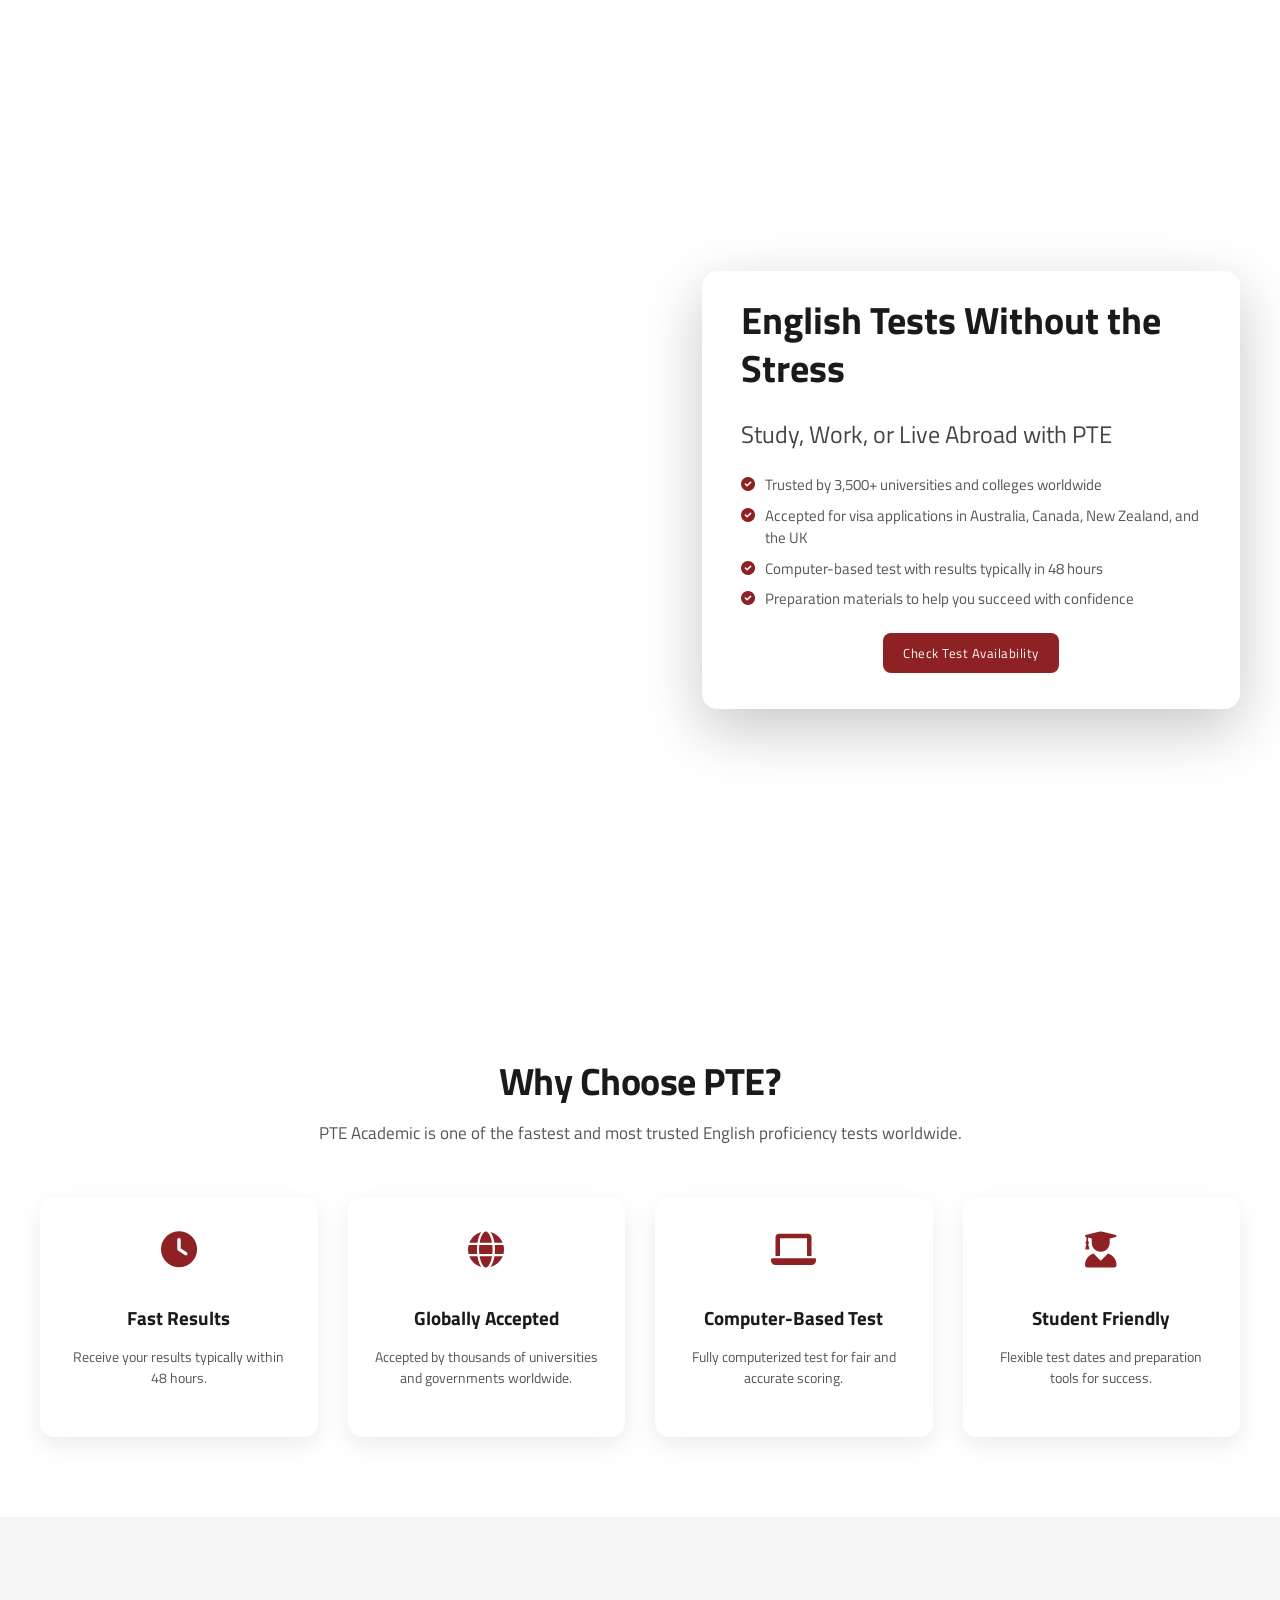
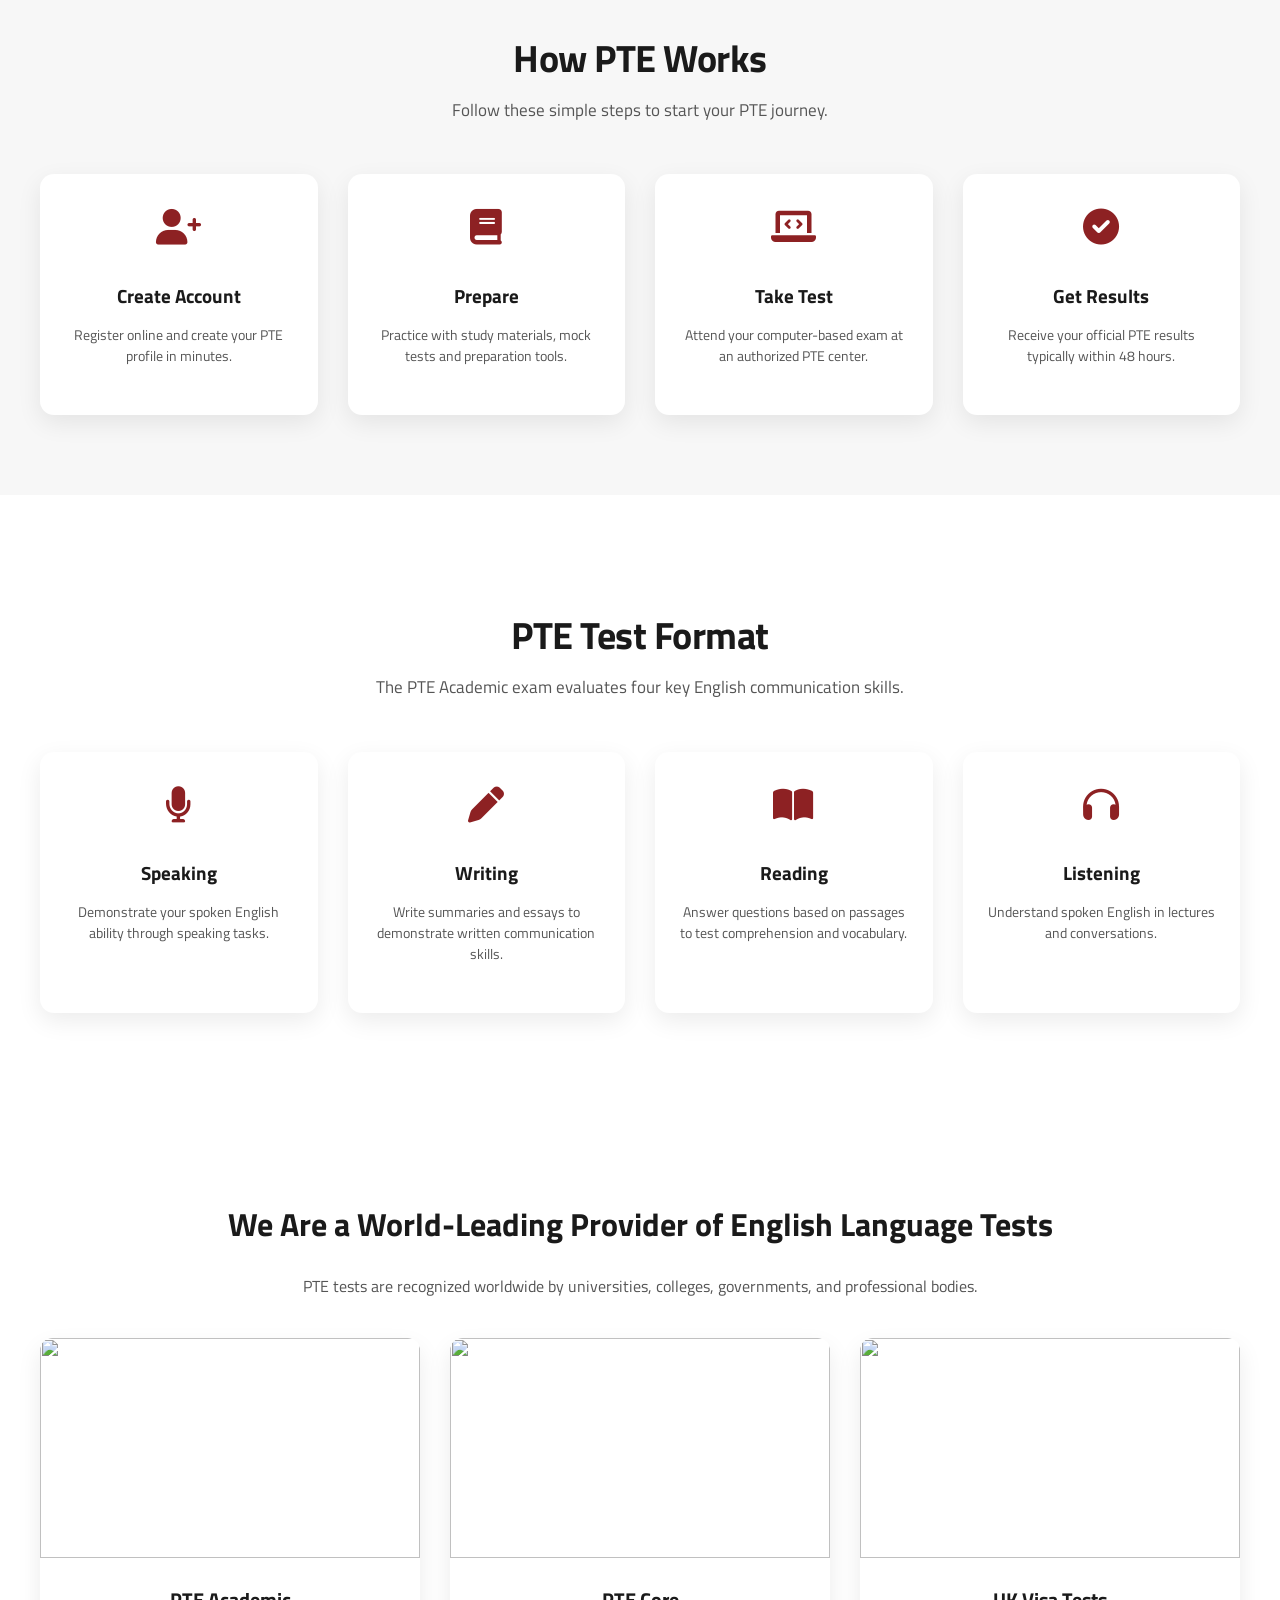
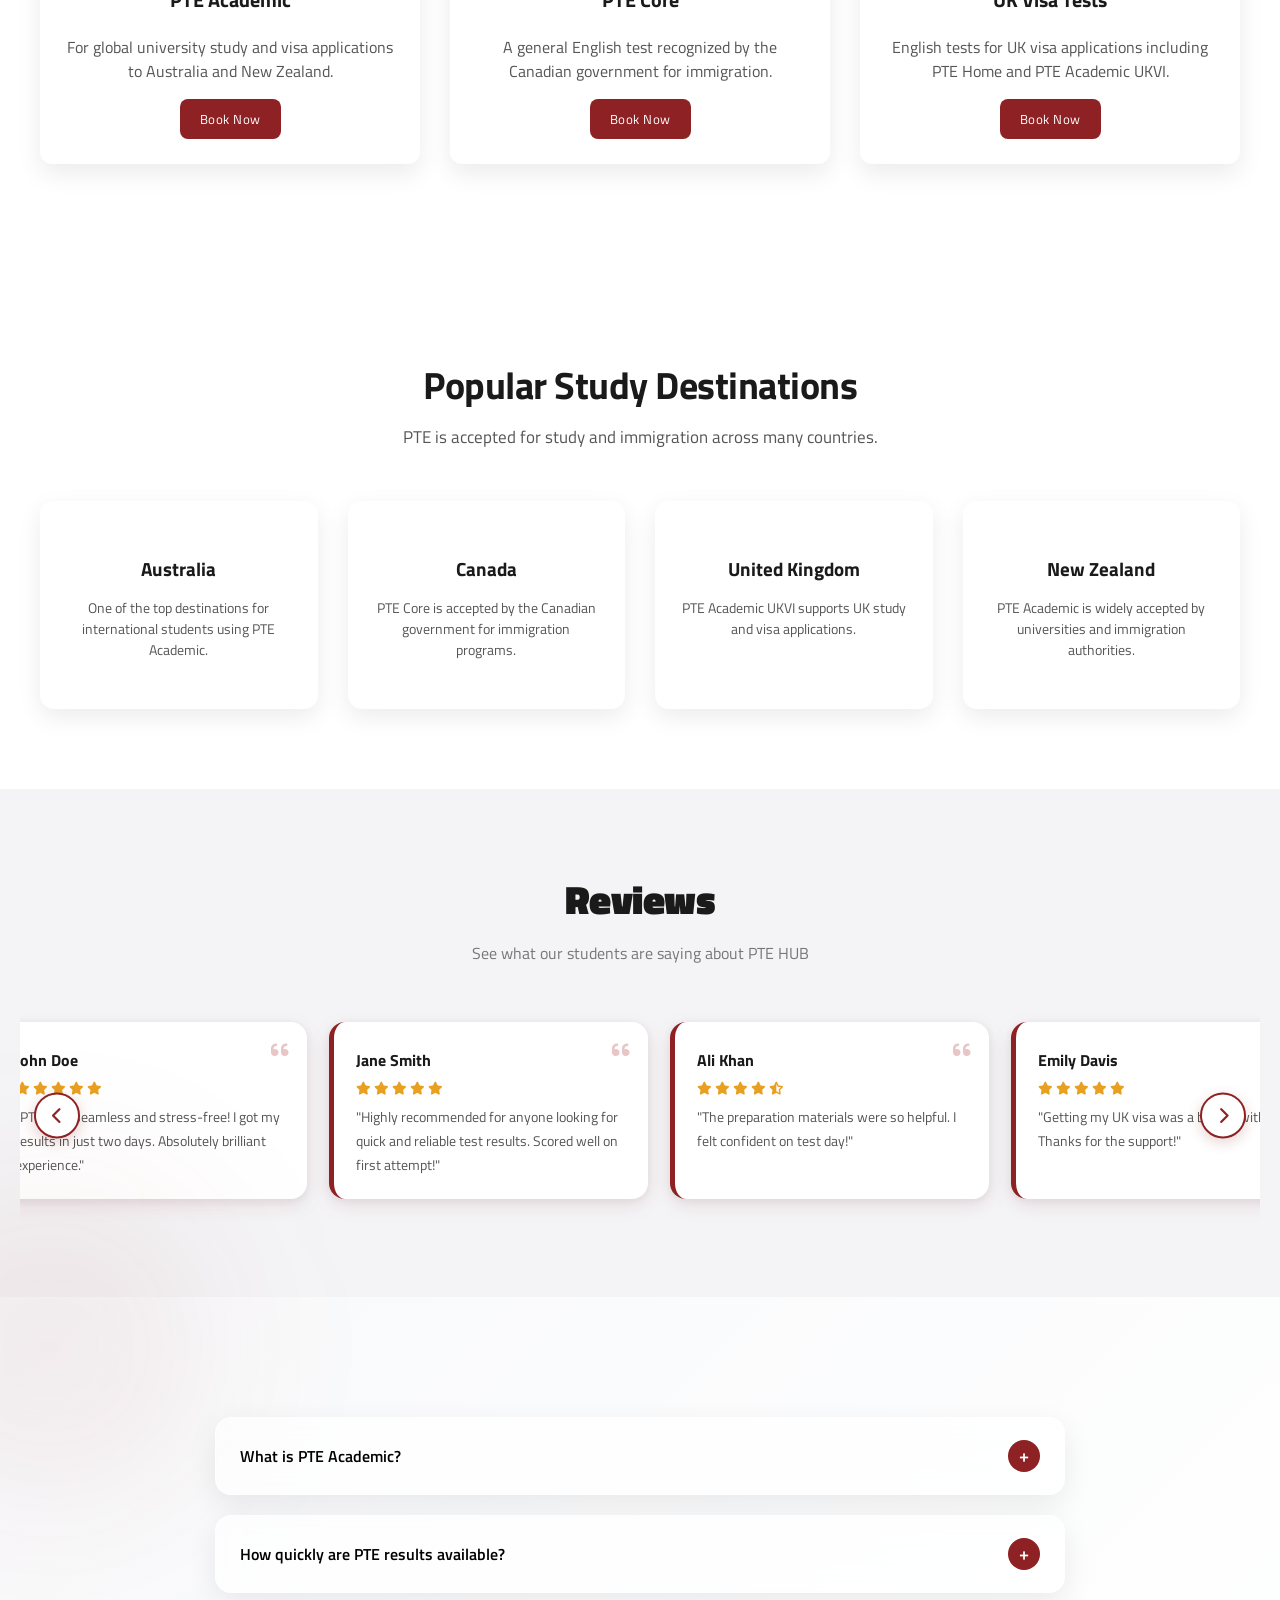
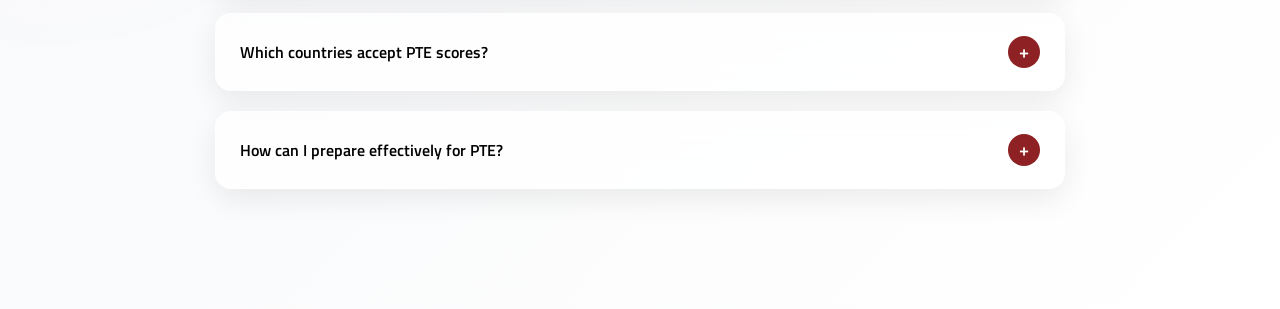
==== index.html @ c12b1472 "Merge branch 'main' into main" ====
<!DOCTYPE html>
<html lang="en">

<head>
    <meta charset="UTF-8">
    <meta name="viewport" content="width=device-width, initial-scale=1.0">
    <title>PTE HUB</title>

    <!-- Google Fonts -->
    <link rel="preconnect" href="https://fonts.googleapis.com">
    <link rel="preconnect" href="https://fonts.gstatic.com" crossorigin>
    <link href="https://fonts.googleapis.com/css2?family=Titillium+Web:ital,wght@0,200;0,300;0,400;0,600;0,700;0,900;1,200;1,300;1,400;1,600;1,700&display=swap" rel="stylesheet">

    <link rel="stylesheet" href="styles/css/style.css">
    <link rel="stylesheet" href="styles/css/navbar.css">
    <link rel="stylesheet" href="styles/css/footer.css">
    <link rel="stylesheet" href="styles/css/auth-popup.css">
    <link rel="preload" href="components/navbar.html" as="fetch" crossorigin="anonymous">

    <link href="https://cdnjs.cloudflare.com/ajax/libs/font-awesome/6.0.0-beta3/css/all.min.css" rel="stylesheet">
</head>

<body>

    <!-- Navbar -->
    <header id="header">
        <div id="navbar-placeholder"></div>
    </header>

    <main>

        <!-- Hero Section -->
        <section id="point">
            <div class="hero-wrapper">
                <div class="hero-image"></div>

                <div class="hero-text">
                    <h2>English Tests Without the Stress</h2>
                    <h3>Study, Work, or Live Abroad with PTE</h3>

                    <ul class="hero-points">
                        <li><i class="fas fa-check-circle"></i> Trusted by 3,500+ universities and colleges worldwide</li>
                        <li><i class="fas fa-check-circle"></i> Accepted for visa applications in Australia, Canada, New Zealand, and the UK</li>
                        <li><i class="fas fa-check-circle"></i> Computer-based test with results typically in 48 hours</li>
                        <li><i class="fas fa-check-circle"></i> Preparation materials to help you succeed with confidence</li>
                    </ul>

                    <div class="hero-actions">
                        <button id="address">Check Test Availability</button>
                    </div>
                </div>
            </div>
        </section>

        <!-- Why Choose PTE -->
        <section id="about-section" class="features-section reveal">

            <div class="features-heading">
                <h2>Why Choose PTE?</h2>
                <p>PTE Academic is one of the fastest and most trusted English proficiency tests worldwide.</p>
            </div>

            <div class="features-container">

                <div class="feature-box">
                    <i class="fas fa-clock"></i>
                    <h3>Fast Results</h3>
                    <p>Receive your results typically within 48 hours.</p>
                </div>

                <div class="feature-box">
                    <i class="fas fa-globe"></i>
                    <h3>Globally Accepted</h3>
                    <p>Accepted by thousands of universities and governments worldwide.</p>
                </div>

                <div class="feature-box">
                    <i class="fas fa-laptop"></i>
                    <h3>Computer-Based Test</h3>
                    <p>Fully computerized test for fair and accurate scoring.</p>
                </div>

                <div class="feature-box">
                    <i class="fas fa-user-graduate"></i>
                    <h3>Student Friendly</h3>
                    <p>Flexible test dates and preparation tools for success.</p>
                </div>

            </div>

        </section>

        <!-- How PTE Works -->
        <section id="pte-section" class="features-section reveal">

            <div class="features-heading">
                <h2>How PTE Works</h2>
                <p>Follow these simple steps to start your PTE journey.</p>
            </div>

            <div class="features-container">

                <div class="feature-box">
                    <i class="fas fa-user-plus"></i>
                    <h3>Create Account</h3>
                    <p>Register online and create your PTE profile in minutes.</p>
                </div>

                <div class="feature-box">
                    <i class="fas fa-book"></i>
                    <h3>Prepare</h3>
                    <p>Practice with study materials, mock tests and preparation tools.</p>
                </div>

                <div class="feature-box">
                    <i class="fas fa-laptop-code"></i>
                    <h3>Take Test</h3>
                    <p>Attend your computer-based exam at an authorized PTE center.</p>
                </div>

                <div class="feature-box">
                    <i class="fas fa-check-circle"></i>
                    <h3>Get Results</h3>
                    <p>Receive your official PTE results typically within 48 hours.</p>
                </div>

            </div>

        </section>

        <!-- PTE Test Format -->
        <section id="prep-section" class="features-section reveal">

            <div class="features-heading">
                <h2>PTE Test Format</h2>
                <p>The PTE Academic exam evaluates four key English communication skills.</p>
            </div>

            <div class="features-container">

                <div class="feature-box">
                    <i class="fas fa-microphone"></i>
                    <h3>Speaking</h3>
                    <p>Demonstrate your spoken English ability through speaking tasks.</p>
                </div>

                <div class="feature-box">
                    <i class="fas fa-pen"></i>
                    <h3>Writing</h3>
                    <p>Write summaries and essays to demonstrate written communication skills.</p>
                </div>

                <div class="feature-box">
                    <i class="fas fa-book-open"></i>
                    <h3>Reading</h3>
                    <p>Answer questions based on passages to test comprehension and vocabulary.</p>
                </div>

                <div class="feature-box">
                    <i class="fas fa-headphones"></i>
                    <h3>Listening</h3>
                    <p>Understand spoken English in lectures and conversations.</p>
                </div>

            </div>

        </section>

        <!-- Test Types -->
        <section id="page2">

            <div id="alpha">
                <h2>We Are a World-Leading Provider of English Language Tests</h2>
                <p>PTE tests are recognized worldwide by universities, colleges, governments, and professional bodies.</p>
            </div>

            <div id="container">

                <div class="cards">
                    <img src="assets/images/Australia_university_800px_x_451px__1_.jpg" alt="">
                    <h3>PTE Academic</h3>
                    <p>For global university study and visa applications to Australia and New Zealand.</p>
                    <button id="address1">Book Now</button>
                </div>

                <div class="cards">
                    <img src="assets/images/London-_UK-800_x_451px__1_.jpg" alt="">
                    <h3>PTE Core</h3>
                    <p>A general English test recognized by the Canadian government for immigration.</p>
                    <button id="address1">Book Now</button>
                </div>

                <div class="cards">
                    <img src="assets/images/AdobeStock_171916302-Canada__1_.jpg" alt="">
                    <h3>UK Visa Tests</h3>
                    <p>English tests for UK visa applications including PTE Home and PTE Academic UKVI.</p>
                    <button id="address1">Book Now</button>
                </div>

            </div>

        </section>

        <!-- Popular Study Destinations -->
        <section id="dest-section" class="features-section reveal">

            <div class="features-heading">
                <h2>Popular Study Destinations</h2>
                <p>PTE is accepted for study and immigration across many countries.</p>
            </div>

            <div class="features-container">

                <div class="feature-box">
                    <h3>Australia</h3>
                    <p>One of the top destinations for international students using PTE Academic.</p>
                </div>

                <div class="feature-box">
                    <h3>Canada</h3>
                    <p>PTE Core is accepted by the Canadian government for immigration programs.</p>
                </div>

                <div class="feature-box">
                    <h3>United Kingdom</h3>
                    <p>PTE Academic UKVI supports UK study and visa applications.</p>
                </div>

                <div class="feature-box">
                    <h3>New Zealand</h3>
                    <p>PTE Academic is widely accepted by universities and immigration authorities.</p>
                </div>

            </div>

        </section>

        <!-- Reviews -->
        <section id="contact">

            <div class="reviews-head">
                <h2>Reviews</h2>
                <p>See what our students are saying about PTE HUB</p>
            </div>

            <div class="reviews-scroll-wrapper">

                <button class="rev-arrow rev-prev" id="revPrev" aria-label="Scroll left">
                    <i class="fas fa-chevron-left"></i>
                </button>

                <div id="reviews">

                    <div class="review">
                        <div class="review-quote"><i class="fas fa-quote-left"></i></div>
                        <h3>John Doe</h3>
                        <div class="review-stars">
                            <i class="fas fa-star"></i><i class="fas fa-star"></i><i class="fas fa-star"></i><i class="fas fa-star"></i><i class="fas fa-star"></i>
                        </div>
                        <p>"PTE was seamless and stress-free! I got my results in just two days. Absolutely brilliant experience."</p>
                    </div>

                    <div class="review">
                        <div class="review-quote"><i class="fas fa-quote-left"></i></div>
                        <h3>Jane Smith</h3>
                        <div class="review-stars">
                            <i class="fas fa-star"></i><i class="fas fa-star"></i><i class="fas fa-star"></i><i class="fas fa-star"></i><i class="fas fa-star"></i>
                        </div>
                        <p>"Highly recommended for anyone looking for quick and reliable test results. Scored well on first attempt!"</p>
                    </div>

                    <div class="review">
                        <div class="review-quote"><i class="fas fa-quote-left"></i></div>
                        <h3>Ali Khan</h3>
                        <div class="review-stars">
                            <i class="fas fa-star"></i><i class="fas fa-star"></i><i class="fas fa-star"></i><i class="fas fa-star"></i><i class="fas fa-star-half-alt"></i>
                        </div>
                        <p>"The preparation materials were so helpful. I felt confident on test day!"</p>
                    </div>

                    <div class="review">
                        <div class="review-quote"><i class="fas fa-quote-left"></i></div>
                        <h3>Emily Davis</h3>
                        <div class="review-stars">
                            <i class="fas fa-star"></i><i class="fas fa-star"></i><i class="fas fa-star"></i><i class="fas fa-star"></i><i class="fas fa-star"></i>
                        </div>
                        <p>"Getting my UK visa was a breeze with PTE. Thanks for the support!"</p>
                    </div>

                    <div class="review">
                        <div class="review-quote"><i class="fas fa-quote-left"></i></div>
                        <h3>Rajesh Kumar</h3>
                        <div class="review-stars">
                            <i class="fas fa-star"></i><i class="fas fa-star"></i><i class="fas fa-star"></i><i class="fas fa-star"></i><i class="fas fa-star"></i>
                        </div>
                        <p>"Great experience! The test environment was very comfortable and results came fast."</p>
                    </div>

                    <div class="review">
                        <div class="review-quote"><i class="fas fa-quote-left"></i></div>
                        <h3>Priya Mehta</h3>
                        <div class="review-stars">
                            <i class="fas fa-star"></i><i class="fas fa-star"></i><i class="fas fa-star"></i><i class="fas fa-star"></i><i class="fas fa-star"></i>
                        </div>
                        <p>"PTE HUB's mock tests made all the difference. Scored 79+ across all sections on my first try!"</p>
                    </div>

                </div>

                <button class="rev-arrow rev-next" id="revNext" aria-label="Scroll right">
                    <i class="fas fa-chevron-right"></i>
                </button>

            </div>

        </section>


        <!-- ===== FAQ PREVIEW SECTION ===== -->
        <section id="faq-section" class="faq-section">
            <div class="faq-list">

                <div class="faq-item">
                    <button class="faq-question">
                        What is PTE Academic?
                        <span>+</span>
                    </button>
                    <div class="faq-answer">
                        <p>PTE Academic is a fully computer-based English proficiency test designed to assess real-life communication skills using AI scoring.</p>
                    </div>
                </div>
            
                <div class="faq-item">
                    <button class="faq-question">
                        How quickly are PTE results available?
                        <span>+</span>
                    </button>
                    <div class="faq-answer">
                        <p>PTE results are typically available within 48 hours, making it one of the fastest English proficiency tests.</p>
                    </div>
                </div>
            
                <div class="faq-item">
                    <button class="faq-question">
                        Which countries accept PTE scores?
                        <span>+</span>
                    </button>
                    <div class="faq-answer">
                        <p>PTE is accepted by thousands of institutions and governments in Australia, Canada, the UK, New Zealand, and more.</p>
                    </div>
                </div>
            
                <div class="faq-item">
                    <button class="faq-question">
                        How can I prepare effectively for PTE?
                        <span>+</span>
                    </button>
                    <div class="faq-answer">
                        <p>You can prepare using mock tests, AI-based scoring tools, and structured learning resources available on PTE HUB.</p>
                    </div>
                </div>
            
            </div>
        </section>

    </main>

    <div id="footer-placeholder"></div>
    <div id="auth-popup-placeholder"></div>

    <script src="scripts/js/navbar.js"></script>
    <script src="scripts/js/footer.js"></script>
    <script src="scripts/js/script.js"></script>
    <script src="scripts/js/auth-popup.js"></script>

    <!-- Scroll To Top Button -->
    <button id="scrollTopBtn" title="Back to top">
        <i class="fas fa-arrow-up"></i>
    </button>

</body>
</html>
---- styles/css/style.css ----
/* Global Styles */
body {
    margin: 0;
    font-family: 'Titillium Web', sans-serif;
    background: white;
    color: #1a1a1a;
    overflow-x: hidden;
}

button {
    font-family: 'Titillium Web', sans-serif;
}

/* Header */
#header {
    position: absolute; /* overlay on hero */
    top: 0;
    left: 0;
    width: 100%;

    display: flex;
    align-items: center;
    justify-content: space-between;

    padding: 15px 40px;

    z-index: 999;

    background: transparent; /* IMPORTANT */
}

#header img {
    height: 50px;
    width: auto;
}

#navbar-container {
    display:flex;
    align-items:center;
    justify-content:space-between;
    width:100%;
    position:relative;
}

#navbar {
    display:flex;
    flex-direction:row;
    align-items:center;
    justify-content:center;
    gap:20px;
}

#navbar li {
    list-style: none;
    padding: 0 20px;
    position: relative;
}

#navbar li a {
    font-size: 16px;
    font-weight: 600;
    text-decoration: none;
    color: #1a1a1a;
    transition: 0.3s ease;
    border-bottom: 2px solid transparent;
    padding-bottom: 8px;
}

#navbar li a:hover,
#navbar li a.active {
    color: #8d2123;
}

#mobile {
    display: none;
}

#address, #address1{
    display: block;
    margin: 20px auto 0 auto; /* Centers the button horizontally */
    background: #8d2123;
    color: white;
    padding: 10px 20px;
    border: none;
    border-radius: 8px;
    cursor: pointer;
}

#address:hover, #address1:hover{
    background:#6a181b;
    transform:translateY(-2px);
    box-shadow:0 8px 20px rgba(0,0,0,0.3);
}

#address:hover, #address1:hover {
    background-color: #6a181b;
}

/* Hamburger Icon */
.hamburger {
    display: none;
    cursor: pointer;
}

.hamburger i {
    font-size: 30px;
}

/* Hero Section */
#point{
    background-image:url('../../assets/images/hero.jpg');
    background-size:cover;
    background-position:center;

    min-height:calc(100vh - 80px); /* adjust based on navbar height */

    display:flex;
    align-items:center;
    justify-content:center;

    padding:80px 40px 40px 40px;
}

.hero-wrapper{
    display:flex;
    align-items:center;
    justify-content:flex-end;
    max-width:1200px;
    width:100%;
}

.hero-image{
    flex:1;
}

.hero-text{
    max-width:460px;
    background:rgba(255,255,255,0.85);
    backdrop-filter:blur(14px);
    padding:25px 38px 35px 38px;
    border-radius:16px;
    box-shadow:0 20px 60px rgba(0,0,0,0.22);
    border:1px solid rgba(255,255,255,0.35);
}

.hero-text h2{
    font-size:38px;
    font-weight:700;
    line-height:1.25;
    margin-top:0;
    margin-bottom:12px;
    color:#1a1a1a;
}

.hero-text h3{
    font-size:24px;
    font-weight:500;
    margin-bottom:22px;
    color:#444;
}

.hero-text p{
    margin:8px 0;
    font-size:15px;
    line-height:1.6;
    color:#555;
}

.hero-text button{
    margin-top:22px;
}

.hero-points{
    list-style:none;
    padding:0;
    margin:18px 0 22px 0;
}

.hero-points li{
    display:flex;
    align-items:flex-start;
    gap:10px;
    font-size:15px;
    color:#555;
    margin-bottom:8px;
    line-height:1.5;
}

.hero-points i{
    color:#8d2123;
    margin-top:3px;
    font-size:14px;
}

.hero-actions{
    margin-top:10px;
}

section.reveal{
    padding:80px 20px;
    text-align:center;
}

section.reveal:nth-of-type(even){
    background:#ffffff;
}

section.reveal:nth-of-type(odd){
    background:#f7f7f7;
}

.features-heading h2{
    font-size:32px;
    margin-bottom:10px;
}

.features-heading p{
    color:#555;
    margin-bottom:40px;
}

#page2{
    background:#ffffff;
    padding:80px 20px;
}

#alpha{
    text-align:center;
    margin-bottom:40px;
}

#alpha h2{
    font-size:32px;
    color:#1a1a1a;
}

#alpha p{
    color:#555;
}

/* Cards Section */
#container{
    max-width:1200px;
    margin:auto;
    display:grid;
    grid-template-columns:repeat(auto-fit,minmax(300px,1fr));
    gap:30px;
}

#container .cards::after{
    content:"";
    position:absolute;
    inset:0;
    background:linear-gradient(120deg, transparent, rgba(255,255,255,0.3), transparent);
    opacity:0;
    transition:0.4s;
}

#container .cards:hover::after{
    opacity:1;
}

#container .cards{
    width:100%;
    background:#ffffff;

    border-radius:12px;
    overflow:hidden;
    position:relative;

    box-shadow:0 10px 25px rgba(0,0,0,0.08);

    transition:all 0.4s ease;

    text-align:center;
    padding-bottom:25px;
}

#container .cards::after{
    content:"";
    position:absolute;
    inset:0;
    background:linear-gradient(120deg, transparent, rgba(255,255,255,0.3), transparent);
    opacity:0;
    transition:0.4s;
}

#container .cards:hover::after{
    opacity:1;
}

#address, #address1{
    letter-spacing:0.5px;
}

#container .cards:hover{
    transform:translateY(-10px);
    box-shadow:0 20px 40px rgba(0,0,0,0.15);
}

#container .cards img{
    width:100%;
    height:220px;

    object-fit:cover;

    border-top-left-radius:12px;
    border-top-right-radius:12px;

    transition:transform 0.4s ease;
}

#container .cards:hover img{
    transform:scale(1.08);
}

#container .cards h3{
    margin-top:20px;
    font-size:20px;
    color:#1a1a1a;
}

#container .cards p{
    padding:0 20px;
    color:#555;
    line-height:1.5;
}

#container .cards button{
    margin-top:15px;
}

/* ===== REVIEWS SECTION ===== */

#contact {
    background: #f4f4f6;
    padding: 80px 20px 70px;
    text-align: center;
    position: relative;
}

/* Centered heading block */
.reviews-head {
    margin-bottom: 48px;
    text-align: center;
}

.reviews-head h2 {
    font-size: clamp(28px, 3.5vw, 40px);
    font-weight: 800;
    color: #1a1a1a;
    margin: 0 0 10px;
    letter-spacing: -0.5px;
}

.reviews-head p {
    font-size: 16px;
    color: #777;
    margin: 0 auto;
    max-width: 480px;
    line-height: 1.65;
    text-align: center;
}

/* Scroll wrapper — just a relative container */
.reviews-scroll-wrapper {
    position: relative;
}

/* ←  →  Extreme-edge arrow buttons */
.rev-arrow {
    position: absolute;
    top: 50%;
    transform: translateY(-60%);
    width: 46px;
    height: 46px;
    border-radius: 50%;
    border: 2px solid #8d2123;
    background: #fff;
    color: #8d2123;
    font-size: 17px;
    cursor: pointer;
    display: flex;
    align-items: center;
    justify-content: center;
    box-shadow: 0 4px 14px rgba(141,33,35,0.20);
    transition: background 0.22s ease, color 0.22s ease,
                transform 0.2s ease, box-shadow 0.22s ease;
    z-index: 10;
}

.rev-prev { left: 14px; }
.rev-next { right: 14px; }

.rev-arrow:hover {
    background: #8d2123;
    color: #fff;
    transform: translateY(-60%) scale(1.12);
    box-shadow: 0 8px 24px rgba(141,33,35,0.38);
}

.rev-arrow:active {
    transform: translateY(-60%) scale(0.95);
}

/* Scroll row — padded so cards don't hide behind buttons */
#reviews {
    display: flex;
    gap: 22px;
    overflow-x: auto;
    scroll-behavior: smooth;
    padding: 8px 60px 28px;
    -ms-overflow-style: none;
    scrollbar-width: none;
    align-items: stretch;
}

#reviews::-webkit-scrollbar { display: none; }

/* ---- Card ---- */
.review {
    flex: 0 0 270px;
    background: #ffffff;
    border-radius: 16px;
    border-left: 5px solid #8d2123;
    padding: 26px 22px 22px;
    text-align: left;
    position: relative;
    /* always visible warm shadow + red glow */
    box-shadow:
        0 6px 20px rgba(141, 33, 35, 0.10),
        0 2px 8px rgba(0,0,0,0.06);
    transition: transform 0.3s ease, box-shadow 0.3s ease;
    cursor: default;
    display: flex;
    flex-direction: column;
    gap: 10px;
}

.review:hover {
    transform: translateY(-6px);
    box-shadow:
        0 20px 44px rgba(141, 33, 35, 0.18),
        0 6px 16px rgba(0,0,0,0.08);
}

/* Quote icon top-right */
.review-quote {
    position: absolute;
    top: 18px;
    right: 18px;
    font-size: 20px;
    color: #e8c5c6;
    line-height: 1;
}

/* Name */
.review h3 {
    font-size: 16px;
    font-weight: 700;
    color: #1a1a1a;
    margin: 0;
}

/* Stars */
.review-stars {
    display: flex;
    gap: 3px;
}

.review-stars i {
    font-size: 13px;
    color: #e8a020;
}

/* Review text */
.review p {
    font-size: 14px;
    color: #555;
    line-height: 1.7;
    margin: 0;
    flex: 1;
}



/* Footer */
footer {
    display: flex;
    flex-wrap: wrap;
    justify-content: space-between;
    padding: 20px;
    background-color: #f5f5f5;
}

footer .col {
    flex: 1;
    margin-bottom: 20px;
}

footer .col h4 {
    font-size: 14px;
    padding-bottom: 20px;
}

footer a {
    font-size: 13px;
    color: #222;
    text-decoration: none;
    margin: 10px 0;
}

footer .follow {
    margin-top: 20px;
}

footer .follow i {
    color: #465b52;
    padding-right: 4px;
    cursor: pointer;
}

footer .follow i:hover,
footer a:hover {
    color: #088178;
}

/* Responsive Adjustments */
@media (max-width: 768px) {
    #navbar {
        display:none;
        flex-direction:column;
        gap:10px;
        width:100%;
        text-align:center;
        background:#E3E6F3;
        padding:15px 0;
    }

    #navbar.active{
        display:flex;
    }

    #mobile {
        display: block;
    }

    #navbar-container {
        width: 100%;
        flex-direction: column;
        align-items: center;
    }

    #address, #address1 {
        width: 100%;
        margin: 10px 0;
    }

    #container {
        grid-template-columns: 1fr;
    }

    #container .cards {
        width: 100%;
    }

    #box1 {
        width: 90%;
        margin: 20px auto;
    }

    #point {
        height: auto;
        padding: 20px;
    }

    #box1 h2, #box1 h3, #box1 h5 {
        font-size: 1em;
    }

    /* Hamburger visibility */
    .hamburger {
        display: block;
    }
}

@media (max-width: 480px) {
    #header {
        flex-direction: column;
        text-align: center;
    }

    #navbar li {
        padding: 5px 0;
    }

    #navbar {
        padding: 10px;
    }

    #address, #address1 {
        padding: 8px 15px;
    }
}

@media (max-width:768px){

    #point{
        padding:80px 20px 30px 20px;
        min-height:auto;
    }

    .hero-wrapper{
        flex-direction:column;
        justify-content:center;
        align-items:center;
        text-align:center;
    }

    .hero-text{
        max-width:100%;
        padding:20px;
    }

    .hero-text h2{
        font-size:26px;
    }

    .hero-text h3{
        font-size:18px;
    }

}

/* LOGIN REQUIRED POPUP */

.auth-popup-overlay{

    position:fixed;
    top:0;
    left:0;
    width:100%;
    height:100%;

    background:rgba(0,0,0,0.45);

    display:flex;
    align-items:center;
    justify-content:center;

    z-index:2000;
}

.auth-popup{

    background:white;
    padding:35px 40px;

    border-radius:16px;

    width:320px;

    text-align:center;

    box-shadow:0 15px 40px rgba(0,0,0,0.2);
}

.auth-popup h3{
    margin-bottom:10px;
}

.auth-popup p{
    font-size:14px;
    color:#666;
    margin-bottom:20px;
}

.auth-popup-actions{
    display:flex;
    gap:10px;
    justify-content:center;
}

.popup-login-btn{

    background:#2f855a;
    color:white;

    padding:10px 18px;

    border-radius:8px;

    text-decoration:none;
}

.popup-close-btn{

    padding:10px 18px;

    border:none;

    background:#ddd;

    border-radius:8px;

    cursor:pointer;
}

/* SCROLL TO TOP BUTTON */

#scrollTopBtn{
  position:fixed;

  bottom:30px;
  right:30px;

  width:44px;
  height:44px;

  border:none;
  border-radius:50%;

  background:#8d2123;
  color:white;

  font-size:18px;

  display:none; /* hidden initially */

  align-items:center;
  justify-content:center;

  cursor:pointer;

  box-shadow:0 6px 18px rgba(0,0,0,0.25);

  transition:all 0.25s ease;

  z-index:9999;
}

#scrollTopBtn.show{
  display:flex;
}

#scrollTopBtn:hover{
  background:#6f181a;
  transform:translateY(-3px);
}

/* ===== MODERN SECTION LAYOUT ===== */

.features-heading h2{
    font-size:38px;
    font-weight:700;
    letter-spacing:-0.5px;
    margin-bottom: 10px;
    color:#1a1a1a;
}

.features-heading p{
    font-size:17px;
    line-height:1.6;
    max-width:700px;
    margin:0 auto 50px auto;
    color:#555;
}

/* grid layout instead of flex */

.features-container{
    max-width:1200px;
    margin:auto;
    display:grid;
    grid-template-columns:repeat(auto-fit,minmax(220px,1fr));
    gap:30px;
}

/* modern cards */

.feature-box{
    background:white;
    padding:35px 25px;

    border-radius:14px;
    text-align:center;

    box-shadow:0 8px 25px rgba(0,0,0,0.08);

    position:relative;
    overflow:hidden;

    opacity:0;
    transform:translateY(40px);

    transition:all 0.6s ease;
}

.feature-box::before{
    content:"";
    position:absolute;
    top:0;
    left:-100%;
    width:100%;
    height:100%;
    background:linear-gradient(120deg, transparent, rgba(255,255,255,0.6), transparent);
    transition:0.6s;
}

.feature-box:hover::before{
    left:100%;
}

.feature-box:hover{
    transform:translateY(-8px);
    box-shadow:0 18px 45px rgba(0,0,0,0.15);
}

.feature-box i{
    font-size:36px;
    color:#8d2123;
    margin-bottom:18px;
}

.feature-box h3{
    margin-bottom:12px;
}

.feature-box p{
    font-size:14px;
    color:#555;
    line-height:1.5;
}

/* ===== SCROLL ANIMATION ===== */

.reveal{
    opacity:0;
    transform:translateY(40px);
    transition:all 0.8s ease;
}

.reveal.active{
    opacity:1;
    transform:translateY(0);
}

.reveal.active .feature-box{
    opacity:1;
    transform:translateY(0);
}

.reveal.active .feature-box:nth-child(1){ transition-delay:0.1s; }
.reveal.active .feature-box:nth-child(2){ transition-delay:0.2s; }
.reveal.active .feature-box:nth-child(3){ transition-delay:0.3s; }
.reveal.active .feature-box:nth-child(4){ transition-delay:0.4s; }


/* smooth page scrolling */

html{
    scroll-behavior:smooth;
}

/* SCROLLBAR (modern thin) */

::-webkit-scrollbar{
    width:6px;   /* vertical */
    height:6px;  /* horizontal */
}

::-webkit-scrollbar-track{
    background:transparent;
}

::-webkit-scrollbar-thumb{
    background:#8d2123;
    border-radius:10px;
}

::-webkit-scrollbar-thumb:hover{
    background:#6a181b;
}

#address, #address1{
    position:relative;
    overflow:hidden;
}

#address::after, #address1::after{
    content:"";
    position:absolute;
    top:0;
    left:-100%;
    width:100%;
    height:100%;
    background:rgba(255,255,255,0.2);
    transition:0.4s;
}

#address:hover::after, #address1:hover::after{
    left:100%;
}

.hero-text{
    animation:fadeUp 1s ease;
}

@keyframes fadeUp{
    from{
        opacity:0;
        transform:translateY(30px);
    }
    to{
        opacity:1;
        transform:translateY(0);
    }
}

/* SCROLL OFFSET FIX (for sticky navbar) */

section{
    scroll-margin-top: 90px;
}

/* ===== ULTRA PREMIUM FAQ ===== */

.faq-section{
    padding:120px 20px;
    background:linear-gradient(135deg,#f8f9fb,#ffffff);
    position:relative;
}

/* soft glow */
.faq-section::before{
    content:"";
    position:absolute;
    top:-100px;
    left:-100px;
    width:300px;
    height:300px;
    background:rgba(141,33,35,0.08);
    border-radius:50%;
    filter:blur(90px);
}

/* list */
.faq-list{
    max-width:850px;
    margin:auto;
    display:flex;
    flex-direction:column;
    gap:20px;
}

/* item */
.faq-item{
    border-radius:16px;
    overflow:hidden;
    background:rgba(255,255,255,0.7);
    backdrop-filter:blur(12px);

    border:1px solid rgba(255,255,255,0.4);

    box-shadow:0 10px 30px rgba(0,0,0,0.08);
    transition:all 0.3s ease;
}

.faq-item:hover{
    transform:translateY(-4px) scale(1.01);
    box-shadow:0 20px 50px rgba(0,0,0,0.15);
}

/* question */
.faq-question{
    width:100%;
    padding:22px 24px;
    border:none;
    background:transparent;

    font-size:16px;
    font-weight:600;

    display:flex;
    justify-content:space-between;
    align-items:center;

    cursor:pointer;
}

/* icon */
.faq-question span{
    width:32px;
    height:32px;

    display:flex;
    align-items:center;
    justify-content:center;

    background:#8d2123;
    color:white;

    border-radius:50%;
    font-size:18px;

    transition:0.3s;
}

/* answer */
.faq-answer{
    max-height:0;
    overflow:hidden;

    transition:max-height 0.4s ease;

    padding:0 24px;
}

.faq-answer p{
    padding:15px 0 20px;
    color:#555;
    line-height:1.6;
}

/* active */
.faq-item.active .faq-answer{
    max-height:300px;
}

.faq-item.active .faq-question span{
    transform:rotate(45deg);
    background:#6f1a1c;
}
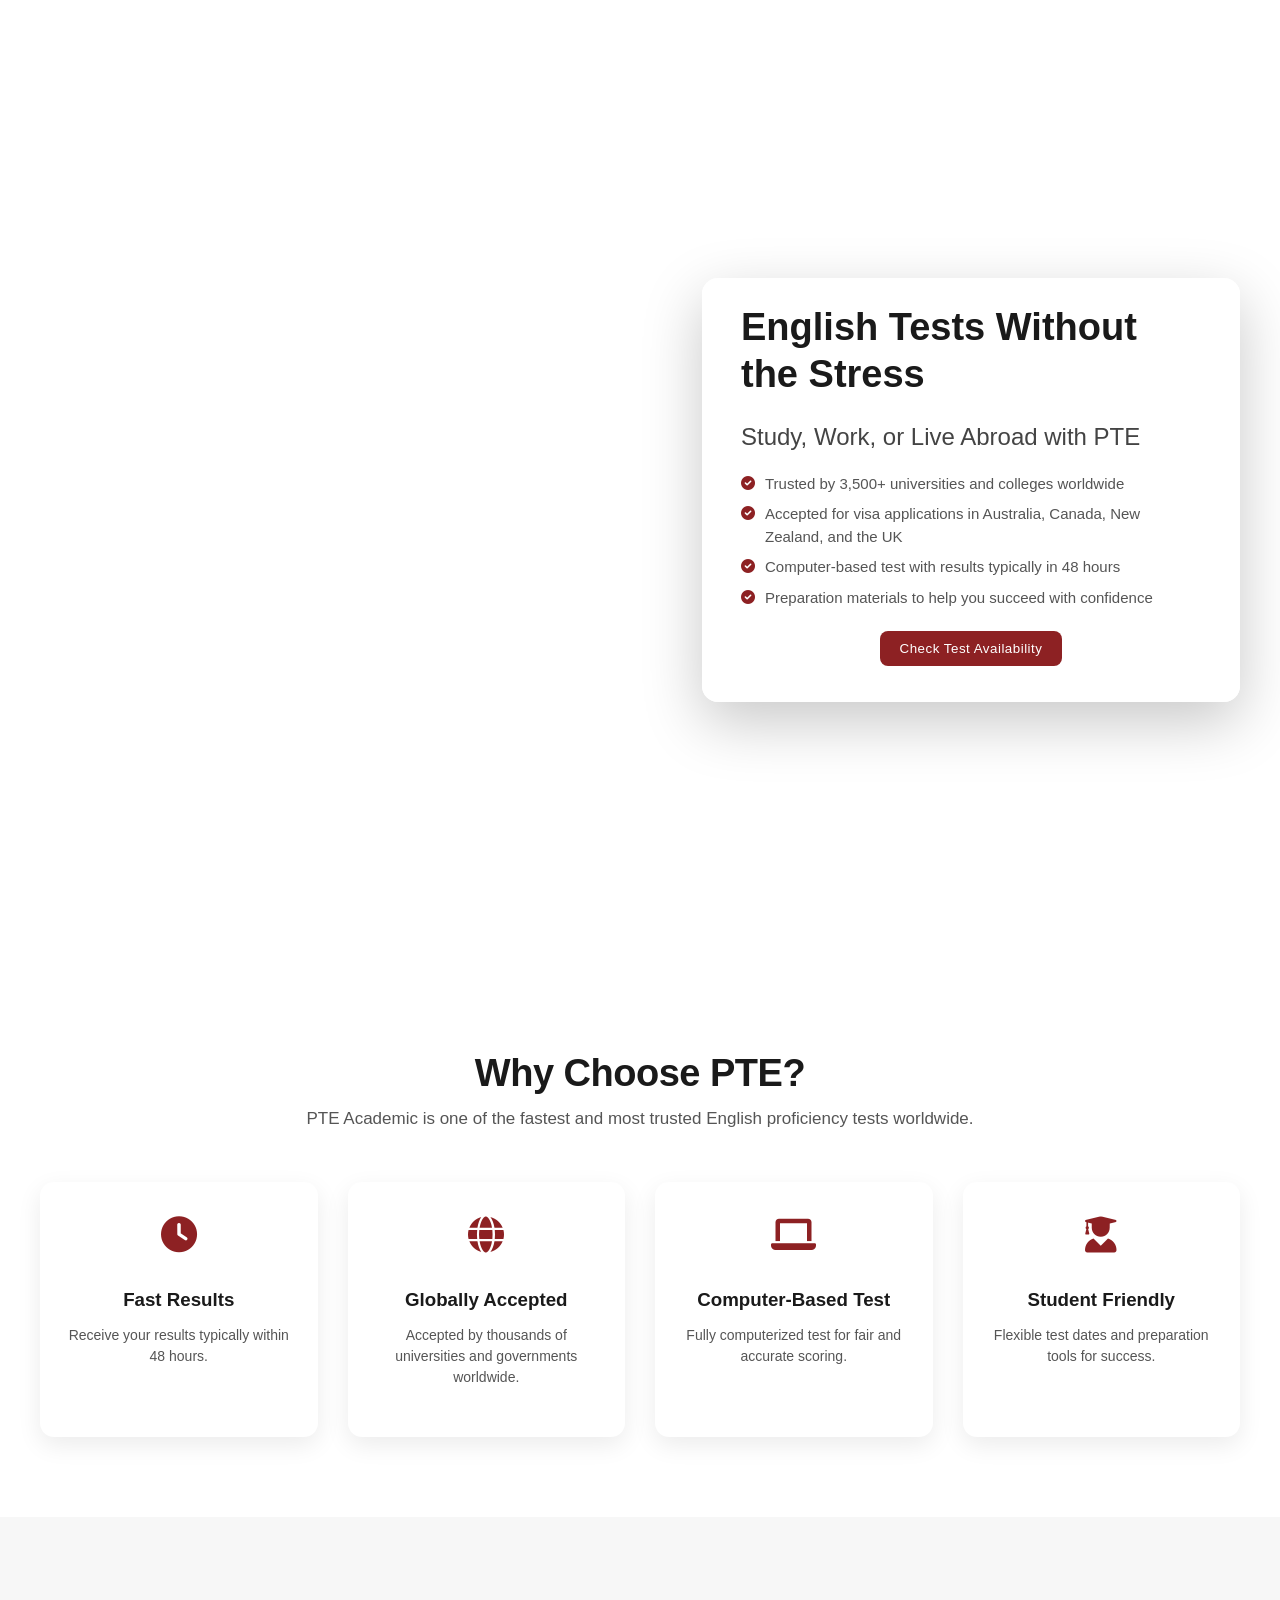
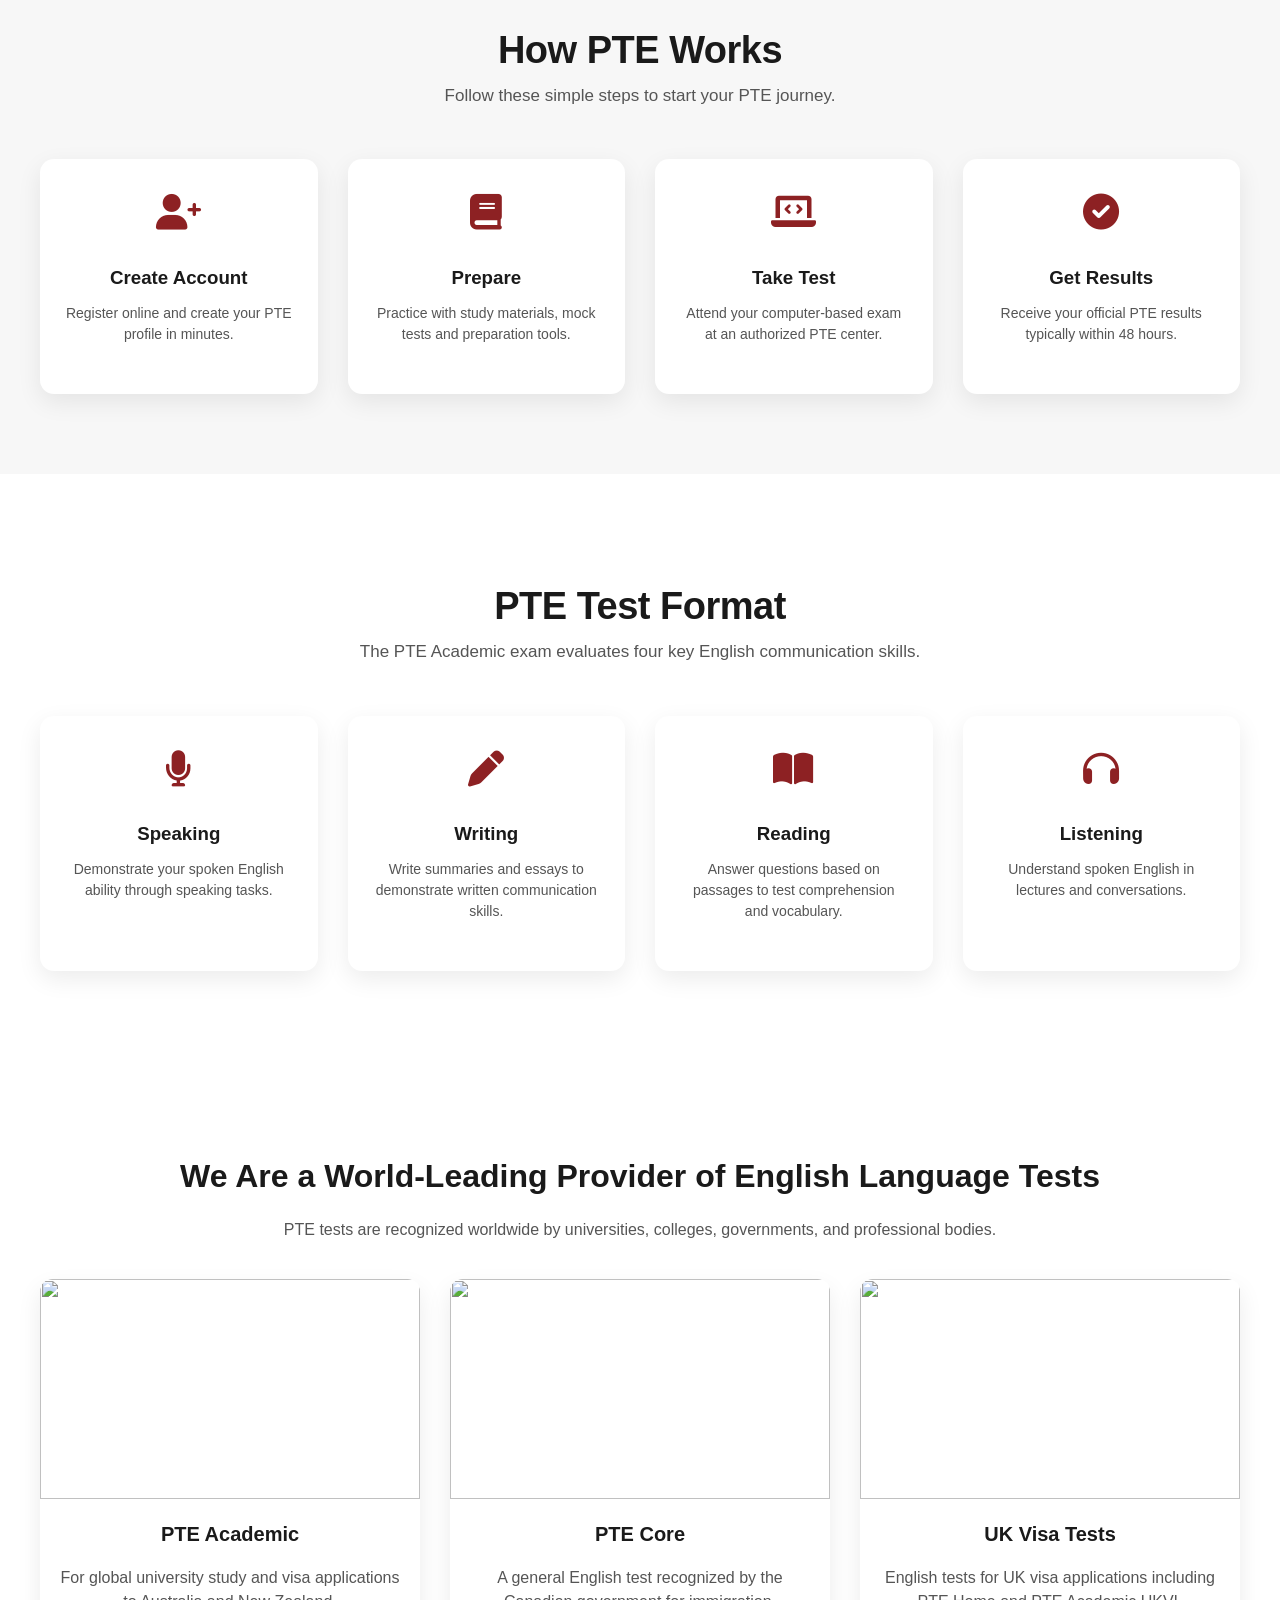
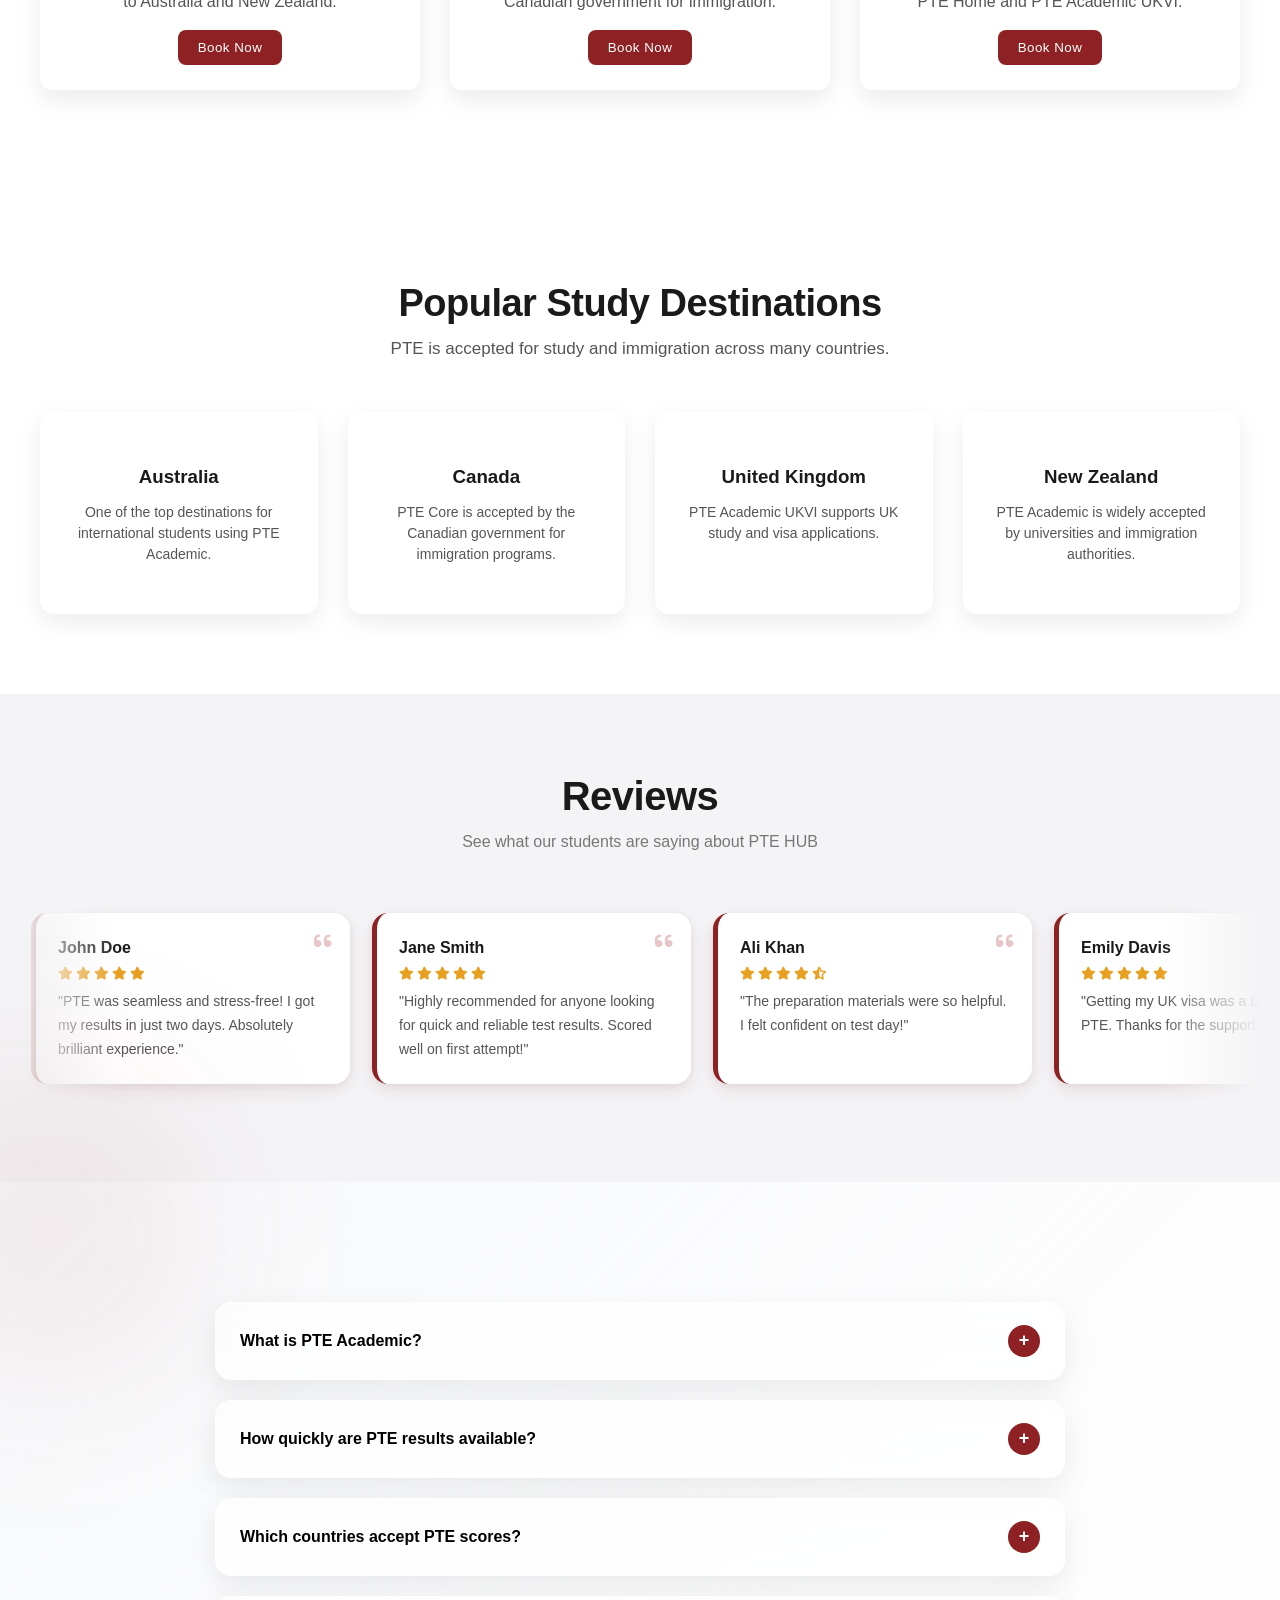
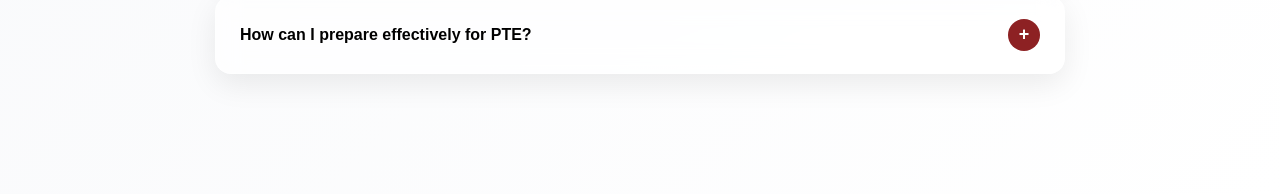
==== commit 18c6fad8: "carousel-fix" ====
--- a/index.html
+++ b/index.html
@@ -5,11 +5,6 @@
     <meta charset="UTF-8">
     <meta name="viewport" content="width=device-width, initial-scale=1.0">
     <title>PTE HUB</title>
-
-    <!-- Google Fonts -->
-    <link rel="preconnect" href="https://fonts.googleapis.com">
-    <link rel="preconnect" href="https://fonts.gstatic.com" crossorigin>
-    <link href="https://fonts.googleapis.com/css2?family=Titillium+Web:ital,wght@0,200;0,300;0,400;0,600;0,700;0,900;1,200;1,300;1,400;1,600;1,700&display=swap" rel="stylesheet">
 
     <link rel="stylesheet" href="styles/css/style.css">
     <link rel="stylesheet" href="styles/css/navbar.css">
@@ -245,71 +240,121 @@
 
             <div class="reviews-scroll-wrapper">
 
-                <button class="rev-arrow rev-prev" id="revPrev" aria-label="Scroll left">
-                    <i class="fas fa-chevron-left"></i>
-                </button>
-
                 <div id="reviews">
 
-                    <div class="review">
-                        <div class="review-quote"><i class="fas fa-quote-left"></i></div>
-                        <h3>John Doe</h3>
-                        <div class="review-stars">
-                            <i class="fas fa-star"></i><i class="fas fa-star"></i><i class="fas fa-star"></i><i class="fas fa-star"></i><i class="fas fa-star"></i>
-                        </div>
-                        <p>"PTE was seamless and stress-free! I got my results in just two days. Absolutely brilliant experience."</p>
-                    </div>
-
-                    <div class="review">
-                        <div class="review-quote"><i class="fas fa-quote-left"></i></div>
-                        <h3>Jane Smith</h3>
-                        <div class="review-stars">
-                            <i class="fas fa-star"></i><i class="fas fa-star"></i><i class="fas fa-star"></i><i class="fas fa-star"></i><i class="fas fa-star"></i>
-                        </div>
-                        <p>"Highly recommended for anyone looking for quick and reliable test results. Scored well on first attempt!"</p>
-                    </div>
-
-                    <div class="review">
-                        <div class="review-quote"><i class="fas fa-quote-left"></i></div>
-                        <h3>Ali Khan</h3>
-                        <div class="review-stars">
-                            <i class="fas fa-star"></i><i class="fas fa-star"></i><i class="fas fa-star"></i><i class="fas fa-star"></i><i class="fas fa-star-half-alt"></i>
-                        </div>
-                        <p>"The preparation materials were so helpful. I felt confident on test day!"</p>
-                    </div>
-
-                    <div class="review">
-                        <div class="review-quote"><i class="fas fa-quote-left"></i></div>
-                        <h3>Emily Davis</h3>
-                        <div class="review-stars">
-                            <i class="fas fa-star"></i><i class="fas fa-star"></i><i class="fas fa-star"></i><i class="fas fa-star"></i><i class="fas fa-star"></i>
-                        </div>
-                        <p>"Getting my UK visa was a breeze with PTE. Thanks for the support!"</p>
-                    </div>
-
-                    <div class="review">
-                        <div class="review-quote"><i class="fas fa-quote-left"></i></div>
-                        <h3>Rajesh Kumar</h3>
-                        <div class="review-stars">
-                            <i class="fas fa-star"></i><i class="fas fa-star"></i><i class="fas fa-star"></i><i class="fas fa-star"></i><i class="fas fa-star"></i>
-                        </div>
-                        <p>"Great experience! The test environment was very comfortable and results came fast."</p>
-                    </div>
-
-                    <div class="review">
-                        <div class="review-quote"><i class="fas fa-quote-left"></i></div>
-                        <h3>Priya Mehta</h3>
-                        <div class="review-stars">
-                            <i class="fas fa-star"></i><i class="fas fa-star"></i><i class="fas fa-star"></i><i class="fas fa-star"></i><i class="fas fa-star"></i>
-                        </div>
-                        <p>"PTE HUB's mock tests made all the difference. Scored 79+ across all sections on my first try!"</p>
-                    </div>
-
-                </div>
-
-                <button class="rev-arrow rev-next" id="revNext" aria-label="Scroll right">
-                    <i class="fas fa-chevron-right"></i>
-                </button>
+                    <div class="reviews-slide">
+                        <div class="review">
+                            <div class="review-quote"><i class="fas fa-quote-left"></i></div>
+                            <h3>John Doe</h3>
+                            <div class="review-stars">
+                                <i class="fas fa-star"></i><i class="fas fa-star"></i><i class="fas fa-star"></i><i class="fas fa-star"></i><i class="fas fa-star"></i>
+                            </div>
+                            <p>"PTE was seamless and stress-free! I got my results in just two days. Absolutely brilliant experience."</p>
+                        </div>
+
+                        <div class="review">
+                            <div class="review-quote"><i class="fas fa-quote-left"></i></div>
+                            <h3>Jane Smith</h3>
+                            <div class="review-stars">
+                                <i class="fas fa-star"></i><i class="fas fa-star"></i><i class="fas fa-star"></i><i class="fas fa-star"></i><i class="fas fa-star"></i>
+                            </div>
+                            <p>"Highly recommended for anyone looking for quick and reliable test results. Scored well on first attempt!"</p>
+                        </div>
+
+                        <div class="review">
+                            <div class="review-quote"><i class="fas fa-quote-left"></i></div>
+                            <h3>Ali Khan</h3>
+                            <div class="review-stars">
+                                <i class="fas fa-star"></i><i class="fas fa-star"></i><i class="fas fa-star"></i><i class="fas fa-star"></i><i class="fas fa-star-half-alt"></i>
+                            </div>
+                            <p>"The preparation materials were so helpful. I felt confident on test day!"</p>
+                        </div>
+
+                        <div class="review">
+                            <div class="review-quote"><i class="fas fa-quote-left"></i></div>
+                            <h3>Emily Davis</h3>
+                            <div class="review-stars">
+                                <i class="fas fa-star"></i><i class="fas fa-star"></i><i class="fas fa-star"></i><i class="fas fa-star"></i><i class="fas fa-star"></i>
+                            </div>
+                            <p>"Getting my UK visa was a breeze with PTE. Thanks for the support!"</p>
+                        </div>
+
+                        <div class="review">
+                            <div class="review-quote"><i class="fas fa-quote-left"></i></div>
+                            <h3>Rajesh Kumar</h3>
+                            <div class="review-stars">
+                                <i class="fas fa-star"></i><i class="fas fa-star"></i><i class="fas fa-star"></i><i class="fas fa-star"></i><i class="fas fa-star"></i>
+                            </div>
+                            <p>"Great experience! The test environment was very comfortable and results came fast."</p>
+                        </div>
+
+                        <div class="review">
+                            <div class="review-quote"><i class="fas fa-quote-left"></i></div>
+                            <h3>Priya Mehta</h3>
+                            <div class="review-stars">
+                                <i class="fas fa-star"></i><i class="fas fa-star"></i><i class="fas fa-star"></i><i class="fas fa-star"></i><i class="fas fa-star"></i>
+                            </div>
+                            <p>"PTE HUB's mock tests made all the difference. Scored 79+ across all sections on my first try!"</p>
+                        </div>
+                    </div>
+
+                    <div class="reviews-slide" aria-hidden="true">
+                        <div class="review">
+                            <div class="review-quote"><i class="fas fa-quote-left"></i></div>
+                            <h3>John Doe</h3>
+                            <div class="review-stars">
+                                <i class="fas fa-star"></i><i class="fas fa-star"></i><i class="fas fa-star"></i><i class="fas fa-star"></i><i class="fas fa-star"></i>
+                            </div>
+                            <p>"PTE was seamless and stress-free! I got my results in just two days. Absolutely brilliant experience."</p>
+                        </div>
+
+                        <div class="review">
+                            <div class="review-quote"><i class="fas fa-quote-left"></i></div>
+                            <h3>Jane Smith</h3>
+                            <div class="review-stars">
+                                <i class="fas fa-star"></i><i class="fas fa-star"></i><i class="fas fa-star"></i><i class="fas fa-star"></i><i class="fas fa-star"></i>
+                            </div>
+                            <p>"Highly recommended for anyone looking for quick and reliable test results. Scored well on first attempt!"</p>
+                        </div>
+
+                        <div class="review">
+                            <div class="review-quote"><i class="fas fa-quote-left"></i></div>
+                            <h3>Ali Khan</h3>
+                            <div class="review-stars">
+                                <i class="fas fa-star"></i><i class="fas fa-star"></i><i class="fas fa-star"></i><i class="fas fa-star"></i><i class="fas fa-star-half-alt"></i>
+                            </div>
+                            <p>"The preparation materials were so helpful. I felt confident on test day!"</p>
+                        </div>
+
+                        <div class="review">
+                            <div class="review-quote"><i class="fas fa-quote-left"></i></div>
+                            <h3>Emily Davis</h3>
+                            <div class="review-stars">
+                                <i class="fas fa-star"></i><i class="fas fa-star"></i><i class="fas fa-star"></i><i class="fas fa-star"></i><i class="fas fa-star"></i>
+                            </div>
+                            <p>"Getting my UK visa was a breeze with PTE. Thanks for the support!"</p>
+                        </div>
+
+                        <div class="review">
+                            <div class="review-quote"><i class="fas fa-quote-left"></i></div>
+                            <h3>Rajesh Kumar</h3>
+                            <div class="review-stars">
+                                <i class="fas fa-star"></i><i class="fas fa-star"></i><i class="fas fa-star"></i><i class="fas fa-star"></i><i class="fas fa-star"></i>
+                            </div>
+                            <p>"Great experience! The test environment was very comfortable and results came fast."</p>
+                        </div>
+
+                        <div class="review">
+                            <div class="review-quote"><i class="fas fa-quote-left"></i></div>
+                            <h3>Priya Mehta</h3>
+                            <div class="review-stars">
+                                <i class="fas fa-star"></i><i class="fas fa-star"></i><i class="fas fa-star"></i><i class="fas fa-star"></i><i class="fas fa-star"></i>
+                            </div>
+                            <p>"PTE HUB's mock tests made all the difference. Scored 79+ across all sections on my first try!"</p>
+                        </div>
+                    </div>
+
+                </div>
 
             </div>
 
@@ -379,4 +424,4 @@
     </button>
 
 </body>
-</html>
+</html>
--- a/styles/css/style.css
+++ b/styles/css/style.css
@@ -1,14 +1,10 @@
 /* Global Styles */
 body {
     margin: 0;
-    font-family: 'Titillium Web', sans-serif;
+    font-family: 'Arial', sans-serif;
     background: white;
     color: #1a1a1a;
     overflow-x: hidden;
-}
-
-button {
-    font-family: 'Titillium Web', sans-serif;
 }
 
 /* Header */
@@ -362,60 +358,57 @@
     text-align: center;
 }
 
-/* Scroll wrapper — just a relative container */
+/* Scroll wrapper — relative container with premium edge fade effect */
 .reviews-scroll-wrapper {
     position: relative;
-}
-
-/* ←  →  Extreme-edge arrow buttons */
-.rev-arrow {
-    position: absolute;
-    top: 50%;
-    transform: translateY(-60%);
-    width: 46px;
-    height: 46px;
-    border-radius: 50%;
-    border: 2px solid #8d2123;
-    background: #fff;
-    color: #8d2123;
-    font-size: 17px;
-    cursor: pointer;
-    display: flex;
-    align-items: center;
-    justify-content: center;
-    box-shadow: 0 4px 14px rgba(141,33,35,0.20);
-    transition: background 0.22s ease, color 0.22s ease,
-                transform 0.2s ease, box-shadow 0.22s ease;
-    z-index: 10;
-}
-
-.rev-prev { left: 14px; }
-.rev-next { right: 14px; }
-
-.rev-arrow:hover {
-    background: #8d2123;
-    color: #fff;
-    transform: translateY(-60%) scale(1.12);
-    box-shadow: 0 8px 24px rgba(141,33,35,0.38);
-}
-
-.rev-arrow:active {
-    transform: translateY(-60%) scale(0.95);
-}
-
-/* Scroll row — padded so cards don't hide behind buttons */
+    overflow: hidden;
+    width: 100%;
+    -webkit-mask-image: linear-gradient(to right, transparent 0%, black 8%, black 92%, transparent 100%);
+    mask-image: linear-gradient(to right, transparent 0%, black 8%, black 92%, transparent 100%);
+}
+
+/* Scroll row */
 #reviews {
     display: flex;
+    width: max-content;
+    align-items: stretch;
+}
+
+/* Slide container containing one full set of reviews */
+.reviews-slide {
+    display: flex;
     gap: 22px;
-    overflow-x: auto;
-    scroll-behavior: smooth;
-    padding: 8px 60px 28px;
-    -ms-overflow-style: none;
-    scrollbar-width: none;
-    align-items: stretch;
-}
-
-#reviews::-webkit-scrollbar { display: none; }
+    padding: 10px 11px 28px; /* 11px left/right padding forms exactly 22px gap when slides meet side-by-side */
+    flex-shrink: 0;
+    animation: marquee-scroll 35s linear infinite;
+}
+
+/* Pause marquee scroll on hover */
+#reviews:hover .reviews-slide {
+    animation-play-state: paused;
+}
+
+/* Keyframes for smooth infinite looping translation */
+@keyframes marquee-scroll {
+    0% {
+        transform: translateX(0);
+    }
+    100% {
+        transform: translateX(-100%);
+    }
+}
+
+/* Respect user preferences for reduced motion */
+@media (prefers-reduced-motion: reduce) {
+    .reviews-slide {
+        animation: none;
+    }
+    #reviews {
+        width: 100%;
+        overflow-x: auto;
+        padding: 10px 20px 28px;
+    }
+}
 
 /* ---- Card ---- */
 .review {
@@ -1030,4 +1023,4 @@
 .faq-item.active .faq-question span{
     transform:rotate(45deg);
     background:#6f1a1c;
-}
+}
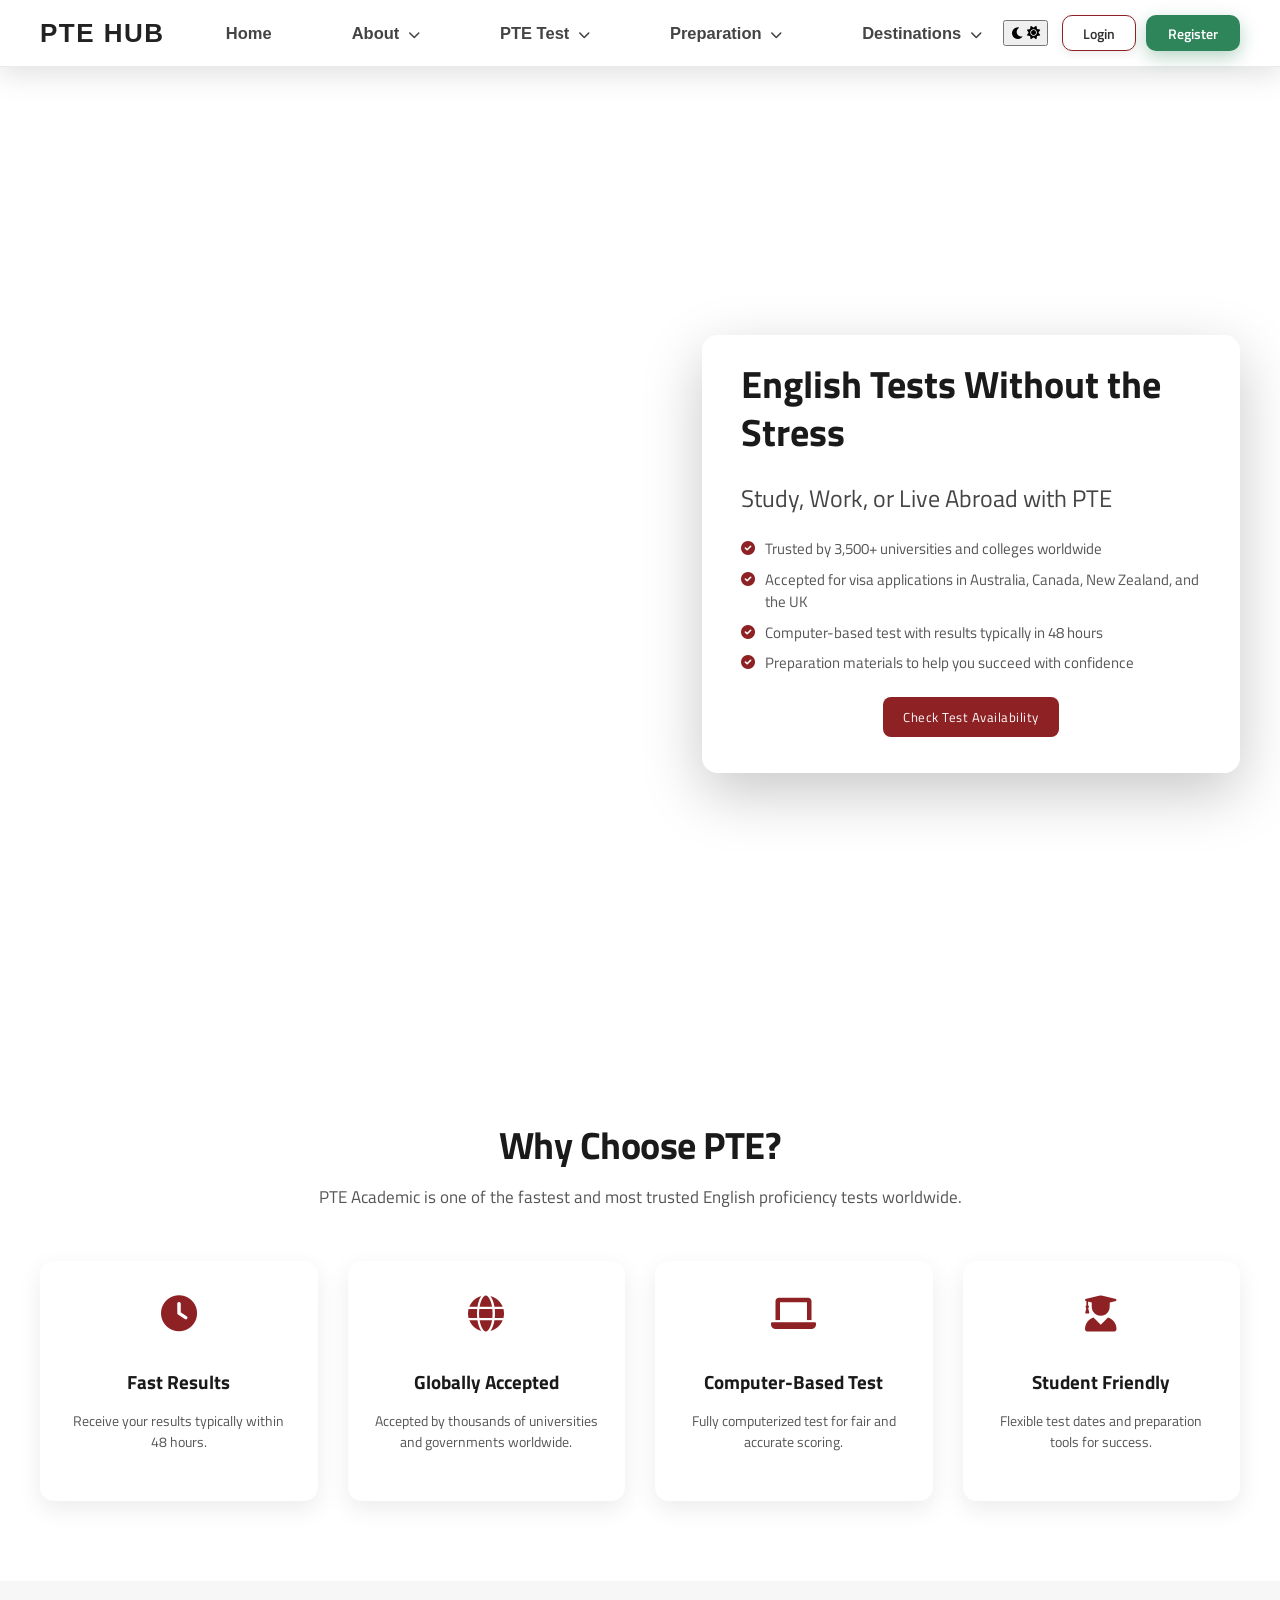
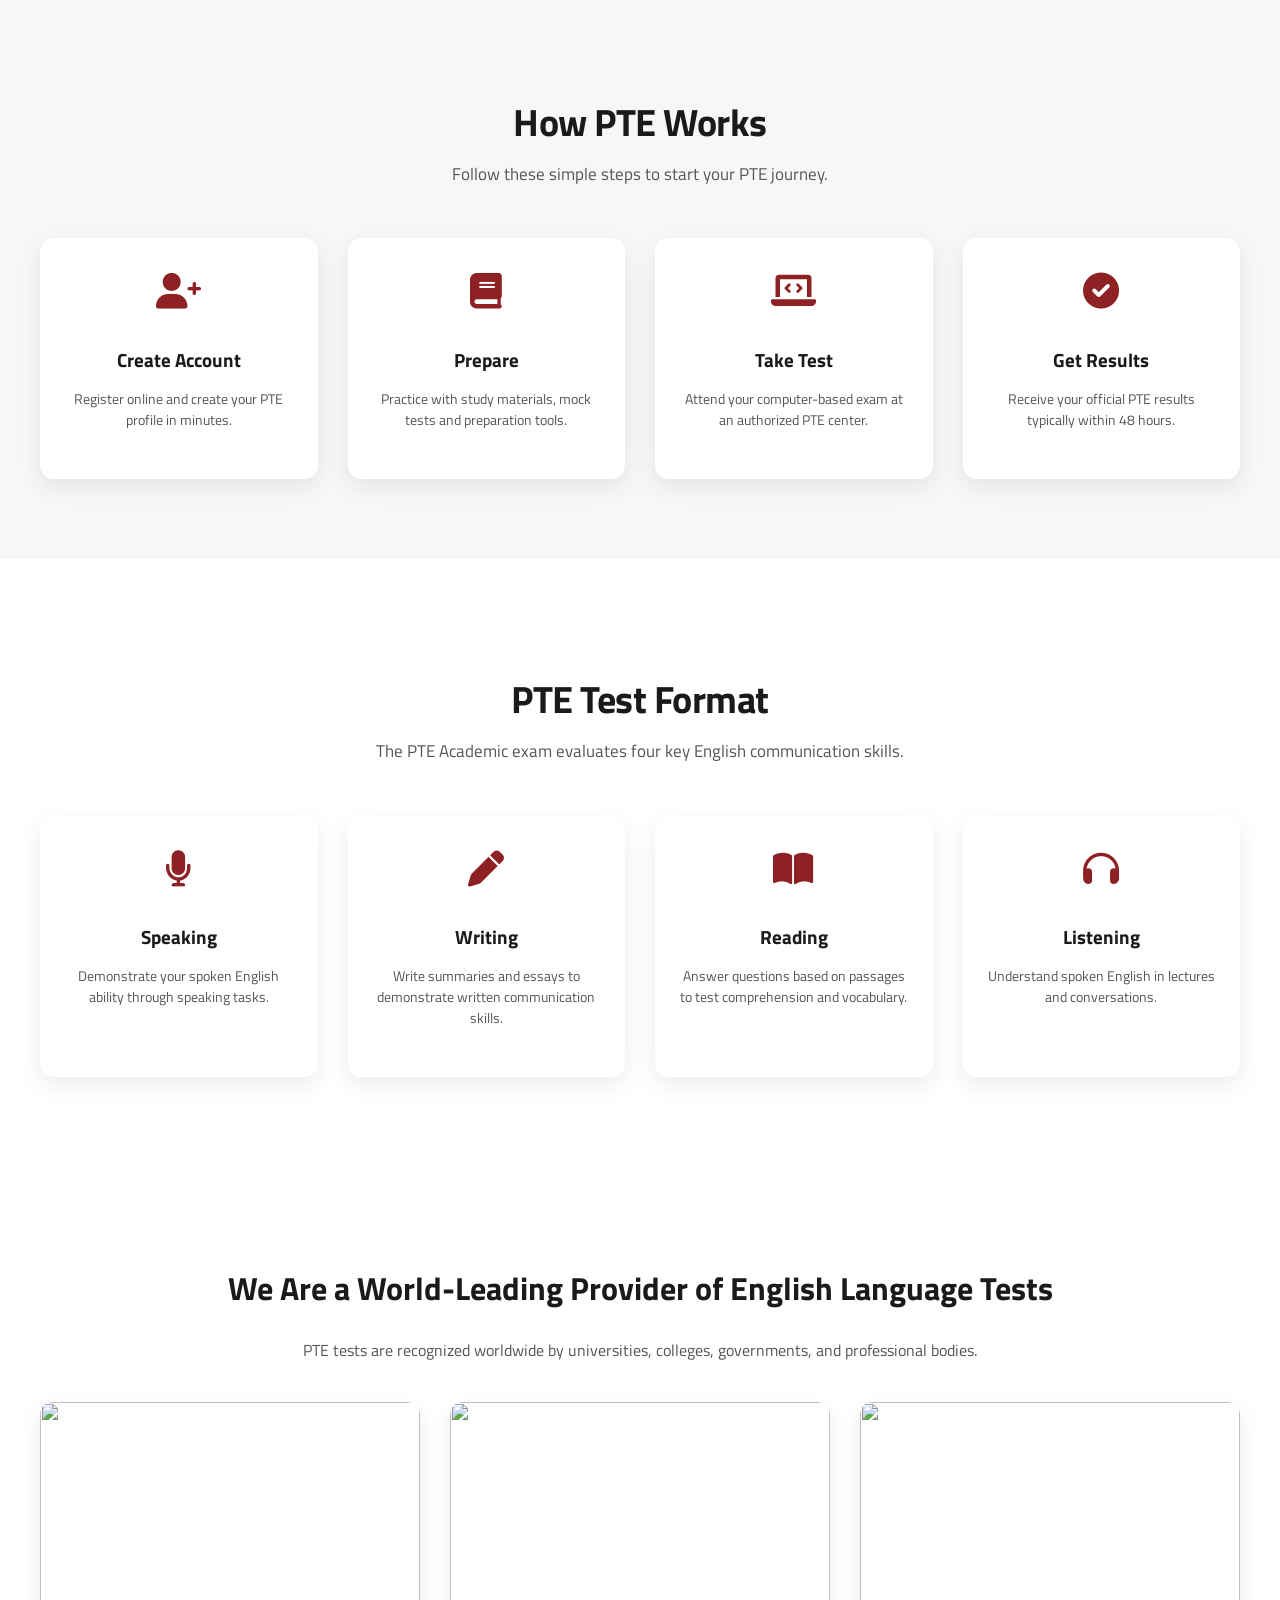
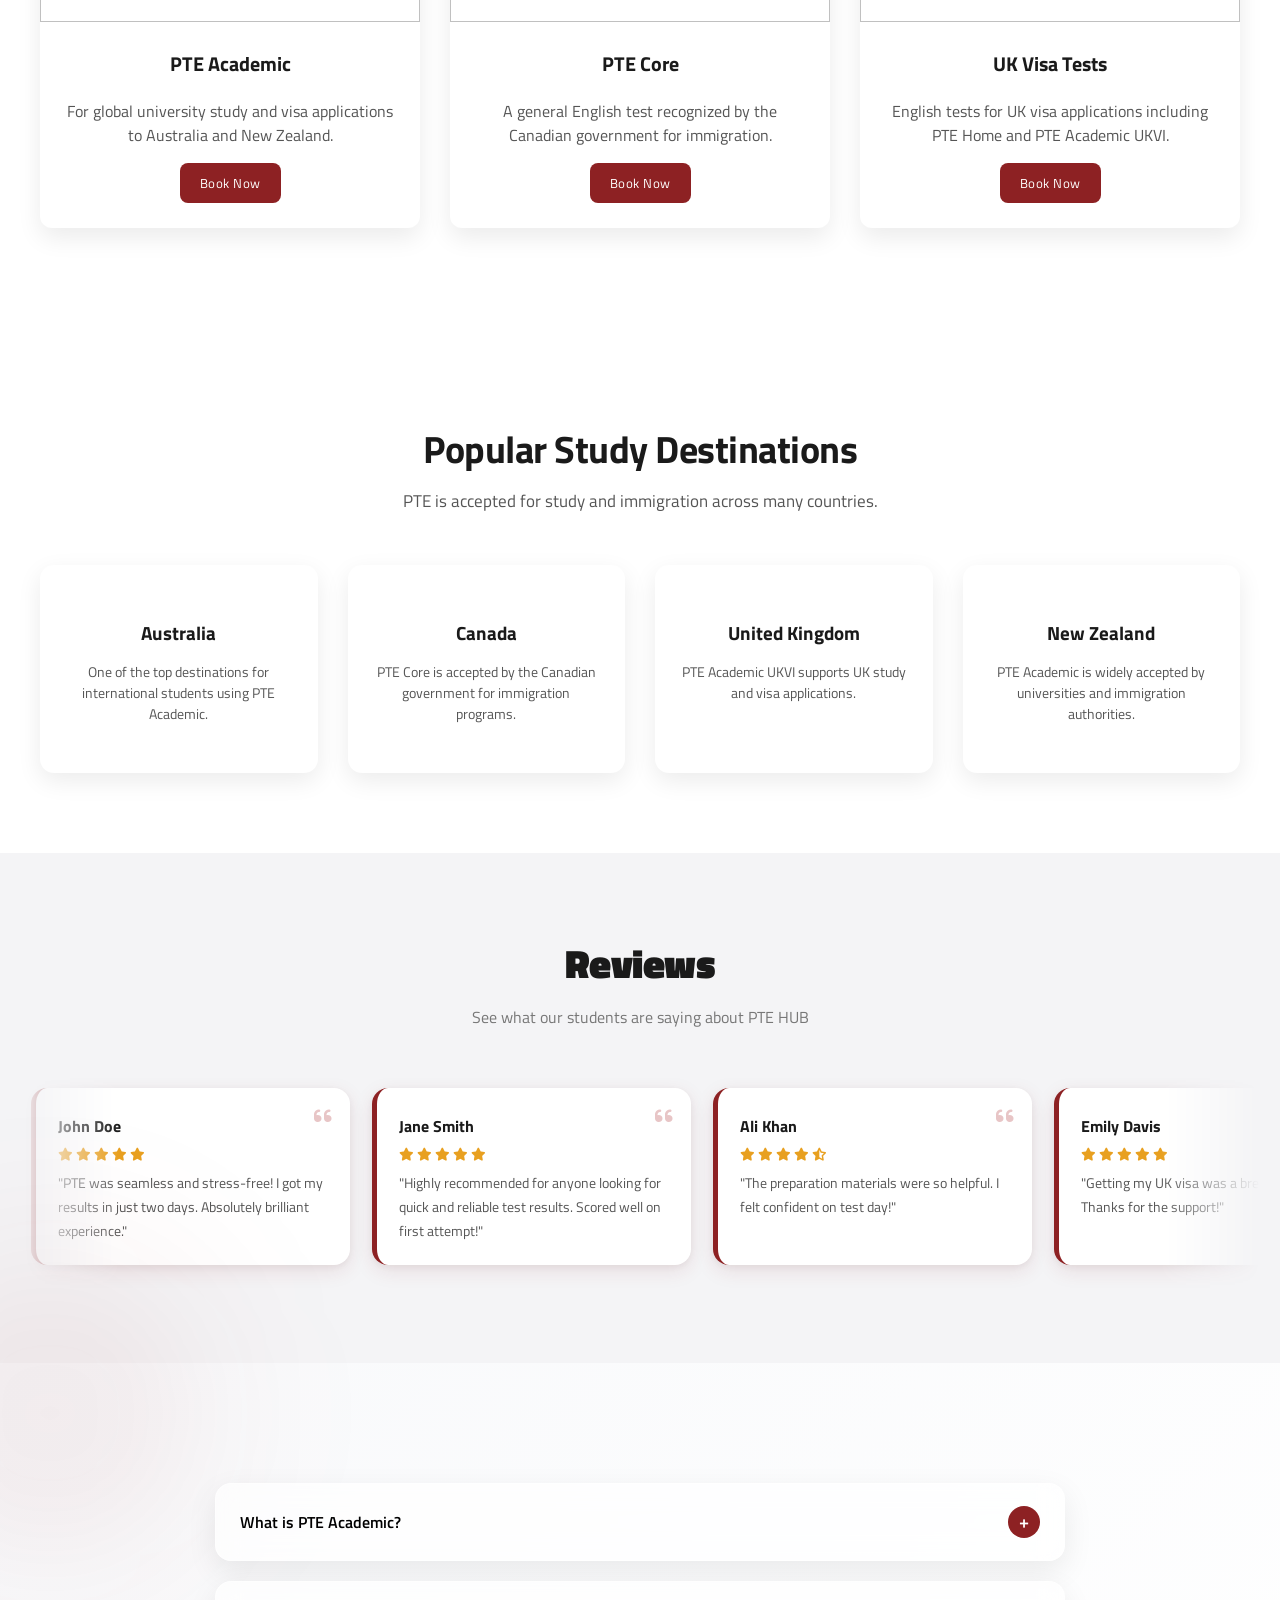
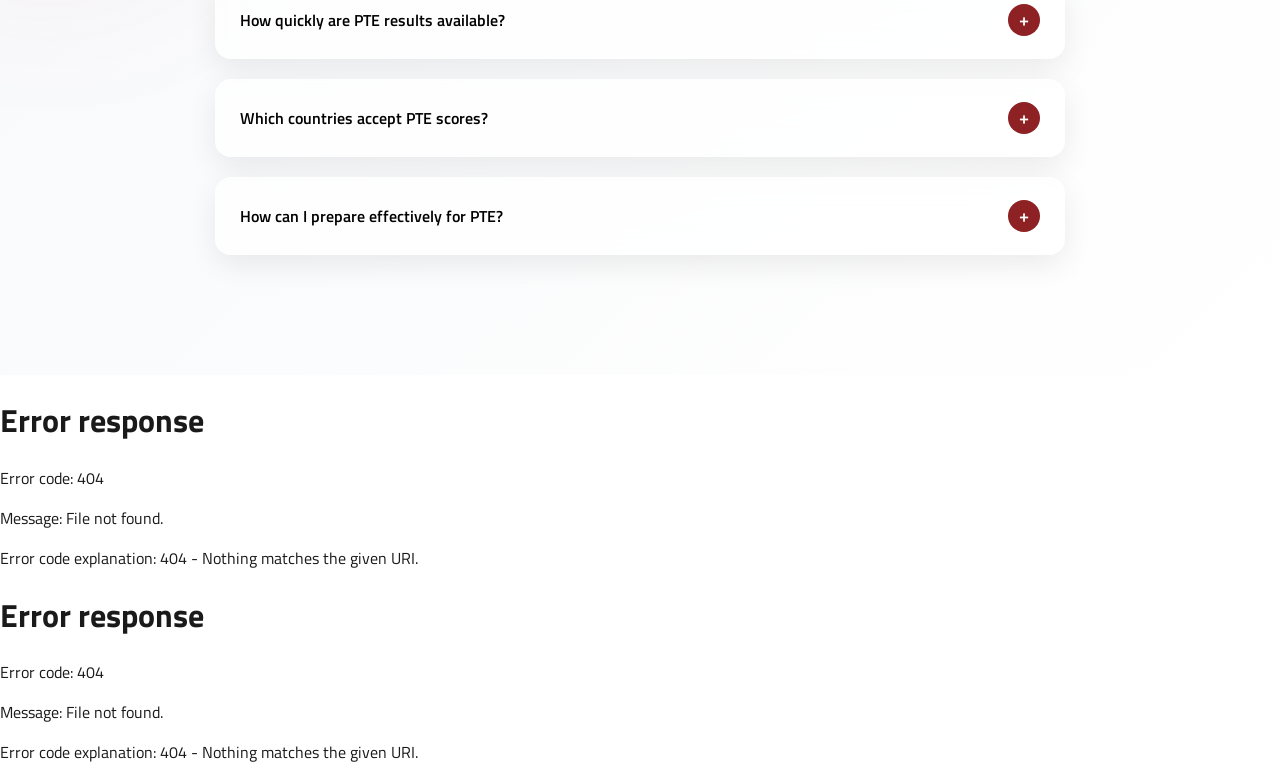
==== commit 280e681a: "Merge branch 'main' into dark-theme" ====
--- a/index.html
+++ b/index.html
@@ -5,14 +5,20 @@
     <meta charset="UTF-8">
     <meta name="viewport" content="width=device-width, initial-scale=1.0">
     <title>PTE HUB</title>
+
+    <!-- Google Fonts -->
+    <link rel="preconnect" href="https://fonts.googleapis.com">
+    <link rel="preconnect" href="https://fonts.gstatic.com" crossorigin>
+    <link href="https://fonts.googleapis.com/css2?family=Titillium+Web:ital,wght@0,200;0,300;0,400;0,600;0,700;0,900;1,200;1,300;1,400;1,600;1,700&display=swap" rel="stylesheet">
 
     <link rel="stylesheet" href="styles/css/style.css">
     <link rel="stylesheet" href="styles/css/navbar.css">
     <link rel="stylesheet" href="styles/css/footer.css">
     <link rel="stylesheet" href="styles/css/auth-popup.css">
     <link rel="preload" href="components/navbar.html" as="fetch" crossorigin="anonymous">
-
+    <link rel="stylesheet" href="styles/css/theme.css">
     <link href="https://cdnjs.cloudflare.com/ajax/libs/font-awesome/6.0.0-beta3/css/all.min.css" rel="stylesheet">
+    <script src="scripts/js/theme.js"></script>
 </head>
 
 <body>
@@ -424,4 +430,4 @@
     </button>
 
 </body>
-</html>+</html>
--- a/styles/css/style.css
+++ b/styles/css/style.css
@@ -1,10 +1,15 @@
 /* Global Styles */
 body {
     margin: 0;
-    font-family: 'Arial', sans-serif;
+    font-family: 'Titillium Web', sans-serif;
     background: white;
     color: #1a1a1a;
     overflow-x: hidden;
+    padding-top: 64px;
+}
+
+button {
+    font-family: 'Titillium Web', sans-serif;
 }
 
 /* Header */
@@ -1023,4 +1028,4 @@
 .faq-item.active .faq-question span{
     transform:rotate(45deg);
     background:#6f1a1c;
-}+}
--- a/styles/css/navbar.css
+++ b/styles/css/navbar.css
@@ -0,0 +1,418 @@
+/* NAVBAR WRAPPER */
+
+.navbar-wrapper {
+    width: 100%;
+    position: fixed;
+    top: 0;
+    /* 10px → 0 */
+    left: 0;
+    display: flex;
+    justify-content: center;
+    z-index: 1000;
+    border-bottom: 0.5px solid rgba(0, 0, 0, 0.08);
+    box-shadow: rgba(100, 100, 111, 0.2) 0px 7px 29px 0px;
+
+}
+
+/* NAVBAR CONTAINER */
+.navbar-container {
+    width: 100%;
+    max-width: 100%;
+    background: rgba(255, 255, 255, 0.97);
+    backdrop-filter: blur(8px);
+    border-radius: 0;
+    padding: 0 40px;
+    height: 66px;
+    display: flex;
+    align-items: center;
+    justify-content: space-between;
+    box-shadow: none;
+}
+
+/* LOGO */
+
+.logo-text{
+    font-size:26px;
+    font-weight:800;
+    color:#222;
+    text-decoration:none;
+    letter-spacing:1.5px;
+    font-family: 'Segoe UI', 'Poppins', sans-serif;
+    transition:0.3s ease;
+}
+
+.logo-text:hover{
+    color:#8d2123;
+}
+
+/* NAV LINKS */
+
+#navbar{
+    display:flex;
+    list-style:none;
+    gap:40px;
+}
+
+#navbar li a{
+    text-decoration:none;
+    font-weight:600;
+    color:#444;
+    font-size:16.5px;
+    position:relative;
+    transition:all 0.25s ease;
+    font-family:'Segoe UI', 'Poppins', sans-serif;
+}
+
+#navbar li a::after{
+    content:"";
+    position:absolute;
+    width:0%;
+    height:2px;
+    bottom:-6px;
+    left:0;
+    background:#8d2123;
+    transition:0.3s ease;
+}
+
+#navbar li a:hover::after,
+#navbar li a.active::after{
+    width:100%;
+}
+
+/* Hover */
+
+#navbar li a:hover{
+    color:#b22222;
+}
+
+/* RIGHT ACTIONS */
+
+.nav-actions{
+    display:flex;
+    align-items:center;
+    gap:14px;
+}
+
+/* AUTH BUTTON CONTAINER */
+
+#auth-buttons{
+    display:flex;
+    align-items:center;
+    gap:10px;
+}
+
+/* remove link default style */
+
+#auth-buttons a{
+    text-decoration:none;
+    display:flex;
+}
+
+/* LOGIN BUTTON */
+
+.login-btn{
+    padding:9px 20px;
+    border:none;
+    outline:none;
+    background:white;
+    border-radius:10px;
+    font-weight:600;
+    font-size:14px;
+    cursor:pointer;
+    color:#333;
+    display:flex;
+    align-items:center;
+    justify-content:center;
+    box-shadow:0 3px 10px rgba(0,0,0,0.08);
+    transition:all 0.25s ease;
+    border: 1px solid #8D2123;
+}
+
+.login-btn:hover{
+    transform:translateY(-2px);
+    box-shadow:0 8px 18px rgba(0,0,0,0.15);
+}
+
+/* REGISTER BUTTON */
+
+.register-btn{
+    padding:9px 22px;
+    border:none;
+    outline:none;
+    border-radius:10px;
+    background:#2f855a;
+    color:white;
+    font-weight:600;
+    font-size:14px;
+    cursor:pointer;
+    display:flex;
+    align-items:center;
+    justify-content:center;
+    transition:all 0.25s ease;
+    box-shadow:0 6px 18px rgba(47,133,90,0.35);
+}
+
+.login-btn,
+.register-btn{
+    height:36px;
+}
+
+.register-btn:hover{
+    transform:translateY(-2px);
+    box-shadow:0 10px 22px rgba(47,133,90,0.45);
+    background:#2a7a52;
+}
+
+/* HAMBURGER */
+
+.hamburger{
+    display:none;
+    font-size:22px;
+    cursor:pointer;
+}
+
+#point{
+    margin-top:0;
+    background-size:cover;
+    background-position:center;
+}
+
+/* MOBILE */
+
+@media (max-width:768px){
+
+    #navbar{
+        position:absolute;
+        top:85px;
+        left:5%;
+        width:90%;
+        background:rgba(244,246,251,0.92);
+backdrop-filter:blur(6px);
+        border-radius:12px;
+        flex-direction:column;
+        padding:20px;
+        display:none;
+        gap:20px;
+        box-shadow:0 10px 20px rgba(0,0,0,0.05);
+    }
+
+    #navbar.active{
+        display:flex;
+    }#navbar li a::after{
+    content:"";
+    position:absolute;
+    width:0%;
+    height:2px;
+    bottom:-6px;
+    left:0;
+    background:#b22222;
+    transition:0.3s;
+}
+
+#navbar li a:hover::after{
+    width:100%;
+}
+
+    .hamburger{
+        display:block;
+    }
+
+}
+/* DROPDOWN */
+
+.dropdown{
+    position:relative;
+}
+
+/* Dropdown menu container */
+
+.dropdown-menu{
+    position:absolute;
+    top:50px;
+    left:0;
+    background:rgba(255,255,255,0.95);
+    backdrop-filter:blur(8px);
+    border-radius:14px;
+    list-style:none;
+    padding:10px 0;
+    min-width:200px;
+    box-shadow:0 15px 30px rgba(0,0,0,0.12);
+
+    opacity:0;
+    visibility:hidden;
+    transform:translateY(10px);
+    transition:all 0.25s ease;
+}
+
+/* Dropdown items */
+
+.dropdown-menu li{
+    padding:0;
+}
+
+.dropdown-menu li a{
+    display:block;
+    padding:10px 20px;
+    text-decoration:none;
+    color:#444;
+    font-size:15px;
+    font-weight:500;
+    transition:all 0.2s ease;
+}
+
+/* Hover effect */
+
+.dropdown-menu li a:hover{
+    background:#f5f7fb;
+    color:#8d2123;
+}
+
+/* Show dropdown */
+
+.dropdown:hover .dropdown-menu{
+    opacity:1;
+    visibility:visible;
+    transform:translateY(0);
+}
+
+/* Arrow icon alignment */
+
+.dropdown > a i{
+    font-size:12px;
+    margin-left:5px;
+    transition:0.25s;
+}
+
+/* Rotate arrow */
+
+.dropdown:hover > a i{
+    transform:rotate(180deg);
+}
+
+/* MOBILE FIX */
+
+@media (max-width:768px){
+
+.dropdown-menu{
+    position:static;
+    opacity:1;
+    visibility:visible;
+    transform:none;
+    background:transparent;
+    box-shadow:none;
+    padding-left:10px;
+}
+
+.dropdown-menu li a{
+    padding:6px 0;
+}
+
+}
+
+/* =========================
+   USER PROFILE SECTION
+========================= */
+
+.user-profile{
+    position:relative;
+    display:flex;
+    align-items:center;
+    gap:10px;
+    cursor:pointer;
+}
+
+/* Profile image */
+
+.user-photo{
+    width:34px;
+    height:34px;
+    border-radius:50%;
+    object-fit:cover;
+    border:2px solid rgba(0,0,0,0.08);
+}
+
+/* Username */
+
+.user-name{
+    font-size:14px;
+    font-weight:600;
+    color:#333;
+}
+
+/* Arrow */
+
+.profile-arrow{
+    font-size:12px;
+    color:#555;
+}
+
+/* =========================
+   PROFILE DROPDOWN
+========================= */
+
+.profile-dropdown{
+
+    position:absolute;
+
+    top:45px;
+    right:0;
+
+    background:white;
+
+    border-radius:12px;
+
+    box-shadow:0 10px 25px rgba(0,0,0,0.12);
+
+    min-width:170px;
+
+    display:none;
+
+    flex-direction:column;
+
+    overflow:hidden;
+
+    z-index:2000;
+}
+
+/* dropdown links */
+
+.profile-dropdown a,
+.profile-dropdown button{
+
+    display:flex;
+
+    align-items:center;
+
+    gap:8px;
+
+    padding:12px 16px;
+
+    text-decoration:none;
+
+    border:none;
+
+    background:none;
+
+    font-size:14px;
+
+    color:#333;
+
+    cursor:pointer;
+
+    width:100%;
+}
+
+/* hover */
+
+.profile-dropdown a:hover,
+.profile-dropdown button:hover{
+
+    background:#f5f7fb;
+
+}
+
+/* show dropdown */
+
+.user-profile.active .profile-dropdown{
+    display:flex;
+}
--- a/styles/css/footer.css
+++ b/styles/css/footer.css
@@ -0,0 +1,208 @@
+/* FOOTER WRAPPER */
+
+.footer-wrapper{
+  background:rgba(244,246,251,0.95);
+  backdrop-filter:blur(8px);
+  color:#333;
+  padding:40px 0 15px 0;
+  font-family:'Segoe UI','Poppins',sans-serif;
+  border-top:1px solid rgba(0,0,0,0.05);
+}
+
+/* FOOTER CONTAINER */
+
+.footer-container{
+  width:96%;
+  max-width:1400px;
+  margin:auto;
+
+  display:flex;
+  justify-content:space-between;
+  align-items:flex-start;
+
+  gap:70px;
+  flex-wrap:wrap;
+}
+
+/* BRAND */
+
+.brand{
+  max-width:260px;
+}
+
+.footer-logo{
+  font-size:24px;
+  font-weight:800;
+  margin-bottom:8px;
+  color:#222;
+  letter-spacing:1px;
+}
+
+.footer-desc{
+  font-size:14px;
+  line-height:1.6;
+  color:#555;
+  margin-bottom:14px;
+}
+
+/* SOCIAL ICONS */
+
+.social-icons{
+  display:flex;
+  gap:15px;
+  margin-top:10px;
+}
+
+.social-icons a{
+  width:36px;
+  height:36px;
+
+  background:white;
+  border-radius:8px;
+
+  box-shadow:0 3px 8px rgba(0,0,0,0.08);
+
+  display:flex;
+  align-items:center;
+  justify-content:center;
+
+  color:#333;
+  font-size:20px;
+
+  transition:0.25s;
+}
+
+.social-icons a:hover{
+  background:#8d2123;
+  color:white;
+  transform:translateY(-2px);
+}
+
+/* FOOTER COLUMN */
+
+.footer-col h4{
+  color:#222;
+  margin-bottom:12px;
+  font-size:16px;
+  font-weight:700;
+}
+
+.footer-col ul{
+  list-style:none;
+  padding:0;
+}
+
+.footer-col ul li{
+  margin-bottom:8px;
+}
+
+.footer-col ul li a{
+  color:#555;
+  text-decoration:none;
+  font-size:14px;
+  transition:0.25s;
+}
+
+.footer-col ul li a:hover{
+  color:#8d2123;
+}
+
+/* CONTACT */
+
+.contact-info li{
+  display:flex;
+  gap:8px;
+  align-items:center;
+  font-size:14px;
+  margin-bottom:6px;
+}
+
+/* NEWSLETTER */
+
+.newsletter-box{
+  margin-top:12px;
+}
+
+.newsletter-form{
+  display:flex;
+  gap:8px;
+  margin-top:6px;
+}
+
+.newsletter-form input{
+  padding:9px 12px;
+  border-radius:6px;
+  border:1px solid rgba(0,0,0,0.15);
+  outline:none;
+  font-size:14px;
+  width:200px;
+}
+
+.newsletter-form button{
+  background:#8d2123;
+  color:white;
+
+  border:none;
+
+  padding:9px 16px;
+
+  border-radius:6px;
+
+  cursor:pointer;
+
+  font-size:14px;
+  font-weight:600;
+
+  transition:0.25s;
+}
+
+.newsletter-form button:hover{
+  background:#6f181a;
+  transform:translateY(-2px);
+}
+
+/* FOOTER BOTTOM */
+
+.footer-bottom{
+  width:96%;
+  max-width:1400px;
+
+  margin:20px auto 0 auto;
+
+  border-top:1px solid rgba(0,0,0,0.08);
+
+  padding-top:12px;
+
+  display:flex;
+  justify-content:center;
+  align-items:center;
+
+  font-size:13px;
+  color:#666;
+}
+
+
+
+/* MOBILE */
+
+@media(max-width:900px){
+
+  .footer-container{
+    flex-direction:column;
+    align-items:center;
+    text-align:center;
+  }
+
+  .footer-col{
+    width:100%;
+  }
+
+  .social-icons{
+    justify-content:center;
+  }
+
+  .newsletter-form{
+    justify-content:center;
+  }
+
+}
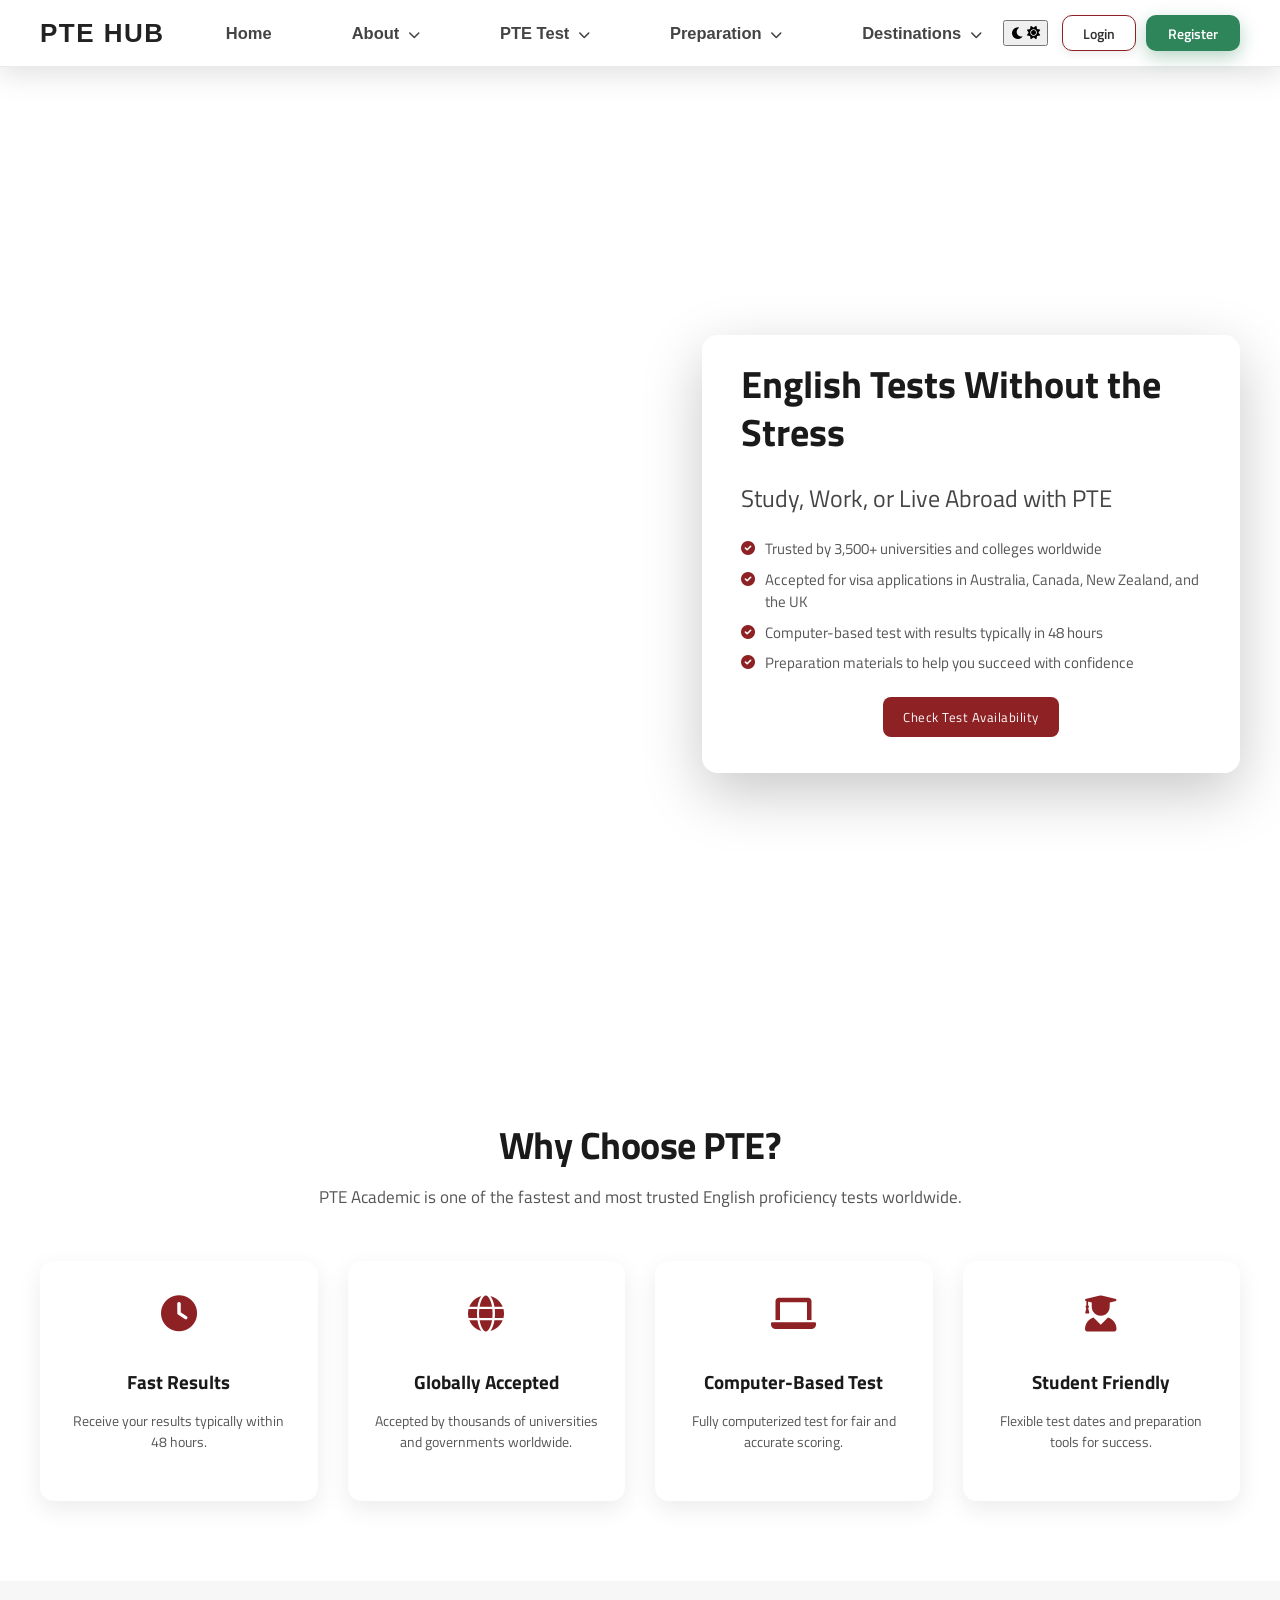
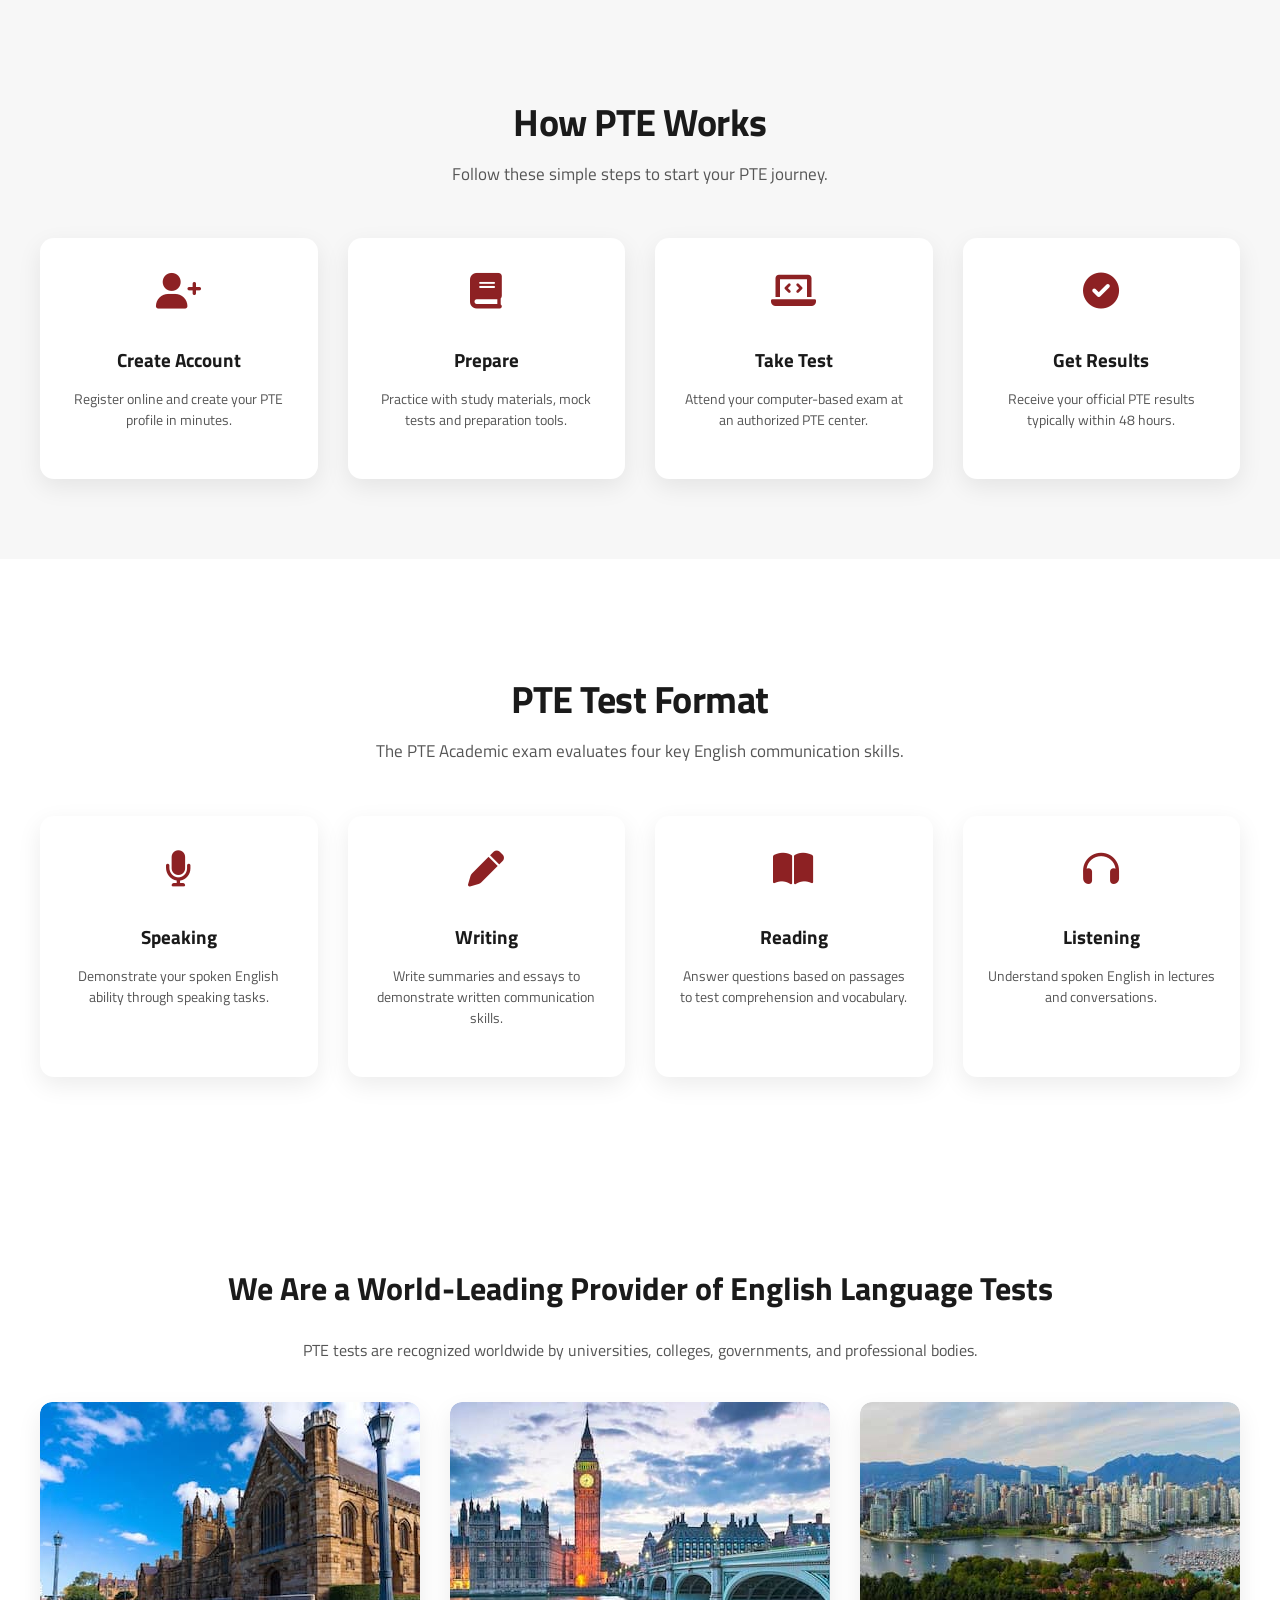
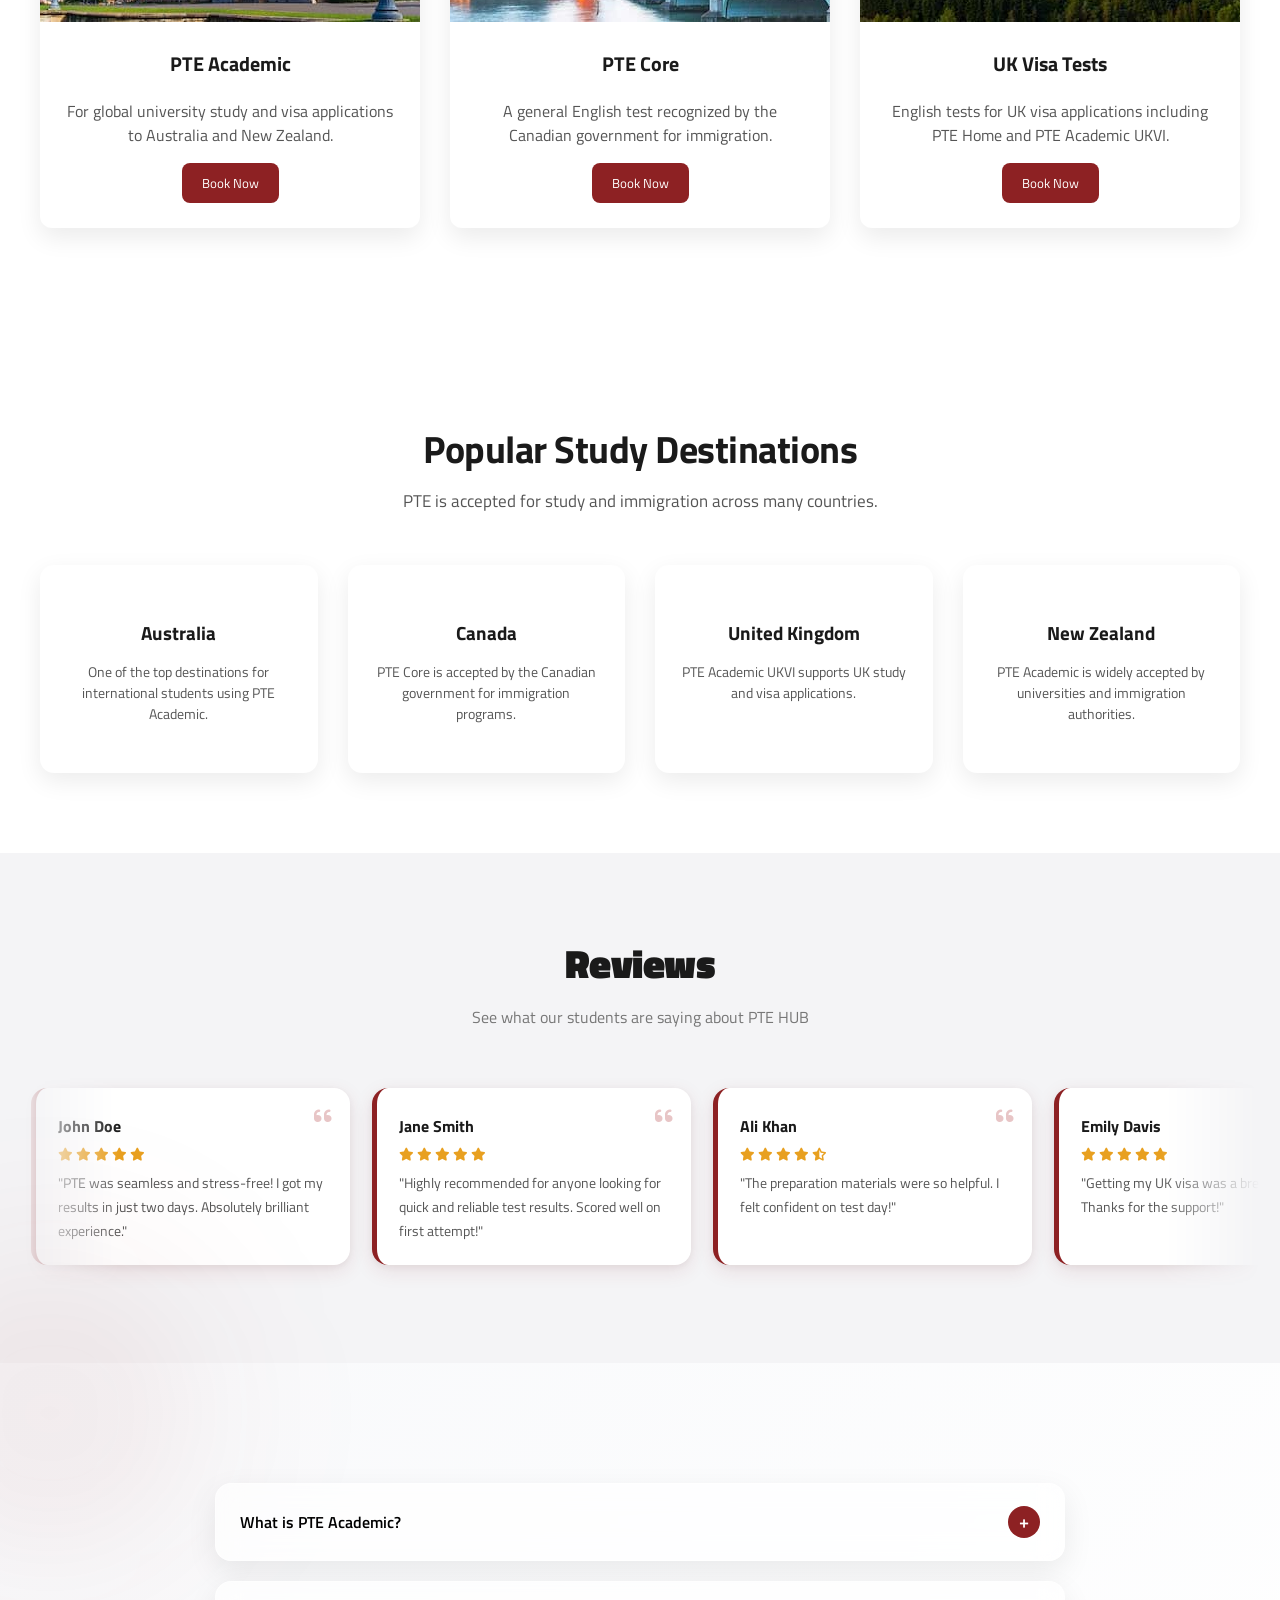
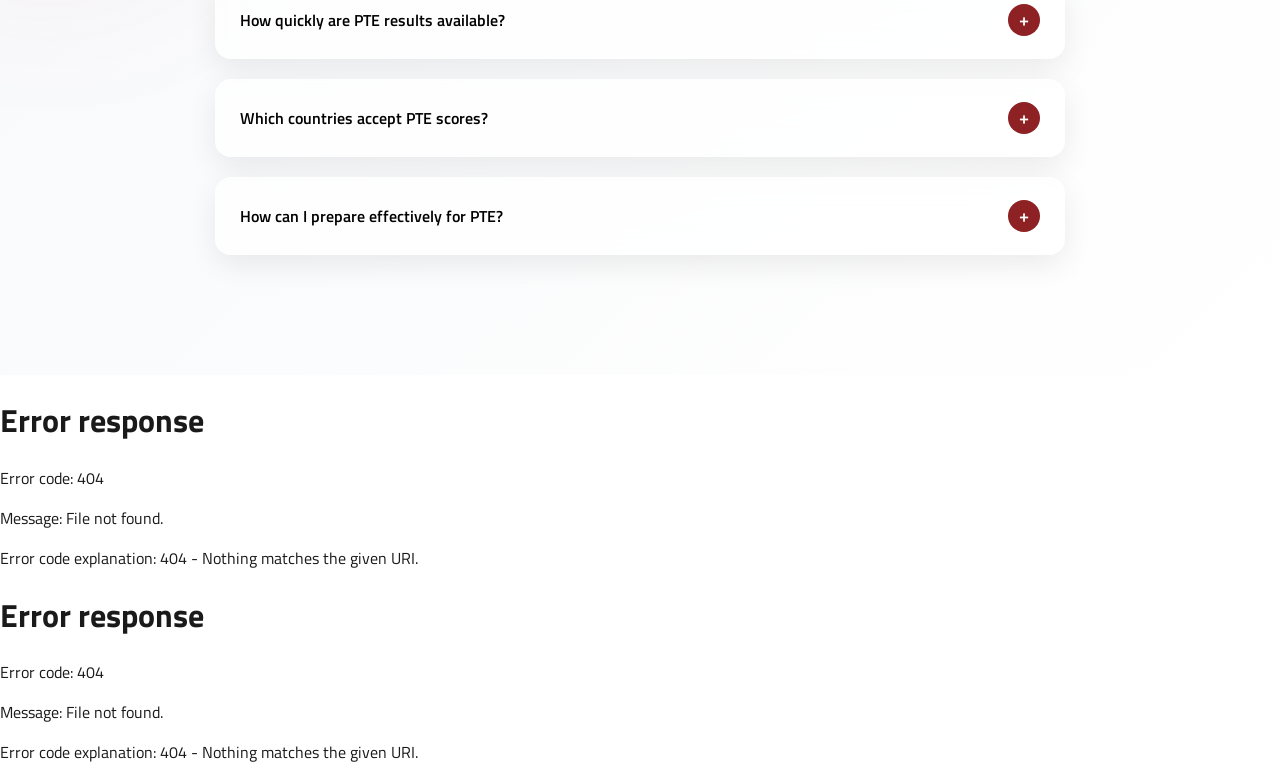
==== commit 2a5eaafe: "Fixed: HTML Validation and Asset organized" ====
--- a/index.html
+++ b/index.html
@@ -16,9 +16,8 @@
     <link rel="stylesheet" href="styles/css/footer.css">
     <link rel="stylesheet" href="styles/css/auth-popup.css">
     <link rel="preload" href="components/navbar.html" as="fetch" crossorigin="anonymous">
-    <link rel="stylesheet" href="styles/css/theme.css">
+
     <link href="https://cdnjs.cloudflare.com/ajax/libs/font-awesome/6.0.0-beta3/css/all.min.css" rel="stylesheet">
-    <script src="scripts/js/theme.js"></script>
 </head>
 
 <body>
@@ -178,24 +177,24 @@
             <div id="container">
 
                 <div class="cards">
-                    <img src="assets/images/Australia_university_800px_x_451px__1_.jpg" alt="">
+                    <img src="assets/images/Australia_university.jpg" alt=Australia">
                     <h3>PTE Academic</h3>
                     <p>For global university study and visa applications to Australia and New Zealand.</p>
-                    <button id="address1">Book Now</button>
+                    <button id="book-now-btn">Book Now</button>
                 </div>
 
                 <div class="cards">
-                    <img src="assets/images/London-_UK-800_x_451px__1_.jpg" alt="">
+                    <img src="assets/images/uk-london.jpg" alt="London, UK">
                     <h3>PTE Core</h3>
                     <p>A general English test recognized by the Canadian government for immigration.</p>
-                    <button id="address1">Book Now</button>
+                    <button id="book-now-btn">Book Now</button>
                 </div>
 
                 <div class="cards">
-                    <img src="assets/images/AdobeStock_171916302-Canada__1_.jpg" alt="">
+                    <img src="assets/images/canada.jpg" alt="Canada">
                     <h3>UK Visa Tests</h3>
                     <p>English tests for UK visa applications including PTE Home and PTE Academic UKVI.</p>
-                    <button id="address1">Book Now</button>
+                    <button id="book-now-btn">Book Now</button>
                 </div>
 
             </div>
--- a/styles/css/style.css
+++ b/styles/css/style.css
@@ -76,7 +76,7 @@
     display: none;
 }
 
-#address, #address1{
+#address, #book-now-btn{
     display: block;
     margin: 20px auto 0 auto; /* Centers the button horizontally */
     background: #8d2123;
@@ -87,7 +87,7 @@
     cursor: pointer;
 }
 
-#address:hover, #address1:hover{
+#address:hover, #book-now-btn:hover{
     background:#6a181b;
     transform:translateY(-2px);
     box-shadow:0 8px 20px rgba(0,0,0,0.3);
--- a/styles/css/navbar.css
+++ b/styles/css/navbar.css
@@ -187,7 +187,7 @@
         left:5%;
         width:90%;
         background:rgba(244,246,251,0.92);
-backdrop-filter:blur(6px);
+        backdrop-filter:blur(6px);
         border-radius:12px;
         flex-direction:column;
         padding:20px;
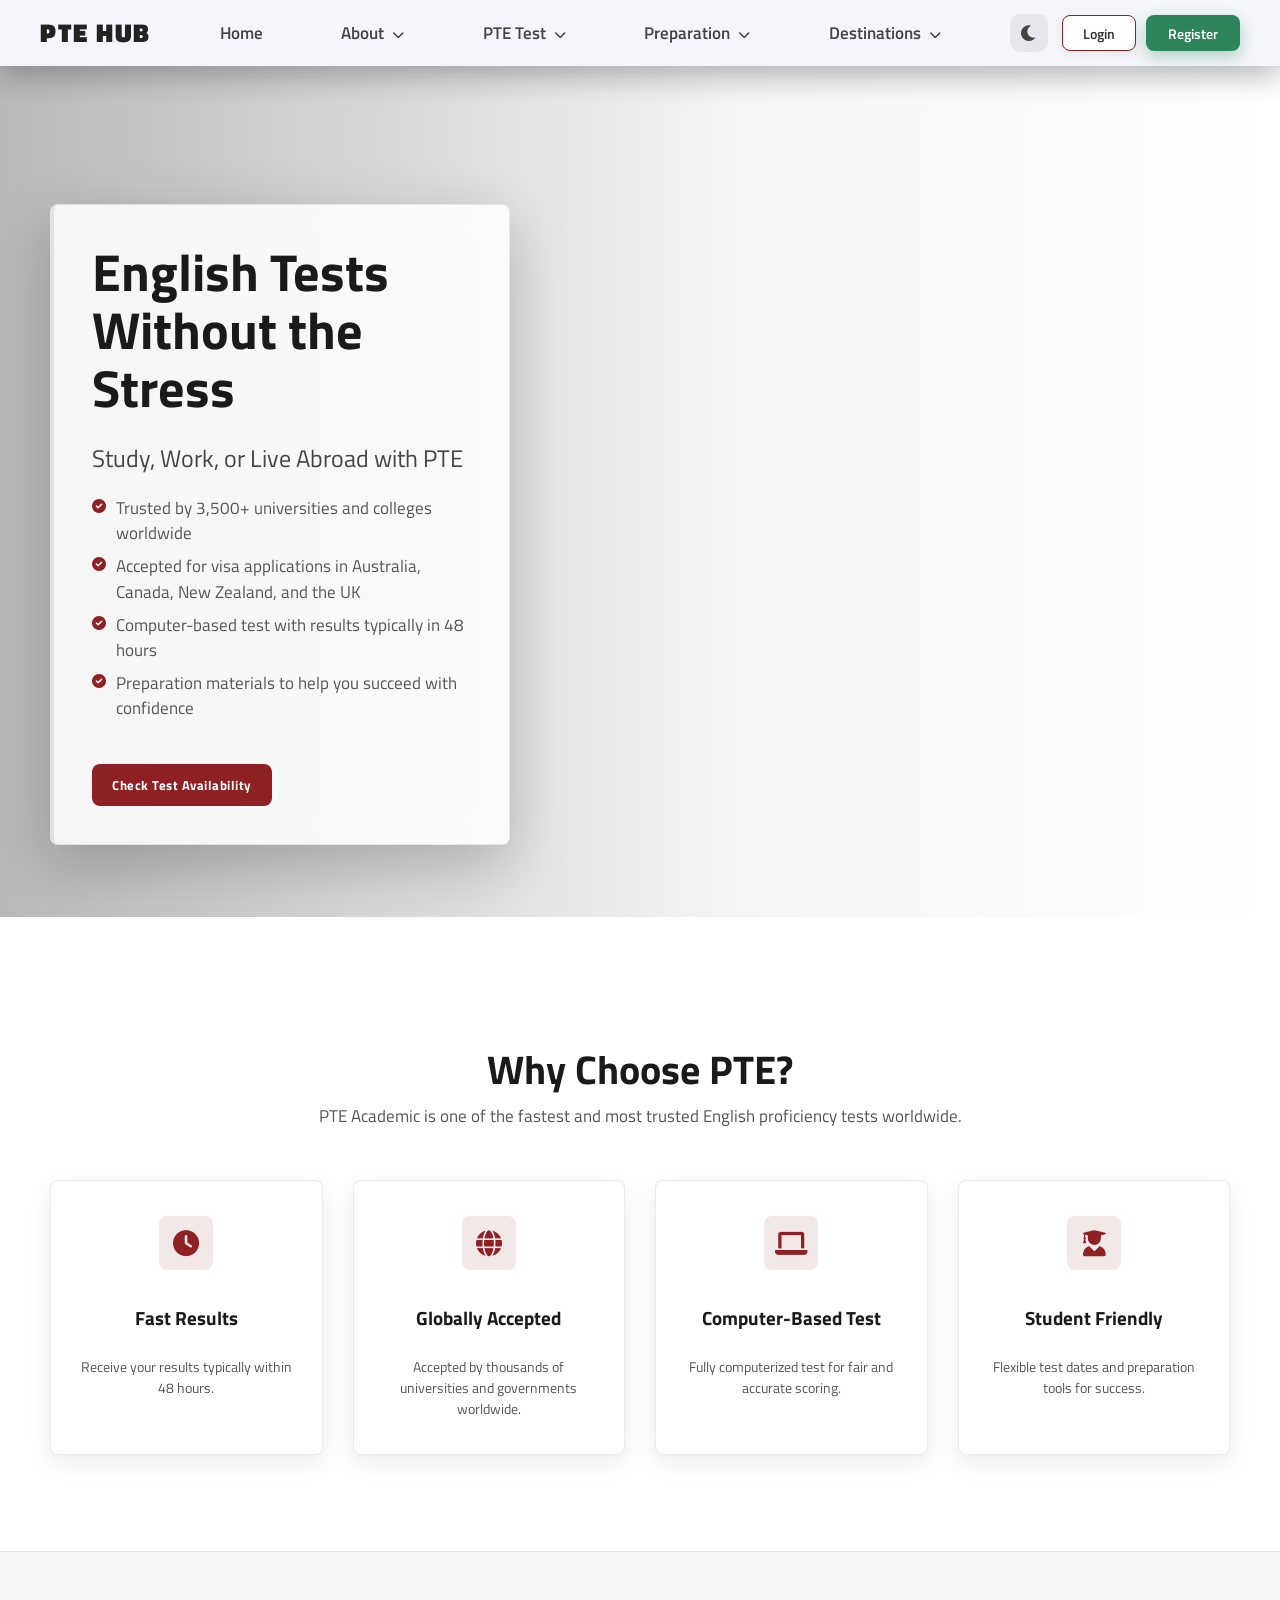
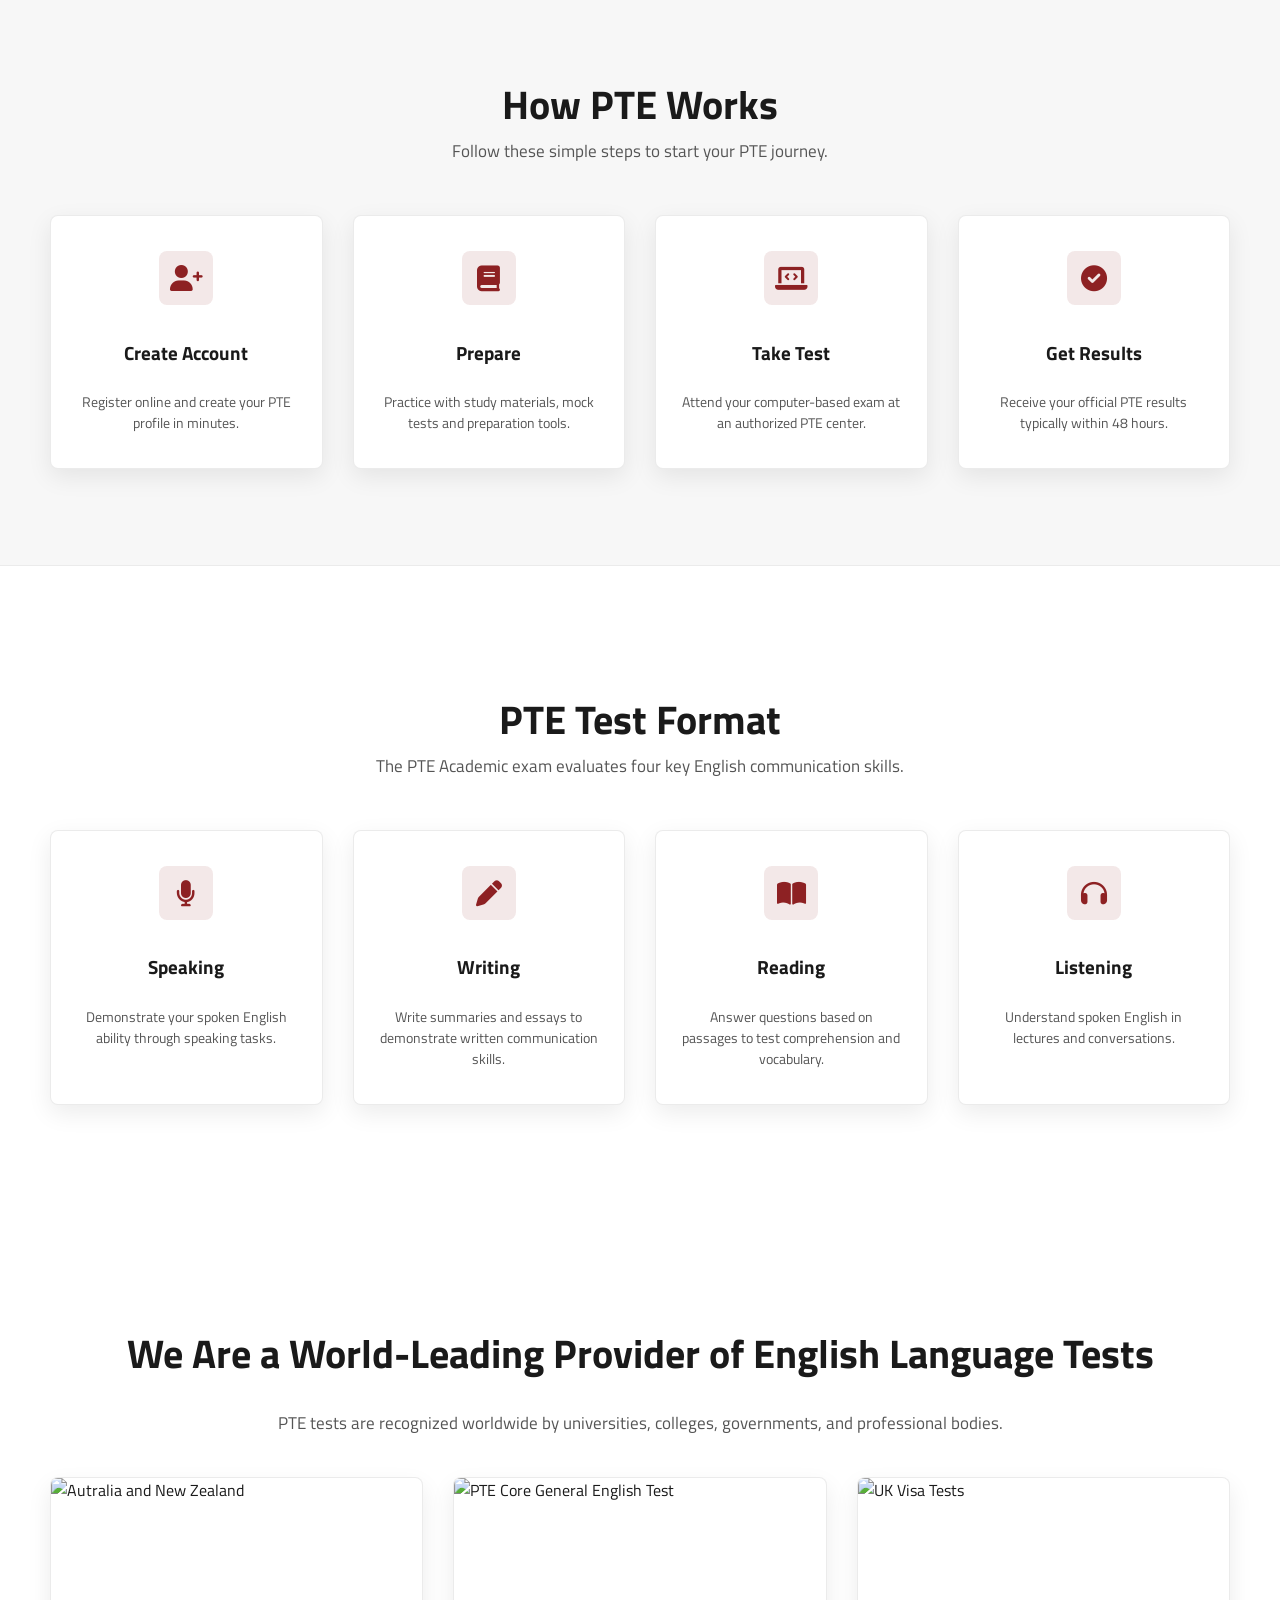
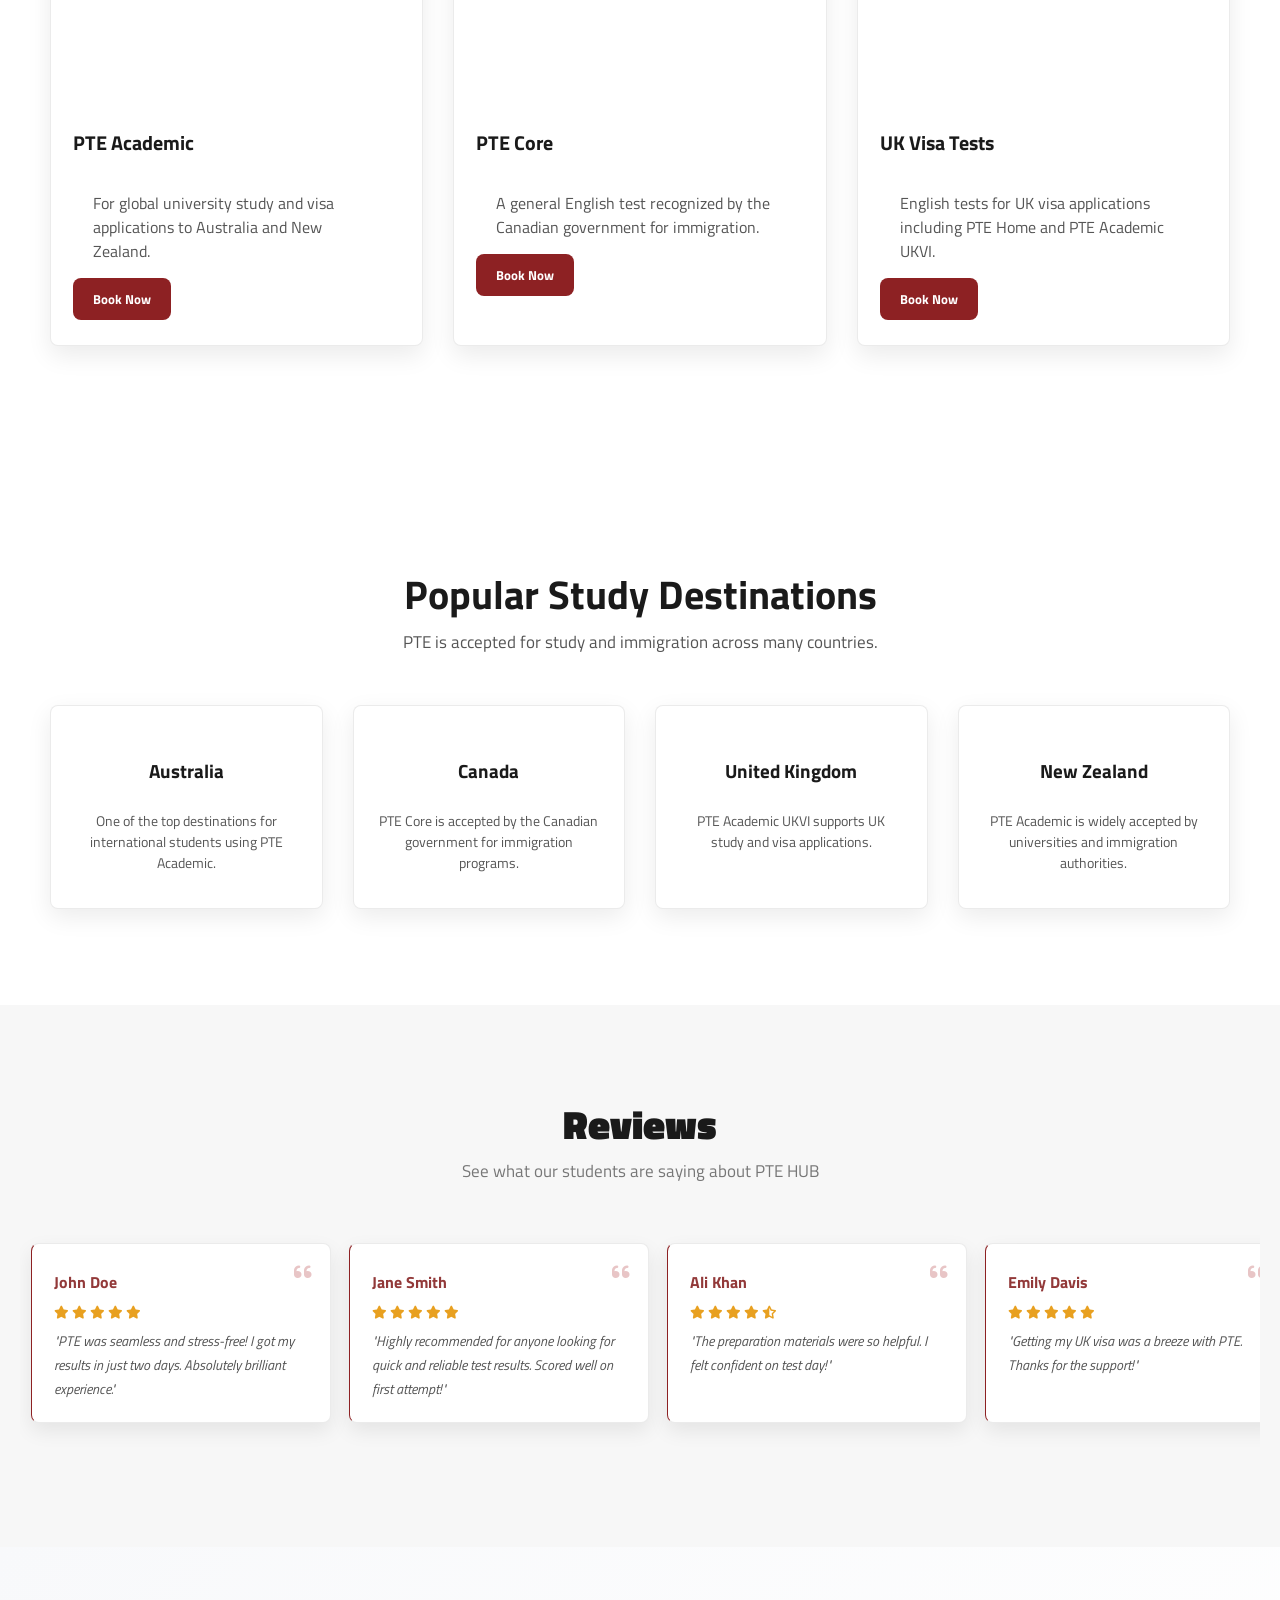
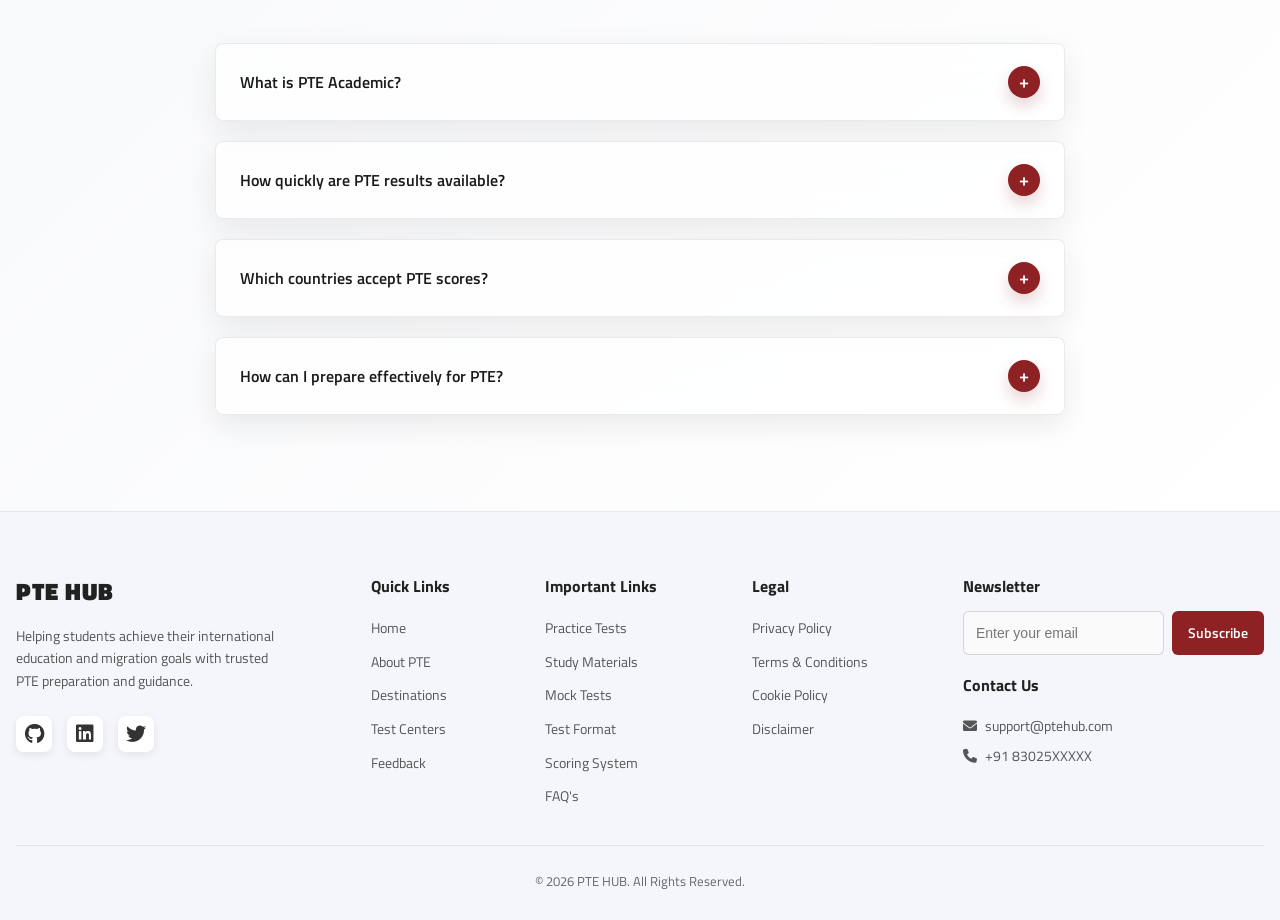
==== commit 90997418: "Initialized/Backend" ====
--- a/index.html
+++ b/index.html
@@ -1,432 +1,436 @@
-<!DOCTYPE html>
-<html lang="en">
-
-<head>
-    <meta charset="UTF-8">
-    <meta name="viewport" content="width=device-width, initial-scale=1.0">
-    <title>PTE HUB</title>
-
-    <!-- Google Fonts -->
-    <link rel="preconnect" href="https://fonts.googleapis.com">
-    <link rel="preconnect" href="https://fonts.gstatic.com" crossorigin>
-    <link href="https://fonts.googleapis.com/css2?family=Titillium+Web:ital,wght@0,200;0,300;0,400;0,600;0,700;0,900;1,200;1,300;1,400;1,600;1,700&display=swap" rel="stylesheet">
-
-    <link rel="stylesheet" href="styles/css/style.css">
-    <link rel="stylesheet" href="styles/css/navbar.css">
-    <link rel="stylesheet" href="styles/css/footer.css">
-    <link rel="stylesheet" href="styles/css/auth-popup.css">
-    <link rel="preload" href="components/navbar.html" as="fetch" crossorigin="anonymous">
-
-    <link href="https://cdnjs.cloudflare.com/ajax/libs/font-awesome/6.0.0-beta3/css/all.min.css" rel="stylesheet">
-</head>
-
-<body>
-
-    <!-- Navbar -->
-    <header id="header">
-        <div id="navbar-placeholder"></div>
-    </header>
-
-    <main>
-
-        <!-- Hero Section -->
-        <section id="point">
-            <div class="hero-wrapper">
-                <div class="hero-image"></div>
-
-                <div class="hero-text">
-                    <h2>English Tests Without the Stress</h2>
-                    <h3>Study, Work, or Live Abroad with PTE</h3>
-
-                    <ul class="hero-points">
-                        <li><i class="fas fa-check-circle"></i> Trusted by 3,500+ universities and colleges worldwide</li>
-                        <li><i class="fas fa-check-circle"></i> Accepted for visa applications in Australia, Canada, New Zealand, and the UK</li>
-                        <li><i class="fas fa-check-circle"></i> Computer-based test with results typically in 48 hours</li>
-                        <li><i class="fas fa-check-circle"></i> Preparation materials to help you succeed with confidence</li>
-                    </ul>
-
-                    <div class="hero-actions">
-                        <button id="address">Check Test Availability</button>
-                    </div>
-                </div>
-            </div>
-        </section>
-
-        <!-- Why Choose PTE -->
-        <section id="about-section" class="features-section reveal">
-
-            <div class="features-heading">
-                <h2>Why Choose PTE?</h2>
-                <p>PTE Academic is one of the fastest and most trusted English proficiency tests worldwide.</p>
-            </div>
-
-            <div class="features-container">
-
-                <div class="feature-box">
-                    <i class="fas fa-clock"></i>
-                    <h3>Fast Results</h3>
-                    <p>Receive your results typically within 48 hours.</p>
-                </div>
-
-                <div class="feature-box">
-                    <i class="fas fa-globe"></i>
-                    <h3>Globally Accepted</h3>
-                    <p>Accepted by thousands of universities and governments worldwide.</p>
-                </div>
-
-                <div class="feature-box">
-                    <i class="fas fa-laptop"></i>
-                    <h3>Computer-Based Test</h3>
-                    <p>Fully computerized test for fair and accurate scoring.</p>
-                </div>
-
-                <div class="feature-box">
-                    <i class="fas fa-user-graduate"></i>
-                    <h3>Student Friendly</h3>
-                    <p>Flexible test dates and preparation tools for success.</p>
-                </div>
-
-            </div>
-
-        </section>
-
-        <!-- How PTE Works -->
-        <section id="pte-section" class="features-section reveal">
-
-            <div class="features-heading">
-                <h2>How PTE Works</h2>
-                <p>Follow these simple steps to start your PTE journey.</p>
-            </div>
-
-            <div class="features-container">
-
-                <div class="feature-box">
-                    <i class="fas fa-user-plus"></i>
-                    <h3>Create Account</h3>
-                    <p>Register online and create your PTE profile in minutes.</p>
-                </div>
-
-                <div class="feature-box">
-                    <i class="fas fa-book"></i>
-                    <h3>Prepare</h3>
-                    <p>Practice with study materials, mock tests and preparation tools.</p>
-                </div>
-
-                <div class="feature-box">
-                    <i class="fas fa-laptop-code"></i>
-                    <h3>Take Test</h3>
-                    <p>Attend your computer-based exam at an authorized PTE center.</p>
-                </div>
-
-                <div class="feature-box">
-                    <i class="fas fa-check-circle"></i>
-                    <h3>Get Results</h3>
-                    <p>Receive your official PTE results typically within 48 hours.</p>
-                </div>
-
-            </div>
-
-        </section>
-
-        <!-- PTE Test Format -->
-        <section id="prep-section" class="features-section reveal">
-
-            <div class="features-heading">
-                <h2>PTE Test Format</h2>
-                <p>The PTE Academic exam evaluates four key English communication skills.</p>
-            </div>
-
-            <div class="features-container">
-
-                <div class="feature-box">
-                    <i class="fas fa-microphone"></i>
-                    <h3>Speaking</h3>
-                    <p>Demonstrate your spoken English ability through speaking tasks.</p>
-                </div>
-
-                <div class="feature-box">
-                    <i class="fas fa-pen"></i>
-                    <h3>Writing</h3>
-                    <p>Write summaries and essays to demonstrate written communication skills.</p>
-                </div>
-
-                <div class="feature-box">
-                    <i class="fas fa-book-open"></i>
-                    <h3>Reading</h3>
-                    <p>Answer questions based on passages to test comprehension and vocabulary.</p>
-                </div>
-
-                <div class="feature-box">
-                    <i class="fas fa-headphones"></i>
-                    <h3>Listening</h3>
-                    <p>Understand spoken English in lectures and conversations.</p>
-                </div>
-
-            </div>
-
-        </section>
-
-        <!-- Test Types -->
-        <section id="page2">
-
-            <div id="alpha">
-                <h2>We Are a World-Leading Provider of English Language Tests</h2>
-                <p>PTE tests are recognized worldwide by universities, colleges, governments, and professional bodies.</p>
-            </div>
-
-            <div id="container">
-
-                <div class="cards">
-                    <img src="assets/images/Australia_university.jpg" alt=Australia">
-                    <h3>PTE Academic</h3>
-                    <p>For global university study and visa applications to Australia and New Zealand.</p>
-                    <button id="book-now-btn">Book Now</button>
-                </div>
-
-                <div class="cards">
-                    <img src="assets/images/uk-london.jpg" alt="London, UK">
-                    <h3>PTE Core</h3>
-                    <p>A general English test recognized by the Canadian government for immigration.</p>
-                    <button id="book-now-btn">Book Now</button>
-                </div>
-
-                <div class="cards">
-                    <img src="assets/images/canada.jpg" alt="Canada">
-                    <h3>UK Visa Tests</h3>
-                    <p>English tests for UK visa applications including PTE Home and PTE Academic UKVI.</p>
-                    <button id="book-now-btn">Book Now</button>
-                </div>
-
-            </div>
-
-        </section>
-
-        <!-- Popular Study Destinations -->
-        <section id="dest-section" class="features-section reveal">
-
-            <div class="features-heading">
-                <h2>Popular Study Destinations</h2>
-                <p>PTE is accepted for study and immigration across many countries.</p>
-            </div>
-
-            <div class="features-container">
-
-                <div class="feature-box">
-                    <h3>Australia</h3>
-                    <p>One of the top destinations for international students using PTE Academic.</p>
-                </div>
-
-                <div class="feature-box">
-                    <h3>Canada</h3>
-                    <p>PTE Core is accepted by the Canadian government for immigration programs.</p>
-                </div>
-
-                <div class="feature-box">
-                    <h3>United Kingdom</h3>
-                    <p>PTE Academic UKVI supports UK study and visa applications.</p>
-                </div>
-
-                <div class="feature-box">
-                    <h3>New Zealand</h3>
-                    <p>PTE Academic is widely accepted by universities and immigration authorities.</p>
-                </div>
-
-            </div>
-
-        </section>
-
-        <!-- Reviews -->
-        <section id="contact">
-
-            <div class="reviews-head">
-                <h2>Reviews</h2>
-                <p>See what our students are saying about PTE HUB</p>
-            </div>
-
-            <div class="reviews-scroll-wrapper">
-
-                <div id="reviews">
-
-                    <div class="reviews-slide">
-                        <div class="review">
-                            <div class="review-quote"><i class="fas fa-quote-left"></i></div>
-                            <h3>John Doe</h3>
-                            <div class="review-stars">
-                                <i class="fas fa-star"></i><i class="fas fa-star"></i><i class="fas fa-star"></i><i class="fas fa-star"></i><i class="fas fa-star"></i>
-                            </div>
-                            <p>"PTE was seamless and stress-free! I got my results in just two days. Absolutely brilliant experience."</p>
-                        </div>
-
-                        <div class="review">
-                            <div class="review-quote"><i class="fas fa-quote-left"></i></div>
-                            <h3>Jane Smith</h3>
-                            <div class="review-stars">
-                                <i class="fas fa-star"></i><i class="fas fa-star"></i><i class="fas fa-star"></i><i class="fas fa-star"></i><i class="fas fa-star"></i>
-                            </div>
-                            <p>"Highly recommended for anyone looking for quick and reliable test results. Scored well on first attempt!"</p>
-                        </div>
-
-                        <div class="review">
-                            <div class="review-quote"><i class="fas fa-quote-left"></i></div>
-                            <h3>Ali Khan</h3>
-                            <div class="review-stars">
-                                <i class="fas fa-star"></i><i class="fas fa-star"></i><i class="fas fa-star"></i><i class="fas fa-star"></i><i class="fas fa-star-half-alt"></i>
-                            </div>
-                            <p>"The preparation materials were so helpful. I felt confident on test day!"</p>
-                        </div>
-
-                        <div class="review">
-                            <div class="review-quote"><i class="fas fa-quote-left"></i></div>
-                            <h3>Emily Davis</h3>
-                            <div class="review-stars">
-                                <i class="fas fa-star"></i><i class="fas fa-star"></i><i class="fas fa-star"></i><i class="fas fa-star"></i><i class="fas fa-star"></i>
-                            </div>
-                            <p>"Getting my UK visa was a breeze with PTE. Thanks for the support!"</p>
-                        </div>
-
-                        <div class="review">
-                            <div class="review-quote"><i class="fas fa-quote-left"></i></div>
-                            <h3>Rajesh Kumar</h3>
-                            <div class="review-stars">
-                                <i class="fas fa-star"></i><i class="fas fa-star"></i><i class="fas fa-star"></i><i class="fas fa-star"></i><i class="fas fa-star"></i>
-                            </div>
-                            <p>"Great experience! The test environment was very comfortable and results came fast."</p>
-                        </div>
-
-                        <div class="review">
-                            <div class="review-quote"><i class="fas fa-quote-left"></i></div>
-                            <h3>Priya Mehta</h3>
-                            <div class="review-stars">
-                                <i class="fas fa-star"></i><i class="fas fa-star"></i><i class="fas fa-star"></i><i class="fas fa-star"></i><i class="fas fa-star"></i>
-                            </div>
-                            <p>"PTE HUB's mock tests made all the difference. Scored 79+ across all sections on my first try!"</p>
-                        </div>
-                    </div>
-
-                    <div class="reviews-slide" aria-hidden="true">
-                        <div class="review">
-                            <div class="review-quote"><i class="fas fa-quote-left"></i></div>
-                            <h3>John Doe</h3>
-                            <div class="review-stars">
-                                <i class="fas fa-star"></i><i class="fas fa-star"></i><i class="fas fa-star"></i><i class="fas fa-star"></i><i class="fas fa-star"></i>
-                            </div>
-                            <p>"PTE was seamless and stress-free! I got my results in just two days. Absolutely brilliant experience."</p>
-                        </div>
-
-                        <div class="review">
-                            <div class="review-quote"><i class="fas fa-quote-left"></i></div>
-                            <h3>Jane Smith</h3>
-                            <div class="review-stars">
-                                <i class="fas fa-star"></i><i class="fas fa-star"></i><i class="fas fa-star"></i><i class="fas fa-star"></i><i class="fas fa-star"></i>
-                            </div>
-                            <p>"Highly recommended for anyone looking for quick and reliable test results. Scored well on first attempt!"</p>
-                        </div>
-
-                        <div class="review">
-                            <div class="review-quote"><i class="fas fa-quote-left"></i></div>
-                            <h3>Ali Khan</h3>
-                            <div class="review-stars">
-                                <i class="fas fa-star"></i><i class="fas fa-star"></i><i class="fas fa-star"></i><i class="fas fa-star"></i><i class="fas fa-star-half-alt"></i>
-                            </div>
-                            <p>"The preparation materials were so helpful. I felt confident on test day!"</p>
-                        </div>
-
-                        <div class="review">
-                            <div class="review-quote"><i class="fas fa-quote-left"></i></div>
-                            <h3>Emily Davis</h3>
-                            <div class="review-stars">
-                                <i class="fas fa-star"></i><i class="fas fa-star"></i><i class="fas fa-star"></i><i class="fas fa-star"></i><i class="fas fa-star"></i>
-                            </div>
-                            <p>"Getting my UK visa was a breeze with PTE. Thanks for the support!"</p>
-                        </div>
-
-                        <div class="review">
-                            <div class="review-quote"><i class="fas fa-quote-left"></i></div>
-                            <h3>Rajesh Kumar</h3>
-                            <div class="review-stars">
-                                <i class="fas fa-star"></i><i class="fas fa-star"></i><i class="fas fa-star"></i><i class="fas fa-star"></i><i class="fas fa-star"></i>
-                            </div>
-                            <p>"Great experience! The test environment was very comfortable and results came fast."</p>
-                        </div>
-
-                        <div class="review">
-                            <div class="review-quote"><i class="fas fa-quote-left"></i></div>
-                            <h3>Priya Mehta</h3>
-                            <div class="review-stars">
-                                <i class="fas fa-star"></i><i class="fas fa-star"></i><i class="fas fa-star"></i><i class="fas fa-star"></i><i class="fas fa-star"></i>
-                            </div>
-                            <p>"PTE HUB's mock tests made all the difference. Scored 79+ across all sections on my first try!"</p>
-                        </div>
-                    </div>
-
-                </div>
-
-            </div>
-
-        </section>
-
-
-        <!-- ===== FAQ PREVIEW SECTION ===== -->
-        <section id="faq-section" class="faq-section">
-            <div class="faq-list">
-
-                <div class="faq-item">
-                    <button class="faq-question">
-                        What is PTE Academic?
-                        <span>+</span>
-                    </button>
-                    <div class="faq-answer">
-                        <p>PTE Academic is a fully computer-based English proficiency test designed to assess real-life communication skills using AI scoring.</p>
-                    </div>
-                </div>
-            
-                <div class="faq-item">
-                    <button class="faq-question">
-                        How quickly are PTE results available?
-                        <span>+</span>
-                    </button>
-                    <div class="faq-answer">
-                        <p>PTE results are typically available within 48 hours, making it one of the fastest English proficiency tests.</p>
-                    </div>
-                </div>
-            
-                <div class="faq-item">
-                    <button class="faq-question">
-                        Which countries accept PTE scores?
-                        <span>+</span>
-                    </button>
-                    <div class="faq-answer">
-                        <p>PTE is accepted by thousands of institutions and governments in Australia, Canada, the UK, New Zealand, and more.</p>
-                    </div>
-                </div>
-            
-                <div class="faq-item">
-                    <button class="faq-question">
-                        How can I prepare effectively for PTE?
-                        <span>+</span>
-                    </button>
-                    <div class="faq-answer">
-                        <p>You can prepare using mock tests, AI-based scoring tools, and structured learning resources available on PTE HUB.</p>
-                    </div>
-                </div>
-            
-            </div>
-        </section>
-
-    </main>
-
-    <div id="footer-placeholder"></div>
-    <div id="auth-popup-placeholder"></div>
-
-    <script src="scripts/js/navbar.js"></script>
-    <script src="scripts/js/footer.js"></script>
-    <script src="scripts/js/script.js"></script>
-    <script src="scripts/js/auth-popup.js"></script>
-
-    <!-- Scroll To Top Button -->
-    <button id="scrollTopBtn" title="Back to top">
-        <i class="fas fa-arrow-up"></i>
-    </button>
-
-</body>
-</html>
+<!DOCTYPE html>
+<html lang="en">
+
+<head>
+    <meta charset="UTF-8">
+    <meta name="viewport" content="width=device-width, initial-scale=1.0">
+    <title>PTE HUB</title>
+
+    <!-- Google Fonts -->
+    <link rel="preconnect" href="https://fonts.googleapis.com">
+    <link rel="preconnect" href="https://fonts.gstatic.com" crossorigin>
+    <link href="https://fonts.googleapis.com/css2?family=Titillium+Web:ital,wght@0,200;0,300;0,400;0,600;0,700;0,900;1,200;1,300;1,400;1,600;1,700&display=swap" rel="stylesheet">
+
+    <link rel="stylesheet" href="styles/css/style.css">
+    <link rel="stylesheet" href="styles/css/navbar.css">
+    <link rel="stylesheet" href="styles/css/footer.css">
+    <link rel="stylesheet" href="styles/css/auth-popup.css">
+    <link rel="preload" href="components/navbar.html" as="fetch" crossorigin="anonymous">
+    <link rel="stylesheet" href="styles/css/theme.css">
+    <link href="https://cdnjs.cloudflare.com/ajax/libs/font-awesome/6.0.0-beta3/css/all.min.css" rel="stylesheet">
+    <script src="scripts/js/theme.js"></script>
+    <!-- Bold Logo -->
+    <style>.logo-text { font-weight: 800; }</style>
+</head>
+
+<body>
+
+    <!-- Navbar -->
+    <header id="header">
+        <div id="navbar-placeholder"></div>
+    </header>
+
+    <main>
+
+        <!-- Hero Section -->
+        <section id="hero-ssection">
+            <div class="hero-image">
+            <div class="hero-wrapper">
+
+                <div class="hero-text">
+                    <h2>English Tests Without the Stress</h2>
+                    <h3>Study, Work, or Live Abroad with PTE</h3>
+
+                    <ul class="hero-points">
+                        <li><i class="fas fa-check-circle"></i> Trusted by 3,500+ universities and colleges worldwide</li>
+                        <li><i class="fas fa-check-circle"></i> Accepted for visa applications in Australia, Canada, New Zealand, and the UK</li>
+                        <li><i class="fas fa-check-circle"></i> Computer-based test with results typically in 48 hours</li>
+                        <li><i class="fas fa-check-circle"></i> Preparation materials to help you succeed with confidence</li>
+                    </ul>
+
+                    <div class="hero-actions">
+                        <button id="address">Check Test Availability</button>
+                    </div>
+                </div>
+                </div>
+            </div>
+        </section>
+
+        <!-- Why Choose PTE -->
+        <section id="about-section" class="features-section reveal">
+
+            <div class="features-heading">
+                <h2>Why Choose PTE?</h2>
+                <p>PTE Academic is one of the fastest and most trusted English proficiency tests worldwide.</p>
+            </div>
+
+            <div class="features-container">
+
+                <div class="feature-box">
+                    <i class="fas fa-clock"></i>
+                    <h3>Fast Results</h3>
+                    <p>Receive your results typically within 48 hours.</p>
+                </div>
+
+                <div class="feature-box">
+                    <i class="fas fa-globe"></i>
+                    <h3>Globally Accepted</h3>
+                    <p>Accepted by thousands of universities and governments worldwide.</p>
+                </div>
+
+                <div class="feature-box">
+                    <i class="fas fa-laptop"></i>
+                    <h3>Computer-Based Test</h3>
+                    <p>Fully computerized test for fair and accurate scoring.</p>
+                </div>
+
+                <div class="feature-box">
+                    <i class="fas fa-user-graduate"></i>
+                    <h3>Student Friendly</h3>
+                    <p>Flexible test dates and preparation tools for success.</p>
+                </div>
+
+            </div>
+
+        </section>
+
+        <!-- How PTE Works -->
+        <section id="pte-section" class="features-section reveal">
+
+            <div class="features-heading">
+                <h2>How PTE Works</h2>
+                <p>Follow these simple steps to start your PTE journey.</p>
+            </div>
+
+            <div class="features-container">
+
+                <div class="feature-box">
+                    <i class="fas fa-user-plus"></i>
+                    <h3>Create Account</h3>
+                    <p>Register online and create your PTE profile in minutes.</p>
+                </div>
+
+                <div class="feature-box">
+                    <i class="fas fa-book"></i>
+                    <h3>Prepare</h3>
+                    <p>Practice with study materials, mock tests and preparation tools.</p>
+                </div>
+
+                <div class="feature-box">
+                    <i class="fas fa-laptop-code"></i>
+                    <h3>Take Test</h3>
+                    <p>Attend your computer-based exam at an authorized PTE center.</p>
+                </div>
+
+                <div class="feature-box">
+                    <i class="fas fa-check-circle"></i>
+                    <h3>Get Results</h3>
+                    <p>Receive your official PTE results typically within 48 hours.</p>
+                </div>
+
+            </div>
+
+        </section>
+
+        <!-- PTE Test Format -->
+        <section id="prep-section" class="features-section reveal">
+
+            <div class="features-heading">
+                <h2>PTE Test Format</h2>
+                <p>The PTE Academic exam evaluates four key English communication skills.</p>
+            </div>
+
+            <div class="features-container">
+
+                <div class="feature-box">
+                    <i class="fas fa-microphone"></i>
+                    <h3>Speaking</h3>
+                    <p>Demonstrate your spoken English ability through speaking tasks.</p>
+                </div>
+
+                <div class="feature-box">
+                    <i class="fas fa-pen"></i>
+                    <h3>Writing</h3>
+                    <p>Write summaries and essays to demonstrate written communication skills.</p>
+                </div>
+
+                <div class="feature-box">
+                    <i class="fas fa-book-open"></i>
+                    <h3>Reading</h3>
+                    <p>Answer questions based on passages to test comprehension and vocabulary.</p>
+                </div>
+
+                <div class="feature-box">
+                    <i class="fas fa-headphones"></i>
+                    <h3>Listening</h3>
+                    <p>Understand spoken English in lectures and conversations.</p>
+                </div>
+
+            </div>
+
+        </section>
+
+        <!-- Test Types -->
+        <section id="page2">
+
+            <div id="alpha">
+                <h2>We Are a World-Leading Provider of English Language Tests</h2>
+                <p>PTE tests are recognized worldwide by universities, colleges, governments, and professional bodies.</p>
+            </div>
+
+            <div id="container">
+
+                <div class="cards">
+                    <img src="assets/images/australia_nz.png" alt="Autralia and New Zealand">
+                    <h3>PTE Academic</h3>
+                    <p>For global university study and visa applications to Australia and New Zealand.</p>
+                    <button id="book-now-btn">Book Now</button>
+                </div>
+
+                <div class="cards">
+                    <img src="assets/images/pte_core_english.png" alt="PTE Core General English Test">
+                    <h3>PTE Core</h3>
+                    <p>A general English test recognized by the Canadian government for immigration.</p>
+                    <button id="book-now-btn">Book Now</button>
+                </div>
+
+                <div class="cards">
+                    <img src="assets/images/uk.jpg" alt="UK Visa Tests">
+                    <h3>UK Visa Tests</h3>
+                    <p>English tests for UK visa applications including PTE Home and PTE Academic UKVI.</p>
+                    <button id="book-now-btn">Book Now</button>
+                </div>
+
+            </div>
+
+        </section>
+
+        <!-- Popular Study Destinations -->
+        <section id="dest-section" class="features-section reveal">
+
+            <div class="features-heading">
+                <h2>Popular Study Destinations</h2>
+                <p>PTE is accepted for study and immigration across many countries.</p>
+            </div>
+
+            <div class="features-container">
+
+                <div class="feature-box">
+                    <h3>Australia</h3>
+                    <p>One of the top destinations for international students using PTE Academic.</p>
+                </div>
+
+                <div class="feature-box">
+                    <h3>Canada</h3>
+                    <p>PTE Core is accepted by the Canadian government for immigration programs.</p>
+                </div>
+
+                <div class="feature-box">
+                    <h3>United Kingdom</h3>
+                    <p>PTE Academic UKVI supports UK study and visa applications.</p>
+                </div>
+
+                <div class="feature-box">
+                    <h3>New Zealand</h3>
+                    <p>PTE Academic is widely accepted by universities and immigration authorities.</p>
+                </div>
+
+            </div>
+
+        </section>
+
+        <!-- Reviews -->
+        <section id="contact">
+
+            <div class="reviews-head">
+                <h2>Reviews</h2>
+                <p>See what our students are saying about PTE HUB</p>
+            </div>
+
+            <div class="reviews-scroll-wrapper">
+
+                <div id="reviews">
+
+                    <div class="reviews-slide">
+                        <div class="review">
+                            <div class="review-quote"><i class="fas fa-quote-left"></i></div>
+                            <h3>John Doe</h3>
+                            <div class="review-stars">
+                                <i class="fas fa-star"></i><i class="fas fa-star"></i><i class="fas fa-star"></i><i class="fas fa-star"></i><i class="fas fa-star"></i>
+                            </div>
+                            <p><i>"PTE was seamless and stress-free! I got my results in just two days. Absolutely brilliant experience."</i></p>
+                        </div>
+
+                        <div class="review">
+                            <div class="review-quote"><i class="fas fa-quote-left"></i></div>
+                            <h3>Jane Smith</h3>
+                            <div class="review-stars">
+                                <i class="fas fa-star"></i><i class="fas fa-star"></i><i class="fas fa-star"></i><i class="fas fa-star"></i><i class="fas fa-star"></i>
+                            </div>
+                            <p><i>"Highly recommended for anyone looking for quick and reliable test results. Scored well on first attempt!"</i></p>
+                        </div>
+
+                        <div class="review">
+                            <div class="review-quote"><i class="fas fa-quote-left"></i></div>
+                            <h3>Ali Khan</h3>
+                            <div class="review-stars">
+                                <i class="fas fa-star"></i><i class="fas fa-star"></i><i class="fas fa-star"></i><i class="fas fa-star"></i><i class="fas fa-star-half-alt"></i>
+                            </div>
+                            <p><i>"The preparation materials were so helpful. I felt confident on test day!"</i></p>
+                        </div>
+
+                        <div class="review">
+                            <div class="review-quote"><i class="fas fa-quote-left"></i></div>
+                            <h3>Emily Davis</h3>
+                            <div class="review-stars">
+                                <i class="fas fa-star"></i><i class="fas fa-star"></i><i class="fas fa-star"></i><i class="fas fa-star"></i><i class="fas fa-star"></i>
+                            </div>
+                            <p><i>"Getting my UK visa was a breeze with PTE. Thanks for the support!"</i></p>
+                        </div>
+
+                        <div class="review">
+                            <div class="review-quote"><i class="fas fa-quote-left"></i></div>
+                            <h3>Rajesh Kumar</h3>
+                            <div class="review-stars">
+                                <i class="fas fa-star"></i><i class="fas fa-star"></i><i class="fas fa-star"></i><i class="fas fa-star"></i><i class="fas fa-star"></i>
+                            </div>
+                            <p><i>"Great experience! The test environment was very comfortable and results came fast."</i></p>
+                        </div>
+
+                        <div class="review">
+                            <div class="review-quote"><i class="fas fa-quote-left"></i></div>
+                            <h3>Priya Mehta</h3>
+                            <div class="review-stars">
+                                <i class="fas fa-star"></i><i class="fas fa-star"></i><i class="fas fa-star"></i><i class="fas fa-star"></i><i class="fas fa-star"></i>
+                            </div>
+                            <p><i>"PTE HUB's mock tests made all the difference. Scored 79+ across all sections on my first try!"</i></p>
+                        </div>
+                    </div>
+
+                    <div class="reviews-slide" aria-hidden="true">
+                        <div class="review">
+                            <div class="review-quote"><i class="fas fa-quote-left"></i></div>
+                            <h3>John Doe</h3>
+                            <div class="review-stars">
+                                <i class="fas fa-star"></i><i class="fas fa-star"></i><i class="fas fa-star"></i><i class="fas fa-star"></i><i class="fas fa-star"></i>
+                            </div>
+                            <p><i>"PTE was seamless and stress-free! I got my results in just two days. Absolutely brilliant experience."</i></p>
+                        </div>
+
+                        <div class="review">
+                            <div class="review-quote"><i class="fas fa-quote-left"></i></div>
+                            <h3>Jane Smith</h3>
+                            <div class="review-stars">
+                                <i class="fas fa-star"></i><i class="fas fa-star"></i><i class="fas fa-star"></i><i class="fas fa-star"></i><i class="fas fa-star"></i>
+                            </div>
+                            <p><i>"Highly recommended for anyone looking for quick and reliable test results. Scored well on first attempt!"</i></p>
+                        </div>
+
+                        <div class="review">
+                            <div class="review-quote"><i class="fas fa-quote-left"></i></div>
+                            <h3>Ali Khan</h3>
+                            <div class="review-stars">
+                                <i class="fas fa-star"></i><i class="fas fa-star"></i><i class="fas fa-star"></i><i class="fas fa-star"></i><i class="fas fa-star-half-alt"></i>
+                            </div>
+                            <p><i>"The preparation materials were so helpful. I felt confident on test day!"</i></p>
+                        </div>
+
+                        <div class="review">
+                            <div class="review-quote"><i class="fas fa-quote-left"></i></div>
+                            <h3>Emily Davis</h3>
+                            <div class="review-stars">
+                                <i class="fas fa-star"></i><i class="fas fa-star"></i><i class="fas fa-star"></i><i class="fas fa-star"></i><i class="fas fa-star"></i>
+                            </div>
+                            <p><i>"Getting my UK visa was a breeze with PTE. Thanks for the support!"</i></p>
+                        </div>
+
+                        <div class="review">
+                            <div class="review-quote"><i class="fas fa-quote-left"></i></div>
+                            <h3>Rajesh Kumar</h3>
+                            <div class="review-stars">
+                                <i class="fas fa-star"></i><i class="fas fa-star"></i><i class="fas fa-star"></i><i class="fas fa-star"></i><i class="fas fa-star"></i>
+                            </div>
+                            <p><i>"Great experience! The test environment was very comfortable and results came fast."</i></p>
+                        </div>
+
+                        <div class="review">
+                            <div class="review-quote"><i class="fas fa-quote-left"></i></div>
+                            <h3>Priya Mehta</h3>
+                            <div class="review-stars">
+                                <i class="fas fa-star"></i><i class="fas fa-star"></i><i class="fas fa-star"></i><i class="fas fa-star"></i><i class="fas fa-star"></i>
+                            </div>
+                            <p><i>"PTE HUB's mock tests made all the difference. Scored 79+ across all sections on my first try!"</i></p>
+                        </div>
+                    </div>
+
+                </div>
+
+            </div>
+
+        </section>
+
+
+        <!-- ===== FAQ PREVIEW SECTION ===== -->
+        <section id="faq-section" class="faq-section">
+            <div class="faq-list">
+
+                <div class="faq-item">
+                    <button class="faq-question">
+                        What is PTE Academic?
+                        <span>+</span>
+                    </button>
+                    <div class="faq-answer">
+                        <p>PTE Academic is a fully computer-based English proficiency test designed to assess real-life communication skills using AI scoring.</p>
+                    </div>
+                </div>
+            
+                <div class="faq-item">
+                    <button class="faq-question">
+                        How quickly are PTE results available?
+                        <span>+</span>
+                    </button>
+                    <div class="faq-answer">
+                        <p>PTE results are typically available within 48 hours, making it one of the fastest English proficiency tests.</p>
+                    </div>
+                </div>
+            
+                <div class="faq-item">
+                    <button class="faq-question">
+                        Which countries accept PTE scores?
+                        <span>+</span>
+                    </button>
+                    <div class="faq-answer">
+                        <p>PTE is accepted by thousands of institutions and governments in Australia, Canada, the UK, New Zealand, and more.</p>
+                    </div>
+                </div>
+            
+                <div class="faq-item">
+                    <button class="faq-question">
+                        How can I prepare effectively for PTE?
+                        <span>+</span>
+                    </button>
+                    <div class="faq-answer">
+                        <p>You can prepare using mock tests, AI-based scoring tools, and structured learning resources available on PTE HUB.</p>
+                    </div>
+                </div>
+            
+            </div>
+        </section>
+
+    </main>
+
+    <div id="footer-placeholder"></div>
+    <div id="auth-popup-placeholder"></div>
+
+    <script src="scripts/js/navbar.js"></script>
+    <script src="scripts/js/footer.js"></script>
+    <script src="scripts/js/script.js"></script>
+    <script src="scripts/js/auth-popup.js"></script>
+
+    <!-- Scroll To Top Button -->
+    <button id="scrollTopBtn" title="Back to top">
+        <i class="fas fa-arrow-up"></i>
+    </button>
+
+</body>
+</html>
--- a/styles/css/style.css
+++ b/styles/css/style.css
@@ -1,1031 +1,1750 @@
-/* Global Styles */
-body {
-    margin: 0;
-    font-family: 'Titillium Web', sans-serif;
-    background: white;
-    color: #1a1a1a;
-    overflow-x: hidden;
-    padding-top: 64px;
-}
-
-button {
-    font-family: 'Titillium Web', sans-serif;
-}
-
-/* Header */
-#header {
-    position: absolute; /* overlay on hero */
-    top: 0;
-    left: 0;
-    width: 100%;
-
-    display: flex;
-    align-items: center;
-    justify-content: space-between;
-
-    padding: 15px 40px;
-
-    z-index: 999;
-
-    background: transparent; /* IMPORTANT */
-}
-
-#header img {
-    height: 50px;
-    width: auto;
-}
-
-#navbar-container {
-    display:flex;
-    align-items:center;
-    justify-content:space-between;
-    width:100%;
-    position:relative;
-}
-
-#navbar {
-    display:flex;
-    flex-direction:row;
-    align-items:center;
-    justify-content:center;
-    gap:20px;
-}
-
-#navbar li {
-    list-style: none;
-    padding: 0 20px;
-    position: relative;
-}
-
-#navbar li a {
-    font-size: 16px;
-    font-weight: 600;
-    text-decoration: none;
-    color: #1a1a1a;
-    transition: 0.3s ease;
-    border-bottom: 2px solid transparent;
-    padding-bottom: 8px;
-}
-
-#navbar li a:hover,
-#navbar li a.active {
-    color: #8d2123;
-}
-
-#mobile {
-    display: none;
-}
-
-#address, #book-now-btn{
-    display: block;
-    margin: 20px auto 0 auto; /* Centers the button horizontally */
-    background: #8d2123;
-    color: white;
-    padding: 10px 20px;
-    border: none;
-    border-radius: 8px;
-    cursor: pointer;
-}
-
-#address:hover, #book-now-btn:hover{
-    background:#6a181b;
-    transform:translateY(-2px);
-    box-shadow:0 8px 20px rgba(0,0,0,0.3);
-}
-
-#address:hover, #address1:hover {
-    background-color: #6a181b;
-}
-
-/* Hamburger Icon */
-.hamburger {
-    display: none;
-    cursor: pointer;
-}
-
-.hamburger i {
-    font-size: 30px;
-}
-
-/* Hero Section */
-#point{
-    background-image:url('../../assets/images/hero.jpg');
-    background-size:cover;
-    background-position:center;
-
-    min-height:calc(100vh - 80px); /* adjust based on navbar height */
-
-    display:flex;
-    align-items:center;
-    justify-content:center;
-
-    padding:80px 40px 40px 40px;
-}
-
-.hero-wrapper{
-    display:flex;
-    align-items:center;
-    justify-content:flex-end;
-    max-width:1200px;
-    width:100%;
-}
-
-.hero-image{
-    flex:1;
-}
-
-.hero-text{
-    max-width:460px;
-    background:rgba(255,255,255,0.85);
-    backdrop-filter:blur(14px);
-    padding:25px 38px 35px 38px;
-    border-radius:16px;
-    box-shadow:0 20px 60px rgba(0,0,0,0.22);
-    border:1px solid rgba(255,255,255,0.35);
-}
-
-.hero-text h2{
-    font-size:38px;
-    font-weight:700;
-    line-height:1.25;
-    margin-top:0;
-    margin-bottom:12px;
-    color:#1a1a1a;
-}
-
-.hero-text h3{
-    font-size:24px;
-    font-weight:500;
-    margin-bottom:22px;
-    color:#444;
-}
-
-.hero-text p{
-    margin:8px 0;
-    font-size:15px;
-    line-height:1.6;
-    color:#555;
-}
-
-.hero-text button{
-    margin-top:22px;
-}
-
-.hero-points{
-    list-style:none;
-    padding:0;
-    margin:18px 0 22px 0;
-}
-
-.hero-points li{
-    display:flex;
-    align-items:flex-start;
-    gap:10px;
-    font-size:15px;
-    color:#555;
-    margin-bottom:8px;
-    line-height:1.5;
-}
-
-.hero-points i{
-    color:#8d2123;
-    margin-top:3px;
-    font-size:14px;
-}
-
-.hero-actions{
-    margin-top:10px;
-}
-
-section.reveal{
-    padding:80px 20px;
-    text-align:center;
-}
-
-section.reveal:nth-of-type(even){
-    background:#ffffff;
-}
-
-section.reveal:nth-of-type(odd){
-    background:#f7f7f7;
-}
-
-.features-heading h2{
-    font-size:32px;
-    margin-bottom:10px;
-}
-
-.features-heading p{
-    color:#555;
-    margin-bottom:40px;
-}
-
-#page2{
-    background:#ffffff;
-    padding:80px 20px;
-}
-
-#alpha{
-    text-align:center;
-    margin-bottom:40px;
-}
-
-#alpha h2{
-    font-size:32px;
-    color:#1a1a1a;
-}
-
-#alpha p{
-    color:#555;
-}
-
-/* Cards Section */
-#container{
-    max-width:1200px;
-    margin:auto;
-    display:grid;
-    grid-template-columns:repeat(auto-fit,minmax(300px,1fr));
-    gap:30px;
-}
-
-#container .cards::after{
-    content:"";
-    position:absolute;
-    inset:0;
-    background:linear-gradient(120deg, transparent, rgba(255,255,255,0.3), transparent);
-    opacity:0;
-    transition:0.4s;
-}
-
-#container .cards:hover::after{
-    opacity:1;
-}
-
-#container .cards{
-    width:100%;
-    background:#ffffff;
-
-    border-radius:12px;
-    overflow:hidden;
-    position:relative;
-
-    box-shadow:0 10px 25px rgba(0,0,0,0.08);
-
-    transition:all 0.4s ease;
-
-    text-align:center;
-    padding-bottom:25px;
-}
-
-#container .cards::after{
-    content:"";
-    position:absolute;
-    inset:0;
-    background:linear-gradient(120deg, transparent, rgba(255,255,255,0.3), transparent);
-    opacity:0;
-    transition:0.4s;
-}
-
-#container .cards:hover::after{
-    opacity:1;
-}
-
-#address, #address1{
-    letter-spacing:0.5px;
-}
-
-#container .cards:hover{
-    transform:translateY(-10px);
-    box-shadow:0 20px 40px rgba(0,0,0,0.15);
-}
-
-#container .cards img{
-    width:100%;
-    height:220px;
-
-    object-fit:cover;
-
-    border-top-left-radius:12px;
-    border-top-right-radius:12px;
-
-    transition:transform 0.4s ease;
-}
-
-#container .cards:hover img{
-    transform:scale(1.08);
-}
-
-#container .cards h3{
-    margin-top:20px;
-    font-size:20px;
-    color:#1a1a1a;
-}
-
-#container .cards p{
-    padding:0 20px;
-    color:#555;
-    line-height:1.5;
-}
-
-#container .cards button{
-    margin-top:15px;
-}
-
-/* ===== REVIEWS SECTION ===== */
-
-#contact {
-    background: #f4f4f6;
-    padding: 80px 20px 70px;
-    text-align: center;
-    position: relative;
-}
-
-/* Centered heading block */
-.reviews-head {
-    margin-bottom: 48px;
-    text-align: center;
-}
-
-.reviews-head h2 {
-    font-size: clamp(28px, 3.5vw, 40px);
-    font-weight: 800;
-    color: #1a1a1a;
-    margin: 0 0 10px;
-    letter-spacing: -0.5px;
-}
-
-.reviews-head p {
-    font-size: 16px;
-    color: #777;
-    margin: 0 auto;
-    max-width: 480px;
-    line-height: 1.65;
-    text-align: center;
-}
-
-/* Scroll wrapper — relative container with premium edge fade effect */
-.reviews-scroll-wrapper {
-    position: relative;
-    overflow: hidden;
-    width: 100%;
-    -webkit-mask-image: linear-gradient(to right, transparent 0%, black 8%, black 92%, transparent 100%);
-    mask-image: linear-gradient(to right, transparent 0%, black 8%, black 92%, transparent 100%);
-}
-
-/* Scroll row */
-#reviews {
-    display: flex;
-    width: max-content;
-    align-items: stretch;
-}
-
-/* Slide container containing one full set of reviews */
-.reviews-slide {
-    display: flex;
-    gap: 22px;
-    padding: 10px 11px 28px; /* 11px left/right padding forms exactly 22px gap when slides meet side-by-side */
-    flex-shrink: 0;
-    animation: marquee-scroll 35s linear infinite;
-}
-
-/* Pause marquee scroll on hover */
-#reviews:hover .reviews-slide {
-    animation-play-state: paused;
-}
-
-/* Keyframes for smooth infinite looping translation */
-@keyframes marquee-scroll {
-    0% {
-        transform: translateX(0);
-    }
-    100% {
-        transform: translateX(-100%);
-    }
-}
-
-/* Respect user preferences for reduced motion */
-@media (prefers-reduced-motion: reduce) {
-    .reviews-slide {
-        animation: none;
-    }
-    #reviews {
-        width: 100%;
-        overflow-x: auto;
-        padding: 10px 20px 28px;
-    }
-}
-
-/* ---- Card ---- */
-.review {
-    flex: 0 0 270px;
-    background: #ffffff;
-    border-radius: 16px;
-    border-left: 5px solid #8d2123;
-    padding: 26px 22px 22px;
-    text-align: left;
-    position: relative;
-    /* always visible warm shadow + red glow */
-    box-shadow:
-        0 6px 20px rgba(141, 33, 35, 0.10),
-        0 2px 8px rgba(0,0,0,0.06);
-    transition: transform 0.3s ease, box-shadow 0.3s ease;
-    cursor: default;
-    display: flex;
-    flex-direction: column;
-    gap: 10px;
-}
-
-.review:hover {
-    transform: translateY(-6px);
-    box-shadow:
-        0 20px 44px rgba(141, 33, 35, 0.18),
-        0 6px 16px rgba(0,0,0,0.08);
-}
-
-/* Quote icon top-right */
-.review-quote {
-    position: absolute;
-    top: 18px;
-    right: 18px;
-    font-size: 20px;
-    color: #e8c5c6;
-    line-height: 1;
-}
-
-/* Name */
-.review h3 {
-    font-size: 16px;
-    font-weight: 700;
-    color: #1a1a1a;
-    margin: 0;
-}
-
-/* Stars */
-.review-stars {
-    display: flex;
-    gap: 3px;
-}
-
-.review-stars i {
-    font-size: 13px;
-    color: #e8a020;
-}
-
-/* Review text */
-.review p {
-    font-size: 14px;
-    color: #555;
-    line-height: 1.7;
-    margin: 0;
-    flex: 1;
-}
-
-
-
-/* Footer */
-footer {
-    display: flex;
-    flex-wrap: wrap;
-    justify-content: space-between;
-    padding: 20px;
-    background-color: #f5f5f5;
-}
-
-footer .col {
-    flex: 1;
-    margin-bottom: 20px;
-}
-
-footer .col h4 {
-    font-size: 14px;
-    padding-bottom: 20px;
-}
-
-footer a {
-    font-size: 13px;
-    color: #222;
-    text-decoration: none;
-    margin: 10px 0;
-}
-
-footer .follow {
-    margin-top: 20px;
-}
-
-footer .follow i {
-    color: #465b52;
-    padding-right: 4px;
-    cursor: pointer;
-}
-
-footer .follow i:hover,
-footer a:hover {
-    color: #088178;
-}
-
-/* Responsive Adjustments */
-@media (max-width: 768px) {
-    #navbar {
-        display:none;
-        flex-direction:column;
-        gap:10px;
-        width:100%;
-        text-align:center;
-        background:#E3E6F3;
-        padding:15px 0;
-    }
-
-    #navbar.active{
-        display:flex;
-    }
-
-    #mobile {
-        display: block;
-    }
-
-    #navbar-container {
-        width: 100%;
-        flex-direction: column;
-        align-items: center;
-    }
-
-    #address, #address1 {
-        width: 100%;
-        margin: 10px 0;
-    }
-
-    #container {
-        grid-template-columns: 1fr;
-    }
-
-    #container .cards {
-        width: 100%;
-    }
-
-    #box1 {
-        width: 90%;
-        margin: 20px auto;
-    }
-
-    #point {
-        height: auto;
-        padding: 20px;
-    }
-
-    #box1 h2, #box1 h3, #box1 h5 {
-        font-size: 1em;
-    }
-
-    /* Hamburger visibility */
-    .hamburger {
-        display: block;
-    }
-}
-
-@media (max-width: 480px) {
-    #header {
-        flex-direction: column;
-        text-align: center;
-    }
-
-    #navbar li {
-        padding: 5px 0;
-    }
-
-    #navbar {
-        padding: 10px;
-    }
-
-    #address, #address1 {
-        padding: 8px 15px;
-    }
-}
-
-@media (max-width:768px){
-
-    #point{
-        padding:80px 20px 30px 20px;
-        min-height:auto;
-    }
-
-    .hero-wrapper{
-        flex-direction:column;
-        justify-content:center;
-        align-items:center;
-        text-align:center;
-    }
-
-    .hero-text{
-        max-width:100%;
-        padding:20px;
-    }
-
-    .hero-text h2{
-        font-size:26px;
-    }
-
-    .hero-text h3{
-        font-size:18px;
-    }
-
-}
-
-/* LOGIN REQUIRED POPUP */
-
-.auth-popup-overlay{
-
-    position:fixed;
-    top:0;
-    left:0;
-    width:100%;
-    height:100%;
-
-    background:rgba(0,0,0,0.45);
-
-    display:flex;
-    align-items:center;
-    justify-content:center;
-
-    z-index:2000;
-}
-
-.auth-popup{
-
-    background:white;
-    padding:35px 40px;
-
-    border-radius:16px;
-
-    width:320px;
-
-    text-align:center;
-
-    box-shadow:0 15px 40px rgba(0,0,0,0.2);
-}
-
-.auth-popup h3{
-    margin-bottom:10px;
-}
-
-.auth-popup p{
-    font-size:14px;
-    color:#666;
-    margin-bottom:20px;
-}
-
-.auth-popup-actions{
-    display:flex;
-    gap:10px;
-    justify-content:center;
-}
-
-.popup-login-btn{
-
-    background:#2f855a;
-    color:white;
-
-    padding:10px 18px;
-
-    border-radius:8px;
-
-    text-decoration:none;
-}
-
-.popup-close-btn{
-
-    padding:10px 18px;
-
-    border:none;
-
-    background:#ddd;
-
-    border-radius:8px;
-
-    cursor:pointer;
-}
-
-/* SCROLL TO TOP BUTTON */
-
-#scrollTopBtn{
-  position:fixed;
-
-  bottom:30px;
-  right:30px;
-
-  width:44px;
-  height:44px;
-
-  border:none;
-  border-radius:50%;
-
-  background:#8d2123;
-  color:white;
-
-  font-size:18px;
-
-  display:none; /* hidden initially */
-
-  align-items:center;
-  justify-content:center;
-
-  cursor:pointer;
-
-  box-shadow:0 6px 18px rgba(0,0,0,0.25);
-
-  transition:all 0.25s ease;
-
-  z-index:9999;
-}
-
-#scrollTopBtn.show{
-  display:flex;
-}
-
-#scrollTopBtn:hover{
-  background:#6f181a;
-  transform:translateY(-3px);
-}
-
-/* ===== MODERN SECTION LAYOUT ===== */
-
-.features-heading h2{
-    font-size:38px;
-    font-weight:700;
-    letter-spacing:-0.5px;
-    margin-bottom: 10px;
-    color:#1a1a1a;
-}
-
-.features-heading p{
-    font-size:17px;
-    line-height:1.6;
-    max-width:700px;
-    margin:0 auto 50px auto;
-    color:#555;
-}
-
-/* grid layout instead of flex */
-
-.features-container{
-    max-width:1200px;
-    margin:auto;
-    display:grid;
-    grid-template-columns:repeat(auto-fit,minmax(220px,1fr));
-    gap:30px;
-}
-
-/* modern cards */
-
-.feature-box{
-    background:white;
-    padding:35px 25px;
-
-    border-radius:14px;
-    text-align:center;
-
-    box-shadow:0 8px 25px rgba(0,0,0,0.08);
-
-    position:relative;
-    overflow:hidden;
-
-    opacity:0;
-    transform:translateY(40px);
-
-    transition:all 0.6s ease;
-}
-
-.feature-box::before{
-    content:"";
-    position:absolute;
-    top:0;
-    left:-100%;
-    width:100%;
-    height:100%;
-    background:linear-gradient(120deg, transparent, rgba(255,255,255,0.6), transparent);
-    transition:0.6s;
-}
-
-.feature-box:hover::before{
-    left:100%;
-}
-
-.feature-box:hover{
-    transform:translateY(-8px);
-    box-shadow:0 18px 45px rgba(0,0,0,0.15);
-}
-
-.feature-box i{
-    font-size:36px;
-    color:#8d2123;
-    margin-bottom:18px;
-}
-
-.feature-box h3{
-    margin-bottom:12px;
-}
-
-.feature-box p{
-    font-size:14px;
-    color:#555;
-    line-height:1.5;
-}
-
-/* ===== SCROLL ANIMATION ===== */
-
-.reveal{
-    opacity:0;
-    transform:translateY(40px);
-    transition:all 0.8s ease;
-}
-
-.reveal.active{
-    opacity:1;
-    transform:translateY(0);
-}
-
-.reveal.active .feature-box{
-    opacity:1;
-    transform:translateY(0);
-}
-
-.reveal.active .feature-box:nth-child(1){ transition-delay:0.1s; }
-.reveal.active .feature-box:nth-child(2){ transition-delay:0.2s; }
-.reveal.active .feature-box:nth-child(3){ transition-delay:0.3s; }
-.reveal.active .feature-box:nth-child(4){ transition-delay:0.4s; }
-
-
-/* smooth page scrolling */
-
-html{
-    scroll-behavior:smooth;
-}
-
-/* SCROLLBAR (modern thin) */
-
-::-webkit-scrollbar{
-    width:6px;   /* vertical */
-    height:6px;  /* horizontal */
-}
-
-::-webkit-scrollbar-track{
-    background:transparent;
-}
-
-::-webkit-scrollbar-thumb{
-    background:#8d2123;
-    border-radius:10px;
-}
-
-::-webkit-scrollbar-thumb:hover{
-    background:#6a181b;
-}
-
-#address, #address1{
-    position:relative;
-    overflow:hidden;
-}
-
-#address::after, #address1::after{
-    content:"";
-    position:absolute;
-    top:0;
-    left:-100%;
-    width:100%;
-    height:100%;
-    background:rgba(255,255,255,0.2);
-    transition:0.4s;
-}
-
-#address:hover::after, #address1:hover::after{
-    left:100%;
-}
-
-.hero-text{
-    animation:fadeUp 1s ease;
-}
-
-@keyframes fadeUp{
-    from{
-        opacity:0;
-        transform:translateY(30px);
-    }
-    to{
-        opacity:1;
-        transform:translateY(0);
-    }
-}
-
-/* SCROLL OFFSET FIX (for sticky navbar) */
-
-section{
-    scroll-margin-top: 90px;
-}
-
-/* ===== ULTRA PREMIUM FAQ ===== */
-
-.faq-section{
-    padding:120px 20px;
-    background:linear-gradient(135deg,#f8f9fb,#ffffff);
-    position:relative;
-}
-
-/* soft glow */
-.faq-section::before{
-    content:"";
-    position:absolute;
-    top:-100px;
-    left:-100px;
-    width:300px;
-    height:300px;
-    background:rgba(141,33,35,0.08);
-    border-radius:50%;
-    filter:blur(90px);
-}
-
-/* list */
-.faq-list{
-    max-width:850px;
-    margin:auto;
-    display:flex;
-    flex-direction:column;
-    gap:20px;
-}
-
-/* item */
-.faq-item{
-    border-radius:16px;
-    overflow:hidden;
-    background:rgba(255,255,255,0.7);
-    backdrop-filter:blur(12px);
-
-    border:1px solid rgba(255,255,255,0.4);
-
-    box-shadow:0 10px 30px rgba(0,0,0,0.08);
-    transition:all 0.3s ease;
-}
-
-.faq-item:hover{
-    transform:translateY(-4px) scale(1.01);
-    box-shadow:0 20px 50px rgba(0,0,0,0.15);
-}
-
-/* question */
-.faq-question{
-    width:100%;
-    padding:22px 24px;
-    border:none;
-    background:transparent;
-
-    font-size:16px;
-    font-weight:600;
-
-    display:flex;
-    justify-content:space-between;
-    align-items:center;
-
-    cursor:pointer;
-}
-
-/* icon */
-.faq-question span{
-    width:32px;
-    height:32px;
-
-    display:flex;
-    align-items:center;
-    justify-content:center;
-
-    background:#8d2123;
-    color:white;
-
-    border-radius:50%;
-    font-size:18px;
-
-    transition:0.3s;
-}
-
-/* answer */
-.faq-answer{
-    max-height:0;
-    overflow:hidden;
-
-    transition:max-height 0.4s ease;
-
-    padding:0 24px;
-}
-
-.faq-answer p{
-    padding:15px 0 20px;
-    color:#555;
-    line-height:1.6;
-}
-
-/* active */
-.faq-item.active .faq-answer{
-    max-height:300px;
-}
-
-.faq-item.active .faq-question span{
-    transform:rotate(45deg);
-    background:#6f1a1c;
-}
+/* Global Styles */
+body {
+    margin: 0;
+    font-family: 'Titillium Web', sans-serif;
+    background: white;
+    color: #1a1a1a;
+    overflow-x: hidden;
+    padding-top: 64px;
+}
+
+button {
+    font-family: 'Titillium Web', sans-serif;
+}
+
+/* Header */
+#header {
+    position: absolute; /* overlay on hero */
+    top: 0;
+    left: 0;
+    width: 100%;
+
+    display: flex;
+    align-items: center;
+    justify-content: space-between;
+
+    padding: 15px 40px;
+
+    z-index: 999;
+
+    background: transparent; /* IMPORTANT */
+}
+
+#header img {
+    height: 50px;
+    width: auto;
+}
+
+#navbar-container {
+    display:flex;
+    align-items:center;
+    justify-content:space-between;
+    width:100%;
+    position:relative;
+}
+
+#navbar {
+    display:flex;
+    flex-direction:row;
+    align-items:center;
+    justify-content:center;
+    gap:20px;
+}
+
+#navbar li {
+    list-style: none;
+    padding: 0 20px;
+    position: relative;
+}
+
+#navbar li a {
+    font-size: 16px;
+    font-weight: 600;
+    text-decoration: none;
+    color: #1a1a1a;
+    transition: 0.3s ease;
+    border-bottom: 2px solid transparent;
+    padding-bottom: 8px;
+}
+
+#navbar li a:hover,
+#navbar li a.active {
+    color: #8d2123;
+}
+
+#mobile {
+    display: none;
+}
+
+#address, #book-now-btn{
+    display: block;
+    margin: 20px auto 0 auto; /* Centers the button horizontally */
+    background: #8d2123;
+    color: white;
+    padding: 10px 20px;
+    border: none;
+    border-radius: 8px;
+    cursor: pointer;
+}
+
+#address:hover, #book-now-btn:hover{
+    background:#6a181b;
+    transform:translateY(-2px);
+    box-shadow:0 8px 20px rgba(0,0,0,0.3);
+}
+
+#address:hover, #address1:hover {
+    background-color: #6a181b;
+}
+
+/* Hamburger Icon */
+.hamburger {
+    display: none;
+    cursor: pointer;
+}
+
+.hamburger i {
+    font-size: 30px;
+}
+
+/* Hero Section */
+.hero-image{
+    background-image:url('../../assets/images/hero.jpg');
+    background-size:cover;
+    background-position:center;
+    width: 100%;
+    position: relative;
+    overflow: hidden;
+    min-height:calc(100vh - 80px); /* adjust based on navbar height */
+
+    display:flex;
+    flex: 1;
+    padding:80px 40px 40px 40px;
+}
+
+.hero-wrapper{
+    display:flex;
+    align-items:center;
+    justify-content:flex-start;
+    max-width:1200px;
+    width:100%;
+        padding:80px 40px 40px 40px;
+
+    padding:80px 40px 40px 40px;
+}
+
+.hero-text{
+    max-width:460px;
+    background:rgba(255,255,255,0.85);
+    backdrop-filter:blur(14px);
+    padding:25px 38px 35px 38px;
+    border-radius:8px;
+    box-shadow:0 20px 60px rgba(0,0,0,0.22);
+    border:1px solid rgba(255,255,255,0.35);
+}
+
+.hero-text h2{
+    font-size:38px;
+    font-weight:700;
+    line-height:1.25;
+    margin-top:0;
+    margin-bottom:12px;
+    color:#1a1a1a;
+}
+
+.hero-text h3{
+    font-size:24px;
+    font-weight:500;
+    margin-bottom:22px;
+    color:#444;
+}
+
+.hero-text p{
+    margin:8px 0;
+    font-size:15px;
+    line-height:1.6;
+    color:#555;
+}
+
+.hero-text button{
+    margin-top:22px;
+}
+
+.hero-points{
+    list-style:none;
+    padding:0;
+    margin:18px 0 22px 0;
+}
+
+.hero-points li{
+    display:flex;
+    align-items:flex-start;
+    gap:10px;
+    font-size:15px;
+    color:#555;
+    margin-bottom:8px;
+    line-height:1.5;
+}
+
+.hero-points i{
+    color:#8d2123;
+    margin-top:3px;
+    font-size:14px;
+}
+
+.hero-actions{
+    margin-top:10px;
+}
+
+section.reveal{
+    padding:80px 20px;
+    text-align:center;
+}
+
+section.reveal:nth-of-type(even){
+    background:#ffffff;
+}
+
+section.reveal:nth-of-type(odd){
+    background:#f7f7f7;
+}
+
+.features-heading h2{
+    font-size:32px;
+    margin-bottom:10px;
+}
+
+.features-heading p{
+    color:#555;
+    margin-bottom:40px;
+}
+
+#page2{
+    background:#ffffff;
+    padding:80px 20px;
+}
+
+#alpha{
+    text-align:center;
+    margin-bottom:40px;
+}
+
+#alpha h2{
+    font-size:32px;
+    color:#1a1a1a;
+}
+
+#alpha p{
+    color:#555;
+}
+
+/* Cards Section */
+#container{
+    max-width:1200px;
+    margin:auto;
+    display:grid;
+    grid-template-columns:repeat(auto-fit,minmax(300px,1fr));
+    gap:30px;
+}
+
+#container .cards::after{
+    content:"";
+    position:absolute;
+    inset:0;
+    background:linear-gradient(120deg, transparent, rgba(255,255,255,0.3), transparent);
+    opacity:0;
+    transition:0.4s;
+}
+
+#container .cards:hover::after{
+    opacity:1;
+}
+
+#container .cards{
+    width:100%;
+    background:#ffffff;
+
+    border-radius:8px;
+    overflow:hidden;
+    position:relative;
+
+    box-shadow:0 10px 25px rgba(0,0,0,0.08);
+
+    transition:all 0.4s ease;
+
+    text-align:center;
+    padding-bottom:25px;
+}
+
+#container .cards::after{
+    content:"";
+    position:absolute;
+    inset:0;
+    background:linear-gradient(120deg, transparent, rgba(255,255,255,0.3), transparent);
+    opacity:0;
+    transition:0.4s;
+}
+
+#container .cards:hover::after{
+    opacity:1;
+}
+
+#address, #address1{
+    letter-spacing:0.5px;
+}
+
+#container .cards:hover{
+    transform:translateY(-10px);
+    box-shadow:0 20px 40px rgba(0,0,0,0.15);
+}
+
+#container .cards img{
+    width:100%;
+    height:220px;
+
+    object-fit:cover;
+
+    border-top-left-radius:12px;
+    border-top-right-radius:12px;
+
+    transition:transform 0.4s ease;
+}
+
+#container .cards:hover img{
+    transform:scale(1.08);
+}
+
+#container .cards h3{
+    margin-top:20px;
+    font-size:20px;
+    color:#1a1a1a;
+}
+
+#container .cards p{
+    padding:0 20px;
+    color:#555;
+    line-height:1.5;
+}
+
+#container .cards button{
+    margin-top:15px;
+}
+
+/* ===== REVIEWS SECTION ===== */
+
+#contact {
+    background: #f4f4f6;
+    padding: 80px 20px 70px;
+    text-align: center;
+    position: relative;
+}
+
+/* Centered heading block */
+.reviews-head {
+    margin-bottom: 48px;
+    text-align: center;
+}
+
+.reviews-head h2 {
+    font-size: clamp(28px, 3.5vw, 40px);
+    font-weight: 800;
+    color: #1a1a1a;
+    margin: 0 0 10px;
+    letter-spacing: -0.5px;
+}
+
+.reviews-head p {
+    font-size: 16px;
+    color: #777;
+    margin: 0 auto;
+    max-width: 480px;
+    line-height: 1.65;
+    text-align: center;
+}
+
+/* Scroll wrapper — relative container with premium edge fade effect */
+.reviews-scroll-wrapper {
+    position: relative;
+    overflow: hidden;
+    width: 100%;
+    -webkit-mask-image: linear-gradient(to right, transparent 0%, black 8%, black 92%, transparent 100%);
+    mask-image: linear-gradient(to right, transparent 0%, black 8%, black 92%, transparent 100%);
+}
+
+/* Scroll row */
+#reviews {
+    display: flex;
+    width: max-content;
+    align-items: stretch;
+}
+
+/* Slide container containing one full set of reviews */
+.reviews-slide {
+    display: flex;
+    gap: 22px;
+    padding: 10px 11px 28px; /* 11px left/right padding forms exactly 22px gap when slides meet side-by-side */
+    flex-shrink: 0;
+    animation: marquee-scroll 35s linear infinite;
+}
+
+/* Pause marquee scroll on hover */
+#reviews:hover .reviews-slide {
+    animation-play-state: paused;
+}
+
+/* Keyframes for smooth infinite looping translation */
+@keyframes marquee-scroll {
+    0% {
+        transform: translateX(0);
+    }
+    100% {
+        transform: translateX(-100%);
+    }
+}
+
+/* Respect user preferences for reduced motion */
+@media (prefers-reduced-motion: reduce) {
+    .reviews-slide {
+        animation: none;
+    }
+    #reviews {
+        width: 100%;
+        overflow-x: auto;
+        padding: 10px 20px 28px;
+    }
+}
+
+/* ---- Card ---- */
+.review {
+    flex: 0 0 270px;
+    background: #ffffff;
+    border-radius: 16px;
+    border-left: 5px solid #8d2123;
+    padding: 26px 22px 22px;
+    text-align: left;
+    position: relative;
+    /* always visible warm shadow + red glow */
+    box-shadow:
+        0 6px 20px rgba(141, 33, 35, 0.10),
+        0 2px 8px rgba(0,0,0,0.06);
+    transition: transform 0.3s ease, box-shadow 0.3s ease;
+    cursor: default;
+    display: flex;
+    flex-direction: column;
+    gap: 10px;
+}
+
+.review:hover {
+    transform: translateY(-6px);
+    box-shadow:
+        0 20px 44px rgba(141, 33, 35, 0.18),
+        0 6px 16px rgba(0,0,0,0.08);
+}
+
+/* Quote icon top-right */
+.review-quote {
+    position: absolute;
+    top: 18px;
+    right: 18px;
+    font-size: 20px;
+    color: #e8c5c6;
+    line-height: 1;
+}
+
+/* Name */
+.review h3 {
+    font-size: 16px;
+    font-weight: 700;
+    color: #1a1a1a;
+    margin: 0;
+}
+
+/* Stars */
+.review-stars {
+    display: flex;
+    gap: 3px;
+}
+
+.review-stars i {
+    font-size: 13px;
+    color: #e8a020;
+}
+
+/* Review text */
+.review p {
+    font-size: 14px;
+    color: #555;
+    line-height: 1.7;
+    margin: 0;
+    flex: 1;
+}
+
+
+
+/* Footer */
+footer {
+    display: flex;
+    flex-wrap: wrap;
+    justify-content: space-between;
+    padding: 20px;
+    background-color: #f5f5f5;
+}
+
+footer .col {
+    flex: 1;
+    margin-bottom: 20px;
+}
+
+footer .col h4 {
+    font-size: 14px;
+    padding-bottom: 20px;
+}
+
+footer a {
+    font-size: 13px;
+    color: #222;
+    text-decoration: none;
+    margin: 10px 0;
+}
+
+footer .follow {
+    margin-top: 20px;
+}
+
+footer .follow i {
+    color: #465b52;
+    padding-right: 4px;
+    cursor: pointer;
+}
+
+footer .follow i:hover,
+footer a:hover {
+    color: #088178;
+}
+
+/* Responsive Adjustments */
+@media (max-width: 768px) {
+    #navbar {
+        display:none;
+        flex-direction:column;
+        gap:10px;
+        width:100%;
+        text-align:center;
+        background:#E3E6F3;
+        padding:15px 0;
+    }
+
+    #navbar.active{
+        display:flex;
+    }
+
+    #mobile {
+        display: block;
+    }
+
+    #navbar-container {
+        width: 100%;
+        flex-direction: column;
+        align-items: center;
+    }
+
+    #address, #address1 {
+        width: 100%;
+        margin: 10px 0;
+    }
+
+    #container {
+        grid-template-columns: 1fr;
+    }
+
+    #container .cards {
+        width: 100%;
+    }
+
+    #box1 {
+        width: 90%;
+        margin: 20px auto;
+    }
+
+    #point {
+        height: auto;
+        padding: 20px;
+    }
+
+    #box1 h2, #box1 h3, #box1 h5 {
+        font-size: 1em;
+    }
+
+    /* Hamburger visibility */
+    .hamburger {
+        display: block;
+    }
+}
+
+@media (max-width: 480px) {
+    #header {
+        flex-direction: column;
+        text-align: center;
+    }
+
+    #navbar li {
+        padding: 5px 0;
+    }
+
+    #navbar {
+        padding: 10px;
+    }
+
+    #address, #address1 {
+        padding: 8px 15px;
+    }
+}
+
+@media (max-width:768px){
+
+    #point{
+        padding:80px 20px 30px 20px;
+        min-height:auto;
+    }
+
+    .hero-wrapper{
+        flex-direction:column;
+        justify-content:center;
+        align-items:center;
+        text-align:center;
+    }
+
+    .hero-text{
+        max-width:100%;
+        padding:20px;
+    }
+
+    .hero-text h2{
+        font-size:26px;
+    }
+
+    .hero-text h3{
+        font-size:18px;
+    }
+
+}
+
+/* LOGIN REQUIRED POPUP */
+
+.auth-popup-overlay{
+
+    position:fixed;
+    top:0;
+    left:0;
+    width:100%;
+    height:100%;
+
+    background:rgba(0,0,0,0.45);
+
+    display:flex;
+    align-items:center;
+    justify-content:center;
+
+    z-index:2000;
+}
+
+.auth-popup{
+
+    background:white;
+    padding:35px 40px;
+
+    border-radius:8px;
+
+    width:min(320px, calc(100% - 32px));
+
+    text-align:center;
+
+    box-shadow:0 15px 40px rgba(0,0,0,0.2);
+}
+
+.auth-popup h3{
+    margin-bottom:10px;
+}
+
+.auth-popup p{
+    font-size:14px;
+    color:#666;
+    margin-bottom:20px;
+}
+
+.auth-popup-actions{
+    display:flex;
+    gap:10px;
+    justify-content:center;
+}
+
+.popup-login-btn{
+
+    background:#2f855a;
+    color:white;
+
+    padding:10px 18px;
+
+    border-radius:8px;
+
+    text-decoration:none;
+}
+
+.popup-close-btn{
+
+    padding:10px 18px;
+
+    border:none;
+
+    background:#ddd;
+
+    border-radius:8px;
+
+    cursor:pointer;
+}
+
+/* SCROLL TO TOP BUTTON */
+
+#scrollTopBtn{
+  position:fixed;
+
+  bottom:30px;
+  right:30px;
+
+  width:44px;
+  height:44px;
+
+  border:none;
+  border-radius:50%;
+
+  background:#8d2123;
+  color:white;
+
+  font-size:18px;
+
+  display:none; /* hidden initially */
+
+  align-items:center;
+  justify-content:center;
+
+  cursor:pointer;
+
+  box-shadow:0 6px 18px rgba(0,0,0,0.25);
+
+  transition:all 0.25s ease;
+
+  z-index:9999;
+}
+
+#scrollTopBtn.show{
+  display:flex;
+}
+
+#scrollTopBtn:hover{
+  background:#6f181a;
+  transform:translateY(-3px);
+}
+
+/* ===== MODERN SECTION LAYOUT ===== */
+
+.features-heading h2{
+    font-size:38px;
+    font-weight:700;
+    letter-spacing:0;
+    margin-bottom: 10px;
+    color:#1a1a1a;
+}
+
+.features-heading p{
+    font-size:17px;
+    line-height:1.6;
+    max-width:700px;
+    margin:0 auto 50px auto;
+    color:#555;
+}
+
+/* grid layout instead of flex */
+
+.features-container{
+    max-width:1200px;
+    margin:auto;
+    display:grid;
+    grid-template-columns:repeat(auto-fit,minmax(220px,1fr));
+    gap:30px;
+}
+
+/* modern cards */
+
+.feature-box{
+    background:white;
+    padding:35px 25px;
+
+    border-radius:8px;
+    text-align:center;
+
+    box-shadow:0 8px 25px rgba(0,0,0,0.08);
+
+    position:relative;
+    overflow:hidden;
+
+    opacity:0;
+    transform:translateY(40px);
+
+    transition:all 0.6s ease;
+}
+
+.feature-box::before{
+    content:"";
+    position:absolute;
+    top:0;
+    left:-100%;
+    width:100%;
+    height:100%;
+    background:linear-gradient(120deg, transparent, rgba(255,255,255,0.6), transparent);
+    transition:0.6s;
+}
+
+.feature-box:hover::before{
+    left:100%;
+}
+
+.feature-box:hover{
+    transform:translateY(-8px);
+    box-shadow:0 18px 45px rgba(0,0,0,0.15);
+}
+
+.feature-box i{
+    font-size:36px;
+    color:#8d2123;
+    margin-bottom:18px;
+}
+
+.feature-box h3{
+    margin-bottom:12px;
+}
+
+.feature-box p{
+    font-size:14px;
+    color:#555;
+    line-height:1.5;
+}
+
+/* ===== SCROLL ANIMATION ===== */
+
+.reveal{
+    opacity:0;
+    transform:translateY(40px);
+    transition:all 0.8s ease;
+}
+
+.reveal.active{
+    opacity:1;
+    transform:translateY(0);
+}
+
+.reveal.active .feature-box{
+    opacity:1;
+    transform:translateY(0);
+}
+
+.reveal.active .feature-box:nth-child(1){ transition-delay:0.1s; }
+.reveal.active .feature-box:nth-child(2){ transition-delay:0.2s; }
+.reveal.active .feature-box:nth-child(3){ transition-delay:0.3s; }
+.reveal.active .feature-box:nth-child(4){ transition-delay:0.4s; }
+
+
+/* smooth page scrolling */
+
+html{
+    scroll-behavior:smooth;
+}
+
+/* SCROLLBAR (modern thin) */
+
+::-webkit-scrollbar{
+    width:6px;   /* vertical */
+    height:6px;  /* horizontal */
+}
+
+::-webkit-scrollbar-track{
+    background:transparent;
+}
+
+::-webkit-scrollbar-thumb{
+    background:#8d2123;
+    border-radius:8px;
+}
+
+::-webkit-scrollbar-thumb:hover{
+    background:#6a181b;
+}
+
+#address, #address1{
+    position:relative;
+    overflow:hidden;
+}
+
+#address::after, #address1::after{
+    content:"";
+    position:absolute;
+    top:0;
+    left:-100%;
+    width:100%;
+    height:100%;
+    background:rgba(255,255,255,0.2);
+    transition:0.4s;
+}
+
+#address:hover::after, #address1:hover::after{
+    left:100%;
+}
+
+.hero-text{
+    animation:fadeUp 1s ease;
+}
+
+@keyframes fadeUp{
+    from{
+        opacity:0;
+        transform:translateY(30px);
+    }
+    to{
+        opacity:1;
+        transform:translateY(0);
+    }
+}
+
+/* SCROLL OFFSET FIX (for sticky navbar) */
+
+section{
+    scroll-margin-top: 90px;
+}
+
+/* ===== ULTRA PREMIUM FAQ ===== */
+
+.faq-section{
+    padding:120px 20px;
+    background:linear-gradient(135deg,#f8f9fb,#ffffff);
+    position:relative;
+}
+
+/* soft glow */
+.faq-section::before{
+    content:"";
+    position:absolute;
+    top:-100px;
+    left:-100px;
+    width:300px;
+    height:300px;
+    background:rgba(141,33,35,0.08);
+    border-radius:50%;
+    filter:blur(90px);
+}
+
+/* list */
+.faq-list{
+    max-width:850px;
+    margin:auto;
+    display:flex;
+    flex-direction:column;
+    gap:20px;
+}
+
+/* item */
+.faq-item{
+    border-radius:8px;
+    overflow:hidden;
+    background:rgba(255,255,255,0.7);
+    backdrop-filter:blur(12px);
+
+    border:1px solid rgba(255,255,255,0.4);
+
+    box-shadow:0 10px 30px rgba(0,0,0,0.08);
+    transition:all 0.3s ease;
+}
+
+.faq-item:hover{
+    transform:translateY(-4px) scale(1.01);
+    box-shadow:0 20px 50px rgba(0,0,0,0.15);
+}
+
+/* question */
+.faq-question{
+    width:100%;
+    padding:22px 24px;
+    border:none;
+    background:transparent;
+
+    font-size:16px;
+    font-weight:600;
+
+    display:flex;
+    justify-content:space-between;
+    align-items:center;
+
+    cursor:pointer;
+}
+
+/* icon */
+.faq-question span{
+    width:32px;
+    height:32px;
+
+    display:flex;
+    align-items:center;
+    justify-content:center;
+
+    background:#8d2123;
+    color:white;
+
+    border-radius:50%;
+    font-size:18px;
+
+    transition:0.3s;
+}
+
+/* answer */
+.faq-answer{
+    max-height:0;
+    overflow:hidden;
+
+    transition:max-height 0.4s ease;
+
+    padding:0 24px;
+}
+
+.faq-answer p{
+    padding:15px 0 20px;
+    color:#555;
+    line-height:1.6;
+}
+
+/* active */
+.faq-item.active .faq-answer{
+    max-height:300px;
+}
+
+.faq-item.active .faq-question span{
+    transform:rotate(45deg);
+    background:#6f1a1c;
+}
+
+/* ===== UI CONSISTENCY + RESPONSIVE POLISH ===== */
+
+*,
+*::before,
+*::after{
+    box-sizing:border-box;
+}
+
+html{
+    font-size:16px;
+}
+
+body{
+    min-width:0;
+    line-height:1.6;
+    text-rendering:optimizeLegibility;
+}
+
+img,
+svg,
+video{
+    max-width:100%;
+    height:auto;
+}
+
+button,
+a,
+input,
+textarea{
+    -webkit-tap-highlight-color:transparent;
+}
+
+button,
+.primary-btn,
+.hero-link,
+.popup-login-btn,
+.popup-register-btn,
+.login-submit,
+.google-login,
+.github-login,
+.btn-secondary,
+.mock-btn{
+    border-radius:8px;
+}
+
+button:focus-visible,
+a:focus-visible,
+input:focus-visible,
+textarea:focus-visible{
+    outline:3px solid rgba(141,33,35,0.28);
+    outline-offset:3px;
+}
+
+.container,
+.hero-wrapper,
+.features-container,
+#container,
+.footer-container,
+.footer-bottom{
+    width:min(100% - 32px, var(--container, 1180px));
+    max-width:var(--container, 1180px);
+}
+
+.hero-image{
+    min-height:min(760px, calc(100vh - 64px));
+    padding:clamp(88px, 12vw, 140px) 0 clamp(40px, 7vw, 72px);
+    align-items:center;
+}
+
+.hero-wrapper{
+    margin:0 auto;
+    padding:0;
+}
+
+.hero-text{
+    width:min(100%, 500px);
+    border-radius:8px;
+    padding:clamp(22px, 4vw, 38px);
+}
+
+.hero-text h2,
+.about-hero h1,
+.faq-hero h1,
+.test-hero h1,
+.hero h1{
+    font-size:clamp(2rem, 5vw, 3.25rem);
+    line-height:1.12;
+    letter-spacing:0;
+}
+
+.hero-text h3{
+    font-size:clamp(1.1rem, 2.5vw, 1.5rem);
+    line-height:1.35;
+}
+
+.hero-text p,
+.hero-points li,
+.features-heading p,
+.reviews-head p,
+#alpha p,
+.faq-answer p{
+    font-size:clamp(0.95rem, 1.5vw, 1.05rem);
+}
+
+section.reveal,
+#page2,
+#contact,
+.faq-section,
+.features-section,
+.test-section,
+.section{
+    padding-block:clamp(56px, 8vw, 96px);
+}
+
+.features-heading{
+    max-width:760px;
+    margin:0 auto clamp(28px, 5vw, 50px);
+}
+
+.features-heading h2,
+#alpha h2,
+.reviews-head h2,
+.center-heading,
+.section-title h2,
+.test-section h2{
+    font-size:clamp(1.75rem, 4vw, 2.5rem);
+    line-height:1.18;
+    letter-spacing:0;
+}
+
+.features-container,
+#container,
+.about-grid,
+.structure-grid,
+.audience-grid,
+.test-grid,
+.stats{
+    grid-template-columns:repeat(auto-fit, minmax(min(100%, 250px), 1fr));
+    gap:clamp(18px, 3vw, 30px);
+}
+
+.feature-box,
+#container .cards,
+.review,
+.faq-item,
+.about-card,
+.about-combined,
+.structure-card,
+.timeline-content,
+.audience-card,
+.faq-ask-card,
+.test-card,
+.stat-card,
+.login-container,
+.auth-popup{
+    border-radius:8px;
+    border:1px solid var(--border-card, rgba(15,23,42,0.08));
+    box-shadow:var(--shadow-soft, 0 8px 24px rgba(15,23,42,0.08));
+}
+
+.feature-box,
+.about-card,
+.structure-card,
+.audience-card,
+.test-card{
+    min-height:100%;
+}
+
+.feature-box:hover,
+#container .cards:hover,
+.review:hover,
+.faq-item:hover,
+.about-card:hover,
+.about-combined:hover,
+.structure-card:hover,
+.audience-card:hover,
+.test-card:hover{
+    transform:translateY(-4px);
+    box-shadow:var(--shadow-lift, 0 16px 36px rgba(15,23,42,0.14));
+}
+
+.feature-box::before,
+#container .cards::after,
+.faq-section::before,
+.about-hero::before,
+.about-cta::before,
+.auth-popup::before{
+    display:none;
+}
+
+#container .cards img{
+    border-radius:0;
+    aspect-ratio:16 / 10;
+    height:auto;
+}
+
+#address,
+#address1,
+#book-now-btn,
+.primary-btn,
+.btn-secondary,
+.mock-btn,
+.newsletter-form button,
+.faq-ask-card button{
+    min-height:42px;
+    display:inline-flex;
+    align-items:center;
+    justify-content:center;
+    gap:8px;
+    border-radius:8px;
+    font-weight:700;
+    line-height:1.2;
+}
+
+.reviews-scroll-wrapper{
+    -webkit-mask-image:none;
+    mask-image:none;
+}
+
+.reviews-slide{
+    gap:18px;
+}
+
+.review{
+    flex-basis:clamp(240px, 28vw, 300px);
+}
+
+.faq-question{
+    gap:18px;
+    text-align:left;
+    line-height:1.35;
+}
+
+.faq-question span,
+.faq-icon{
+    flex:0 0 auto;
+}
+
+.centre-list,
+.faq-ask-card,
+.login-container{
+    width:min(100%, 680px);
+}
+
+.centre-list{
+    border-radius:8px;
+}
+
+.login-page{
+    padding:clamp(84px, 10vw, 120px) 16px 40px;
+}
+
+@media (max-width:900px){
+    body{
+        padding-top:64px;
+    }
+
+    #header{
+        padding:0;
+    }
+
+    .hero-image{
+        min-height:auto;
+        padding-block:76px 48px;
+    }
+
+    .hero-wrapper{
+        justify-content:center;
+        text-align:left;
+    }
+
+    .hero-text{
+        margin-inline:auto;
+    }
+
+    .hero-points li{
+        text-align:left;
+    }
+
+    .about-combined{
+        padding:24px;
+    }
+
+    .timeline{
+        padding-left:0;
+    }
+}
+
+@media (max-width:768px){
+    .container,
+    .hero-wrapper,
+    .features-container,
+    #container,
+    .footer-container,
+    .footer-bottom{
+        width:min(100% - 24px, var(--container, 1180px));
+    }
+
+    section.reveal,
+    #page2,
+    #contact,
+    .faq-section,
+    .features-section,
+    .test-section,
+    .section{
+        padding-block:48px;
+    }
+
+    .hero-text{
+        background:rgba(255,255,255,0.9);
+    }
+
+    [data-theme="dark"] .hero-text{
+        background:rgba(22,25,38,0.92);
+    }
+
+    .features-heading p{
+        margin-bottom:0;
+    }
+
+    .auth-popup-actions,
+    .login-options,
+    .newsletter-form{
+        flex-direction:column;
+        align-items:stretch;
+    }
+
+    .newsletter-form input,
+    .newsletter-form button,
+    .popup-login-btn,
+    .popup-register-btn{
+        width:100%;
+    }
+
+    #reviews{
+        width:100%;
+        overflow-x:auto;
+        scroll-snap-type:x proximity;
+        padding-bottom:12px;
+    }
+
+    .reviews-slide{
+        animation:none;
+        scroll-snap-align:start;
+    }
+
+    .review{
+        flex-basis:min(82vw, 300px);
+    }
+
+    .faq-question{
+        padding:18px;
+    }
+
+    .faq-answer{
+        padding-inline:18px;
+    }
+}
+
+@media (max-width:480px){
+    .hero-text{
+        padding:20px;
+    }
+
+    .hero-actions,
+    #address,
+    #address1,
+    #book-now-btn,
+    .primary-btn,
+    .hero-link,
+    .btn-secondary,
+    .mock-btn{
+        width:100%;
+    }
+
+    .feature-box,
+    #container .cards,
+    .review,
+    .about-card,
+    .structure-card,
+    .audience-card,
+    .test-card,
+    .faq-ask-card{
+        padding:22px 18px;
+    }
+
+    #container .cards{
+        padding:0 0 22px;
+    }
+
+    .centre-list{
+        padding:18px;
+    }
+
+    #scrollTopBtn{
+        right:16px;
+        bottom:16px;
+    }
+}
+
+/* PTE test page has inline styles; keep its layout aligned with the system. */
+.test-card{
+    border-radius:8px !important;
+    box-shadow:var(--shadow-soft, 0 8px 24px rgba(15,23,42,0.08)) !important;
+}
+
+.test-card:hover{
+    transform:translateY(-4px) !important;
+    box-shadow:var(--shadow-lift, 0 16px 36px rgba(15,23,42,0.14)) !important;
+}
+
+.centre-list{
+    border-radius:8px !important;
+    width:min(100% - 32px, 800px) !important;
+}
+
+.score-badge,
+.btn-secondary{
+    border-radius:8px !important;
+}
+
+@media (max-width:768px){
+    .test-hero{
+        min-height:64vh !important;
+        padding:88px 16px 48px !important;
+    }
+
+    .test-hero h1{
+        font-size:clamp(2rem, 9vw, 2.5rem) !important;
+    }
+
+    .test-hero p{
+        font-size:clamp(1rem, 4vw, 1.125rem) !important;
+    }
+
+    .centre-list{
+        width:min(100% - 24px, 800px) !important;
+        padding:18px !important;
+    }
+}
+
+/* ===== PAGE-LEVEL VISUAL REFINEMENT ===== */
+
+body{
+    background:
+        linear-gradient(180deg, var(--bg-primary, #fff) 0%, var(--bg-secondary, #f7f7f7) 100%);
+}
+
+main{
+    overflow:hidden;
+}
+
+.hero-image::before,
+.test-hero::after,
+.hero::after{
+    content:"";
+    position:absolute;
+    inset:0;
+    pointer-events:none;
+}
+
+.hero-image::before{
+    background:linear-gradient(90deg, rgba(0,0,0,0.28), rgba(0,0,0,0.04) 58%, transparent);
+}
+
+.hero-wrapper,
+.test-hero .hero-inner,
+.hero > div{
+    position:relative;
+    z-index:1;
+}
+
+.hero-text{
+    border-left:4px solid var(--accent, #8d2123);
+}
+
+.hero-actions,
+.auth-popup-actions{
+    align-items:center;
+}
+
+.features-section,
+.about-grid-section,
+.test-section,
+.section{
+    position:relative;
+}
+
+.features-section + .features-section,
+.test-section + .test-section,
+.section + .section{
+    border-top:1px solid var(--border-card, rgba(15,23,42,0.08));
+}
+
+.feature-box,
+.about-card,
+.structure-card,
+.audience-card,
+.test-card,
+#container .cards{
+    display:flex;
+    flex-direction:column;
+}
+
+.feature-box i,
+.about-card i,
+.structure-card i,
+.audience-card i,
+.test-card i{
+    width:54px;
+    height:54px;
+    margin:0 auto 18px;
+    display:inline-flex;
+    align-items:center;
+    justify-content:center;
+    border-radius:8px;
+    background:rgba(141,33,35,0.1);
+    color:var(--accent, #8d2123);
+    font-size:26px;
+}
+
+.audience-card i{
+    margin-inline:0;
+}
+
+.feature-box h3,
+.about-card h3,
+.structure-card h3,
+.audience-card h3,
+.test-card h3,
+#container .cards h3{
+    line-height:1.25;
+}
+
+.feature-box p,
+.about-card p,
+.structure-card p,
+.audience-card p,
+.test-card p,
+#container .cards p{
+    margin-bottom:0;
+}
+
+#container .cards{
+    text-align:left;
+}
+
+#container .cards h3,
+#container .cards p,
+#container .cards button{
+    margin-left:22px;
+    margin-right:22px;
+}
+
+#container .cards button{
+    align-self:flex-start;
+}
+
+.reviews-head,
+#alpha,
+.section-title,
+.features-heading{
+    text-wrap:balance;
+}
+
+.review{
+    border-left-color:var(--accent, #8d2123);
+}
+
+.faq-item{
+    border-color:var(--border-card, rgba(15,23,42,0.08));
+}
+
+.faq-icon,
+.faq-question span{
+    box-shadow:0 8px 16px rgba(141,33,35,0.2);
+}
+
+.login-page{
+    background:
+        linear-gradient(135deg, rgba(141,33,35,0.08), transparent 36%),
+        linear-gradient(180deg, var(--bg-login-page-start, #eef2f7), var(--bg-login-page-end, #f7f9fc)) !important;
+}
+
+.login-container{
+    border-top:4px solid var(--accent, #8d2123);
+}
+
+.input-group input,
+.faq-ask-card textarea,
+.newsletter-form input{
+    min-height:44px;
+}
+
+.test-hero::before{
+    background:linear-gradient(135deg, rgba(16,20,30,0.74), rgba(141,33,35,0.64)) !important;
+}
+
+.test-hero::after,
+.hero::after{
+    background:linear-gradient(180deg, transparent 72%, rgba(255,255,255,0.9));
+}
+
+[data-theme="dark"] .test-hero::after,
+[data-theme="dark"] .hero::after{
+    background:linear-gradient(180deg, transparent 72%, rgba(15,17,23,0.95));
+}
+
+.test-section.dark-bg{
+    background:linear-gradient(180deg, var(--bg-secondary, #f7f7f7), var(--bg-primary, #fff)) !important;
+}
+
+.test-section.light{
+    background:var(--bg-secondary, #f8f9fc) !important;
+}
+
+.test-card{
+    text-align:left !important;
+}
+
+.test-card i{
+    margin-inline:0 !important;
+}
+
+.centre-list{
+    border:1px solid var(--border-card, rgba(15,23,42,0.08)) !important;
+}
+
+.centre-list li{
+    line-height:1.45;
+}
+
+.score-badge{
+    letter-spacing:0 !important;
+}
+
+.hero{
+    position:relative !important;
+    min-height:72vh !important;
+    isolation:isolate;
+}
+
+.hero::before{
+    content:"";
+    position:absolute;
+    inset:0;
+    background:linear-gradient(135deg, rgba(15,23,42,0.72), rgba(141,33,35,0.58)) !important;
+    z-index:0;
+}
+
+.hero > div{
+    width:min(100% - 32px, 860px);
+}
+
+.hero p{
+    line-height:1.7 !important;
+}
+
+#practice-tests .feature-box i{
+    border-radius:8px !important;
+    background:rgba(141,33,35,0.1) !important;
+    color:var(--accent, #8d2123) !important;
+}
+
+#study-materials .feature-box,
+#mock-tests .feature-box{
+    border-left:4px solid var(--accent, #8d2123) !important;
+    border-radius:8px !important;
+}
+
+#study-materials .feature-box:hover,
+#mock-tests .feature-box:hover{
+    transform:translateY(-4px) !important;
+}
+
+#tips-strategies .feature-box{
+    background:var(--bg-card, #fff) !important;
+    color:var(--text-primary, #1a1a1a) !important;
+}
+
+#tips-strategies .feature-box h3,
+#tips-strategies .feature-box p{
+    color:inherit !important;
+}
+
+.stat-card{
+    background:linear-gradient(135deg, var(--accent, #8d2123), var(--success, #2f855a)) !important;
+}
+
+.about-cta{
+    background:linear-gradient(135deg, var(--accent, #8d2123), #3f5f52) !important;
+}
+
+.mock-btn{
+    box-shadow:0 10px 24px rgba(0,0,0,0.14);
+}
+
+@media (max-width:768px){
+    .hero-image::before{
+        background:linear-gradient(180deg, rgba(0,0,0,0.12), rgba(0,0,0,0.3));
+    }
+
+    #container .cards h3,
+    #container .cards p,
+    #container .cards button{
+        margin-left:18px;
+        margin-right:18px;
+    }
+
+    .feature-box i,
+    .about-card i,
+    .structure-card i,
+    .audience-card i,
+    .test-card i{
+        width:48px;
+        height:48px;
+        font-size:22px;
+    }
+}
--- a/styles/css/navbar.css
+++ b/styles/css/navbar.css
@@ -1,418 +1,501 @@
-/* NAVBAR WRAPPER */
-
-.navbar-wrapper {
-    width: 100%;
-    position: fixed;
-    top: 0;
-    /* 10px → 0 */
-    left: 0;
-    display: flex;
-    justify-content: center;
-    z-index: 1000;
-    border-bottom: 0.5px solid rgba(0, 0, 0, 0.08);
-    box-shadow: rgba(100, 100, 111, 0.2) 0px 7px 29px 0px;
-
-}
-
-/* NAVBAR CONTAINER */
-.navbar-container {
-    width: 100%;
-    max-width: 100%;
-    background: rgba(255, 255, 255, 0.97);
-    backdrop-filter: blur(8px);
-    border-radius: 0;
-    padding: 0 40px;
-    height: 66px;
-    display: flex;
-    align-items: center;
-    justify-content: space-between;
-    box-shadow: none;
-}
-
-/* LOGO */
-
-.logo-text{
-    font-size:26px;
-    font-weight:800;
-    color:#222;
-    text-decoration:none;
-    letter-spacing:1.5px;
-    font-family: 'Segoe UI', 'Poppins', sans-serif;
-    transition:0.3s ease;
-}
-
-.logo-text:hover{
-    color:#8d2123;
-}
-
-/* NAV LINKS */
-
-#navbar{
-    display:flex;
-    list-style:none;
-    gap:40px;
-}
-
-#navbar li a{
-    text-decoration:none;
-    font-weight:600;
-    color:#444;
-    font-size:16.5px;
-    position:relative;
-    transition:all 0.25s ease;
-    font-family:'Segoe UI', 'Poppins', sans-serif;
-}
-
-#navbar li a::after{
-    content:"";
-    position:absolute;
-    width:0%;
-    height:2px;
-    bottom:-6px;
-    left:0;
-    background:#8d2123;
-    transition:0.3s ease;
-}
-
-#navbar li a:hover::after,
-#navbar li a.active::after{
-    width:100%;
-}
-
-/* Hover */
-
-#navbar li a:hover{
-    color:#b22222;
-}
-
-/* RIGHT ACTIONS */
-
-.nav-actions{
-    display:flex;
-    align-items:center;
-    gap:14px;
-}
-
-/* AUTH BUTTON CONTAINER */
-
-#auth-buttons{
-    display:flex;
-    align-items:center;
-    gap:10px;
-}
-
-/* remove link default style */
-
-#auth-buttons a{
-    text-decoration:none;
-    display:flex;
-}
-
-/* LOGIN BUTTON */
-
-.login-btn{
-    padding:9px 20px;
-    border:none;
-    outline:none;
-    background:white;
-    border-radius:10px;
-    font-weight:600;
-    font-size:14px;
-    cursor:pointer;
-    color:#333;
-    display:flex;
-    align-items:center;
-    justify-content:center;
-    box-shadow:0 3px 10px rgba(0,0,0,0.08);
-    transition:all 0.25s ease;
-    border: 1px solid #8D2123;
-}
-
-.login-btn:hover{
-    transform:translateY(-2px);
-    box-shadow:0 8px 18px rgba(0,0,0,0.15);
-}
-
-/* REGISTER BUTTON */
-
-.register-btn{
-    padding:9px 22px;
-    border:none;
-    outline:none;
-    border-radius:10px;
-    background:#2f855a;
-    color:white;
-    font-weight:600;
-    font-size:14px;
-    cursor:pointer;
-    display:flex;
-    align-items:center;
-    justify-content:center;
-    transition:all 0.25s ease;
-    box-shadow:0 6px 18px rgba(47,133,90,0.35);
-}
-
-.login-btn,
-.register-btn{
-    height:36px;
-}
-
-.register-btn:hover{
-    transform:translateY(-2px);
-    box-shadow:0 10px 22px rgba(47,133,90,0.45);
-    background:#2a7a52;
-}
-
-/* HAMBURGER */
-
-.hamburger{
-    display:none;
-    font-size:22px;
-    cursor:pointer;
-}
-
-#point{
-    margin-top:0;
-    background-size:cover;
-    background-position:center;
-}
-
-/* MOBILE */
-
-@media (max-width:768px){
-
-    #navbar{
-        position:absolute;
-        top:85px;
-        left:5%;
-        width:90%;
-        background:rgba(244,246,251,0.92);
-        backdrop-filter:blur(6px);
-        border-radius:12px;
-        flex-direction:column;
-        padding:20px;
-        display:none;
-        gap:20px;
-        box-shadow:0 10px 20px rgba(0,0,0,0.05);
-    }
-
-    #navbar.active{
-        display:flex;
-    }#navbar li a::after{
-    content:"";
-    position:absolute;
-    width:0%;
-    height:2px;
-    bottom:-6px;
-    left:0;
-    background:#b22222;
-    transition:0.3s;
-}
-
-#navbar li a:hover::after{
-    width:100%;
-}
-
-    .hamburger{
-        display:block;
-    }
-
-}
-/* DROPDOWN */
-
-.dropdown{
-    position:relative;
-}
-
-/* Dropdown menu container */
-
-.dropdown-menu{
-    position:absolute;
-    top:50px;
-    left:0;
-    background:rgba(255,255,255,0.95);
-    backdrop-filter:blur(8px);
-    border-radius:14px;
-    list-style:none;
-    padding:10px 0;
-    min-width:200px;
-    box-shadow:0 15px 30px rgba(0,0,0,0.12);
-
-    opacity:0;
-    visibility:hidden;
-    transform:translateY(10px);
-    transition:all 0.25s ease;
-}
-
-/* Dropdown items */
-
-.dropdown-menu li{
-    padding:0;
-}
-
-.dropdown-menu li a{
-    display:block;
-    padding:10px 20px;
-    text-decoration:none;
-    color:#444;
-    font-size:15px;
-    font-weight:500;
-    transition:all 0.2s ease;
-}
-
-/* Hover effect */
-
-.dropdown-menu li a:hover{
-    background:#f5f7fb;
-    color:#8d2123;
-}
-
-/* Show dropdown */
-
-.dropdown:hover .dropdown-menu{
-    opacity:1;
-    visibility:visible;
-    transform:translateY(0);
-}
-
-/* Arrow icon alignment */
-
-.dropdown > a i{
-    font-size:12px;
-    margin-left:5px;
-    transition:0.25s;
-}
-
-/* Rotate arrow */
-
-.dropdown:hover > a i{
-    transform:rotate(180deg);
-}
-
-/* MOBILE FIX */
-
-@media (max-width:768px){
-
-.dropdown-menu{
-    position:static;
-    opacity:1;
-    visibility:visible;
-    transform:none;
-    background:transparent;
-    box-shadow:none;
-    padding-left:10px;
-}
-
-.dropdown-menu li a{
-    padding:6px 0;
-}
-
-}
-
-/* =========================
-   USER PROFILE SECTION
-========================= */
-
-.user-profile{
-    position:relative;
-    display:flex;
-    align-items:center;
-    gap:10px;
-    cursor:pointer;
-}
-
-/* Profile image */
-
-.user-photo{
-    width:34px;
-    height:34px;
-    border-radius:50%;
-    object-fit:cover;
-    border:2px solid rgba(0,0,0,0.08);
-}
-
-/* Username */
-
-.user-name{
-    font-size:14px;
-    font-weight:600;
-    color:#333;
-}
-
-/* Arrow */
-
-.profile-arrow{
-    font-size:12px;
-    color:#555;
-}
-
-/* =========================
-   PROFILE DROPDOWN
-========================= */
-
-.profile-dropdown{
-
-    position:absolute;
-
-    top:45px;
-    right:0;
-
-    background:white;
-
-    border-radius:12px;
-
-    box-shadow:0 10px 25px rgba(0,0,0,0.12);
-
-    min-width:170px;
-
-    display:none;
-
-    flex-direction:column;
-
-    overflow:hidden;
-
-    z-index:2000;
-}
-
-/* dropdown links */
-
-.profile-dropdown a,
-.profile-dropdown button{
-
-    display:flex;
-
-    align-items:center;
-
-    gap:8px;
-
-    padding:12px 16px;
-
-    text-decoration:none;
-
-    border:none;
-
-    background:none;
-
-    font-size:14px;
-
-    color:#333;
-
-    cursor:pointer;
-
-    width:100%;
-}
-
-/* hover */
-
-.profile-dropdown a:hover,
-.profile-dropdown button:hover{
-
-    background:#f5f7fb;
-
-}
-
-/* show dropdown */
-
-.user-profile.active .profile-dropdown{
-    display:flex;
-}+/* NAVBAR WRAPPER */
+
+.navbar-wrapper {
+    width: 100%;
+    position: fixed;
+    top: 0;
+    /* 10px → 0 */
+    left: 0;
+    display: flex;
+    justify-content: center;
+    z-index: 1000;
+    border-bottom: 0.5px solid rgba(0, 0, 0, 0.08);
+    box-shadow: rgba(100, 100, 111, 0.2) 0px 7px 29px 0px;
+
+}
+
+/* NAVBAR CONTAINER */
+.navbar-container {
+    width: 100%;
+    max-width: 100%;
+    background: rgba(255, 255, 255, 0.97);
+    backdrop-filter: blur(8px);
+    border-radius: 0;
+    padding: 0 clamp(16px, 4vw, 40px);
+    height: 66px;
+    display: flex;
+    align-items: center;
+    justify-content: space-between;
+    box-shadow: none;
+}
+
+/* LOGO */
+
+.logo-text{
+    font-size:26px;
+    font-weight:600;
+    color:#222;
+    text-decoration:none;
+    letter-spacing:1.5px;
+    font-family: 'Titillium Web', sans-serif;
+    transition:0.3s ease;
+}
+
+.logo-text:hover{
+    color:#8d2123;
+}
+
+/* NAV LINKS */
+
+#navbar{
+    display:flex;
+    list-style:none;
+    gap:clamp(18px, 3vw, 40px);
+    margin:0;
+    padding:0;
+}
+
+#navbar li a{
+    text-decoration:none;
+    font-weight:600;
+    color:#444;
+    font-size:16.5px;
+    position:relative;
+    transition:all 0.25s ease;
+    font-family: 'Titillium Web', sans-serif;
+}
+
+#navbar li a::after{
+    content:"";
+    position:absolute;
+    width:0%;
+    height:2px;
+    bottom:-6px;
+    left:0;
+    background:#8d2123;
+    transition:0.3s ease;
+}
+
+#navbar li a:hover::after,
+#navbar li a.active::after{
+    width:100%;
+}
+
+/* Hover */
+
+#navbar li a:hover{
+    color:#b22222;
+}
+
+/* RIGHT ACTIONS */
+
+.nav-actions{
+    display:flex;
+    align-items:center;
+    gap:14px;
+}
+
+/* AUTH BUTTON CONTAINER */
+
+#auth-buttons{
+    display:flex;
+    align-items:center;
+    gap:10px;
+}
+
+/* remove link default style */
+
+#auth-buttons a{
+    text-decoration:none;
+    display:flex;
+}
+
+/* LOGIN BUTTON */
+
+.login-btn{
+    padding:9px 20px;
+    border:none;
+    outline:none;
+    background:white;
+    border-radius:8px;
+    font-weight:600;
+    font-size:14px;
+    cursor:pointer;
+    color:#333;
+    display:flex;
+    align-items:center;
+    justify-content:center;
+    box-shadow:0 3px 10px rgba(0,0,0,0.08);
+    transition:all 0.25s ease;
+    border: 1px solid #8D2123;
+}
+
+.login-btn:hover{
+    transform:translateY(-2px);
+    box-shadow:0 8px 18px rgba(0,0,0,0.15);
+}
+
+/* REGISTER BUTTON */
+
+.register-btn{
+    padding:9px 22px;
+    border:none;
+    outline:none;
+    border-radius:8px;
+    background:#2f855a;
+    color:white;
+    font-weight:600;
+    font-size:14px;
+    cursor:pointer;
+    display:flex;
+    align-items:center;
+    justify-content:center;
+    transition:all 0.25s ease;
+    box-shadow:0 6px 18px rgba(47,133,90,0.35);
+}
+
+.login-btn,
+.register-btn{
+    height:36px;
+}
+
+.register-btn:hover{
+    transform:translateY(-2px);
+    box-shadow:0 10px 22px rgba(47,133,90,0.45);
+    background:#2a7a52;
+}
+
+/* HAMBURGER */
+
+.hamburger{
+    display:none;
+    font-size:22px;
+    cursor:pointer;
+    color:#8d2123;
+    min-width:40px;
+    min-height:40px;
+    align-items:center;
+    justify-content:center;
+}
+
+.theme-toggle {
+    width: 38px;
+    height: 38px;
+    border: none;
+    outline: none;
+    border-radius: 8px;
+    background: rgba(0, 0, 0, 0.06);
+    color: #444;
+    font-size: 18px;
+    cursor: pointer;
+    display: flex;
+    align-items: center;
+    justify-content: center;
+    transition: all 0.25s ease;
+}
+
+.theme-toggle:hover {
+    background: rgba(0, 0, 0, 0.12);
+    transform: translateY(-2px);
+}
+
+#point{
+    margin-top:0;
+    background-size:cover;
+    background-position:center;
+}
+
+/* MOBILE */
+
+@media (max-width:768px){
+    .navbar-container{
+        height:auto;
+        min-height:64px;
+        padding:10px 16px;
+    }
+
+    #navbar{
+        position:absolute;
+        top:calc(100% + 10px);
+        left:16px;
+        right:16px;
+        width:auto;
+        background:rgba(244,246,251,0.92);
+        backdrop-filter:blur(6px);
+        border-radius:8px;
+        flex-direction:column;
+        padding:18px;
+        display:none;
+        gap:16px;
+        box-shadow:0 10px 20px rgba(0,0,0,0.05);
+    }
+
+    #navbar.active{
+        display:flex;
+    }#navbar li a::after{
+    content:"";
+    position:absolute;
+    width:0%;
+    height:2px;
+    bottom:-6px;
+    left:0;
+    background:#b22222;
+    transition:0.3s;
+}
+
+#navbar li a:hover::after{
+    width:100%;
+}
+
+    .hamburger{
+        display:flex;
+    }
+
+    .nav-actions{
+        gap:8px;
+    }
+
+    #auth-buttons{
+        gap:8px;
+    }
+
+    .login-btn,
+    .register-btn{
+        width:40px;
+        min-width:40px;
+        padding:0;
+        font-size:0;
+        border-radius:8px;
+    }
+
+    .login-btn::before{
+        content:"\f2f6";
+        font-family:"Font Awesome 6 Free";
+        font-weight:900;
+        font-size:15px;
+    }
+
+    .register-btn::before{
+        content:"\f234";
+        font-family:"Font Awesome 6 Free";
+        font-weight:900;
+        font-size:15px;
+    }
+
+}
+/* DROPDOWN */
+
+.dropdown{
+    position:relative;
+}
+
+/* Dropdown menu container */
+
+.dropdown-menu{
+    position:absolute;
+    top:50px;
+    left:0;
+    background:rgba(255,255,255,0.95);
+    backdrop-filter:blur(8px);
+    border-radius:8px;
+    list-style:none;
+    padding:10px 0;
+    min-width:200px;
+    box-shadow:0 15px 30px rgba(0,0,0,0.12);
+
+    opacity:0;
+    visibility:hidden;
+    transform:translateY(10px);
+    transition:all 0.25s ease;
+}
+
+/* Dropdown items */
+
+.dropdown-menu li{
+    padding:0;
+}
+
+.dropdown-menu li a{
+    display:block;
+    padding:10px 20px;
+    text-decoration:none;
+    color:#444;
+    font-size:15px;
+    font-weight:500;
+    transition:all 0.2s ease;
+}
+
+/* Hover effect */
+
+.dropdown-menu li a:hover{
+    background:#f5f7fb;
+    color:#8d2123;
+}
+
+/* Show dropdown */
+
+.dropdown:hover .dropdown-menu{
+    opacity:1;
+    visibility:visible;
+    transform:translateY(0);
+}
+
+/* Arrow icon alignment */
+
+.dropdown > a i{
+    font-size:12px;
+    margin-left:5px;
+    transition:0.25s;
+}
+
+/* Rotate arrow */
+
+.dropdown:hover > a i{
+    transform:rotate(180deg);
+}
+
+/* MOBILE FIX */
+
+@media (max-width:768px){
+
+.dropdown-menu{
+    position:static;
+    opacity:1;
+    visibility:visible;
+    transform:none;
+    background:transparent;
+    box-shadow:none;
+    padding-left:10px;
+}
+
+.dropdown-menu li a{
+    padding:6px 0;
+}
+
+}
+
+/* =========================
+   USER PROFILE SECTION
+========================= */
+
+.user-profile{
+    position:relative;
+    display:flex;
+    align-items:center;
+    gap:10px;
+    cursor:pointer;
+}
+
+/* Profile image */
+
+.user-photo{
+    width:34px;
+    height:34px;
+    border-radius:50%;
+    object-fit:cover;
+    border:2px solid rgba(0,0,0,0.08);
+}
+
+/* Username */
+
+.user-name{
+    font-size:14px;
+    font-weight:600;
+    color:#333;
+}
+
+/* Arrow */
+
+.profile-arrow{
+    font-size:12px;
+    color:#555;
+}
+
+/* =========================
+   PROFILE DROPDOWN
+========================= */
+
+.profile-dropdown{
+
+    position:absolute;
+
+    top:45px;
+    right:0;
+
+    background:white;
+
+    border-radius:8px;
+
+    box-shadow:0 10px 25px rgba(0,0,0,0.12);
+
+    min-width:170px;
+
+    display:none;
+
+    flex-direction:column;
+
+    overflow:hidden;
+
+    z-index:2000;
+}
+
+@media (max-width:480px){
+    .logo-text{
+        font-size:21px;
+        letter-spacing:0.5px;
+    }
+
+    .theme-toggle{
+        width:36px;
+        height:36px;
+        border-radius:8px;
+    }
+
+    .user-name,
+    .profile-arrow{
+        display:none;
+    }
+}
+
+/* dropdown links */
+
+.profile-dropdown a,
+.profile-dropdown button{
+
+    display:flex;
+
+    align-items:center;
+
+    gap:8px;
+
+    padding:12px 16px;
+
+    text-decoration:none;
+
+    border:none;
+
+    background:none;
+
+    font-size:14px;
+
+    color:#333;
+
+    cursor:pointer;
+
+    width:100%;
+}
+
+/* hover */
+
+.profile-dropdown a:hover,
+.profile-dropdown button:hover{
+
+    background:#f5f7fb;
+
+}
+
+/* show dropdown */
+
+.user-profile.active .profile-dropdown{
+    display:flex;
+}
--- a/styles/css/footer.css
+++ b/styles/css/footer.css
@@ -1,208 +1,280 @@
-/* FOOTER WRAPPER */
-
-.footer-wrapper{
-  background:rgba(244,246,251,0.95);
-  backdrop-filter:blur(8px);
-  color:#333;
-  padding:40px 0 15px 0;
-  font-family:'Segoe UI','Poppins',sans-serif;
-  border-top:1px solid rgba(0,0,0,0.05);
-}
-
-/* FOOTER CONTAINER */
-
-.footer-container{
-  width:96%;
-  max-width:1400px;
-  margin:auto;
-
-  display:flex;
-  justify-content:space-between;
-  align-items:flex-start;
-
-  gap:70px;
-  flex-wrap:wrap;
-}
-
-/* BRAND */
-
-.brand{
-  max-width:260px;
-}
-
-.footer-logo{
-  font-size:24px;
-  font-weight:800;
-  margin-bottom:8px;
-  color:#222;
-  letter-spacing:1px;
-}
-
-.footer-desc{
-  font-size:14px;
-  line-height:1.6;
-  color:#555;
-  margin-bottom:14px;
-}
-
-/* SOCIAL ICONS */
-
-.social-icons{
-  display:flex;
-  gap:15px;
-  margin-top:10px;
-}
-
-.social-icons a{
-  width:36px;
-  height:36px;
-
-  background:white;
-  border-radius:8px;
-
-  box-shadow:0 3px 8px rgba(0,0,0,0.08);
-
-  display:flex;
-  align-items:center;
-  justify-content:center;
-
-  color:#333;
-  font-size:20px;
-
-  transition:0.25s;
-}
-
-.social-icons a:hover{
-  background:#8d2123;
-  color:white;
-  transform:translateY(-2px);
-}
-
-/* FOOTER COLUMN */
-
-.footer-col h4{
-  color:#222;
-  margin-bottom:12px;
-  font-size:16px;
-  font-weight:700;
-}
-
-.footer-col ul{
-  list-style:none;
-  padding:0;
-}
-
-.footer-col ul li{
-  margin-bottom:8px;
-}
-
-.footer-col ul li a{
-  color:#555;
-  text-decoration:none;
-  font-size:14px;
-  transition:0.25s;
-}
-
-.footer-col ul li a:hover{
-  color:#8d2123;
-}
-
-/* CONTACT */
-
-.contact-info li{
-  display:flex;
-  gap:8px;
-  align-items:center;
-  font-size:14px;
-  margin-bottom:6px;
-}
-
-/* NEWSLETTER */
-
-.newsletter-box{
-  margin-top:12px;
-}
-
-.newsletter-form{
-  display:flex;
-  gap:8px;
-  margin-top:6px;
-}
-
-.newsletter-form input{
-  padding:9px 12px;
-  border-radius:6px;
-  border:1px solid rgba(0,0,0,0.15);
-  outline:none;
-  font-size:14px;
-  width:200px;
-}
-
-.newsletter-form button{
-  background:#8d2123;
-  color:white;
-
-  border:none;
-
-  padding:9px 16px;
-
-  border-radius:6px;
-
-  cursor:pointer;
-
-  font-size:14px;
-  font-weight:600;
-
-  transition:0.25s;
-}
-
-.newsletter-form button:hover{
-  background:#6f181a;
-  transform:translateY(-2px);
-}
-
-/* FOOTER BOTTOM */
-
-.footer-bottom{
-  width:96%;
-  max-width:1400px;
-
-  margin:20px auto 0 auto;
-
-  border-top:1px solid rgba(0,0,0,0.08);
-
-  padding-top:12px;
-
-  display:flex;
-  justify-content:center;
-  align-items:center;
-
-  font-size:13px;
-  color:#666;
-}
-
-
-
-/* MOBILE */
-
-@media(max-width:900px){
-
-  .footer-container{
-    flex-direction:column;
-    align-items:center;
-    text-align:center;
-  }
-
-  .footer-col{
-    width:100%;
-  }
-
-  .social-icons{
-    justify-content:center;
-  }
-
-  .newsletter-form{
-    justify-content:center;
-  }
-
-}
+/* FOOTER WRAPPER */
+
+.footer-wrapper{
+  background:rgba(244,246,251,0.95);
+  backdrop-filter:blur(8px);
+  color:#333;
+  padding:40px 0 15px 0;
+  font-family: 'Titillium Web', sans-serif;
+  border-top:1px solid rgba(0,0,0,0.05);
+}
+
+/* FOOTER CONTAINER */
+
+.footer-container{
+  width:min(100% - 32px, 1400px);
+  max-width:1400px;
+  margin:auto;
+
+  display:flex;
+  justify-content:space-between;
+  align-items:flex-start;
+
+  gap:clamp(28px, 5vw, 70px);
+  flex-wrap:wrap;
+}
+
+/* BRAND */
+
+.brand{
+  max-width:260px;
+}
+
+.footer-logo{
+  font-size:24px;
+  font-weight:800;
+  margin-bottom:8px;
+  color:#222;
+  letter-spacing:1px;
+}
+
+.footer-desc{
+  font-size:14px;
+  line-height:1.6;
+  color:#555;
+  margin-bottom:14px;
+}
+
+/* SOCIAL ICONS */
+
+.social-icons{
+  display:flex;
+  gap:15px;
+  margin-top:10px;
+}
+
+.social-icons a{
+  width:36px;
+  height:36px;
+
+  background:white;
+  border-radius:8px;
+
+  box-shadow:0 3px 8px rgba(0,0,0,0.08);
+
+  display:flex;
+  align-items:center;
+  justify-content:center;
+
+  color:#333;
+  font-size:20px;
+
+  transition:0.25s;
+}
+
+.social-icons a:hover{
+  background:#8d2123;
+  color:white;
+  transform:translateY(-2px);
+}
+
+/* FOOTER COLUMN */
+
+.footer-col h4{
+  color:#222;
+  margin-bottom:12px;
+  font-size:16px;
+  font-weight:700;
+}
+
+.footer-col ul{
+  list-style:none;
+  padding:0;
+}
+
+.footer-col ul li{
+  margin-bottom:8px;
+}
+
+.footer-col ul li a{
+  color:#555;
+  text-decoration:none;
+  font-size:14px;
+  transition:0.25s;
+}
+
+.footer-col ul li a:hover{
+  color:#8d2123;
+}
+
+/* CONTACT */
+
+.contact-info li{
+  display:flex;
+  gap:8px;
+  align-items:center;
+  font-size:14px;
+  margin-bottom:6px;
+}
+
+/* NEWSLETTER */
+
+.newsletter-box{
+  margin-top:12px;
+}
+
+.newsletter-form{
+  display:flex;
+  gap:8px;
+  margin-top:6px;
+}
+
+.newsletter-form input{
+  padding:9px 12px;
+  border-radius:6px;
+  border:1px solid rgba(0,0,0,0.15);
+  outline:none;
+  font-size:14px;
+  width:min(100%, 220px);
+  box-sizing:border-box;
+}
+
+.newsletter-form button{
+  background:#8d2123;
+  color:white;
+
+  border:none;
+
+  padding:9px 16px;
+
+  border-radius:6px;
+
+  cursor:pointer;
+
+  font-size:14px;
+  font-weight:600;
+
+  transition:0.25s;
+}
+
+.newsletter-form button:hover{
+  background:#6f181a;
+  transform:translateY(-2px);
+}
+
+/* FOOTER BOTTOM */
+
+.footer-bottom{
+  width:min(100% - 32px, 1400px);
+  max-width:1400px;
+
+  margin:20px auto 0 auto;
+
+  border-top:1px solid rgba(0,0,0,0.08);
+
+  padding-top:12px;
+
+  display:flex;
+  justify-content:center;
+  align-items:center;
+
+  font-size:13px;
+  color:#666;
+}
+
+
+
+/* MOBILE */
+
+@media(max-width:900px){
+
+  .footer-container{
+    display:grid;
+    grid-template-columns:repeat(2, minmax(0, 1fr));
+    align-items:start;
+    text-align:left;
+  }
+
+  .footer-col,
+  .brand{
+    width:100%;
+    max-width:none;
+  }
+
+  .social-icons{
+    justify-content:flex-start;
+  }
+
+  .newsletter-form{
+    justify-content:flex-start;
+    flex-wrap:wrap;
+  }
+
+}
+
+/* Preparation page compatibility: its page CSS is inline, so key system rules need priority. */
+.feature-box,
+.stat-card,
+.faq-item{
+  border-radius:8px !important;
+}
+
+.feature-box:hover{
+  transform:translateY(-4px) !important;
+}
+
+.mock-btn{
+  border-radius:8px !important;
+}
+
+.hero h1{
+  letter-spacing:0 !important;
+}
+
+@media(max-width:600px){
+  .footer-wrapper{
+    padding-top:32px;
+  }
+
+  .footer-container{
+    width:min(100% - 24px, 1400px);
+    grid-template-columns:1fr;
+    text-align:center;
+  }
+
+  .social-icons,
+  .newsletter-form{
+    justify-content:center;
+  }
+
+  .newsletter-form input,
+  .newsletter-form button{
+    width:100%;
+  }
+
+  .contact-info li{
+    justify-content:center;
+  }
+}
+
+@media(max-width:768px){
+  .hero{
+    min-height:64vh !important;
+    padding:88px 20px 48px !important;
+  }
+
+  .hero h1{
+    font-size:clamp(2rem, 10vw, 2.6rem) !important;
+    line-height:1.12 !important;
+  }
+
+  .features-container,
+  .stats{
+    grid-template-columns:1fr !important;
+  }
+
+  .features-section,
+  .section{
+    padding:56px 20px !important;
+  }
+}
--- a/styles/css/auth-popup.css
+++ b/styles/css/auth-popup.css
@@ -0,0 +1,196 @@
+/* ===== PREMIUM GLOBAL AUTH POPUP ===== */
+
+.auth-popup-overlay{
+    position:fixed;
+    inset:0;
+
+    background:rgba(0,0,0,0.65);
+    backdrop-filter:blur(8px);
+
+    display:none;
+    align-items:center;
+    justify-content:center;
+
+    z-index:9999;
+}
+
+/* POPUP BOX */
+
+.auth-popup{
+    position:relative;
+
+    background:rgba(255,255,255,0.92);
+    backdrop-filter:blur(18px);
+
+    padding:40px 30px;
+    border-radius:8px;
+
+    width:min(360px, calc(100% - 32px));
+    text-align:center;
+
+    box-shadow:
+        0 25px 80px rgba(0,0,0,0.35),
+        0 0 0 1px rgba(255,255,255,0.5);
+
+    transform:scale(0.9);
+    opacity:0;
+
+    animation:popupIn 0.35s ease forwards;
+}
+
+/* ANIMATION */
+
+@keyframes popupIn{
+    to{
+        transform:scale(1);
+        opacity:1;
+    }
+}
+
+/* GLOW EFFECT */
+
+.auth-popup::before{
+    content:"";
+    position:absolute;
+    top:-60px;
+    right:-60px;
+
+    width:180px;
+    height:180px;
+
+    background:rgba(141,33,35,0.15);
+    border-radius:50%;
+    filter:blur(70px);
+
+    z-index:-1;
+    display:none;
+}
+
+/* TITLE */
+
+.auth-popup h3{
+    font-size:22px;
+    font-weight:700;
+    margin-bottom:8px;
+}
+
+/* TEXT */
+
+.auth-popup p{
+    font-size:14px;
+    color:#444;
+    margin-bottom:22px;
+}
+
+/* ACTIONS */
+
+.auth-popup-actions{
+    display:flex;
+    gap:14px;
+    justify-content:center;
+    margin-bottom:20px;
+}
+
+/* COMMON BUTTON STYLE */
+
+.popup-login-btn,
+.popup-register-btn{
+    padding:12px 22px;
+    border-radius:8px;
+    font-size:14px;
+    font-weight:600;
+    text-decoration:none;
+
+    display:inline-flex;
+    align-items:center;
+    justify-content:center;
+
+    transition:all 0.25s ease;
+}
+
+/* LOGIN BUTTON (PRIMARY) */
+
+.popup-login-btn{
+    background:#8d2123;
+    color:#fff;
+
+    box-shadow:0 6px 18px rgba(141,33,35,0.35);
+}
+
+.popup-login-btn:hover{
+    background:#6f1a1c;
+    transform:translateY(-2px);
+    box-shadow:0 10px 25px rgba(141,33,35,0.45);
+}
+
+/* REGISTER BUTTON (SECONDARY BUT PREMIUM) */
+
+.popup-register-btn{
+    background:#f5f5f5;
+    color:#333;
+
+    border:1px solid #e5e5e5;
+}
+
+.popup-register-btn:hover{
+    background:#ebebeb;
+    transform:translateY(-2px);
+}
+
+/* CLOSE BUTTON */
+
+.popup-close-btn{
+    display:inline-flex;
+    align-items:center;
+    justify-content:center;
+
+    margin-top:12px;
+
+    padding:8px 18px;
+    border-radius:8px;
+
+    background:#f3f3f3;
+    color:#444;
+
+    font-size:13px;
+    font-weight:500;
+
+    border:1px solid #e2e2e2;
+
+    cursor:pointer;
+    transition:all 0.25s ease;
+}
+
+/* hover */
+
+.popup-close-btn:hover{
+    background:#eaeaea;
+    color:#000;
+    transform:translateY(-1px);
+}
+
+/* active click */
+
+.popup-close-btn:active{
+    transform:scale(0.96);
+}
+
+/* SMALL SCREEN */
+
+@media(max-width:480px){
+
+    .auth-popup{
+        width:calc(100% - 32px);
+        padding:30px 20px;
+    }
+
+    .auth-popup-actions{
+        flex-direction:column;
+    }
+
+    .popup-login-btn,
+    .popup-register-btn{
+        width:100%;
+    }
+
+}
--- a/styles/css/theme.css
+++ b/styles/css/theme.css
@@ -0,0 +1,734 @@
+:root {
+    --accent: #8d2123;
+    --accent-dark: #6f1a1c;
+    --success: #2f855a;
+    --radius-sm: 6px;
+    --radius-md: 8px;
+    --shadow-soft: 0 8px 24px rgba(15, 23, 42, 0.08);
+    --shadow-lift: 0 16px 36px rgba(15, 23, 42, 0.14);
+    --container: 1180px;
+    --bg-primary: #ffffff;
+    --bg-secondary: #f7f7f7;
+    --bg-card: #ffffff;
+    --bg-navbar: rgba(244, 246, 251, 0.95);
+    --bg-navbar-mobile: rgba(244, 246, 251, 0.92);
+    --bg-footer: rgba(244, 246, 251, 0.95);
+    --bg-dropdown: rgba(255, 255, 255, 0.95);
+    --bg-input: #fafafa;
+    --bg-input-focus: #ffffff;
+    --bg-popup: rgba(255, 255, 255, 0.92);
+    --bg-hero-text: rgba(255, 255, 255, 0.85);
+    --bg-faq-item: rgba(255, 255, 255, 0.7);
+    --bg-faq-question: #fff;
+    --bg-social-icon: white;
+    --bg-login-btn: white;
+    --bg-close-btn: #f3f3f3;
+    --bg-close-btn-hover: #eaeaea;
+    --bg-register-secondary: #f5f5f5;
+    --bg-register-secondary-hover: #ebebeb;
+    --bg-google-login: white;
+    --bg-google-login-hover: #f5f5f5;
+    --bg-github-login: #24292e;
+    --bg-github-login-hover: #1b1f23;
+    --bg-dropdown-hover: #f5f7fb;
+    --bg-hero-link: #eee;
+    --bg-hero-link-hover: #ddd;
+    --bg-hero-badge: #fff;
+    --bg-divider-span: white;
+    --bg-gradient-start: #f8f9fb;
+    --bg-gradient-end: #ffffff;
+    --bg-about-hero-start: #f7f7f7;
+    --bg-about-hero-end: #ffffff;
+    --bg-login-page-start: #eef2f7;
+    --bg-login-page-end: #f7f9fc;
+    --bg-faq-hero-start: #f7f7f7;
+    --bg-faq-hero-end: #ffffff;
+    --bg-structure-section: #f7f7f7;
+    --bg-timeline-section: #ffffff;
+    --bg-timeline-line: #e5e5e5;
+    --text-primary: #1a1a1a;
+    --text-secondary: #444;
+    --text-muted: #555;
+    --text-light: #666;
+    --text-lighter: #777;
+    --text-input-icon: #888;
+    --text-logo: #222;
+    --text-nav-link: #444;
+    --text-review-name: #923939;
+    --text-footer-col-title: #222;
+    --text-footer-link: #555;
+    --text-social-icon: #333;
+    --text-user-name: #333;
+    --text-profile-arrow: #555;
+    --text-dropdown-link: #333;
+    --text-login-btn: #333;
+    --border-card: rgba(0, 0, 0, 0.08);
+    --border-input: #ddd;
+    --border-footer: rgba(0, 0, 0, 0.05);
+    --border-footer-bottom: rgba(0, 0, 0, 0.08);
+    --border-newsletter: rgba(0, 0, 0, 0.15);
+    --border-hero-badge: #eee;
+    --border-register-secondary: #e5e5e5;
+    --border-close-btn: #e2e2e2;
+    --border-google-login: #ddd;
+    --shadow-card: rgba(0, 0, 0, 0.08);
+    --shadow-card-hover: rgba(0, 0, 0, 0.15);
+    --shadow-navbar: rgba(0, 0, 0, 0.18);
+    --shadow-hero: rgba(0, 0, 0, 0.22);
+    --scrollbar-track: transparent;
+    --shimmer: rgba(255, 255, 255, 0.6);
+    --shimmer-card: rgba(255, 255, 255, 0.3);
+    --overlay-bg: rgba(0, 0, 0, 0.65);
+    --theme-toggle-bg: rgba(0, 0, 0, 0.06);
+    --theme-toggle-hover: rgba(0, 0, 0, 0.12);
+    --theme-toggle-color: #444;
+}
+
+[data-theme="dark"] {
+    --shadow-soft: 0 10px 28px rgba(0, 0, 0, 0.28);
+    --shadow-lift: 0 18px 40px rgba(0, 0, 0, 0.42);
+    --bg-primary: #0f1117;
+    --bg-secondary: #161922;
+    --bg-card: #1c1f2e;
+    --bg-navbar: rgba(22, 25, 38, 0.95);
+    --bg-navbar-mobile: rgba(22, 25, 38, 0.95);
+    --bg-footer: rgba(22, 25, 38, 0.95);
+    --bg-dropdown: rgba(28, 31, 46, 0.98);
+    --bg-input: #1c1f2e;
+    --bg-input-focus: #22253a;
+    --bg-popup: rgba(28, 31, 46, 0.96);
+    --bg-hero-text: rgba(22, 25, 38, 0.9);
+    --bg-faq-item: rgba(28, 31, 46, 0.8);
+    --bg-faq-question: #1c1f2e;
+    --bg-social-icon: #1c1f2e;
+    --bg-login-btn: #1c1f2e;
+    --bg-close-btn: #2a2d3e;
+    --bg-close-btn-hover: #33364a;
+    --bg-register-secondary: #2a2d3e;
+    --bg-register-secondary-hover: #33364a;
+    --bg-google-login: #1c1f2e;
+    --bg-google-login-hover: #22253a;
+    --bg-github-login: #0d1117;
+    --bg-github-login-hover: #161b22;
+    --bg-dropdown-hover: #22253a;
+    --bg-hero-link: #2a2d3e;
+    --bg-hero-link-hover: #33364a;
+    --bg-hero-badge: #1c1f2e;
+    --bg-divider-span: #1c1f2e;
+    --bg-gradient-start: #0f1117;
+    --bg-gradient-end: #161922;
+    --bg-about-hero-start: #0f1117;
+    --bg-about-hero-end: #161922;
+    --bg-login-page-start: #0f1117;
+    --bg-login-page-end: #161922;
+    --bg-faq-hero-start: #0f1117;
+    --bg-faq-hero-end: #161922;
+    --bg-structure-section: #161922;
+    --bg-timeline-section: #0f1117;
+    --bg-timeline-line: #2a2d3e;
+    --text-primary: #e4e6ef;
+    --text-secondary: #b0b4c8;
+    --text-muted: #8e92a8;
+    --text-light: #7a7f98;
+    --text-lighter: #6b7090;
+    --text-input-icon: #6b7090;
+    --text-logo: #e4e6ef;
+    --text-nav-link: #b0b4c8;
+    --text-review-name: #d47a7a;
+    --text-footer-col-title: #e4e6ef;
+    --text-footer-link: #8e92a8;
+    --text-social-icon: #b0b4c8;
+    --text-user-name: #e4e6ef;
+    --text-profile-arrow: #8e92a8;
+    --text-dropdown-link: #e4e6ef;
+    --text-login-btn: #e4e6ef;
+    --border-card: rgba(255, 255, 255, 0.06);
+    --border-input: #2a2d3e;
+    --border-footer: rgba(255, 255, 255, 0.05);
+    --border-footer-bottom: rgba(255, 255, 255, 0.06);
+    --border-newsletter: rgba(255, 255, 255, 0.1);
+    --border-hero-badge: #2a2d3e;
+    --border-register-secondary: #33364a;
+    --border-close-btn: #33364a;
+    --border-google-login: #2a2d3e;
+    --shadow-card: rgba(0, 0, 0, 0.3);
+    --shadow-card-hover: rgba(0, 0, 0, 0.5);
+    --shadow-navbar: rgba(0, 0, 0, 0.4);
+    --shadow-hero: rgba(0, 0, 0, 0.5);
+    --scrollbar-track: transparent;
+    --shimmer: rgba(255, 255, 255, 0.05);
+    --shimmer-card: rgba(255, 255, 255, 0.03);
+    --overlay-bg: rgba(0, 0, 0, 0.8);
+    --theme-toggle-bg: rgba(255, 255, 255, 0.08);
+    --theme-toggle-hover: rgba(255, 255, 255, 0.15);
+    --theme-toggle-color: #e4e6ef;
+}
+
+.theme-toggle {
+    width: 38px;
+    height: 38px;
+    border: none;
+    outline: none;
+    border-radius: 10px;
+    background: var(--theme-toggle-bg);
+    color: var(--theme-toggle-color);
+    font-size: 18px;
+    cursor: pointer;
+    display: flex;
+    align-items: center;
+    justify-content: center;
+    transition: all 0.3s ease;
+}
+
+.theme-toggle:hover {
+    background: var(--theme-toggle-hover);
+    transform: translateY(-2px);
+}
+
+.theme-toggle .fa-sun {
+    display: none;
+}
+
+.theme-toggle .fa-moon {
+    display: inline-block;
+}
+
+[data-theme="dark"] .theme-toggle .fa-sun {
+    display: inline-block;
+}
+
+[data-theme="dark"] .theme-toggle .fa-moon {
+    display: none;
+}
+
+body {
+    background: var(--bg-primary);
+    color: var(--text-primary);
+    transition: background 0.3s ease, color 0.3s ease;
+}
+
+.navbar-container {
+    background: var(--bg-navbar);
+    box-shadow: 0 10px 30px var(--shadow-navbar);
+}
+
+.logo-text {
+    color: var(--text-logo);
+}
+
+#navbar li a {
+    color: var(--text-nav-link);
+}
+
+.dropdown-menu {
+    background: var(--bg-dropdown);
+    box-shadow: 0 15px 30px var(--shadow-card-hover);
+}
+
+.dropdown-menu li a {
+    color: var(--text-nav-link);
+}
+
+.dropdown-menu li a:hover {
+    background: var(--bg-dropdown-hover);
+}
+
+.login-btn {
+    background: var(--bg-login-btn);
+    color: var(--text-login-btn);
+    box-shadow: 0 3px 10px var(--shadow-card);
+}
+
+.user-name {
+    color: var(--text-user-name);
+}
+
+.profile-arrow {
+    color: var(--text-profile-arrow);
+}
+
+.profile-dropdown {
+    background: var(--bg-card);
+    box-shadow: 0 10px 25px var(--shadow-card-hover);
+}
+
+.profile-dropdown a,
+.profile-dropdown button {
+    color: var(--text-dropdown-link);
+}
+
+.profile-dropdown a:hover,
+.profile-dropdown button:hover {
+    background: var(--bg-dropdown-hover);
+}
+
+.user-photo {
+    border-color: var(--border-card);
+}
+
+.hero-text {
+    background: var(--bg-hero-text);
+    box-shadow: 0 20px 60px var(--shadow-hero);
+    border-color: var(--border-card);
+}
+
+.hero-text h2 {
+    color: var(--text-primary);
+}
+
+.hero-text h3 {
+    color: var(--text-secondary);
+}
+
+.hero-text p {
+    color: var(--text-muted);
+}
+
+.hero-points li {
+    color: var(--text-muted);
+}
+
+.features-heading h2 {
+    color: var(--text-primary);
+}
+
+.features-heading p {
+    color: var(--text-muted);
+}
+
+section.reveal:nth-of-type(even) {
+    background: var(--bg-primary);
+}
+
+section.reveal:nth-of-type(odd) {
+    background: var(--bg-secondary);
+}
+
+.feature-box {
+    background: var(--bg-card);
+    box-shadow: 0 8px 25px var(--shadow-card);
+}
+
+.feature-box:hover {
+    box-shadow: 0 18px 45px var(--shadow-card-hover);
+}
+
+.feature-box::before {
+    background: linear-gradient(120deg, transparent, var(--shimmer), transparent);
+}
+
+.feature-box h3 {
+    color: var(--text-primary);
+}
+
+.feature-box p {
+    color: var(--text-muted);
+}
+
+#page2 {
+    background: var(--bg-primary);
+}
+
+#alpha h2 {
+    color: var(--text-primary);
+}
+
+#alpha p {
+    color: var(--text-muted);
+}
+
+#container .cards {
+    background: var(--bg-card);
+    box-shadow: 0 10px 25px var(--shadow-card);
+}
+
+#container .cards:hover {
+    box-shadow: 0 20px 40px var(--shadow-card-hover);
+}
+
+#container .cards::after {
+    background: linear-gradient(120deg, transparent, var(--shimmer-card), transparent);
+}
+
+#container .cards h3 {
+    color: var(--text-primary);
+}
+
+#container .cards p {
+    color: var(--text-muted);
+}
+
+#contact {
+    background: var(--bg-secondary);
+}
+
+#contact h2 {
+    color: var(--text-primary);
+}
+
+.review {
+    background: var(--bg-card);
+    box-shadow: 0 8px 20px var(--shadow-card);
+}
+
+.review:hover {
+    box-shadow: 0 18px 40px var(--shadow-card-hover);
+}
+
+.review h3 {
+    color: var(--text-review-name);
+}
+
+.review p {
+    color: var(--text-muted);
+}
+
+.faq-section {
+    background: linear-gradient(135deg, var(--bg-gradient-start), var(--bg-gradient-end));
+}
+
+.faq-item {
+    background: var(--bg-faq-item);
+    border-color: var(--border-card);
+    box-shadow: 0 10px 30px var(--shadow-card);
+}
+
+.faq-question {
+    background: transparent;
+    color: var(--text-primary);
+}
+
+.faq-answer p {
+    color: var(--text-muted);
+}
+
+::-webkit-scrollbar-track {
+    background: var(--scrollbar-track);
+}
+
+.footer-wrapper {
+    background: var(--bg-footer);
+    color: var(--text-secondary);
+    border-top-color: var(--border-footer);
+}
+
+.footer-logo {
+    color: var(--text-logo);
+}
+
+.footer-desc {
+    color: var(--text-muted);
+}
+
+.social-icons a {
+    background: var(--bg-social-icon);
+    color: var(--text-social-icon);
+    box-shadow: 0 3px 8px var(--shadow-card);
+}
+
+.footer-col h4 {
+    color: var(--text-footer-col-title);
+}
+
+.footer-col ul li a {
+    color: var(--text-footer-link);
+}
+
+.contact-info li {
+    color: var(--text-muted);
+}
+
+.newsletter-form input {
+    background: var(--bg-input);
+    border-color: var(--border-newsletter);
+    color: var(--text-primary);
+}
+
+.newsletter-form input::placeholder {
+    color: var(--text-lighter);
+}
+
+.footer-bottom {
+    border-top-color: var(--border-footer-bottom);
+    color: var(--text-light);
+}
+
+.auth-popup-overlay {
+    background: var(--overlay-bg);
+}
+
+.auth-popup {
+    background: var(--bg-popup);
+    box-shadow: 0 25px 80px var(--shadow-card-hover), 0 0 0 1px var(--border-card);
+}
+
+.auth-popup h3 {
+    color: var(--text-primary);
+}
+
+.auth-popup p {
+    color: var(--text-secondary);
+}
+
+.popup-register-btn {
+    background: var(--bg-register-secondary);
+    color: var(--text-primary);
+    border-color: var(--border-register-secondary);
+}
+
+.popup-register-btn:hover {
+    background: var(--bg-register-secondary-hover);
+}
+
+.popup-close-btn {
+    background: var(--bg-close-btn);
+    color: var(--text-secondary);
+    border-color: var(--border-close-btn);
+}
+
+.popup-close-btn:hover {
+    background: var(--bg-close-btn-hover);
+    color: var(--text-primary);
+}
+
+.login-page {
+    background: linear-gradient(135deg, var(--bg-login-page-start), var(--bg-login-page-end));
+}
+
+.login-container {
+    background: var(--bg-card);
+    box-shadow: 0 20px 40px var(--shadow-card), 0 5px 15px var(--shadow-card);
+}
+
+.login-container h2 {
+    color: var(--text-primary);
+}
+
+.login-subtitle {
+    color: var(--text-lighter);
+}
+
+.input-group i {
+    color: var(--text-input-icon);
+}
+
+.input-group input {
+    background: var(--bg-input);
+    border-color: var(--border-input);
+    color: var(--text-primary);
+}
+
+.input-group input::placeholder {
+    color: var(--text-lighter);
+}
+
+.input-group input:focus {
+    background: var(--bg-input-focus);
+}
+
+.login-options {
+    color: var(--text-muted);
+}
+
+.register-link {
+    color: var(--text-muted);
+}
+
+.auth-divider {
+    color: var(--text-input-icon);
+}
+
+.auth-divider span {
+    background: var(--bg-divider-span);
+}
+
+.auth-divider::before {
+    background: var(--border-input);
+}
+
+.google-login {
+    background: var(--bg-google-login);
+    border-color: var(--border-google-login);
+    color: var(--text-primary);
+}
+
+.google-login:hover {
+    background: var(--bg-google-login-hover);
+}
+
+.github-login {
+    background: var(--bg-github-login);
+    border-color: var(--border-google-login);
+}
+
+.github-login:hover {
+    background: var(--bg-github-login-hover);
+}
+
+.about-hero {
+    background: linear-gradient(135deg, var(--bg-about-hero-start), var(--bg-about-hero-end));
+}
+
+.about-hero h1 {
+    color: var(--text-primary);
+}
+
+.about-hero p {
+    color: var(--text-muted);
+}
+
+.hero-badge {
+    background: var(--bg-hero-badge);
+    border-color: var(--border-hero-badge);
+}
+
+.hero-link {
+    background: var(--bg-hero-link);
+    color: var(--text-primary);
+}
+
+.hero-link:hover {
+    background: var(--bg-hero-link-hover);
+}
+
+.about-section.light {
+    background: var(--bg-secondary);
+}
+
+.about-lead {
+    color: var(--text-secondary);
+}
+
+.about-combined {
+    background: var(--bg-card);
+    box-shadow: 0 12px 35px var(--shadow-card);
+}
+
+.about-combined:hover {
+    box-shadow: 0 20px 50px var(--shadow-card-hover);
+}
+
+.about-info p {
+    color: var(--text-muted);
+}
+
+.stat-box p {
+    color: var(--text-light);
+}
+
+.about-card {
+    background: var(--bg-card);
+    box-shadow: 0 8px 25px var(--shadow-card);
+}
+
+.about-structure-section {
+    background: var(--bg-structure-section);
+}
+
+.structure-subtitle {
+    color: var(--text-muted);
+}
+
+.structure-card {
+    background: var(--bg-card);
+    box-shadow: 0 8px 25px var(--shadow-card);
+}
+
+.structure-card:hover {
+    box-shadow: 0 18px 40px var(--shadow-card-hover);
+}
+
+.structure-card h3 {
+    color: var(--text-primary);
+}
+
+.structure-card p {
+    color: var(--text-muted);
+}
+
+.timeline-section {
+    background: var(--bg-timeline-section);
+}
+
+.timeline::before {
+    background: var(--bg-timeline-line);
+}
+
+.timeline-content {
+    background: var(--bg-card);
+    box-shadow: 0 8px 25px var(--shadow-card);
+}
+
+.timeline-content h3 {
+    color: var(--text-primary);
+}
+
+.timeline-content p {
+    color: var(--text-muted);
+}
+
+.audience-card {
+    background: var(--bg-card);
+    box-shadow: 0 10px 30px var(--shadow-card);
+}
+
+.audience-card:hover {
+    box-shadow: 0 20px 50px var(--shadow-card-hover);
+}
+
+.audience-card h3 {
+    color: var(--text-primary);
+}
+
+.audience-card p {
+    color: var(--text-muted);
+}
+
+.faq-hero {
+    background: linear-gradient(135deg, var(--bg-faq-hero-start), var(--bg-faq-hero-end));
+}
+
+.faq-hero h1 {
+    color: var(--text-primary);
+}
+
+.faq-hero p {
+    color: var(--text-muted);
+}
+
+.faq-ask-card {
+    background: var(--bg-card);
+    box-shadow: 0 10px 30px var(--shadow-card);
+}
+
+.faq-ask-card h3 {
+    color: var(--text-primary);
+}
+
+.faq-ask-card p {
+    color: var(--text-light);
+}
+
+.faq-ask-card textarea {
+    background: var(--bg-input);
+    border-color: var(--border-input);
+    color: var(--text-primary);
+}
+
+.center-heading {
+    color: var(--text-primary);
+}
+
+.about-section {
+    background: var(--bg-primary);
+}
+
+.about-grid-section {
+    background: var(--bg-primary);
+}
+
+@media (max-width: 768px) {
+    #navbar {
+        background: var(--bg-navbar-mobile);
+    }
+}
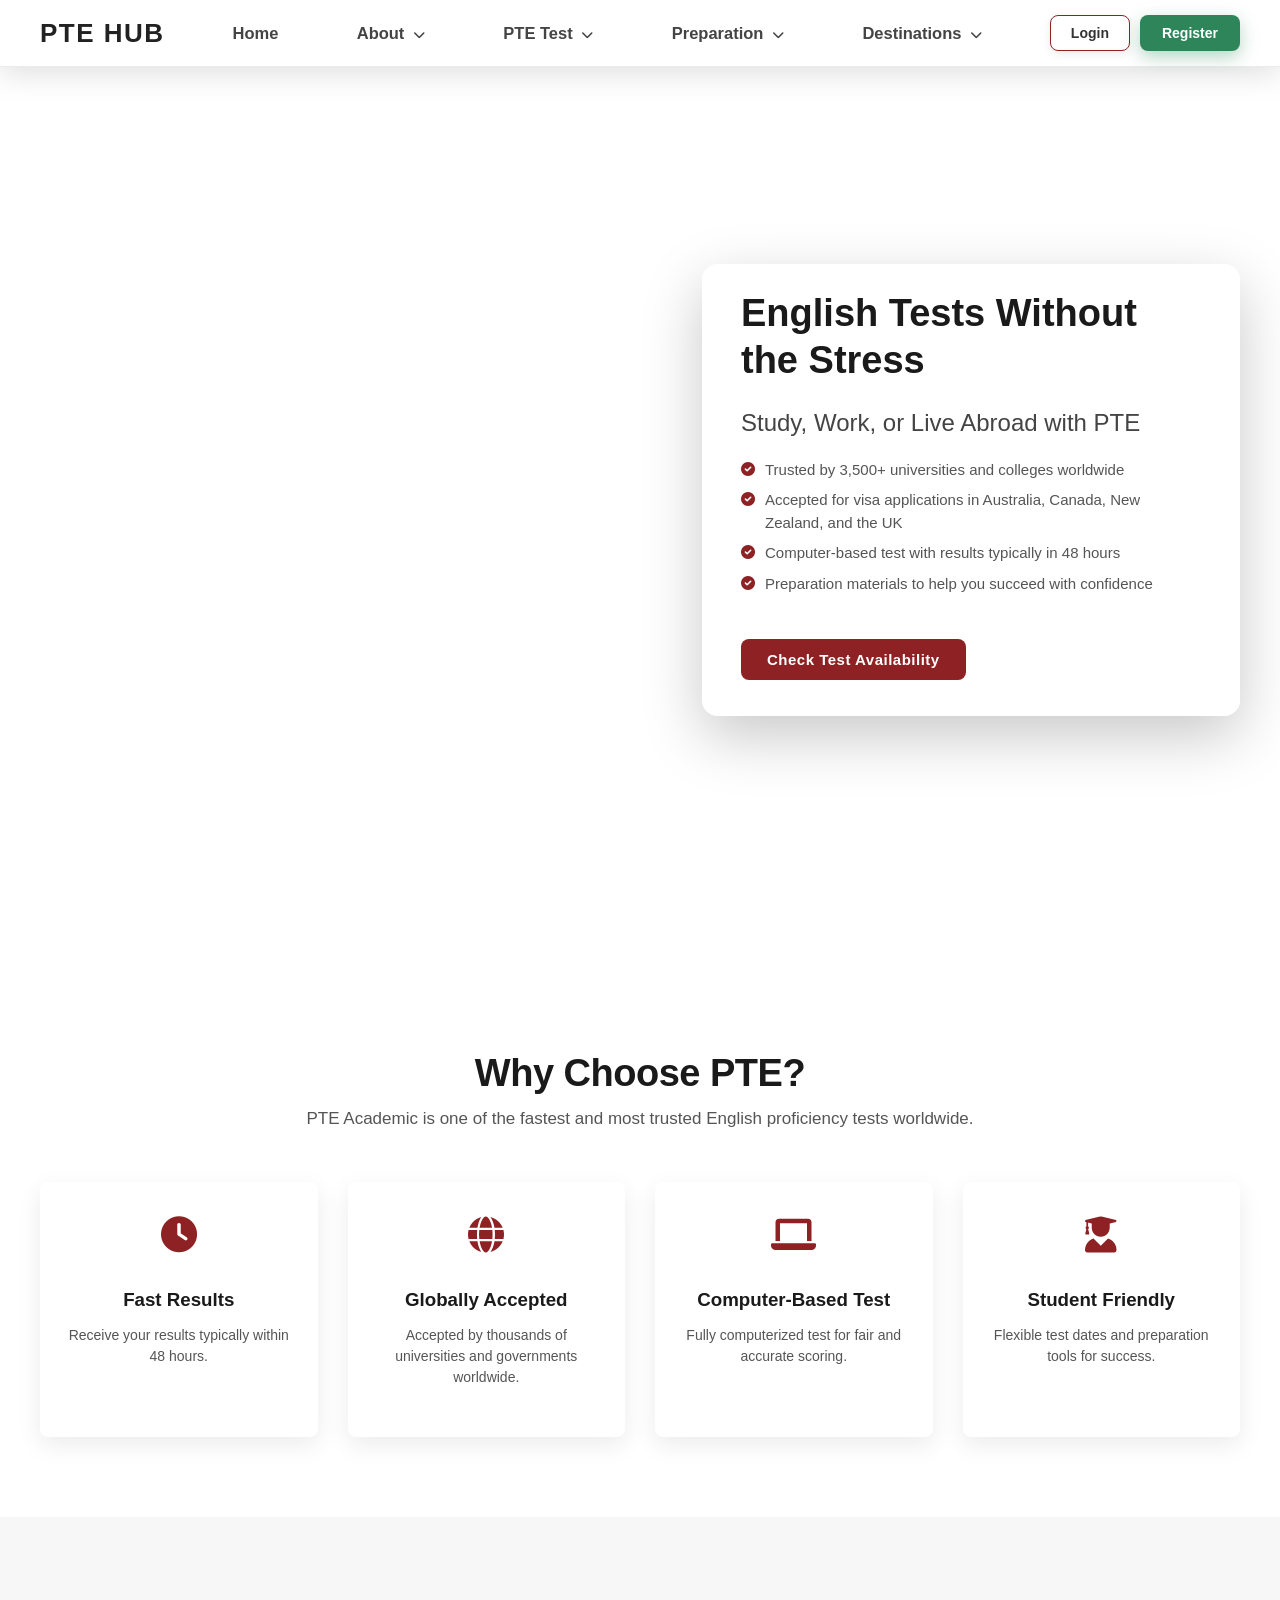
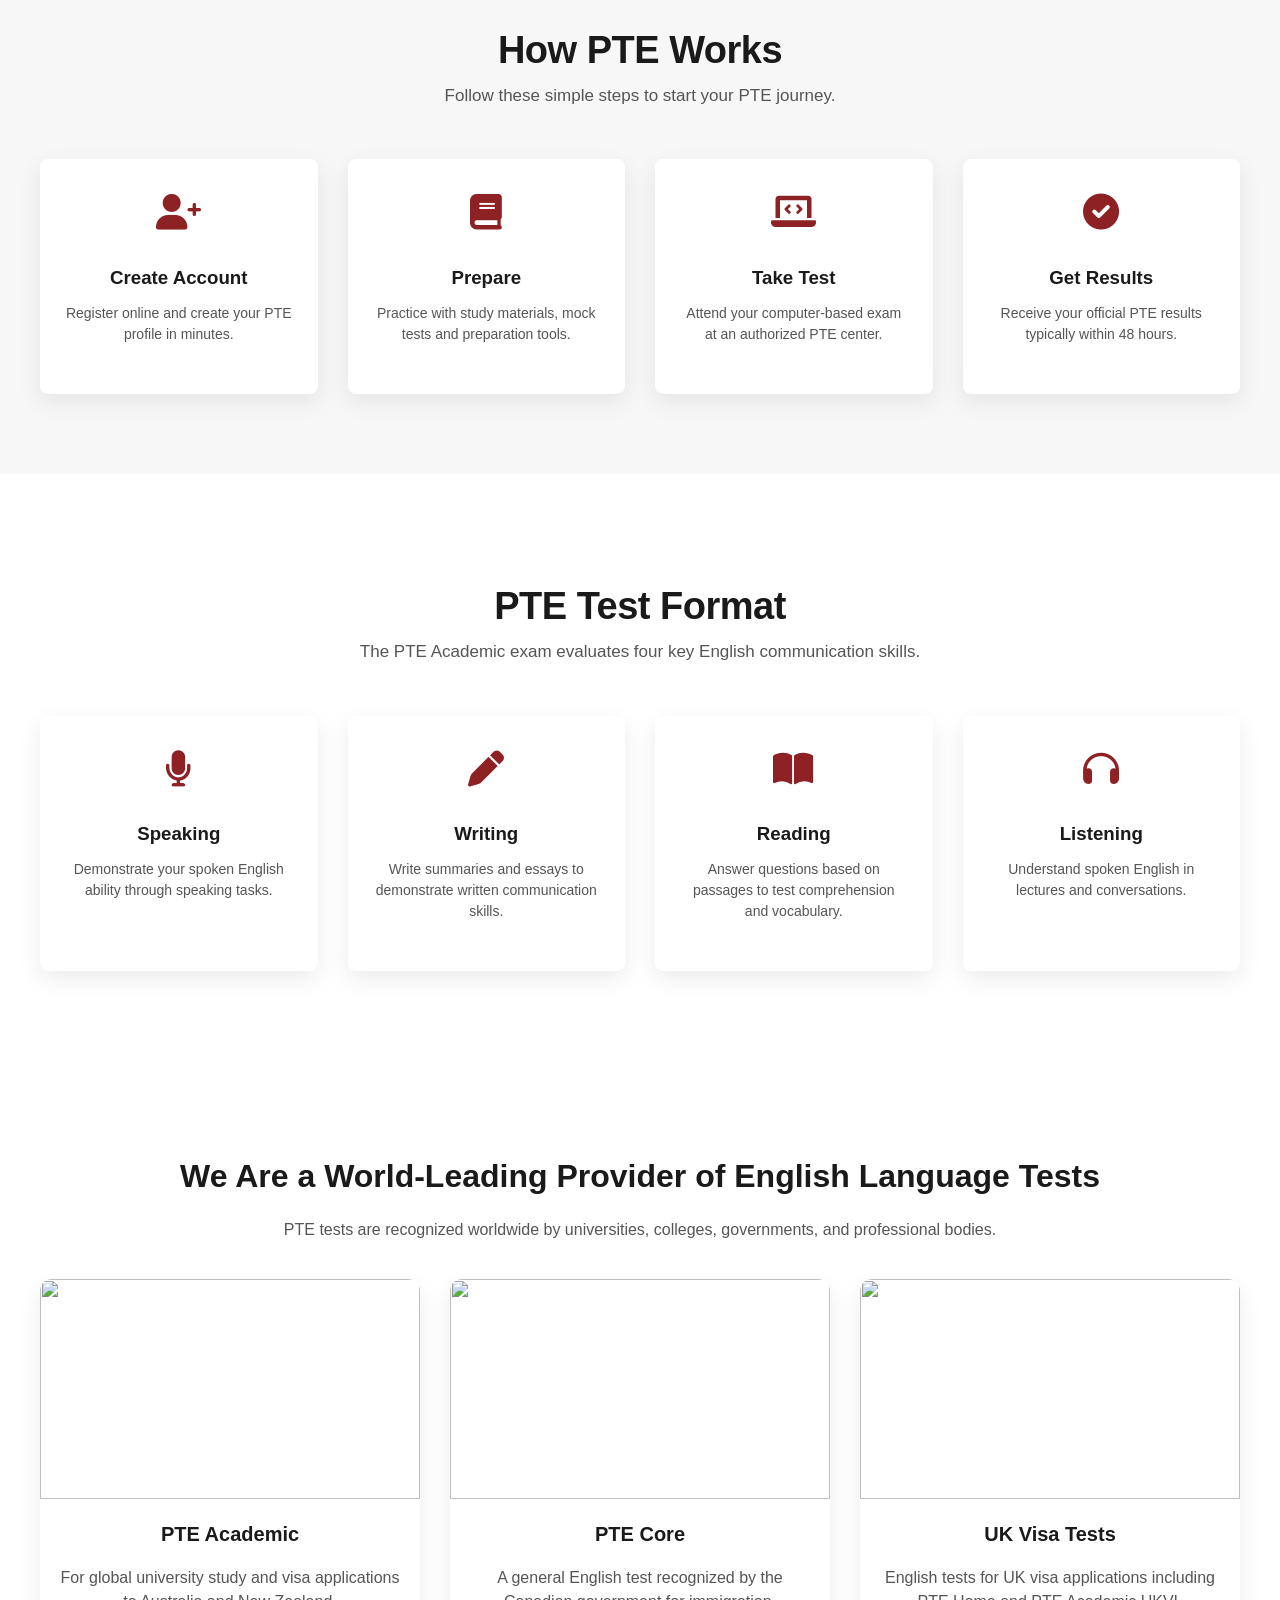
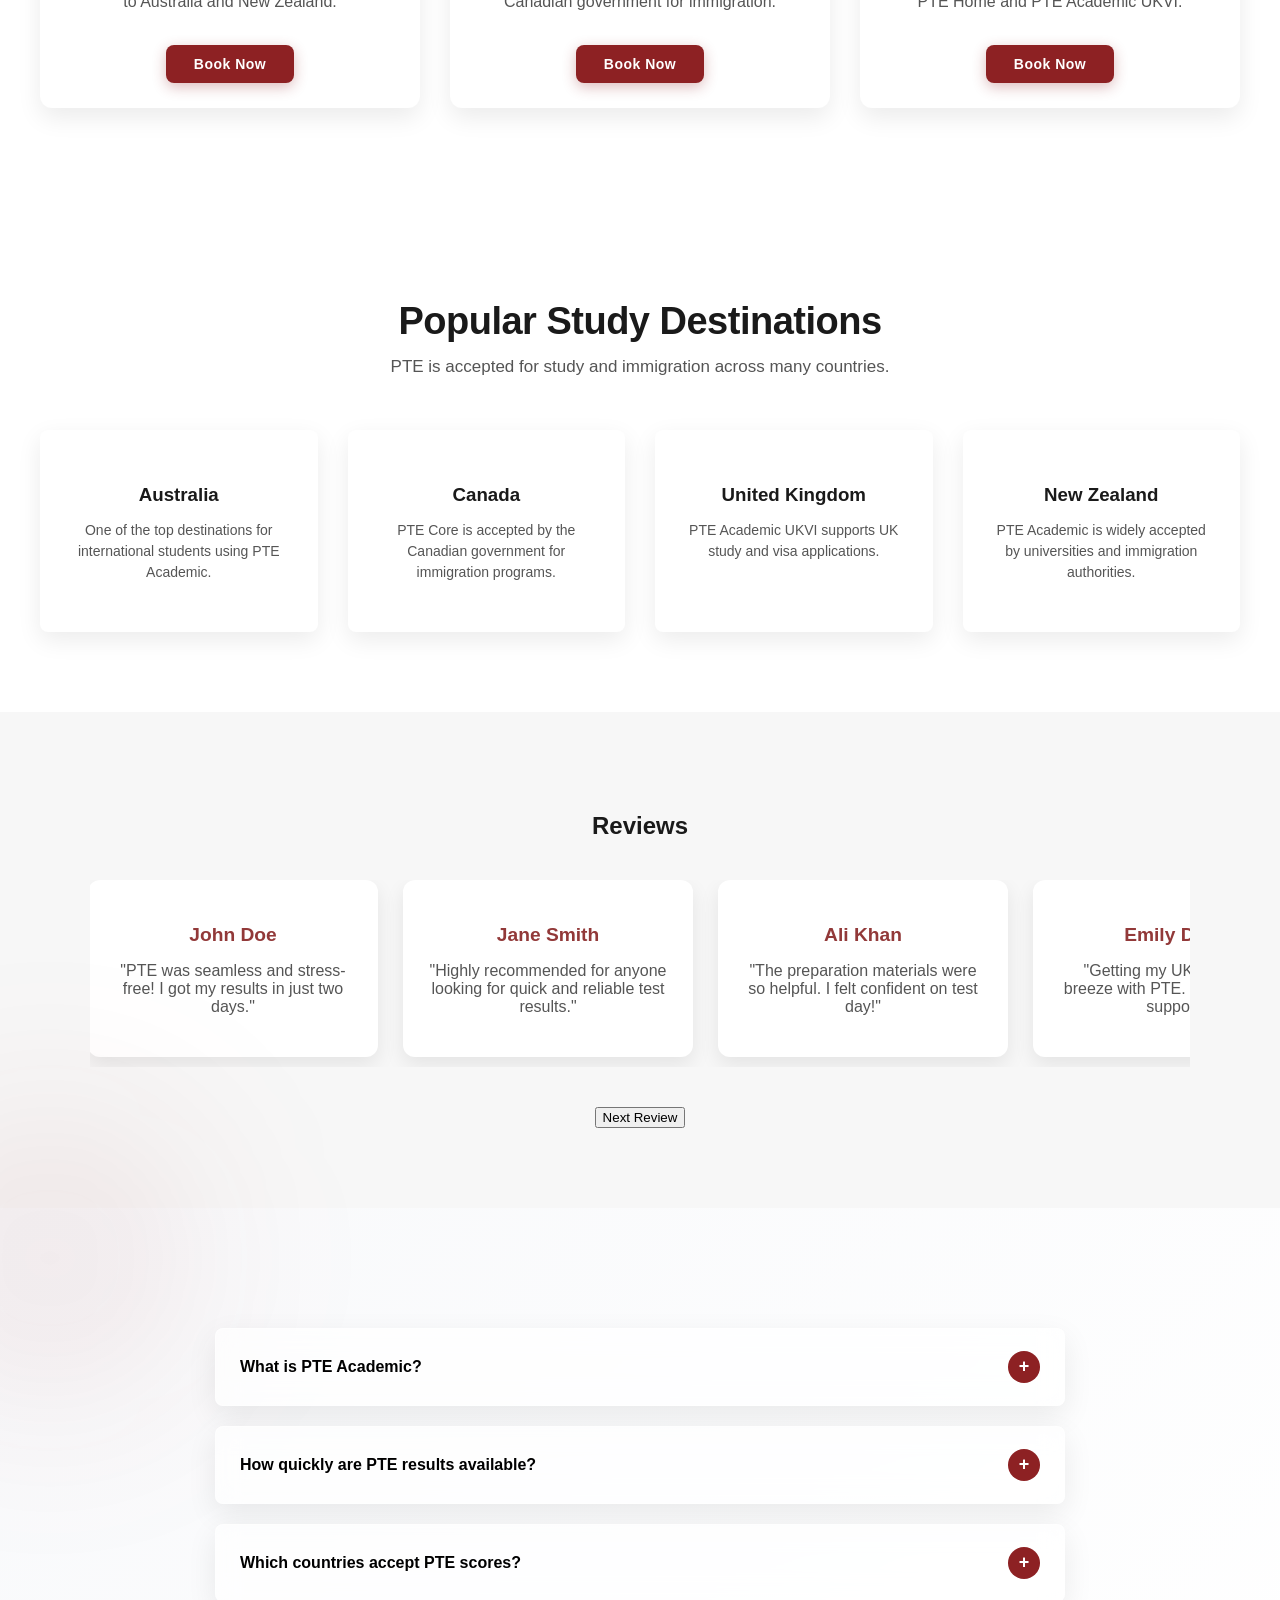
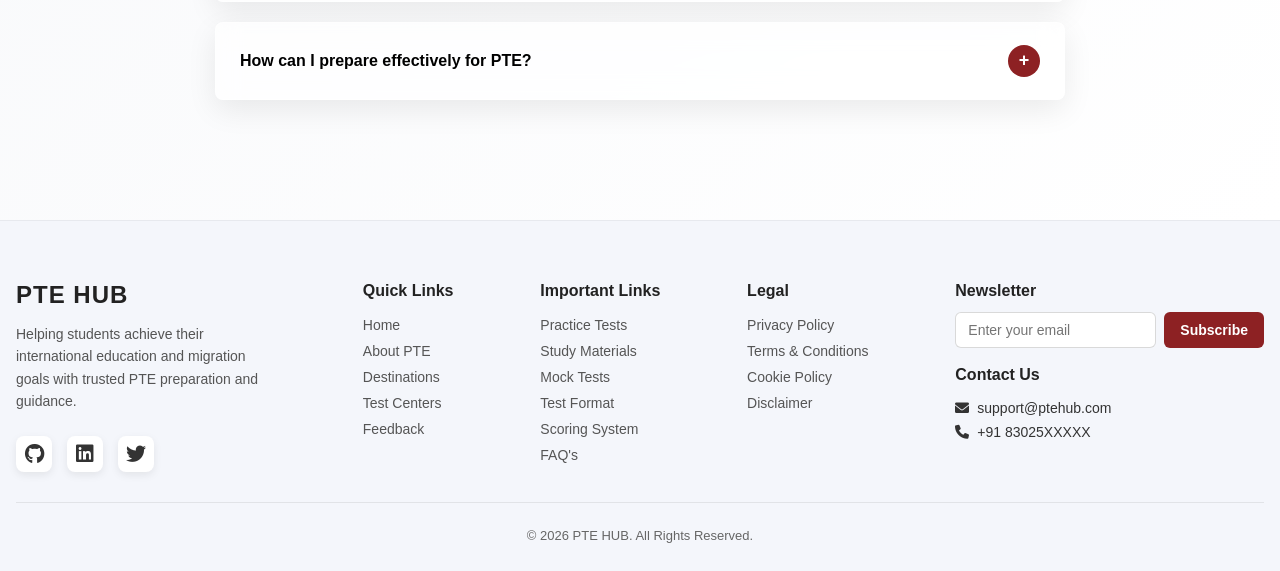
==== commit 835044f6: "Update Book now button functiona" ====
--- a/index.html
+++ b/index.html
@@ -1,436 +1,430 @@
-<!DOCTYPE html>
-<html lang="en">
-
-<head>
-    <meta charset="UTF-8">
-    <meta name="viewport" content="width=device-width, initial-scale=1.0">
-    <title>PTE HUB</title>
-
-    <!-- Google Fonts -->
-    <link rel="preconnect" href="https://fonts.googleapis.com">
-    <link rel="preconnect" href="https://fonts.gstatic.com" crossorigin>
-    <link href="https://fonts.googleapis.com/css2?family=Titillium+Web:ital,wght@0,200;0,300;0,400;0,600;0,700;0,900;1,200;1,300;1,400;1,600;1,700&display=swap" rel="stylesheet">
-
-    <link rel="stylesheet" href="styles/css/style.css">
-    <link rel="stylesheet" href="styles/css/navbar.css">
-    <link rel="stylesheet" href="styles/css/footer.css">
-    <link rel="stylesheet" href="styles/css/auth-popup.css">
-    <link rel="preload" href="components/navbar.html" as="fetch" crossorigin="anonymous">
-    <link rel="stylesheet" href="styles/css/theme.css">
-    <link href="https://cdnjs.cloudflare.com/ajax/libs/font-awesome/6.0.0-beta3/css/all.min.css" rel="stylesheet">
-    <script src="scripts/js/theme.js"></script>
-    <!-- Bold Logo -->
-    <style>.logo-text { font-weight: 800; }</style>
-</head>
-
-<body>
-
-    <!-- Navbar -->
-    <header id="header">
-        <div id="navbar-placeholder"></div>
-    </header>
-
-    <main>
-
-        <!-- Hero Section -->
-        <section id="hero-ssection">
-            <div class="hero-image">
-            <div class="hero-wrapper">
-
-                <div class="hero-text">
-                    <h2>English Tests Without the Stress</h2>
-                    <h3>Study, Work, or Live Abroad with PTE</h3>
-
-                    <ul class="hero-points">
-                        <li><i class="fas fa-check-circle"></i> Trusted by 3,500+ universities and colleges worldwide</li>
-                        <li><i class="fas fa-check-circle"></i> Accepted for visa applications in Australia, Canada, New Zealand, and the UK</li>
-                        <li><i class="fas fa-check-circle"></i> Computer-based test with results typically in 48 hours</li>
-                        <li><i class="fas fa-check-circle"></i> Preparation materials to help you succeed with confidence</li>
-                    </ul>
-
-                    <div class="hero-actions">
-                        <button id="address">Check Test Availability</button>
-                    </div>
-                </div>
-                </div>
-            </div>
-        </section>
-
-        <!-- Why Choose PTE -->
-        <section id="about-section" class="features-section reveal">
-
-            <div class="features-heading">
-                <h2>Why Choose PTE?</h2>
-                <p>PTE Academic is one of the fastest and most trusted English proficiency tests worldwide.</p>
-            </div>
-
-            <div class="features-container">
-
-                <div class="feature-box">
-                    <i class="fas fa-clock"></i>
-                    <h3>Fast Results</h3>
-                    <p>Receive your results typically within 48 hours.</p>
-                </div>
-
-                <div class="feature-box">
-                    <i class="fas fa-globe"></i>
-                    <h3>Globally Accepted</h3>
-                    <p>Accepted by thousands of universities and governments worldwide.</p>
-                </div>
-
-                <div class="feature-box">
-                    <i class="fas fa-laptop"></i>
-                    <h3>Computer-Based Test</h3>
-                    <p>Fully computerized test for fair and accurate scoring.</p>
-                </div>
-
-                <div class="feature-box">
-                    <i class="fas fa-user-graduate"></i>
-                    <h3>Student Friendly</h3>
-                    <p>Flexible test dates and preparation tools for success.</p>
-                </div>
-
-            </div>
-
-        </section>
-
-        <!-- How PTE Works -->
-        <section id="pte-section" class="features-section reveal">
-
-            <div class="features-heading">
-                <h2>How PTE Works</h2>
-                <p>Follow these simple steps to start your PTE journey.</p>
-            </div>
-
-            <div class="features-container">
-
-                <div class="feature-box">
-                    <i class="fas fa-user-plus"></i>
-                    <h3>Create Account</h3>
-                    <p>Register online and create your PTE profile in minutes.</p>
-                </div>
-
-                <div class="feature-box">
-                    <i class="fas fa-book"></i>
-                    <h3>Prepare</h3>
-                    <p>Practice with study materials, mock tests and preparation tools.</p>
-                </div>
-
-                <div class="feature-box">
-                    <i class="fas fa-laptop-code"></i>
-                    <h3>Take Test</h3>
-                    <p>Attend your computer-based exam at an authorized PTE center.</p>
-                </div>
-
-                <div class="feature-box">
-                    <i class="fas fa-check-circle"></i>
-                    <h3>Get Results</h3>
-                    <p>Receive your official PTE results typically within 48 hours.</p>
-                </div>
-
-            </div>
-
-        </section>
-
-        <!-- PTE Test Format -->
-        <section id="prep-section" class="features-section reveal">
-
-            <div class="features-heading">
-                <h2>PTE Test Format</h2>
-                <p>The PTE Academic exam evaluates four key English communication skills.</p>
-            </div>
-
-            <div class="features-container">
-
-                <div class="feature-box">
-                    <i class="fas fa-microphone"></i>
-                    <h3>Speaking</h3>
-                    <p>Demonstrate your spoken English ability through speaking tasks.</p>
-                </div>
-
-                <div class="feature-box">
-                    <i class="fas fa-pen"></i>
-                    <h3>Writing</h3>
-                    <p>Write summaries and essays to demonstrate written communication skills.</p>
-                </div>
-
-                <div class="feature-box">
-                    <i class="fas fa-book-open"></i>
-                    <h3>Reading</h3>
-                    <p>Answer questions based on passages to test comprehension and vocabulary.</p>
-                </div>
-
-                <div class="feature-box">
-                    <i class="fas fa-headphones"></i>
-                    <h3>Listening</h3>
-                    <p>Understand spoken English in lectures and conversations.</p>
-                </div>
-
-            </div>
-
-        </section>
-
-        <!-- Test Types -->
-        <section id="page2">
-
-            <div id="alpha">
-                <h2>We Are a World-Leading Provider of English Language Tests</h2>
-                <p>PTE tests are recognized worldwide by universities, colleges, governments, and professional bodies.</p>
-            </div>
-
-            <div id="container">
-
-                <div class="cards">
-                    <img src="assets/images/australia_nz.png" alt="Autralia and New Zealand">
-                    <h3>PTE Academic</h3>
-                    <p>For global university study and visa applications to Australia and New Zealand.</p>
-                    <button id="book-now-btn">Book Now</button>
-                </div>
-
-                <div class="cards">
-                    <img src="assets/images/pte_core_english.png" alt="PTE Core General English Test">
-                    <h3>PTE Core</h3>
-                    <p>A general English test recognized by the Canadian government for immigration.</p>
-                    <button id="book-now-btn">Book Now</button>
-                </div>
-
-                <div class="cards">
-                    <img src="assets/images/uk.jpg" alt="UK Visa Tests">
-                    <h3>UK Visa Tests</h3>
-                    <p>English tests for UK visa applications including PTE Home and PTE Academic UKVI.</p>
-                    <button id="book-now-btn">Book Now</button>
-                </div>
-
-            </div>
-
-        </section>
-
-        <!-- Popular Study Destinations -->
-        <section id="dest-section" class="features-section reveal">
-
-            <div class="features-heading">
-                <h2>Popular Study Destinations</h2>
-                <p>PTE is accepted for study and immigration across many countries.</p>
-            </div>
-
-            <div class="features-container">
-
-                <div class="feature-box">
-                    <h3>Australia</h3>
-                    <p>One of the top destinations for international students using PTE Academic.</p>
-                </div>
-
-                <div class="feature-box">
-                    <h3>Canada</h3>
-                    <p>PTE Core is accepted by the Canadian government for immigration programs.</p>
-                </div>
-
-                <div class="feature-box">
-                    <h3>United Kingdom</h3>
-                    <p>PTE Academic UKVI supports UK study and visa applications.</p>
-                </div>
-
-                <div class="feature-box">
-                    <h3>New Zealand</h3>
-                    <p>PTE Academic is widely accepted by universities and immigration authorities.</p>
-                </div>
-
-            </div>
-
-        </section>
-
-        <!-- Reviews -->
-        <section id="contact">
-
-            <div class="reviews-head">
-                <h2>Reviews</h2>
-                <p>See what our students are saying about PTE HUB</p>
-            </div>
-
-            <div class="reviews-scroll-wrapper">
-
-                <div id="reviews">
-
-                    <div class="reviews-slide">
-                        <div class="review">
-                            <div class="review-quote"><i class="fas fa-quote-left"></i></div>
-                            <h3>John Doe</h3>
-                            <div class="review-stars">
-                                <i class="fas fa-star"></i><i class="fas fa-star"></i><i class="fas fa-star"></i><i class="fas fa-star"></i><i class="fas fa-star"></i>
-                            </div>
-                            <p><i>"PTE was seamless and stress-free! I got my results in just two days. Absolutely brilliant experience."</i></p>
-                        </div>
-
-                        <div class="review">
-                            <div class="review-quote"><i class="fas fa-quote-left"></i></div>
-                            <h3>Jane Smith</h3>
-                            <div class="review-stars">
-                                <i class="fas fa-star"></i><i class="fas fa-star"></i><i class="fas fa-star"></i><i class="fas fa-star"></i><i class="fas fa-star"></i>
-                            </div>
-                            <p><i>"Highly recommended for anyone looking for quick and reliable test results. Scored well on first attempt!"</i></p>
-                        </div>
-
-                        <div class="review">
-                            <div class="review-quote"><i class="fas fa-quote-left"></i></div>
-                            <h3>Ali Khan</h3>
-                            <div class="review-stars">
-                                <i class="fas fa-star"></i><i class="fas fa-star"></i><i class="fas fa-star"></i><i class="fas fa-star"></i><i class="fas fa-star-half-alt"></i>
-                            </div>
-                            <p><i>"The preparation materials were so helpful. I felt confident on test day!"</i></p>
-                        </div>
-
-                        <div class="review">
-                            <div class="review-quote"><i class="fas fa-quote-left"></i></div>
-                            <h3>Emily Davis</h3>
-                            <div class="review-stars">
-                                <i class="fas fa-star"></i><i class="fas fa-star"></i><i class="fas fa-star"></i><i class="fas fa-star"></i><i class="fas fa-star"></i>
-                            </div>
-                            <p><i>"Getting my UK visa was a breeze with PTE. Thanks for the support!"</i></p>
-                        </div>
-
-                        <div class="review">
-                            <div class="review-quote"><i class="fas fa-quote-left"></i></div>
-                            <h3>Rajesh Kumar</h3>
-                            <div class="review-stars">
-                                <i class="fas fa-star"></i><i class="fas fa-star"></i><i class="fas fa-star"></i><i class="fas fa-star"></i><i class="fas fa-star"></i>
-                            </div>
-                            <p><i>"Great experience! The test environment was very comfortable and results came fast."</i></p>
-                        </div>
-
-                        <div class="review">
-                            <div class="review-quote"><i class="fas fa-quote-left"></i></div>
-                            <h3>Priya Mehta</h3>
-                            <div class="review-stars">
-                                <i class="fas fa-star"></i><i class="fas fa-star"></i><i class="fas fa-star"></i><i class="fas fa-star"></i><i class="fas fa-star"></i>
-                            </div>
-                            <p><i>"PTE HUB's mock tests made all the difference. Scored 79+ across all sections on my first try!"</i></p>
-                        </div>
-                    </div>
-
-                    <div class="reviews-slide" aria-hidden="true">
-                        <div class="review">
-                            <div class="review-quote"><i class="fas fa-quote-left"></i></div>
-                            <h3>John Doe</h3>
-                            <div class="review-stars">
-                                <i class="fas fa-star"></i><i class="fas fa-star"></i><i class="fas fa-star"></i><i class="fas fa-star"></i><i class="fas fa-star"></i>
-                            </div>
-                            <p><i>"PTE was seamless and stress-free! I got my results in just two days. Absolutely brilliant experience."</i></p>
-                        </div>
-
-                        <div class="review">
-                            <div class="review-quote"><i class="fas fa-quote-left"></i></div>
-                            <h3>Jane Smith</h3>
-                            <div class="review-stars">
-                                <i class="fas fa-star"></i><i class="fas fa-star"></i><i class="fas fa-star"></i><i class="fas fa-star"></i><i class="fas fa-star"></i>
-                            </div>
-                            <p><i>"Highly recommended for anyone looking for quick and reliable test results. Scored well on first attempt!"</i></p>
-                        </div>
-
-                        <div class="review">
-                            <div class="review-quote"><i class="fas fa-quote-left"></i></div>
-                            <h3>Ali Khan</h3>
-                            <div class="review-stars">
-                                <i class="fas fa-star"></i><i class="fas fa-star"></i><i class="fas fa-star"></i><i class="fas fa-star"></i><i class="fas fa-star-half-alt"></i>
-                            </div>
-                            <p><i>"The preparation materials were so helpful. I felt confident on test day!"</i></p>
-                        </div>
-
-                        <div class="review">
-                            <div class="review-quote"><i class="fas fa-quote-left"></i></div>
-                            <h3>Emily Davis</h3>
-                            <div class="review-stars">
-                                <i class="fas fa-star"></i><i class="fas fa-star"></i><i class="fas fa-star"></i><i class="fas fa-star"></i><i class="fas fa-star"></i>
-                            </div>
-                            <p><i>"Getting my UK visa was a breeze with PTE. Thanks for the support!"</i></p>
-                        </div>
-
-                        <div class="review">
-                            <div class="review-quote"><i class="fas fa-quote-left"></i></div>
-                            <h3>Rajesh Kumar</h3>
-                            <div class="review-stars">
-                                <i class="fas fa-star"></i><i class="fas fa-star"></i><i class="fas fa-star"></i><i class="fas fa-star"></i><i class="fas fa-star"></i>
-                            </div>
-                            <p><i>"Great experience! The test environment was very comfortable and results came fast."</i></p>
-                        </div>
-
-                        <div class="review">
-                            <div class="review-quote"><i class="fas fa-quote-left"></i></div>
-                            <h3>Priya Mehta</h3>
-                            <div class="review-stars">
-                                <i class="fas fa-star"></i><i class="fas fa-star"></i><i class="fas fa-star"></i><i class="fas fa-star"></i><i class="fas fa-star"></i>
-                            </div>
-                            <p><i>"PTE HUB's mock tests made all the difference. Scored 79+ across all sections on my first try!"</i></p>
-                        </div>
-                    </div>
-
-                </div>
-
-            </div>
-
-        </section>
-
-
-        <!-- ===== FAQ PREVIEW SECTION ===== -->
-        <section id="faq-section" class="faq-section">
-            <div class="faq-list">
-
-                <div class="faq-item">
-                    <button class="faq-question">
-                        What is PTE Academic?
-                        <span>+</span>
-                    </button>
-                    <div class="faq-answer">
-                        <p>PTE Academic is a fully computer-based English proficiency test designed to assess real-life communication skills using AI scoring.</p>
-                    </div>
-                </div>
-            
-                <div class="faq-item">
-                    <button class="faq-question">
-                        How quickly are PTE results available?
-                        <span>+</span>
-                    </button>
-                    <div class="faq-answer">
-                        <p>PTE results are typically available within 48 hours, making it one of the fastest English proficiency tests.</p>
-                    </div>
-                </div>
-            
-                <div class="faq-item">
-                    <button class="faq-question">
-                        Which countries accept PTE scores?
-                        <span>+</span>
-                    </button>
-                    <div class="faq-answer">
-                        <p>PTE is accepted by thousands of institutions and governments in Australia, Canada, the UK, New Zealand, and more.</p>
-                    </div>
-                </div>
-            
-                <div class="faq-item">
-                    <button class="faq-question">
-                        How can I prepare effectively for PTE?
-                        <span>+</span>
-                    </button>
-                    <div class="faq-answer">
-                        <p>You can prepare using mock tests, AI-based scoring tools, and structured learning resources available on PTE HUB.</p>
-                    </div>
-                </div>
-            
-            </div>
-        </section>
-
-    </main>
-
-    <div id="footer-placeholder"></div>
-    <div id="auth-popup-placeholder"></div>
-
-    <script src="scripts/js/navbar.js"></script>
-    <script src="scripts/js/footer.js"></script>
-    <script src="scripts/js/script.js"></script>
-    <script src="scripts/js/auth-popup.js"></script>
-
-    <!-- Scroll To Top Button -->
-    <button id="scrollTopBtn" title="Back to top">
-        <i class="fas fa-arrow-up"></i>
-    </button>
-
-</body>
-</html>
+<!DOCTYPE html>
+<html lang="en">
+
+<head>
+    <meta charset="UTF-8">
+    <meta name="viewport" content="width=device-width, initial-scale=1.0">
+    <title>PTE HUB</title>
+
+    <link rel="stylesheet" href="styles/css/style.css">
+    <link rel="stylesheet" href="styles/css/navbar.css">
+    <link rel="stylesheet" href="styles/css/footer.css">
+    <link rel="stylesheet" href="styles/css/auth-popup.css">
+    <link rel="stylesheet" href="styles/css/book-modal.css">
+    <link rel="preload" href="components/navbar.html" as="fetch" crossorigin="anonymous">
+
+    <link href="https://cdnjs.cloudflare.com/ajax/libs/font-awesome/6.0.0-beta3/css/all.min.css" rel="stylesheet">
+</head>
+
+<body>
+
+    <!-- Navbar -->
+    <header id="header">
+        <div id="navbar-placeholder"></div>
+    </header>
+
+    <main>
+
+        <!-- Hero Section -->
+        <section id="point">
+            <div class="hero-wrapper">
+                <div class="hero-image"></div>
+
+                <div class="hero-text">
+                    <h2>English Tests Without the Stress</h2>
+                    <h3>Study, Work, or Live Abroad with PTE</h3>
+
+                    <ul class="hero-points">
+                        <li><i class="fas fa-check-circle"></i> Trusted by 3,500+ universities and colleges worldwide</li>
+                        <li><i class="fas fa-check-circle"></i> Accepted for visa applications in Australia, Canada, New Zealand, and the UK</li>
+                        <li><i class="fas fa-check-circle"></i> Computer-based test with results typically in 48 hours</li>
+                        <li><i class="fas fa-check-circle"></i> Preparation materials to help you succeed with confidence</li>
+                    </ul>
+
+                    <div class="hero-actions">
+                        <button id="address" onclick="document.getElementById('pte-section').scrollIntoView({behavior: 'smooth'})">Check Test Availability</button>
+                    </div>
+                </div>
+            </div>
+        </section>
+
+        <!-- Why Choose PTE -->
+        <section id="about-section" class="features-section reveal">
+
+            <div class="features-heading">
+                <h2>Why Choose PTE?</h2>
+                <p>PTE Academic is one of the fastest and most trusted English proficiency tests worldwide.</p>
+            </div>
+
+            <div class="features-container">
+
+                <div class="feature-box">
+                    <i class="fas fa-clock"></i>
+                    <h3>Fast Results</h3>
+                    <p>Receive your results typically within 48 hours.</p>
+                </div>
+
+                <div class="feature-box">
+                    <i class="fas fa-globe"></i>
+                    <h3>Globally Accepted</h3>
+                    <p>Accepted by thousands of universities and governments worldwide.</p>
+                </div>
+
+                <div class="feature-box">
+                    <i class="fas fa-laptop"></i>
+                    <h3>Computer-Based Test</h3>
+                    <p>Fully computerized test for fair and accurate scoring.</p>
+                </div>
+
+                <div class="feature-box">
+                    <i class="fas fa-user-graduate"></i>
+                    <h3>Student Friendly</h3>
+                    <p>Flexible test dates and preparation tools for success.</p>
+                </div>
+
+            </div>
+
+        </section>
+
+        <!-- How PTE Works -->
+        <section id="pte-section" class="features-section reveal">
+
+            <div class="features-heading">
+                <h2>How PTE Works</h2>
+                <p>Follow these simple steps to start your PTE journey.</p>
+            </div>
+
+            <div class="features-container">
+
+                <div class="feature-box">
+                    <i class="fas fa-user-plus"></i>
+                    <h3>Create Account</h3>
+                    <p>Register online and create your PTE profile in minutes.</p>
+                </div>
+
+                <div class="feature-box">
+                    <i class="fas fa-book"></i>
+                    <h3>Prepare</h3>
+                    <p>Practice with study materials, mock tests and preparation tools.</p>
+                </div>
+
+                <div class="feature-box">
+                    <i class="fas fa-laptop-code"></i>
+                    <h3>Take Test</h3>
+                    <p>Attend your computer-based exam at an authorized PTE center.</p>
+                </div>
+
+                <div class="feature-box">
+                    <i class="fas fa-check-circle"></i>
+                    <h3>Get Results</h3>
+                    <p>Receive your official PTE results typically within 48 hours.</p>
+                </div>
+
+            </div>
+
+        </section>
+
+        <!-- PTE Test Format -->
+        <section id="prep-section" class="features-section reveal">
+
+            <div class="features-heading">
+                <h2>PTE Test Format</h2>
+                <p>The PTE Academic exam evaluates four key English communication skills.</p>
+            </div>
+
+            <div class="features-container">
+
+                <div class="feature-box">
+                    <i class="fas fa-microphone"></i>
+                    <h3>Speaking</h3>
+                    <p>Demonstrate your spoken English ability through speaking tasks.</p>
+                </div>
+
+                <div class="feature-box">
+                    <i class="fas fa-pen"></i>
+                    <h3>Writing</h3>
+                    <p>Write summaries and essays to demonstrate written communication skills.</p>
+                </div>
+
+                <div class="feature-box">
+                    <i class="fas fa-book-open"></i>
+                    <h3>Reading</h3>
+                    <p>Answer questions based on passages to test comprehension and vocabulary.</p>
+                </div>
+
+                <div class="feature-box">
+                    <i class="fas fa-headphones"></i>
+                    <h3>Listening</h3>
+                    <p>Understand spoken English in lectures and conversations.</p>
+                </div>
+
+            </div>
+
+        </section>
+
+        <!-- Test Types -->
+        <section id="page2">
+
+            <div id="alpha">
+                <h2>We Are a World-Leading Provider of English Language Tests</h2>
+                <p>PTE tests are recognized worldwide by universities, colleges, governments, and professional bodies.</p>
+            </div>
+
+            <div id="container">
+
+                <div class="cards">
+                    <img src="assets/images/Australia_university_800px_x_451px__1_.jpg" alt="">
+                    <h3>PTE Academic</h3>
+                    <p>For global university study and visa applications to Australia and New Zealand.</p>
+                    <button class="book-now-btn book-modal-trigger" onclick="openBookModal()">Book Now</button>
+                </div>
+
+                <div class="cards">
+                    <img src="assets/images/London-_UK-800_x_451px__1_.jpg" alt="">
+                    <h3>PTE Core</h3>
+                    <p>A general English test recognized by the Canadian government for immigration.</p>
+                    <button class="book-now-btn book-modal-trigger" onclick="openBookModal()">Book Now</button>
+                </div>
+
+                <div class="cards">
+                    <img src="assets/images/AdobeStock_171916302-Canada__1_.jpg" alt="">
+                    <h3>UK Visa Tests</h3>
+                    <p>English tests for UK visa applications including PTE Home and PTE Academic UKVI.</p>
+                    <button class="book-now-btn book-modal-trigger" onclick="openBookModal()">Book Now</button>
+                </div>
+
+            </div>
+
+        </section>
+
+        <!-- Popular Study Destinations -->
+        <section id="dest-section" class="features-section reveal">
+
+            <div class="features-heading">
+                <h2>Popular Study Destinations</h2>
+                <p>PTE is accepted for study and immigration across many countries.</p>
+            </div>
+
+            <div class="features-container">
+
+                <div class="feature-box">
+                    <h3>Australia</h3>
+                    <p>One of the top destinations for international students using PTE Academic.</p>
+                </div>
+
+                <div class="feature-box">
+                    <h3>Canada</h3>
+                    <p>PTE Core is accepted by the Canadian government for immigration programs.</p>
+                </div>
+
+                <div class="feature-box">
+                    <h3>United Kingdom</h3>
+                    <p>PTE Academic UKVI supports UK study and visa applications.</p>
+                </div>
+
+                <div class="feature-box">
+                    <h3>New Zealand</h3>
+                    <p>PTE Academic is widely accepted by universities and immigration authorities.</p>
+                </div>
+
+            </div>
+
+        </section>
+
+        <!-- Reviews -->
+        <section id="contact">
+
+            <h2>Reviews</h2>
+
+            <div id="reviews">
+
+                <div class="review">
+                    <h3>John Doe</h3>
+                    <p>"PTE was seamless and stress-free! I got my results in just two days."</p>
+                </div>
+
+                <div class="review">
+                    <h3>Jane Smith</h3>
+                    <p>"Highly recommended for anyone looking for quick and reliable test results."</p>
+                </div>
+
+                <div class="review">
+                    <h3>Ali Khan</h3>
+                    <p>"The preparation materials were so helpful. I felt confident on test day!"</p>
+                </div>
+
+                <div class="review">
+                    <h3>Emily Davis</h3>
+                    <p>"Getting my UK visa was a breeze with PTE. Thanks for the support!"</p>
+                </div>
+
+                <div class="review">
+                    <h3>Rajesh Kumar</h3>
+                    <p>"Great experience! The test environment was very comfortable."</p>
+                </div>
+
+            </div>
+
+            <button id="next-review-btn">Next Review</button>
+
+        </section>
+
+        <!-- ===== FAQ PREVIEW SECTION ===== -->
+        <section id="faq" class="faq-section">
+            <div class="faq-list">
+
+                <div class="faq-item">
+                    <button class="faq-question">
+                        What is PTE Academic?
+                        <span>+</span>
+                    </button>
+                    <div class="faq-answer">
+                        <p>PTE Academic is a fully computer-based English proficiency test designed to assess real-life communication skills using AI scoring.</p>
+                    </div>
+                </div>
+            
+                <div class="faq-item">
+                    <button class="faq-question">
+                        How quickly are PTE results available?
+                        <span>+</span>
+                    </button>
+                    <div class="faq-answer">
+                        <p>PTE results are typically available within 48 hours, making it one of the fastest English proficiency tests.</p>
+                    </div>
+                </div>
+            
+                <div class="faq-item">
+                    <button class="faq-question">
+                        Which countries accept PTE scores?
+                        <span>+</span>
+                    </button>
+                    <div class="faq-answer">
+                        <p>PTE is accepted by thousands of institutions and governments in Australia, Canada, the UK, New Zealand, and more.</p>
+                    </div>
+                </div>
+            
+                <div class="faq-item">
+                    <button class="faq-question">
+                        How can I prepare effectively for PTE?
+                        <span>+</span>
+                    </button>
+                    <div class="faq-answer">
+                        <p>You can prepare using mock tests, AI-based scoring tools, and structured learning resources available on PTE HUB.</p>
+                    </div>
+                </div>
+            
+            </div>
+        </section>
+
+    </main>
+
+    <div id="footer-placeholder"></div>
+    <div id="auth-popup-placeholder"></div>
+
+    <script src="scripts/js/navbar.js"></script>
+    <script src="scripts/js/footer.js"></script>
+    <script src="scripts/js/script.js"></script>
+    <script src="scripts/js/auth-popup.js"></script>
+
+    <!-- Scroll To Top Button -->
+    <button id="scrollTopBtn" title="Back to top">
+        <i class="fas fa-arrow-up"></i>
+    </button>
+
+    <!-- Book Now Modal -->
+    <div id="book-modal-overlay" class="book-modal-overlay">
+        <div class="book-modal">
+
+            <!-- Header -->
+            <div class="book-modal-header">
+                <button class="book-modal-close" onclick="closeBookModal()" title="Close">&times;</button>
+                <div class="book-modal-badge">
+                    <i class="fas fa-star"></i> Official PTE Registration
+                </div>
+                <h2>Book Your PTE Test</h2>
+                <p>Fill in your details — we'll confirm your slot within 24 hrs.</p>
+            </div>
+
+            <!-- Form Body -->
+            <div class="book-modal-body">
+                <form class="book-modal-form" id="bookNowForm">
+
+                    <!-- Full Name -->
+                    <div class="form-field">
+                        <label>Full Name</label>
+                        <div class="input-icon-wrap">
+                            <i class="fas fa-user"></i>
+                            <input type="text" placeholder="e.g. Rahul Sharma" required>
+                        </div>
+                    </div>
+
+                    <!-- Email + Phone -->
+                    <div class="form-row">
+                        <div class="form-field">
+                            <label>Email</label>
+                            <div class="input-icon-wrap">
+                                <i class="fas fa-envelope"></i>
+                                <input type="email" placeholder="you@email.com" required>
+                            </div>
+                        </div>
+                        <div class="form-field">
+                            <label>Phone</label>
+                            <div class="input-icon-wrap">
+                                <i class="fas fa-phone"></i>
+                                <input type="tel" placeholder="+91 99999 00000">
+                            </div>
+                        </div>
+                    </div>
+
+                    <!-- Test Type -->
+                    <div class="form-field">
+                        <label>Test Type</label>
+                        <div class="input-icon-wrap">
+                            <i class="fas fa-graduation-cap"></i>
+                            <select required>
+                                <option value="">— Select your test —</option>
+                                <option>PTE Academic</option>
+                                <option>PTE Core</option>
+                                <option>PTE Home (UK Visa)</option>
+                                <option>PTE Academic UKVI</option>
+                            </select>
+                        </div>
+                    </div>
+
+                    <!-- Preferred Date -->
+                    <div class="form-field">
+                        <label>Preferred Test Date</label>
+                        <div class="input-icon-wrap">
+                            <i class="fas fa-calendar-alt"></i>
+                            <input type="date" required>
+                        </div>
+                    </div>
+
+                    <!-- Submit -->
+                    <button type="submit" class="book-submit-btn">
+                        <i class="fas fa-paper-plane"></i>
+                        Submit Application
+                    </button>
+
+                </form>
+
+                <!-- Footer note -->
+                <p class="book-modal-footer-note">
+                    <i class="fas fa-lock"></i>
+                    Your information is 100% secure and confidential.
+                </p>
+
+                <!-- Success message (shown after submit) -->
+                <div class="book-modal-success" id="bookModalSuccess">
+                    <div class="success-icon"><i class="fas fa-check"></i></div>
+                    <h3>Application Submitted!</h3>
+                    <p>Thank you! Our team will confirm your test slot within 24 hours via email.</p>
+                </div>
+            </div>
+
+        </div>
+    </div>
+
+    <script src="scripts/js/book-modal.js"></script>
+</body>
+</html>
--- a/styles/css/style.css
+++ b/styles/css/style.css
@@ -1,1750 +1,952 @@
-/* Global Styles */
-body {
-    margin: 0;
-    font-family: 'Titillium Web', sans-serif;
-    background: white;
-    color: #1a1a1a;
-    overflow-x: hidden;
-    padding-top: 64px;
-}
-
-button {
-    font-family: 'Titillium Web', sans-serif;
-}
-
-/* Header */
-#header {
-    position: absolute; /* overlay on hero */
-    top: 0;
-    left: 0;
-    width: 100%;
-
-    display: flex;
-    align-items: center;
-    justify-content: space-between;
-
-    padding: 15px 40px;
-
-    z-index: 999;
-
-    background: transparent; /* IMPORTANT */
-}
-
-#header img {
-    height: 50px;
-    width: auto;
-}
-
-#navbar-container {
-    display:flex;
-    align-items:center;
-    justify-content:space-between;
-    width:100%;
-    position:relative;
-}
-
-#navbar {
-    display:flex;
-    flex-direction:row;
-    align-items:center;
-    justify-content:center;
-    gap:20px;
-}
-
-#navbar li {
-    list-style: none;
-    padding: 0 20px;
-    position: relative;
-}
-
-#navbar li a {
-    font-size: 16px;
-    font-weight: 600;
-    text-decoration: none;
-    color: #1a1a1a;
-    transition: 0.3s ease;
-    border-bottom: 2px solid transparent;
-    padding-bottom: 8px;
-}
-
-#navbar li a:hover,
-#navbar li a.active {
-    color: #8d2123;
-}
-
-#mobile {
-    display: none;
-}
-
-#address, #book-now-btn{
-    display: block;
-    margin: 20px auto 0 auto; /* Centers the button horizontally */
-    background: #8d2123;
-    color: white;
-    padding: 10px 20px;
-    border: none;
-    border-radius: 8px;
-    cursor: pointer;
-}
-
-#address:hover, #book-now-btn:hover{
-    background:#6a181b;
-    transform:translateY(-2px);
-    box-shadow:0 8px 20px rgba(0,0,0,0.3);
-}
-
-#address:hover, #address1:hover {
-    background-color: #6a181b;
-}
-
-/* Hamburger Icon */
-.hamburger {
-    display: none;
-    cursor: pointer;
-}
-
-.hamburger i {
-    font-size: 30px;
-}
-
-/* Hero Section */
-.hero-image{
-    background-image:url('../../assets/images/hero.jpg');
-    background-size:cover;
-    background-position:center;
-    width: 100%;
-    position: relative;
-    overflow: hidden;
-    min-height:calc(100vh - 80px); /* adjust based on navbar height */
-
-    display:flex;
-    flex: 1;
-    padding:80px 40px 40px 40px;
-}
-
-.hero-wrapper{
-    display:flex;
-    align-items:center;
-    justify-content:flex-start;
-    max-width:1200px;
-    width:100%;
-        padding:80px 40px 40px 40px;
-
-    padding:80px 40px 40px 40px;
-}
-
-.hero-text{
-    max-width:460px;
-    background:rgba(255,255,255,0.85);
-    backdrop-filter:blur(14px);
-    padding:25px 38px 35px 38px;
-    border-radius:8px;
-    box-shadow:0 20px 60px rgba(0,0,0,0.22);
-    border:1px solid rgba(255,255,255,0.35);
-}
-
-.hero-text h2{
-    font-size:38px;
-    font-weight:700;
-    line-height:1.25;
-    margin-top:0;
-    margin-bottom:12px;
-    color:#1a1a1a;
-}
-
-.hero-text h3{
-    font-size:24px;
-    font-weight:500;
-    margin-bottom:22px;
-    color:#444;
-}
-
-.hero-text p{
-    margin:8px 0;
-    font-size:15px;
-    line-height:1.6;
-    color:#555;
-}
-
-.hero-text button{
-    margin-top:22px;
-}
-
-.hero-points{
-    list-style:none;
-    padding:0;
-    margin:18px 0 22px 0;
-}
-
-.hero-points li{
-    display:flex;
-    align-items:flex-start;
-    gap:10px;
-    font-size:15px;
-    color:#555;
-    margin-bottom:8px;
-    line-height:1.5;
-}
-
-.hero-points i{
-    color:#8d2123;
-    margin-top:3px;
-    font-size:14px;
-}
-
-.hero-actions{
-    margin-top:10px;
-}
-
-section.reveal{
-    padding:80px 20px;
-    text-align:center;
-}
-
-section.reveal:nth-of-type(even){
-    background:#ffffff;
-}
-
-section.reveal:nth-of-type(odd){
-    background:#f7f7f7;
-}
-
-.features-heading h2{
-    font-size:32px;
-    margin-bottom:10px;
-}
-
-.features-heading p{
-    color:#555;
-    margin-bottom:40px;
-}
-
-#page2{
-    background:#ffffff;
-    padding:80px 20px;
-}
-
-#alpha{
-    text-align:center;
-    margin-bottom:40px;
-}
-
-#alpha h2{
-    font-size:32px;
-    color:#1a1a1a;
-}
-
-#alpha p{
-    color:#555;
-}
-
-/* Cards Section */
-#container{
-    max-width:1200px;
-    margin:auto;
-    display:grid;
-    grid-template-columns:repeat(auto-fit,minmax(300px,1fr));
-    gap:30px;
-}
-
-#container .cards::after{
-    content:"";
-    position:absolute;
-    inset:0;
-    background:linear-gradient(120deg, transparent, rgba(255,255,255,0.3), transparent);
-    opacity:0;
-    transition:0.4s;
-}
-
-#container .cards:hover::after{
-    opacity:1;
-}
-
-#container .cards{
-    width:100%;
-    background:#ffffff;
-
-    border-radius:8px;
-    overflow:hidden;
-    position:relative;
-
-    box-shadow:0 10px 25px rgba(0,0,0,0.08);
-
-    transition:all 0.4s ease;
-
-    text-align:center;
-    padding-bottom:25px;
-}
-
-#container .cards::after{
-    content:"";
-    position:absolute;
-    inset:0;
-    background:linear-gradient(120deg, transparent, rgba(255,255,255,0.3), transparent);
-    opacity:0;
-    transition:0.4s;
-}
-
-#container .cards:hover::after{
-    opacity:1;
-}
-
-#address, #address1{
-    letter-spacing:0.5px;
-}
-
-#container .cards:hover{
-    transform:translateY(-10px);
-    box-shadow:0 20px 40px rgba(0,0,0,0.15);
-}
-
-#container .cards img{
-    width:100%;
-    height:220px;
-
-    object-fit:cover;
-
-    border-top-left-radius:12px;
-    border-top-right-radius:12px;
-
-    transition:transform 0.4s ease;
-}
-
-#container .cards:hover img{
-    transform:scale(1.08);
-}
-
-#container .cards h3{
-    margin-top:20px;
-    font-size:20px;
-    color:#1a1a1a;
-}
-
-#container .cards p{
-    padding:0 20px;
-    color:#555;
-    line-height:1.5;
-}
-
-#container .cards button{
-    margin-top:15px;
-}
-
-/* ===== REVIEWS SECTION ===== */
-
-#contact {
-    background: #f4f4f6;
-    padding: 80px 20px 70px;
-    text-align: center;
-    position: relative;
-}
-
-/* Centered heading block */
-.reviews-head {
-    margin-bottom: 48px;
-    text-align: center;
-}
-
-.reviews-head h2 {
-    font-size: clamp(28px, 3.5vw, 40px);
-    font-weight: 800;
-    color: #1a1a1a;
-    margin: 0 0 10px;
-    letter-spacing: -0.5px;
-}
-
-.reviews-head p {
-    font-size: 16px;
-    color: #777;
-    margin: 0 auto;
-    max-width: 480px;
-    line-height: 1.65;
-    text-align: center;
-}
-
-/* Scroll wrapper — relative container with premium edge fade effect */
-.reviews-scroll-wrapper {
-    position: relative;
-    overflow: hidden;
-    width: 100%;
-    -webkit-mask-image: linear-gradient(to right, transparent 0%, black 8%, black 92%, transparent 100%);
-    mask-image: linear-gradient(to right, transparent 0%, black 8%, black 92%, transparent 100%);
-}
-
-/* Scroll row */
-#reviews {
-    display: flex;
-    width: max-content;
-    align-items: stretch;
-}
-
-/* Slide container containing one full set of reviews */
-.reviews-slide {
-    display: flex;
-    gap: 22px;
-    padding: 10px 11px 28px; /* 11px left/right padding forms exactly 22px gap when slides meet side-by-side */
-    flex-shrink: 0;
-    animation: marquee-scroll 35s linear infinite;
-}
-
-/* Pause marquee scroll on hover */
-#reviews:hover .reviews-slide {
-    animation-play-state: paused;
-}
-
-/* Keyframes for smooth infinite looping translation */
-@keyframes marquee-scroll {
-    0% {
-        transform: translateX(0);
-    }
-    100% {
-        transform: translateX(-100%);
-    }
-}
-
-/* Respect user preferences for reduced motion */
-@media (prefers-reduced-motion: reduce) {
-    .reviews-slide {
-        animation: none;
-    }
-    #reviews {
-        width: 100%;
-        overflow-x: auto;
-        padding: 10px 20px 28px;
-    }
-}
-
-/* ---- Card ---- */
-.review {
-    flex: 0 0 270px;
-    background: #ffffff;
-    border-radius: 16px;
-    border-left: 5px solid #8d2123;
-    padding: 26px 22px 22px;
-    text-align: left;
-    position: relative;
-    /* always visible warm shadow + red glow */
-    box-shadow:
-        0 6px 20px rgba(141, 33, 35, 0.10),
-        0 2px 8px rgba(0,0,0,0.06);
-    transition: transform 0.3s ease, box-shadow 0.3s ease;
-    cursor: default;
-    display: flex;
-    flex-direction: column;
-    gap: 10px;
-}
-
-.review:hover {
-    transform: translateY(-6px);
-    box-shadow:
-        0 20px 44px rgba(141, 33, 35, 0.18),
-        0 6px 16px rgba(0,0,0,0.08);
-}
-
-/* Quote icon top-right */
-.review-quote {
-    position: absolute;
-    top: 18px;
-    right: 18px;
-    font-size: 20px;
-    color: #e8c5c6;
-    line-height: 1;
-}
-
-/* Name */
-.review h3 {
-    font-size: 16px;
-    font-weight: 700;
-    color: #1a1a1a;
-    margin: 0;
-}
-
-/* Stars */
-.review-stars {
-    display: flex;
-    gap: 3px;
-}
-
-.review-stars i {
-    font-size: 13px;
-    color: #e8a020;
-}
-
-/* Review text */
-.review p {
-    font-size: 14px;
-    color: #555;
-    line-height: 1.7;
-    margin: 0;
-    flex: 1;
-}
-
-
-
-/* Footer */
-footer {
-    display: flex;
-    flex-wrap: wrap;
-    justify-content: space-between;
-    padding: 20px;
-    background-color: #f5f5f5;
-}
-
-footer .col {
-    flex: 1;
-    margin-bottom: 20px;
-}
-
-footer .col h4 {
-    font-size: 14px;
-    padding-bottom: 20px;
-}
-
-footer a {
-    font-size: 13px;
-    color: #222;
-    text-decoration: none;
-    margin: 10px 0;
-}
-
-footer .follow {
-    margin-top: 20px;
-}
-
-footer .follow i {
-    color: #465b52;
-    padding-right: 4px;
-    cursor: pointer;
-}
-
-footer .follow i:hover,
-footer a:hover {
-    color: #088178;
-}
-
-/* Responsive Adjustments */
-@media (max-width: 768px) {
-    #navbar {
-        display:none;
-        flex-direction:column;
-        gap:10px;
-        width:100%;
-        text-align:center;
-        background:#E3E6F3;
-        padding:15px 0;
-    }
-
-    #navbar.active{
-        display:flex;
-    }
-
-    #mobile {
-        display: block;
-    }
-
-    #navbar-container {
-        width: 100%;
-        flex-direction: column;
-        align-items: center;
-    }
-
-    #address, #address1 {
-        width: 100%;
-        margin: 10px 0;
-    }
-
-    #container {
-        grid-template-columns: 1fr;
-    }
-
-    #container .cards {
-        width: 100%;
-    }
-
-    #box1 {
-        width: 90%;
-        margin: 20px auto;
-    }
-
-    #point {
-        height: auto;
-        padding: 20px;
-    }
-
-    #box1 h2, #box1 h3, #box1 h5 {
-        font-size: 1em;
-    }
-
-    /* Hamburger visibility */
-    .hamburger {
-        display: block;
-    }
-}
-
-@media (max-width: 480px) {
-    #header {
-        flex-direction: column;
-        text-align: center;
-    }
-
-    #navbar li {
-        padding: 5px 0;
-    }
-
-    #navbar {
-        padding: 10px;
-    }
-
-    #address, #address1 {
-        padding: 8px 15px;
-    }
-}
-
-@media (max-width:768px){
-
-    #point{
-        padding:80px 20px 30px 20px;
-        min-height:auto;
-    }
-
-    .hero-wrapper{
-        flex-direction:column;
-        justify-content:center;
-        align-items:center;
-        text-align:center;
-    }
-
-    .hero-text{
-        max-width:100%;
-        padding:20px;
-    }
-
-    .hero-text h2{
-        font-size:26px;
-    }
-
-    .hero-text h3{
-        font-size:18px;
-    }
-
-}
-
-/* LOGIN REQUIRED POPUP */
-
-.auth-popup-overlay{
-
-    position:fixed;
-    top:0;
-    left:0;
-    width:100%;
-    height:100%;
-
-    background:rgba(0,0,0,0.45);
-
-    display:flex;
-    align-items:center;
-    justify-content:center;
-
-    z-index:2000;
-}
-
-.auth-popup{
-
-    background:white;
-    padding:35px 40px;
-
-    border-radius:8px;
-
-    width:min(320px, calc(100% - 32px));
-
-    text-align:center;
-
-    box-shadow:0 15px 40px rgba(0,0,0,0.2);
-}
-
-.auth-popup h3{
-    margin-bottom:10px;
-}
-
-.auth-popup p{
-    font-size:14px;
-    color:#666;
-    margin-bottom:20px;
-}
-
-.auth-popup-actions{
-    display:flex;
-    gap:10px;
-    justify-content:center;
-}
-
-.popup-login-btn{
-
-    background:#2f855a;
-    color:white;
-
-    padding:10px 18px;
-
-    border-radius:8px;
-
-    text-decoration:none;
-}
-
-.popup-close-btn{
-
-    padding:10px 18px;
-
-    border:none;
-
-    background:#ddd;
-
-    border-radius:8px;
-
-    cursor:pointer;
-}
-
-/* SCROLL TO TOP BUTTON */
-
-#scrollTopBtn{
-  position:fixed;
-
-  bottom:30px;
-  right:30px;
-
-  width:44px;
-  height:44px;
-
-  border:none;
-  border-radius:50%;
-
-  background:#8d2123;
-  color:white;
-
-  font-size:18px;
-
-  display:none; /* hidden initially */
-
-  align-items:center;
-  justify-content:center;
-
-  cursor:pointer;
-
-  box-shadow:0 6px 18px rgba(0,0,0,0.25);
-
-  transition:all 0.25s ease;
-
-  z-index:9999;
-}
-
-#scrollTopBtn.show{
-  display:flex;
-}
-
-#scrollTopBtn:hover{
-  background:#6f181a;
-  transform:translateY(-3px);
-}
-
-/* ===== MODERN SECTION LAYOUT ===== */
-
-.features-heading h2{
-    font-size:38px;
-    font-weight:700;
-    letter-spacing:0;
-    margin-bottom: 10px;
-    color:#1a1a1a;
-}
-
-.features-heading p{
-    font-size:17px;
-    line-height:1.6;
-    max-width:700px;
-    margin:0 auto 50px auto;
-    color:#555;
-}
-
-/* grid layout instead of flex */
-
-.features-container{
-    max-width:1200px;
-    margin:auto;
-    display:grid;
-    grid-template-columns:repeat(auto-fit,minmax(220px,1fr));
-    gap:30px;
-}
-
-/* modern cards */
-
-.feature-box{
-    background:white;
-    padding:35px 25px;
-
-    border-radius:8px;
-    text-align:center;
-
-    box-shadow:0 8px 25px rgba(0,0,0,0.08);
-
-    position:relative;
-    overflow:hidden;
-
-    opacity:0;
-    transform:translateY(40px);
-
-    transition:all 0.6s ease;
-}
-
-.feature-box::before{
-    content:"";
-    position:absolute;
-    top:0;
-    left:-100%;
-    width:100%;
-    height:100%;
-    background:linear-gradient(120deg, transparent, rgba(255,255,255,0.6), transparent);
-    transition:0.6s;
-}
-
-.feature-box:hover::before{
-    left:100%;
-}
-
-.feature-box:hover{
-    transform:translateY(-8px);
-    box-shadow:0 18px 45px rgba(0,0,0,0.15);
-}
-
-.feature-box i{
-    font-size:36px;
-    color:#8d2123;
-    margin-bottom:18px;
-}
-
-.feature-box h3{
-    margin-bottom:12px;
-}
-
-.feature-box p{
-    font-size:14px;
-    color:#555;
-    line-height:1.5;
-}
-
-/* ===== SCROLL ANIMATION ===== */
-
-.reveal{
-    opacity:0;
-    transform:translateY(40px);
-    transition:all 0.8s ease;
-}
-
-.reveal.active{
-    opacity:1;
-    transform:translateY(0);
-}
-
-.reveal.active .feature-box{
-    opacity:1;
-    transform:translateY(0);
-}
-
-.reveal.active .feature-box:nth-child(1){ transition-delay:0.1s; }
-.reveal.active .feature-box:nth-child(2){ transition-delay:0.2s; }
-.reveal.active .feature-box:nth-child(3){ transition-delay:0.3s; }
-.reveal.active .feature-box:nth-child(4){ transition-delay:0.4s; }
-
-
-/* smooth page scrolling */
-
-html{
-    scroll-behavior:smooth;
-}
-
-/* SCROLLBAR (modern thin) */
-
-::-webkit-scrollbar{
-    width:6px;   /* vertical */
-    height:6px;  /* horizontal */
-}
-
-::-webkit-scrollbar-track{
-    background:transparent;
-}
-
-::-webkit-scrollbar-thumb{
-    background:#8d2123;
-    border-radius:8px;
-}
-
-::-webkit-scrollbar-thumb:hover{
-    background:#6a181b;
-}
-
-#address, #address1{
-    position:relative;
-    overflow:hidden;
-}
-
-#address::after, #address1::after{
-    content:"";
-    position:absolute;
-    top:0;
-    left:-100%;
-    width:100%;
-    height:100%;
-    background:rgba(255,255,255,0.2);
-    transition:0.4s;
-}
-
-#address:hover::after, #address1:hover::after{
-    left:100%;
-}
-
-.hero-text{
-    animation:fadeUp 1s ease;
-}
-
-@keyframes fadeUp{
-    from{
-        opacity:0;
-        transform:translateY(30px);
-    }
-    to{
-        opacity:1;
-        transform:translateY(0);
-    }
-}
-
-/* SCROLL OFFSET FIX (for sticky navbar) */
-
-section{
-    scroll-margin-top: 90px;
-}
-
-/* ===== ULTRA PREMIUM FAQ ===== */
-
-.faq-section{
-    padding:120px 20px;
-    background:linear-gradient(135deg,#f8f9fb,#ffffff);
-    position:relative;
-}
-
-/* soft glow */
-.faq-section::before{
-    content:"";
-    position:absolute;
-    top:-100px;
-    left:-100px;
-    width:300px;
-    height:300px;
-    background:rgba(141,33,35,0.08);
-    border-radius:50%;
-    filter:blur(90px);
-}
-
-/* list */
-.faq-list{
-    max-width:850px;
-    margin:auto;
-    display:flex;
-    flex-direction:column;
-    gap:20px;
-}
-
-/* item */
-.faq-item{
-    border-radius:8px;
-    overflow:hidden;
-    background:rgba(255,255,255,0.7);
-    backdrop-filter:blur(12px);
-
-    border:1px solid rgba(255,255,255,0.4);
-
-    box-shadow:0 10px 30px rgba(0,0,0,0.08);
-    transition:all 0.3s ease;
-}
-
-.faq-item:hover{
-    transform:translateY(-4px) scale(1.01);
-    box-shadow:0 20px 50px rgba(0,0,0,0.15);
-}
-
-/* question */
-.faq-question{
-    width:100%;
-    padding:22px 24px;
-    border:none;
-    background:transparent;
-
-    font-size:16px;
-    font-weight:600;
-
-    display:flex;
-    justify-content:space-between;
-    align-items:center;
-
-    cursor:pointer;
-}
-
-/* icon */
-.faq-question span{
-    width:32px;
-    height:32px;
-
-    display:flex;
-    align-items:center;
-    justify-content:center;
-
-    background:#8d2123;
-    color:white;
-
-    border-radius:50%;
-    font-size:18px;
-
-    transition:0.3s;
-}
-
-/* answer */
-.faq-answer{
-    max-height:0;
-    overflow:hidden;
-
-    transition:max-height 0.4s ease;
-
-    padding:0 24px;
-}
-
-.faq-answer p{
-    padding:15px 0 20px;
-    color:#555;
-    line-height:1.6;
-}
-
-/* active */
-.faq-item.active .faq-answer{
-    max-height:300px;
-}
-
-.faq-item.active .faq-question span{
-    transform:rotate(45deg);
-    background:#6f1a1c;
-}
-
-/* ===== UI CONSISTENCY + RESPONSIVE POLISH ===== */
-
-*,
-*::before,
-*::after{
-    box-sizing:border-box;
-}
-
-html{
-    font-size:16px;
-}
-
-body{
-    min-width:0;
-    line-height:1.6;
-    text-rendering:optimizeLegibility;
-}
-
-img,
-svg,
-video{
-    max-width:100%;
-    height:auto;
-}
-
-button,
-a,
-input,
-textarea{
-    -webkit-tap-highlight-color:transparent;
-}
-
-button,
-.primary-btn,
-.hero-link,
-.popup-login-btn,
-.popup-register-btn,
-.login-submit,
-.google-login,
-.github-login,
-.btn-secondary,
-.mock-btn{
-    border-radius:8px;
-}
-
-button:focus-visible,
-a:focus-visible,
-input:focus-visible,
-textarea:focus-visible{
-    outline:3px solid rgba(141,33,35,0.28);
-    outline-offset:3px;
-}
-
-.container,
-.hero-wrapper,
-.features-container,
-#container,
-.footer-container,
-.footer-bottom{
-    width:min(100% - 32px, var(--container, 1180px));
-    max-width:var(--container, 1180px);
-}
-
-.hero-image{
-    min-height:min(760px, calc(100vh - 64px));
-    padding:clamp(88px, 12vw, 140px) 0 clamp(40px, 7vw, 72px);
-    align-items:center;
-}
-
-.hero-wrapper{
-    margin:0 auto;
-    padding:0;
-}
-
-.hero-text{
-    width:min(100%, 500px);
-    border-radius:8px;
-    padding:clamp(22px, 4vw, 38px);
-}
-
-.hero-text h2,
-.about-hero h1,
-.faq-hero h1,
-.test-hero h1,
-.hero h1{
-    font-size:clamp(2rem, 5vw, 3.25rem);
-    line-height:1.12;
-    letter-spacing:0;
-}
-
-.hero-text h3{
-    font-size:clamp(1.1rem, 2.5vw, 1.5rem);
-    line-height:1.35;
-}
-
-.hero-text p,
-.hero-points li,
-.features-heading p,
-.reviews-head p,
-#alpha p,
-.faq-answer p{
-    font-size:clamp(0.95rem, 1.5vw, 1.05rem);
-}
-
-section.reveal,
-#page2,
-#contact,
-.faq-section,
-.features-section,
-.test-section,
-.section{
-    padding-block:clamp(56px, 8vw, 96px);
-}
-
-.features-heading{
-    max-width:760px;
-    margin:0 auto clamp(28px, 5vw, 50px);
-}
-
-.features-heading h2,
-#alpha h2,
-.reviews-head h2,
-.center-heading,
-.section-title h2,
-.test-section h2{
-    font-size:clamp(1.75rem, 4vw, 2.5rem);
-    line-height:1.18;
-    letter-spacing:0;
-}
-
-.features-container,
-#container,
-.about-grid,
-.structure-grid,
-.audience-grid,
-.test-grid,
-.stats{
-    grid-template-columns:repeat(auto-fit, minmax(min(100%, 250px), 1fr));
-    gap:clamp(18px, 3vw, 30px);
-}
-
-.feature-box,
-#container .cards,
-.review,
-.faq-item,
-.about-card,
-.about-combined,
-.structure-card,
-.timeline-content,
-.audience-card,
-.faq-ask-card,
-.test-card,
-.stat-card,
-.login-container,
-.auth-popup{
-    border-radius:8px;
-    border:1px solid var(--border-card, rgba(15,23,42,0.08));
-    box-shadow:var(--shadow-soft, 0 8px 24px rgba(15,23,42,0.08));
-}
-
-.feature-box,
-.about-card,
-.structure-card,
-.audience-card,
-.test-card{
-    min-height:100%;
-}
-
-.feature-box:hover,
-#container .cards:hover,
-.review:hover,
-.faq-item:hover,
-.about-card:hover,
-.about-combined:hover,
-.structure-card:hover,
-.audience-card:hover,
-.test-card:hover{
-    transform:translateY(-4px);
-    box-shadow:var(--shadow-lift, 0 16px 36px rgba(15,23,42,0.14));
-}
-
-.feature-box::before,
-#container .cards::after,
-.faq-section::before,
-.about-hero::before,
-.about-cta::before,
-.auth-popup::before{
-    display:none;
-}
-
-#container .cards img{
-    border-radius:0;
-    aspect-ratio:16 / 10;
-    height:auto;
-}
-
-#address,
-#address1,
-#book-now-btn,
-.primary-btn,
-.btn-secondary,
-.mock-btn,
-.newsletter-form button,
-.faq-ask-card button{
-    min-height:42px;
-    display:inline-flex;
-    align-items:center;
-    justify-content:center;
-    gap:8px;
-    border-radius:8px;
-    font-weight:700;
-    line-height:1.2;
-}
-
-.reviews-scroll-wrapper{
-    -webkit-mask-image:none;
-    mask-image:none;
-}
-
-.reviews-slide{
-    gap:18px;
-}
-
-.review{
-    flex-basis:clamp(240px, 28vw, 300px);
-}
-
-.faq-question{
-    gap:18px;
-    text-align:left;
-    line-height:1.35;
-}
-
-.faq-question span,
-.faq-icon{
-    flex:0 0 auto;
-}
-
-.centre-list,
-.faq-ask-card,
-.login-container{
-    width:min(100%, 680px);
-}
-
-.centre-list{
-    border-radius:8px;
-}
-
-.login-page{
-    padding:clamp(84px, 10vw, 120px) 16px 40px;
-}
-
-@media (max-width:900px){
-    body{
-        padding-top:64px;
-    }
-
-    #header{
-        padding:0;
-    }
-
-    .hero-image{
-        min-height:auto;
-        padding-block:76px 48px;
-    }
-
-    .hero-wrapper{
-        justify-content:center;
-        text-align:left;
-    }
-
-    .hero-text{
-        margin-inline:auto;
-    }
-
-    .hero-points li{
-        text-align:left;
-    }
-
-    .about-combined{
-        padding:24px;
-    }
-
-    .timeline{
-        padding-left:0;
-    }
-}
-
-@media (max-width:768px){
-    .container,
-    .hero-wrapper,
-    .features-container,
-    #container,
-    .footer-container,
-    .footer-bottom{
-        width:min(100% - 24px, var(--container, 1180px));
-    }
-
-    section.reveal,
-    #page2,
-    #contact,
-    .faq-section,
-    .features-section,
-    .test-section,
-    .section{
-        padding-block:48px;
-    }
-
-    .hero-text{
-        background:rgba(255,255,255,0.9);
-    }
-
-    [data-theme="dark"] .hero-text{
-        background:rgba(22,25,38,0.92);
-    }
-
-    .features-heading p{
-        margin-bottom:0;
-    }
-
-    .auth-popup-actions,
-    .login-options,
-    .newsletter-form{
-        flex-direction:column;
-        align-items:stretch;
-    }
-
-    .newsletter-form input,
-    .newsletter-form button,
-    .popup-login-btn,
-    .popup-register-btn{
-        width:100%;
-    }
-
-    #reviews{
-        width:100%;
-        overflow-x:auto;
-        scroll-snap-type:x proximity;
-        padding-bottom:12px;
-    }
-
-    .reviews-slide{
-        animation:none;
-        scroll-snap-align:start;
-    }
-
-    .review{
-        flex-basis:min(82vw, 300px);
-    }
-
-    .faq-question{
-        padding:18px;
-    }
-
-    .faq-answer{
-        padding-inline:18px;
-    }
-}
-
-@media (max-width:480px){
-    .hero-text{
-        padding:20px;
-    }
-
-    .hero-actions,
-    #address,
-    #address1,
-    #book-now-btn,
-    .primary-btn,
-    .hero-link,
-    .btn-secondary,
-    .mock-btn{
-        width:100%;
-    }
-
-    .feature-box,
-    #container .cards,
-    .review,
-    .about-card,
-    .structure-card,
-    .audience-card,
-    .test-card,
-    .faq-ask-card{
-        padding:22px 18px;
-    }
-
-    #container .cards{
-        padding:0 0 22px;
-    }
-
-    .centre-list{
-        padding:18px;
-    }
-
-    #scrollTopBtn{
-        right:16px;
-        bottom:16px;
-    }
-}
-
-/* PTE test page has inline styles; keep its layout aligned with the system. */
-.test-card{
-    border-radius:8px !important;
-    box-shadow:var(--shadow-soft, 0 8px 24px rgba(15,23,42,0.08)) !important;
-}
-
-.test-card:hover{
-    transform:translateY(-4px) !important;
-    box-shadow:var(--shadow-lift, 0 16px 36px rgba(15,23,42,0.14)) !important;
-}
-
-.centre-list{
-    border-radius:8px !important;
-    width:min(100% - 32px, 800px) !important;
-}
-
-.score-badge,
-.btn-secondary{
-    border-radius:8px !important;
-}
-
-@media (max-width:768px){
-    .test-hero{
-        min-height:64vh !important;
-        padding:88px 16px 48px !important;
-    }
-
-    .test-hero h1{
-        font-size:clamp(2rem, 9vw, 2.5rem) !important;
-    }
-
-    .test-hero p{
-        font-size:clamp(1rem, 4vw, 1.125rem) !important;
-    }
-
-    .centre-list{
-        width:min(100% - 24px, 800px) !important;
-        padding:18px !important;
-    }
-}
-
-/* ===== PAGE-LEVEL VISUAL REFINEMENT ===== */
-
-body{
-    background:
-        linear-gradient(180deg, var(--bg-primary, #fff) 0%, var(--bg-secondary, #f7f7f7) 100%);
-}
-
-main{
-    overflow:hidden;
-}
-
-.hero-image::before,
-.test-hero::after,
-.hero::after{
-    content:"";
-    position:absolute;
-    inset:0;
-    pointer-events:none;
-}
-
-.hero-image::before{
-    background:linear-gradient(90deg, rgba(0,0,0,0.28), rgba(0,0,0,0.04) 58%, transparent);
-}
-
-.hero-wrapper,
-.test-hero .hero-inner,
-.hero > div{
-    position:relative;
-    z-index:1;
-}
-
-.hero-text{
-    border-left:4px solid var(--accent, #8d2123);
-}
-
-.hero-actions,
-.auth-popup-actions{
-    align-items:center;
-}
-
-.features-section,
-.about-grid-section,
-.test-section,
-.section{
-    position:relative;
-}
-
-.features-section + .features-section,
-.test-section + .test-section,
-.section + .section{
-    border-top:1px solid var(--border-card, rgba(15,23,42,0.08));
-}
-
-.feature-box,
-.about-card,
-.structure-card,
-.audience-card,
-.test-card,
-#container .cards{
-    display:flex;
-    flex-direction:column;
-}
-
-.feature-box i,
-.about-card i,
-.structure-card i,
-.audience-card i,
-.test-card i{
-    width:54px;
-    height:54px;
-    margin:0 auto 18px;
-    display:inline-flex;
-    align-items:center;
-    justify-content:center;
-    border-radius:8px;
-    background:rgba(141,33,35,0.1);
-    color:var(--accent, #8d2123);
-    font-size:26px;
-}
-
-.audience-card i{
-    margin-inline:0;
-}
-
-.feature-box h3,
-.about-card h3,
-.structure-card h3,
-.audience-card h3,
-.test-card h3,
-#container .cards h3{
-    line-height:1.25;
-}
-
-.feature-box p,
-.about-card p,
-.structure-card p,
-.audience-card p,
-.test-card p,
-#container .cards p{
-    margin-bottom:0;
-}
-
-#container .cards{
-    text-align:left;
-}
-
-#container .cards h3,
-#container .cards p,
-#container .cards button{
-    margin-left:22px;
-    margin-right:22px;
-}
-
-#container .cards button{
-    align-self:flex-start;
-}
-
-.reviews-head,
-#alpha,
-.section-title,
-.features-heading{
-    text-wrap:balance;
-}
-
-.review{
-    border-left-color:var(--accent, #8d2123);
-}
-
-.faq-item{
-    border-color:var(--border-card, rgba(15,23,42,0.08));
-}
-
-.faq-icon,
-.faq-question span{
-    box-shadow:0 8px 16px rgba(141,33,35,0.2);
-}
-
-.login-page{
-    background:
-        linear-gradient(135deg, rgba(141,33,35,0.08), transparent 36%),
-        linear-gradient(180deg, var(--bg-login-page-start, #eef2f7), var(--bg-login-page-end, #f7f9fc)) !important;
-}
-
-.login-container{
-    border-top:4px solid var(--accent, #8d2123);
-}
-
-.input-group input,
-.faq-ask-card textarea,
-.newsletter-form input{
-    min-height:44px;
-}
-
-.test-hero::before{
-    background:linear-gradient(135deg, rgba(16,20,30,0.74), rgba(141,33,35,0.64)) !important;
-}
-
-.test-hero::after,
-.hero::after{
-    background:linear-gradient(180deg, transparent 72%, rgba(255,255,255,0.9));
-}
-
-[data-theme="dark"] .test-hero::after,
-[data-theme="dark"] .hero::after{
-    background:linear-gradient(180deg, transparent 72%, rgba(15,17,23,0.95));
-}
-
-.test-section.dark-bg{
-    background:linear-gradient(180deg, var(--bg-secondary, #f7f7f7), var(--bg-primary, #fff)) !important;
-}
-
-.test-section.light{
-    background:var(--bg-secondary, #f8f9fc) !important;
-}
-
-.test-card{
-    text-align:left !important;
-}
-
-.test-card i{
-    margin-inline:0 !important;
-}
-
-.centre-list{
-    border:1px solid var(--border-card, rgba(15,23,42,0.08)) !important;
-}
-
-.centre-list li{
-    line-height:1.45;
-}
-
-.score-badge{
-    letter-spacing:0 !important;
-}
-
-.hero{
-    position:relative !important;
-    min-height:72vh !important;
-    isolation:isolate;
-}
-
-.hero::before{
-    content:"";
-    position:absolute;
-    inset:0;
-    background:linear-gradient(135deg, rgba(15,23,42,0.72), rgba(141,33,35,0.58)) !important;
-    z-index:0;
-}
-
-.hero > div{
-    width:min(100% - 32px, 860px);
-}
-
-.hero p{
-    line-height:1.7 !important;
-}
-
-#practice-tests .feature-box i{
-    border-radius:8px !important;
-    background:rgba(141,33,35,0.1) !important;
-    color:var(--accent, #8d2123) !important;
-}
-
-#study-materials .feature-box,
-#mock-tests .feature-box{
-    border-left:4px solid var(--accent, #8d2123) !important;
-    border-radius:8px !important;
-}
-
-#study-materials .feature-box:hover,
-#mock-tests .feature-box:hover{
-    transform:translateY(-4px) !important;
-}
-
-#tips-strategies .feature-box{
-    background:var(--bg-card, #fff) !important;
-    color:var(--text-primary, #1a1a1a) !important;
-}
-
-#tips-strategies .feature-box h3,
-#tips-strategies .feature-box p{
-    color:inherit !important;
-}
-
-.stat-card{
-    background:linear-gradient(135deg, var(--accent, #8d2123), var(--success, #2f855a)) !important;
-}
-
-.about-cta{
-    background:linear-gradient(135deg, var(--accent, #8d2123), #3f5f52) !important;
-}
-
-.mock-btn{
-    box-shadow:0 10px 24px rgba(0,0,0,0.14);
-}
-
-@media (max-width:768px){
-    .hero-image::before{
-        background:linear-gradient(180deg, rgba(0,0,0,0.12), rgba(0,0,0,0.3));
-    }
-
-    #container .cards h3,
-    #container .cards p,
-    #container .cards button{
-        margin-left:18px;
-        margin-right:18px;
-    }
-
-    .feature-box i,
-    .about-card i,
-    .structure-card i,
-    .audience-card i,
-    .test-card i{
-        width:48px;
-        height:48px;
-        font-size:22px;
-    }
-}
+/* Global Styles */
+body {
+    margin: 0;
+    font-family: 'Arial', sans-serif;
+    background: white;
+    color: #1a1a1a;
+    overflow-x: hidden;
+}
+
+/* Header */
+#header {
+    position: absolute; /* overlay on hero */
+    top: 0;
+    left: 0;
+    width: 100%;
+
+    display: flex;
+    align-items: center;
+    justify-content: space-between;
+
+    padding: 15px 40px;
+
+    z-index: 999;
+
+    background: transparent; /* IMPORTANT */
+}
+
+#header img {
+    height: 50px;
+    width: auto;
+}
+
+#navbar-container {
+    display:flex;
+    align-items:center;
+    justify-content:space-between;
+    width:100%;
+    position:relative;
+}
+
+#navbar {
+    display:flex;
+    flex-direction:row;
+    align-items:center;
+    justify-content:center;
+    gap:20px;
+}
+
+#navbar li {
+    list-style: none;
+    padding: 0 20px;
+    position: relative;
+}
+
+#navbar li a {
+    font-size: 16px;
+    font-weight: 600;
+    text-decoration: none;
+    color: #1a1a1a;
+    transition: 0.3s ease;
+    border-bottom: 2px solid transparent;
+    padding-bottom: 8px;
+}
+
+#navbar li a:hover,
+#navbar li a.active {
+    color: #8d2123;
+}
+
+#mobile {
+    display: none;
+}
+
+#address, #address1{
+    background:#8d2123;
+    color:white;
+    border:none;
+    border-radius:8px;
+    padding:12px 26px;
+    font-size:15px;
+    font-weight:600;
+    cursor:pointer;
+    transition:all 0.3s ease;
+}
+
+#address:hover, #address1:hover{
+    background:#6a181b;
+    transform:translateY(-2px);
+    box-shadow:0 8px 20px rgba(0,0,0,0.3);
+}
+
+#address:hover, #address1:hover {
+    background-color: #6a181b;
+}
+
+/* Hamburger Icon */
+.hamburger {
+    display: none;
+    cursor: pointer;
+}
+
+.hamburger i {
+    font-size: 30px;
+}
+
+/* Hero Section */
+#point{
+    background-image:url('../../assets/images/hero.jpg');
+    background-size:cover;
+    background-position:center;
+
+    min-height:calc(100vh - 80px); /* adjust based on navbar height */
+
+    display:flex;
+    align-items:center;
+    justify-content:center;
+
+    padding:80px 40px 40px 40px;
+}
+
+.hero-wrapper{
+    display:flex;
+    align-items:center;
+    justify-content:flex-end;
+    max-width:1200px;
+    width:100%;
+}
+
+.hero-image{
+    flex:1;
+}
+
+.hero-text{
+    max-width:460px;
+    background:rgba(255,255,255,0.85);
+    backdrop-filter:blur(14px);
+    padding:25px 38px 35px 38px;
+    border-radius:16px;
+    box-shadow:0 20px 60px rgba(0,0,0,0.22);
+    border:1px solid rgba(255,255,255,0.35);
+}
+
+.hero-text h2{
+    font-size:38px;
+    font-weight:700;
+    line-height:1.25;
+    margin-top:0;
+    margin-bottom:12px;
+    color:#1a1a1a;
+}
+
+.hero-text h3{
+    font-size:24px;
+    font-weight:500;
+    margin-bottom:22px;
+    color:#444;
+}
+
+.hero-text p{
+    margin:8px 0;
+    font-size:15px;
+    line-height:1.6;
+    color:#555;
+}
+
+.hero-text button{
+    margin-top:22px;
+}
+
+.hero-points{
+    list-style:none;
+    padding:0;
+    margin:18px 0 22px 0;
+}
+
+.hero-points li{
+    display:flex;
+    align-items:flex-start;
+    gap:10px;
+    font-size:15px;
+    color:#555;
+    margin-bottom:8px;
+    line-height:1.5;
+}
+
+.hero-points i{
+    color:#8d2123;
+    margin-top:3px;
+    font-size:14px;
+}
+
+.hero-actions{
+    margin-top:10px;
+}
+
+section.reveal{
+    padding:80px 20px;
+    text-align:center;
+}
+
+section.reveal:nth-of-type(even){
+    background:#ffffff;
+}
+
+section.reveal:nth-of-type(odd){
+    background:#f7f7f7;
+}
+
+.features-heading h2{
+    font-size:32px;
+    margin-bottom:10px;
+}
+
+.features-heading p{
+    color:#555;
+    margin-bottom:40px;
+}
+
+#page2{
+    background:#ffffff;
+    padding:80px 20px;
+}
+
+#alpha{
+    text-align:center;
+    margin-bottom:40px;
+}
+
+#alpha h2{
+    font-size:32px;
+    color:#1a1a1a;
+}
+
+#alpha p{
+    color:#555;
+}
+
+/* Cards Section */
+#container{
+    max-width:1200px;
+    margin:auto;
+    display:grid;
+    grid-template-columns:repeat(auto-fit,minmax(300px,1fr));
+    gap:30px;
+}
+
+#container .cards::after{
+    content:"";
+    position:absolute;
+    inset:0;
+    background:linear-gradient(120deg, transparent, rgba(255,255,255,0.3), transparent);
+    opacity:0;
+    transition:0.4s;
+    pointer-events: none;
+}
+
+#container .cards:hover::after{
+    opacity:1;
+}
+
+#container .cards{
+    width:100%;
+    background:#ffffff;
+
+    border-radius:12px;
+    overflow:visible;
+    position:relative;
+
+    box-shadow:0 10px 25px rgba(0,0,0,0.08);
+
+    transition:all 0.4s ease;
+
+    text-align:center;
+    padding-bottom:25px;
+}
+
+
+
+#address, #address1{
+    letter-spacing:0.5px;
+}
+
+#container .cards:hover{
+    transform:translateY(-10px);
+    box-shadow:0 20px 40px rgba(0,0,0,0.15);
+}
+
+#container .cards img{
+    width:100%;
+    height:220px;
+
+    object-fit:cover;
+
+    border-top-left-radius:12px;
+    border-top-right-radius:12px;
+
+    transition:transform 0.4s ease;
+}
+
+#container .cards:hover img{
+    transform:scale(1.08);
+}
+
+#container .cards h3{
+    margin-top:20px;
+    font-size:20px;
+    color:#1a1a1a;
+}
+
+#container .cards p{
+    padding:0 20px;
+    color:#555;
+    line-height:1.5;
+}
+
+#container .cards button{
+    margin-top:15px;
+}
+
+/* Book Now Button */
+.book-now-btn {
+    display: inline-block;
+    background: #8d2123;
+    color: #ffffff;
+    border: none;
+    border-radius: 8px;
+    padding: 11px 28px;
+    font-size: 14px;
+    font-weight: 700;
+    letter-spacing: 0.5px;
+    cursor: pointer;
+    position: relative;
+    z-index: 10;
+    transition: background 0.25s ease, transform 0.2s ease, box-shadow 0.25s ease;
+    box-shadow: 0 4px 14px rgba(141, 33, 35, 0.3);
+}
+
+.book-now-btn:hover {
+    background: #6a181b;
+    transform: translateY(-2px);
+    box-shadow: 0 8px 20px rgba(141, 33, 35, 0.45);
+}
+
+.book-now-btn:active {
+    transform: translateY(0);
+}
+/* Reviews Section */
+#contact {
+    background:#f7f7f7;
+    padding:80px 20px;
+    text-align: center;
+}
+
+#reviews{
+    max-width:1100px;
+    margin:40px auto;
+
+    display:flex;
+    gap:25px;
+
+    overflow-x:auto;
+    scroll-behavior:smooth;
+
+    padding-bottom:10px;
+}
+
+#reviews::-webkit-scrollbar{
+    height:6px;
+}
+
+#reviews::-webkit-scrollbar-thumb{
+    background:#8d2123;
+    border-radius:10px;
+}
+
+.review{
+    min-width:240px;
+    max-width:260px;
+    background:#fff;
+
+    padding:25px;
+
+    border-radius:12px;
+
+    box-shadow:0 8px 20px rgba(0,0,0,0.08);
+
+    transition:all 0.3s ease;
+}
+
+.review:hover{
+    transform:translateY(-6px);
+    box-shadow:0 18px 40px rgba(0,0,0,0.15);
+}
+
+.review h3 {
+    font-size: 1.2em;
+    margin-bottom: 10px;
+    color: #923939;
+}
+
+.review p {
+    font-size: 1em;
+    color: #555;
+}
+
+/* Footer */
+footer {
+    display: flex;
+    flex-wrap: wrap;
+    justify-content: space-between;
+    padding: 20px;
+    background-color: #f5f5f5;
+}
+
+footer .col {
+    flex: 1;
+    margin-bottom: 20px;
+}
+
+footer .col h4 {
+    font-size: 14px;
+    padding-bottom: 20px;
+}
+
+footer a {
+    font-size: 13px;
+    color: #222;
+    text-decoration: none;
+    margin: 10px 0;
+}
+
+footer .follow {
+    margin-top: 20px;
+}
+
+footer .follow i {
+    color: #465b52;
+    padding-right: 4px;
+    cursor: pointer;
+}
+
+footer .follow i:hover,
+footer a:hover {
+    color: #088178;
+}
+
+/* Responsive Adjustments */
+@media (max-width: 768px) {
+    #navbar {
+        display:none;
+        flex-direction:column;
+        gap:10px;
+        width:100%;
+        text-align:center;
+        background:#E3E6F3;
+        padding:15px 0;
+    }
+
+    #navbar.active{
+        display:flex;
+    }
+
+    #mobile {
+        display: block;
+    }
+
+    #navbar-container {
+        width: 100%;
+        flex-direction: column;
+        align-items: center;
+    }
+
+    #address, #address1 {
+        width: 100%;
+        margin: 10px 0;
+    }
+
+    #container {
+        grid-template-columns: 1fr;
+    }
+
+    #container .cards {
+        width: 100%;
+    }
+
+    #box1 {
+        width: 90%;
+        margin: 20px auto;
+    }
+
+    #point {
+        height: auto;
+        padding: 20px;
+    }
+
+    #box1 h2, #box1 h3, #box1 h5 {
+        font-size: 1em;
+    }
+
+    /* Hamburger visibility */
+    .hamburger {
+        display: block;
+    }
+}
+
+@media (max-width: 480px) {
+    #header {
+        flex-direction: column;
+        text-align: center;
+    }
+
+    #navbar li {
+        padding: 5px 0;
+    }
+
+    #navbar {
+        padding: 10px;
+    }
+
+    #address, #address1 {
+        padding: 8px 15px;
+    }
+}
+
+@media (max-width:768px){
+
+    #point{
+        padding:80px 20px 30px 20px;
+        min-height:auto;
+    }
+
+    .hero-wrapper{
+        flex-direction:column;
+        justify-content:center;
+        align-items:center;
+        text-align:center;
+    }
+
+    .hero-text{
+        max-width:100%;
+        padding:20px;
+    }
+
+    .hero-text h2{
+        font-size:26px;
+    }
+
+    .hero-text h3{
+        font-size:18px;
+    }
+
+}
+
+/* LOGIN REQUIRED POPUP */
+
+.auth-popup-overlay{
+
+    position:fixed;
+    top:0;
+    left:0;
+    width:100%;
+    height:100%;
+
+    background:rgba(0,0,0,0.45);
+
+    display:flex;
+    align-items:center;
+    justify-content:center;
+
+    z-index:2000;
+}
+
+.auth-popup{
+
+    background:white;
+    padding:35px 40px;
+
+    border-radius:16px;
+
+    width:320px;
+
+    text-align:center;
+
+    box-shadow:0 15px 40px rgba(0,0,0,0.2);
+}
+
+.auth-popup h3{
+    margin-bottom:10px;
+}
+
+.auth-popup p{
+    font-size:14px;
+    color:#666;
+    margin-bottom:20px;
+}
+
+.auth-popup-actions{
+    display:flex;
+    gap:10px;
+    justify-content:center;
+}
+
+.popup-login-btn{
+
+    background:#2f855a;
+    color:white;
+
+    padding:10px 18px;
+
+    border-radius:8px;
+
+    text-decoration:none;
+}
+
+.popup-close-btn{
+
+    padding:10px 18px;
+
+    border:none;
+
+    background:#ddd;
+
+    border-radius:8px;
+
+    cursor:pointer;
+}
+
+/* SCROLL TO TOP BUTTON */
+
+#scrollTopBtn{
+  position:fixed;
+
+  bottom:30px;
+  right:30px;
+
+  width:44px;
+  height:44px;
+
+  border:none;
+  border-radius:50%;
+
+  background:#8d2123;
+  color:white;
+
+  font-size:18px;
+
+  display:none; /* hidden initially */
+
+  align-items:center;
+  justify-content:center;
+
+  cursor:pointer;
+
+  box-shadow:0 6px 18px rgba(0,0,0,0.25);
+
+  transition:all 0.25s ease;
+
+  z-index:9999;
+}
+
+#scrollTopBtn.show{
+  display:flex;
+}
+
+#scrollTopBtn:hover{
+  background:#6f181a;
+  transform:translateY(-3px);
+}
+
+/* ===== MODERN SECTION LAYOUT ===== */
+
+.features-heading h2{
+    font-size:38px;
+    font-weight:700;
+    letter-spacing:-0.5px;
+    margin-bottom: 10px;
+    color:#1a1a1a;
+}
+
+.features-heading p{
+    font-size:17px;
+    line-height:1.6;
+    max-width:700px;
+    margin:0 auto 50px auto;
+    color:#555;
+}
+
+/* grid layout instead of flex */
+
+.features-container{
+    max-width:1200px;
+    margin:auto;
+    display:grid;
+    grid-template-columns:repeat(auto-fit,minmax(220px,1fr));
+    gap:30px;
+}
+
+/* modern cards */
+
+.feature-box{
+    background:white;
+    padding:35px 25px;
+
+    border-radius:14px;
+    text-align:center;
+
+    box-shadow:0 8px 25px rgba(0,0,0,0.08);
+
+    position:relative;
+    overflow:hidden;
+
+    opacity:0;
+    transform:translateY(40px);
+
+    transition:all 0.6s ease;
+}
+
+.feature-box::before{
+    content:"";
+    position:absolute;
+    top:0;
+    left:-100%;
+    width:100%;
+    height:100%;
+    background:linear-gradient(120deg, transparent, rgba(255,255,255,0.6), transparent);
+    transition:0.6s;
+}
+
+.feature-box:hover::before{
+    left:100%;
+}
+
+.feature-box:hover{
+    transform:translateY(-8px);
+    box-shadow:0 18px 45px rgba(0,0,0,0.15);
+}
+
+.feature-box i{
+    font-size:36px;
+    color:#8d2123;
+    margin-bottom:18px;
+}
+
+.feature-box h3{
+    margin-bottom:12px;
+}
+
+.feature-box p{
+    font-size:14px;
+    color:#555;
+    line-height:1.5;
+}
+
+/* ===== SCROLL ANIMATION ===== */
+
+.reveal{
+    opacity:0;
+    transform:translateY(40px);
+    transition:all 0.8s ease;
+}
+
+.reveal.active{
+    opacity:1;
+    transform:translateY(0);
+}
+
+.reveal.active .feature-box{
+    opacity:1;
+    transform:translateY(0);
+}
+
+.reveal.active .feature-box:nth-child(1){ transition-delay:0.1s; }
+.reveal.active .feature-box:nth-child(2){ transition-delay:0.2s; }
+.reveal.active .feature-box:nth-child(3){ transition-delay:0.3s; }
+.reveal.active .feature-box:nth-child(4){ transition-delay:0.4s; }
+
+
+/* smooth page scrolling */
+
+html{
+    scroll-behavior:smooth;
+}
+
+/* SCROLLBAR (modern thin) */
+
+::-webkit-scrollbar{
+    width:6px;   /* vertical */
+    height:6px;  /* horizontal */
+}
+
+::-webkit-scrollbar-track{
+    background:transparent;
+}
+
+::-webkit-scrollbar-thumb{
+    background:#8d2123;
+    border-radius:10px;
+}
+
+::-webkit-scrollbar-thumb:hover{
+    background:#6a181b;
+}
+
+#address, #address1{
+    position:relative;
+    overflow:hidden;
+}
+
+#address::after, #address1::after{
+    content:"";
+    position:absolute;
+    top:0;
+    left:-100%;
+    width:100%;
+    height:100%;
+    background:rgba(255,255,255,0.2);
+    transition:0.4s;
+}
+
+#address:hover::after, #address1:hover::after{
+    left:100%;
+}
+
+.hero-text{
+    animation:fadeUp 1s ease;
+}
+
+@keyframes fadeUp{
+    from{
+        opacity:0;
+        transform:translateY(30px);
+    }
+    to{
+        opacity:1;
+        transform:translateY(0);
+    }
+}
+
+/* SCROLL OFFSET FIX (for sticky navbar) */
+
+section{
+    scroll-margin-top: 90px;
+}
+
+/* ===== ULTRA PREMIUM FAQ ===== */
+
+.faq-section{
+    padding:120px 20px;
+    background:linear-gradient(135deg,#f8f9fb,#ffffff);
+    position:relative;
+}
+
+/* soft glow */
+.faq-section::before{
+    content:"";
+    position:absolute;
+    top:-100px;
+    left:-100px;
+    width:300px;
+    height:300px;
+    background:rgba(141,33,35,0.08);
+    border-radius:50%;
+    filter:blur(90px);
+}
+
+/* list */
+.faq-list{
+    max-width:850px;
+    margin:auto;
+    display:flex;
+    flex-direction:column;
+    gap:20px;
+}
+
+/* item */
+.faq-item{
+    border-radius:16px;
+    overflow:hidden;
+    background:rgba(255,255,255,0.7);
+    backdrop-filter:blur(12px);
+
+    border:1px solid rgba(255,255,255,0.4);
+
+    box-shadow:0 10px 30px rgba(0,0,0,0.08);
+    transition:all 0.3s ease;
+}
+
+.faq-item:hover{
+    transform:translateY(-4px) scale(1.01);
+    box-shadow:0 20px 50px rgba(0,0,0,0.15);
+}
+
+/* question */
+.faq-question{
+    width:100%;
+    padding:22px 24px;
+    border:none;
+    background:transparent;
+
+    font-size:16px;
+    font-weight:600;
+
+    display:flex;
+    justify-content:space-between;
+    align-items:center;
+
+    cursor:pointer;
+}
+
+/* icon */
+.faq-question span{
+    width:32px;
+    height:32px;
+
+    display:flex;
+    align-items:center;
+    justify-content:center;
+
+    background:#8d2123;
+    color:white;
+
+    border-radius:50%;
+    font-size:18px;
+
+    transition:0.3s;
+}
+
+/* answer */
+.faq-answer{
+    max-height:0;
+    overflow:hidden;
+
+    transition:max-height 0.4s ease;
+
+    padding:0 24px;
+}
+
+.faq-answer p{
+    padding:15px 0 20px;
+    color:#555;
+    line-height:1.6;
+}
+
+/* active */
+.faq-item.active .faq-answer{
+    max-height:300px;
+}
+
+.faq-item.active .faq-question span{
+    transform:rotate(45deg);
+    background:#6f1a1c;
+}
--- a/styles/css/book-modal.css
+++ b/styles/css/book-modal.css
@@ -0,0 +1,317 @@
+/* ===== PREMIUM BOOK NOW MODAL ===== */
+
+.book-modal-overlay {
+    display: none;
+    position: fixed;
+    top: 0;
+    left: 0;
+    width: 100%;
+    height: 100%;
+    background: rgba(10, 5, 20, 0.65);
+    backdrop-filter: blur(6px);
+    -webkit-backdrop-filter: blur(6px);
+    align-items: center;
+    justify-content: center;
+    z-index: 5000;
+}
+
+.book-modal-overlay.open {
+    display: flex;
+    animation: overlayFadeIn 0.3s ease;
+}
+
+@keyframes overlayFadeIn {
+    from { opacity: 0; }
+    to   { opacity: 1; }
+}
+
+/* Modal Container */
+.book-modal {
+    background: #ffffff;
+    border-radius: 20px;
+    width: 92%;
+    max-width: 480px;
+    position: relative;
+    overflow: hidden;
+    box-shadow:
+        0 30px 80px rgba(0,0,0,0.35),
+        0 0 0 1px rgba(255,255,255,0.06);
+    animation: modalSlideUp 0.35s cubic-bezier(0.34, 1.56, 0.64, 1);
+}
+
+@keyframes modalSlideUp {
+    from { transform: translateY(40px) scale(0.96); opacity: 0; }
+    to   { transform: translateY(0)     scale(1);    opacity: 1; }
+}
+
+/* === GRADIENT HEADER BANNER === */
+.book-modal-header {
+    background: linear-gradient(135deg, #8d2123 0%, #c0392b 50%, #6a181b 100%);
+    padding: 32px 36px 28px;
+    position: relative;
+    overflow: hidden;
+}
+
+/* decorative circles in header */
+.book-modal-header::before,
+.book-modal-header::after {
+    content: "";
+    position: absolute;
+    border-radius: 50%;
+    background: rgba(255,255,255,0.07);
+}
+.book-modal-header::before {
+    width: 160px; height: 160px;
+    top: -50px; right: -40px;
+}
+.book-modal-header::after {
+    width: 90px; height: 90px;
+    bottom: -30px; left: 20px;
+}
+
+.book-modal-header h2 {
+    margin: 0 0 6px;
+    font-size: 22px;
+    font-weight: 800;
+    color: #ffffff;
+    letter-spacing: -0.3px;
+}
+
+.book-modal-header p {
+    margin: 0;
+    font-size: 13.5px;
+    color: rgba(255,255,255,0.78);
+    font-weight: 400;
+}
+
+.book-modal-badge {
+    display: inline-flex;
+    align-items: center;
+    gap: 6px;
+    background: rgba(255,255,255,0.18);
+    border: 1px solid rgba(255,255,255,0.25);
+    border-radius: 50px;
+    padding: 4px 12px;
+    font-size: 11.5px;
+    font-weight: 600;
+    color: #fff;
+    margin-bottom: 14px;
+    letter-spacing: 0.3px;
+}
+
+.book-modal-badge i {
+    font-size: 10px;
+    color: #ffd700;
+}
+
+/* Close button */
+.book-modal-close {
+    position: absolute;
+    top: 14px;
+    right: 16px;
+    width: 32px;
+    height: 32px;
+    border-radius: 50%;
+    border: none;
+    background: rgba(255,255,255,0.18);
+    color: #fff;
+    font-size: 18px;
+    line-height: 1;
+    cursor: pointer;
+    display: flex;
+    align-items: center;
+    justify-content: center;
+    transition: background 0.2s, transform 0.2s;
+    z-index: 2;
+}
+.book-modal-close:hover {
+    background: rgba(255,255,255,0.32);
+    transform: rotate(90deg);
+}
+
+/* === FORM BODY === */
+.book-modal-body {
+    padding: 28px 36px 32px;
+}
+
+.book-modal-form {
+    display: flex;
+    flex-direction: column;
+    gap: 18px;
+}
+
+/* Field group */
+.form-field {
+    display: flex;
+    flex-direction: column;
+    gap: 6px;
+}
+
+.form-field label {
+    font-size: 12.5px;
+    font-weight: 700;
+    color: #444;
+    letter-spacing: 0.3px;
+    text-transform: uppercase;
+}
+
+/* Icon wrapper */
+.input-icon-wrap {
+    position: relative;
+    display: flex;
+    align-items: center;
+}
+
+.input-icon-wrap i {
+    position: absolute;
+    left: 14px;
+    color: #b0b0b0;
+    font-size: 14px;
+    pointer-events: none;
+    transition: color 0.2s;
+}
+
+.input-icon-wrap input,
+.input-icon-wrap select {
+    width: 100%;
+    padding: 12px 14px 12px 40px;
+    border: 1.8px solid #e8e8e8;
+    border-radius: 10px;
+    font-size: 14px;
+    color: #1a1a1a;
+    background: #fafafa;
+    outline: none;
+    box-sizing: border-box;
+    transition: border-color 0.25s, background 0.25s, box-shadow 0.25s;
+    font-family: inherit;
+}
+
+.input-icon-wrap input::placeholder {
+    color: #bbb;
+}
+
+.input-icon-wrap input:focus,
+.input-icon-wrap select:focus {
+    border-color: #8d2123;
+    background: #fff;
+    box-shadow: 0 0 0 3px rgba(141, 33, 35, 0.1);
+}
+
+.input-icon-wrap input:focus + i,
+.input-icon-wrap select:focus + i {
+    color: #8d2123;
+}
+
+/* focus icon color via sibling trick — use focus-within on wrapper */
+.input-icon-wrap:focus-within i {
+    color: #8d2123;
+}
+
+/* Two-column row */
+.form-row {
+    display: grid;
+    grid-template-columns: 1fr 1fr;
+    gap: 14px;
+}
+
+/* Submit button */
+.book-submit-btn {
+    background: linear-gradient(135deg, #8d2123, #c0392b);
+    color: #fff;
+    padding: 14px;
+    border: none;
+    border-radius: 10px;
+    font-size: 15px;
+    font-weight: 700;
+    cursor: pointer;
+    letter-spacing: 0.4px;
+    box-shadow: 0 6px 20px rgba(141, 33, 35, 0.38);
+    transition: transform 0.2s ease, box-shadow 0.2s ease;
+    margin-top: 4px;
+    width: 100%;
+    display: flex;
+    align-items: center;
+    justify-content: center;
+    gap: 8px;
+}
+.book-submit-btn i {
+    font-size: 14px;
+}
+.book-submit-btn:hover {
+    transform: translateY(-2px);
+    box-shadow: 0 10px 28px rgba(141, 33, 35, 0.5);
+}
+.book-submit-btn:active {
+    transform: translateY(0);
+    box-shadow: 0 4px 12px rgba(141, 33, 35, 0.3);
+}
+
+/* Footer note */
+.book-modal-footer-note {
+    text-align: center;
+    margin-top: 14px;
+    font-size: 12px;
+    color: #aaa;
+    display: flex;
+    align-items: center;
+    justify-content: center;
+    gap: 5px;
+}
+.book-modal-footer-note i {
+    color: #8d2123;
+    font-size: 11px;
+}
+
+/* === SUCCESS STATE === */
+.book-modal-success {
+    display: none;
+    flex-direction: column;
+    align-items: center;
+    justify-content: center;
+    text-align: center;
+    padding: 50px 36px;
+    gap: 14px;
+}
+.book-modal-success.show {
+    display: flex;
+}
+.success-icon {
+    width: 72px;
+    height: 72px;
+    background: linear-gradient(135deg, #8d2123, #c0392b);
+    border-radius: 50%;
+    display: flex;
+    align-items: center;
+    justify-content: center;
+    font-size: 32px;
+    color: #fff;
+    box-shadow: 0 8px 24px rgba(141,33,35,0.35);
+    animation: popIn 0.4s cubic-bezier(0.34,1.56,0.64,1);
+}
+@keyframes popIn {
+    from { transform: scale(0); opacity: 0; }
+    to   { transform: scale(1); opacity: 1; }
+}
+.book-modal-success h3 {
+    font-size: 20px;
+    color: #1a1a1a;
+    margin: 0;
+}
+.book-modal-success p {
+    font-size: 14px;
+    color: #666;
+    margin: 0;
+    line-height: 1.6;
+}
+
+/* Responsive */
+@media (max-width: 500px) {
+    .book-modal-header,
+    .book-modal-body {
+        padding-left: 22px;
+        padding-right: 22px;
+    }
+    .form-row {
+        grid-template-columns: 1fr;
+    }
+}
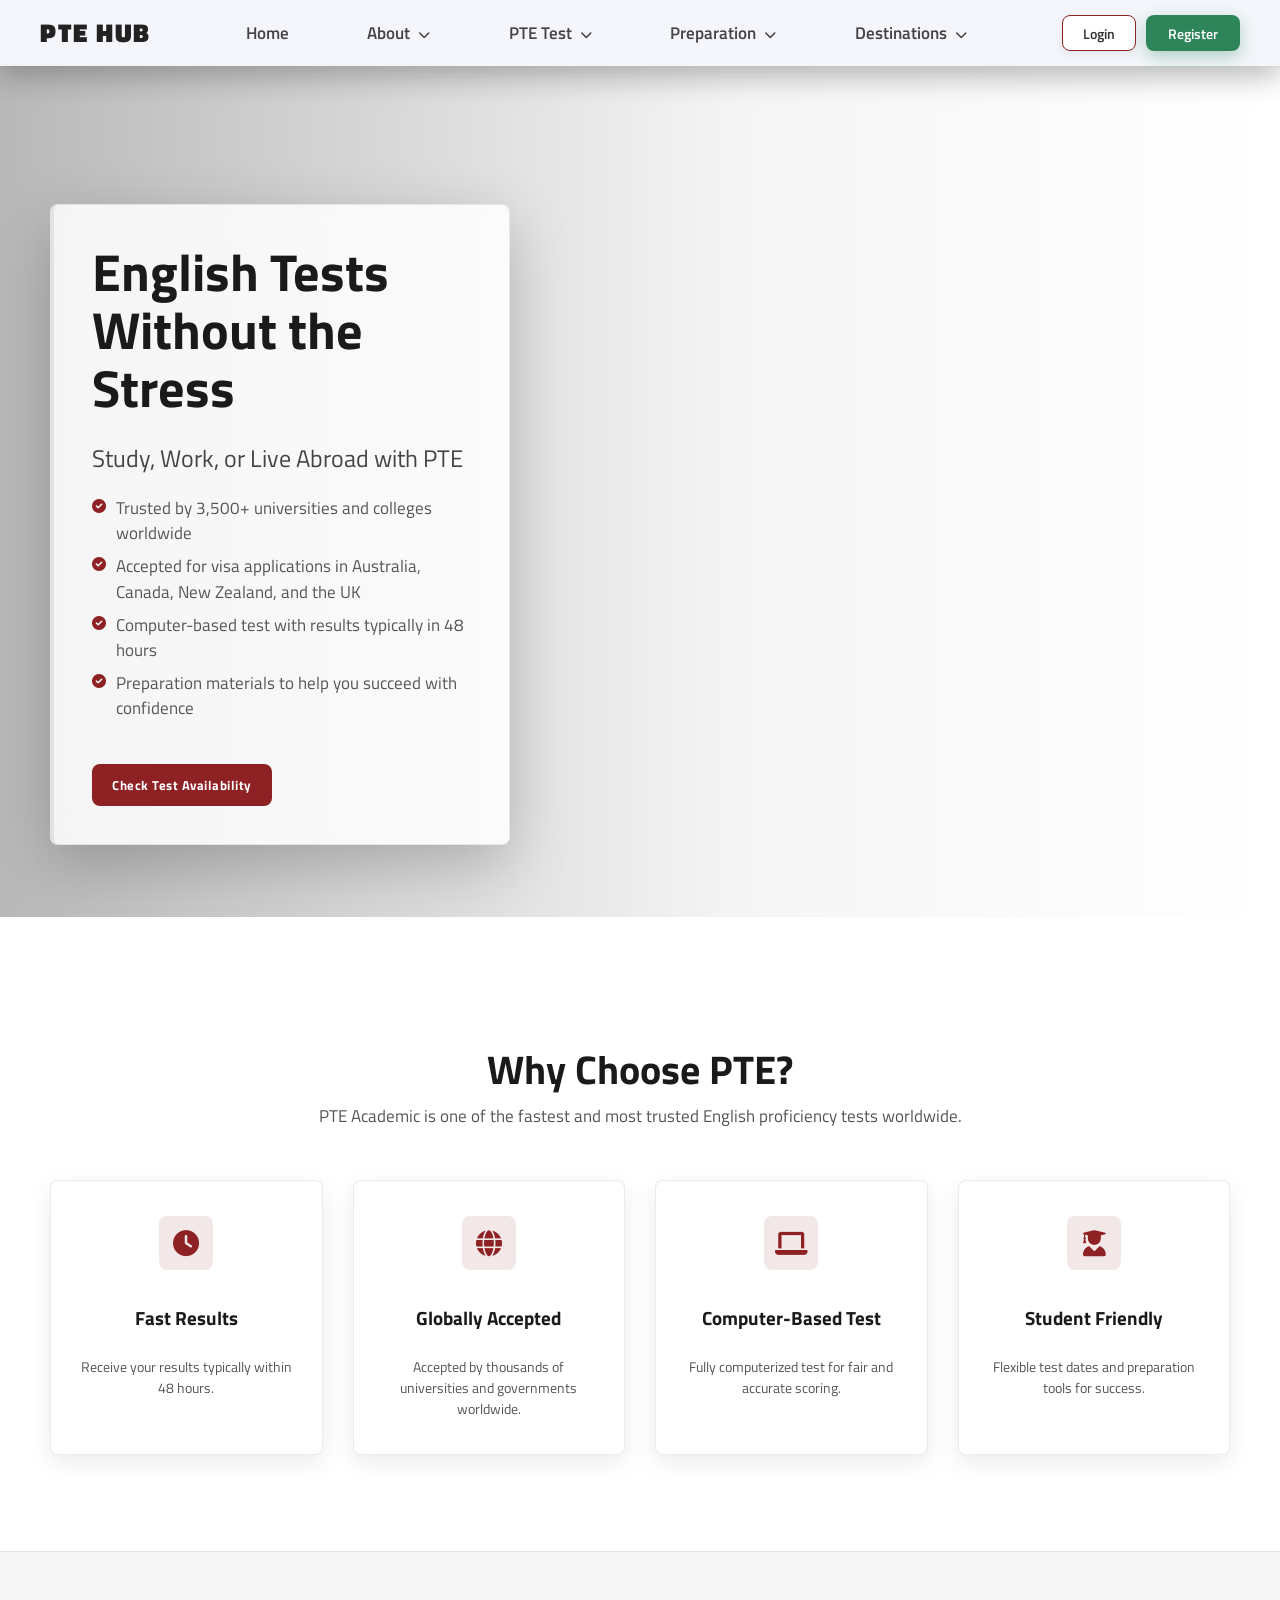
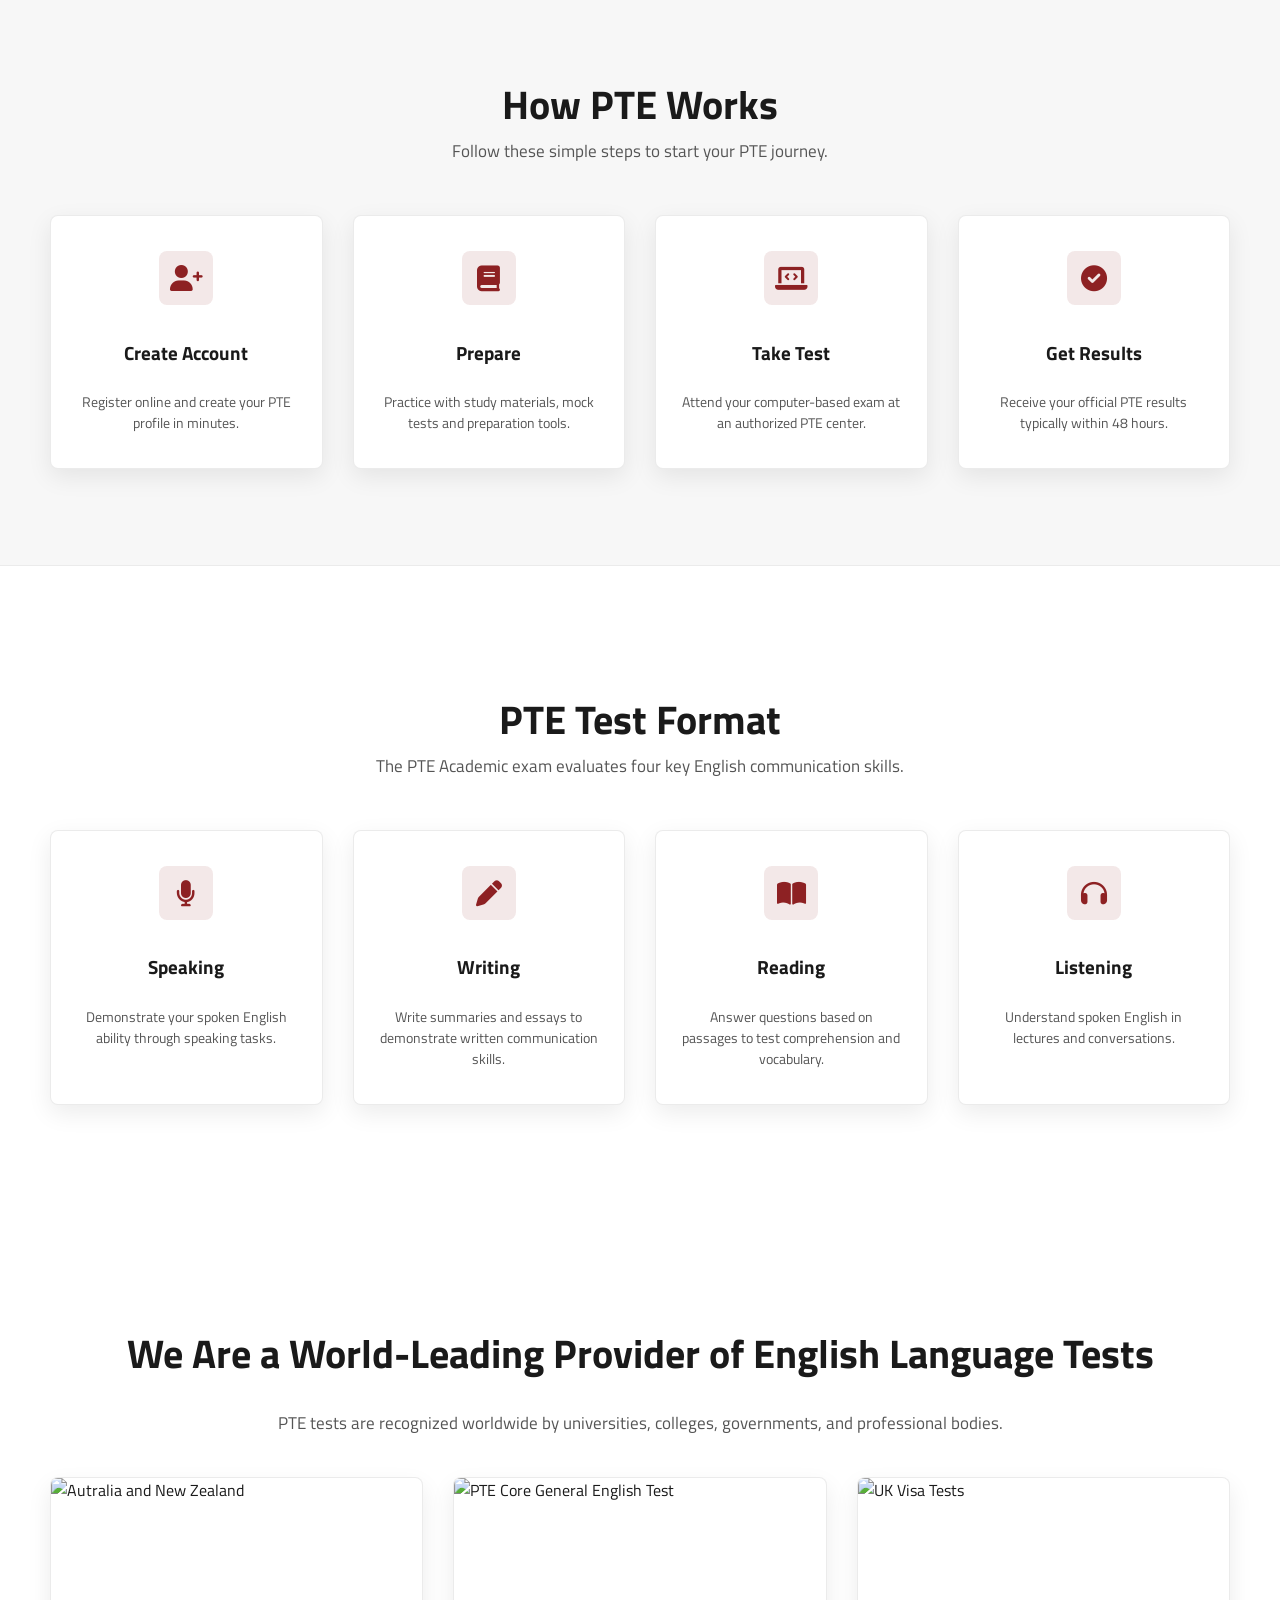
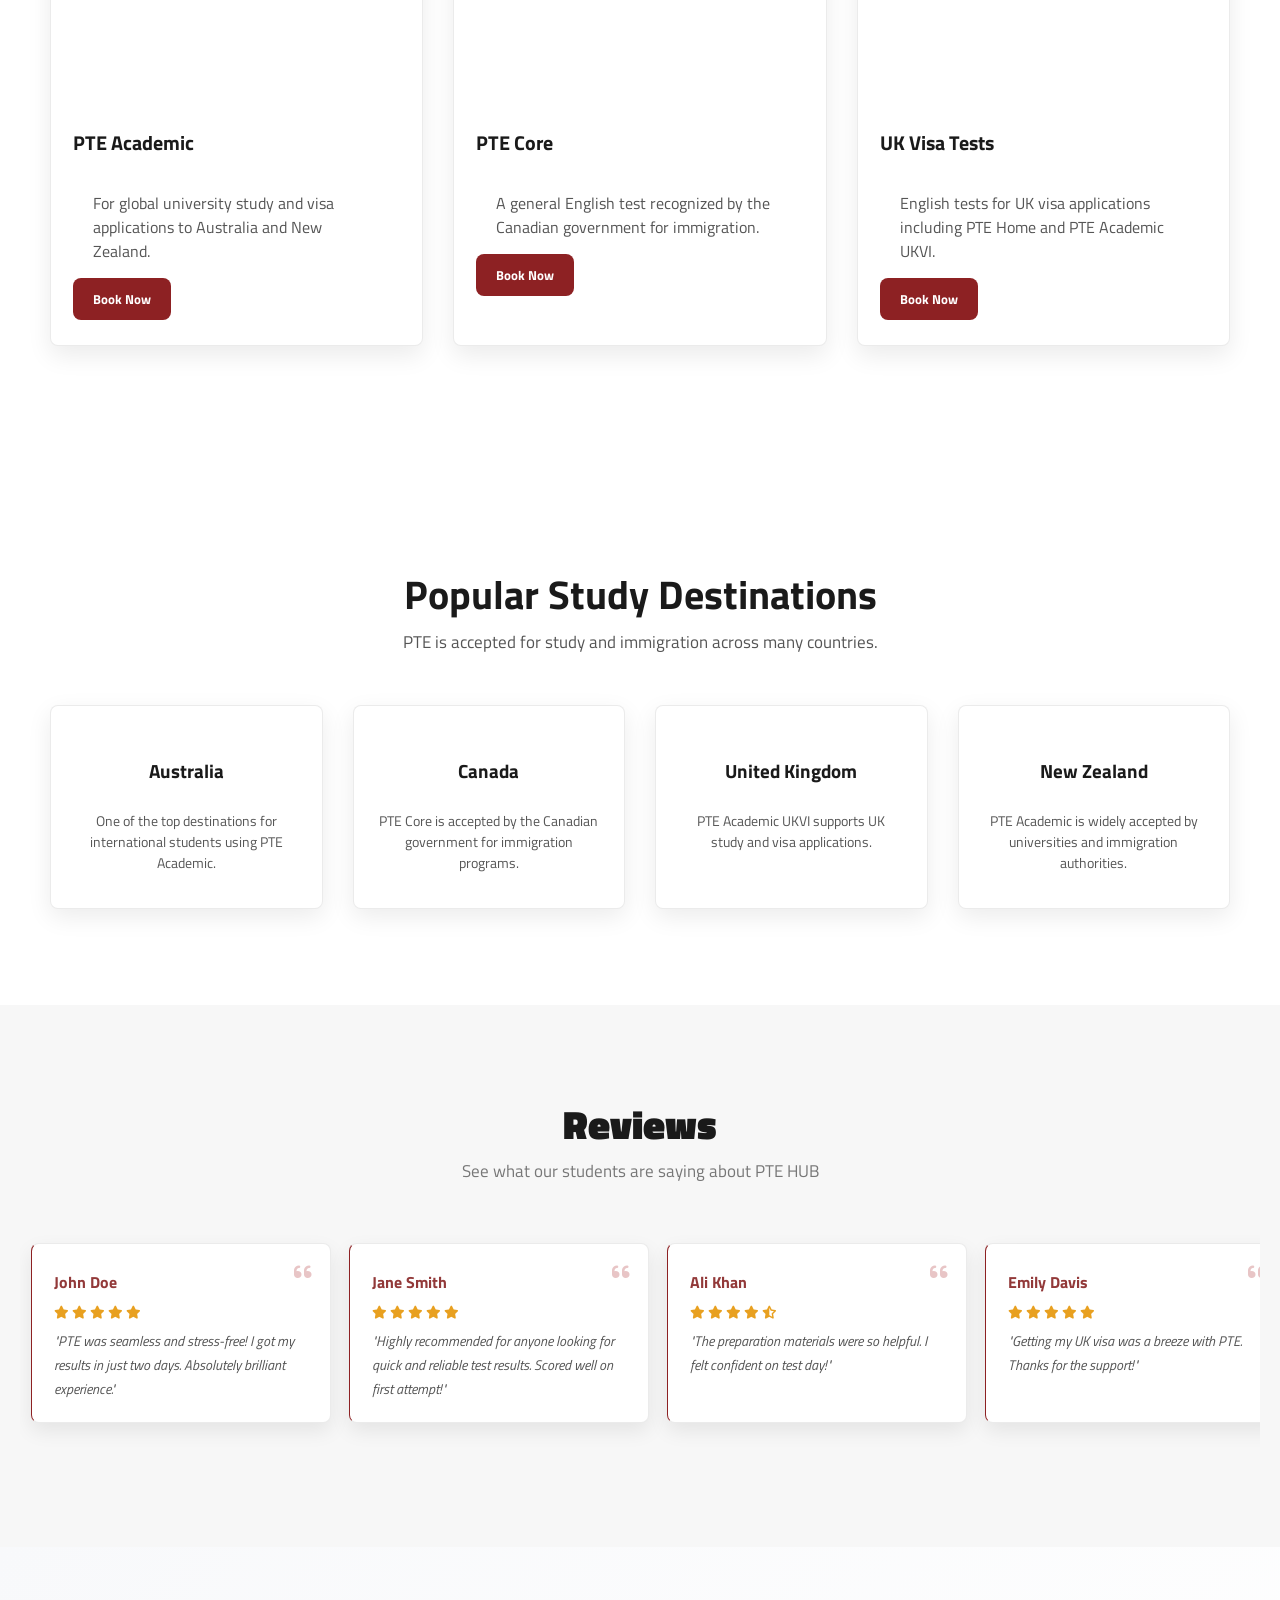
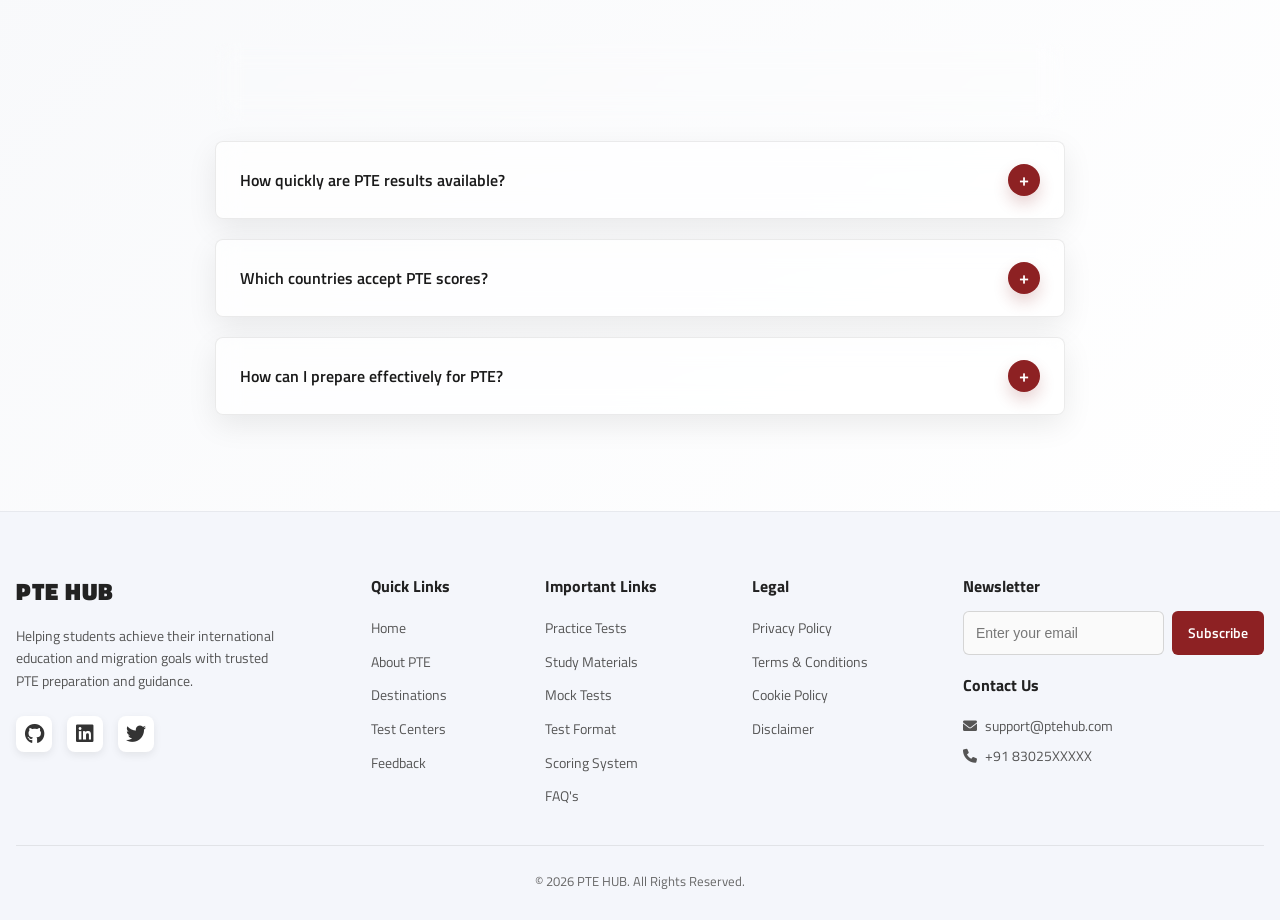
==== commit c5dfbff1: "Merge branch 'main' into Fixed/Contact-page" ====
--- a/index.html
+++ b/index.html
@@ -1,430 +1,436 @@
-<!DOCTYPE html>
-<html lang="en">
-
-<head>
-    <meta charset="UTF-8">
-    <meta name="viewport" content="width=device-width, initial-scale=1.0">
-    <title>PTE HUB</title>
-
-    <link rel="stylesheet" href="styles/css/style.css">
-    <link rel="stylesheet" href="styles/css/navbar.css">
-    <link rel="stylesheet" href="styles/css/footer.css">
-    <link rel="stylesheet" href="styles/css/auth-popup.css">
-    <link rel="stylesheet" href="styles/css/book-modal.css">
-    <link rel="preload" href="components/navbar.html" as="fetch" crossorigin="anonymous">
-
-    <link href="https://cdnjs.cloudflare.com/ajax/libs/font-awesome/6.0.0-beta3/css/all.min.css" rel="stylesheet">
-</head>
-
-<body>
-
-    <!-- Navbar -->
-    <header id="header">
-        <div id="navbar-placeholder"></div>
-    </header>
-
-    <main>
-
-        <!-- Hero Section -->
-        <section id="point">
-            <div class="hero-wrapper">
-                <div class="hero-image"></div>
-
-                <div class="hero-text">
-                    <h2>English Tests Without the Stress</h2>
-                    <h3>Study, Work, or Live Abroad with PTE</h3>
-
-                    <ul class="hero-points">
-                        <li><i class="fas fa-check-circle"></i> Trusted by 3,500+ universities and colleges worldwide</li>
-                        <li><i class="fas fa-check-circle"></i> Accepted for visa applications in Australia, Canada, New Zealand, and the UK</li>
-                        <li><i class="fas fa-check-circle"></i> Computer-based test with results typically in 48 hours</li>
-                        <li><i class="fas fa-check-circle"></i> Preparation materials to help you succeed with confidence</li>
-                    </ul>
-
-                    <div class="hero-actions">
-                        <button id="address" onclick="document.getElementById('pte-section').scrollIntoView({behavior: 'smooth'})">Check Test Availability</button>
-                    </div>
-                </div>
-            </div>
-        </section>
-
-        <!-- Why Choose PTE -->
-        <section id="about-section" class="features-section reveal">
-
-            <div class="features-heading">
-                <h2>Why Choose PTE?</h2>
-                <p>PTE Academic is one of the fastest and most trusted English proficiency tests worldwide.</p>
-            </div>
-
-            <div class="features-container">
-
-                <div class="feature-box">
-                    <i class="fas fa-clock"></i>
-                    <h3>Fast Results</h3>
-                    <p>Receive your results typically within 48 hours.</p>
-                </div>
-
-                <div class="feature-box">
-                    <i class="fas fa-globe"></i>
-                    <h3>Globally Accepted</h3>
-                    <p>Accepted by thousands of universities and governments worldwide.</p>
-                </div>
-
-                <div class="feature-box">
-                    <i class="fas fa-laptop"></i>
-                    <h3>Computer-Based Test</h3>
-                    <p>Fully computerized test for fair and accurate scoring.</p>
-                </div>
-
-                <div class="feature-box">
-                    <i class="fas fa-user-graduate"></i>
-                    <h3>Student Friendly</h3>
-                    <p>Flexible test dates and preparation tools for success.</p>
-                </div>
-
-            </div>
-
-        </section>
-
-        <!-- How PTE Works -->
-        <section id="pte-section" class="features-section reveal">
-
-            <div class="features-heading">
-                <h2>How PTE Works</h2>
-                <p>Follow these simple steps to start your PTE journey.</p>
-            </div>
-
-            <div class="features-container">
-
-                <div class="feature-box">
-                    <i class="fas fa-user-plus"></i>
-                    <h3>Create Account</h3>
-                    <p>Register online and create your PTE profile in minutes.</p>
-                </div>
-
-                <div class="feature-box">
-                    <i class="fas fa-book"></i>
-                    <h3>Prepare</h3>
-                    <p>Practice with study materials, mock tests and preparation tools.</p>
-                </div>
-
-                <div class="feature-box">
-                    <i class="fas fa-laptop-code"></i>
-                    <h3>Take Test</h3>
-                    <p>Attend your computer-based exam at an authorized PTE center.</p>
-                </div>
-
-                <div class="feature-box">
-                    <i class="fas fa-check-circle"></i>
-                    <h3>Get Results</h3>
-                    <p>Receive your official PTE results typically within 48 hours.</p>
-                </div>
-
-            </div>
-
-        </section>
-
-        <!-- PTE Test Format -->
-        <section id="prep-section" class="features-section reveal">
-
-            <div class="features-heading">
-                <h2>PTE Test Format</h2>
-                <p>The PTE Academic exam evaluates four key English communication skills.</p>
-            </div>
-
-            <div class="features-container">
-
-                <div class="feature-box">
-                    <i class="fas fa-microphone"></i>
-                    <h3>Speaking</h3>
-                    <p>Demonstrate your spoken English ability through speaking tasks.</p>
-                </div>
-
-                <div class="feature-box">
-                    <i class="fas fa-pen"></i>
-                    <h3>Writing</h3>
-                    <p>Write summaries and essays to demonstrate written communication skills.</p>
-                </div>
-
-                <div class="feature-box">
-                    <i class="fas fa-book-open"></i>
-                    <h3>Reading</h3>
-                    <p>Answer questions based on passages to test comprehension and vocabulary.</p>
-                </div>
-
-                <div class="feature-box">
-                    <i class="fas fa-headphones"></i>
-                    <h3>Listening</h3>
-                    <p>Understand spoken English in lectures and conversations.</p>
-                </div>
-
-            </div>
-
-        </section>
-
-        <!-- Test Types -->
-        <section id="page2">
-
-            <div id="alpha">
-                <h2>We Are a World-Leading Provider of English Language Tests</h2>
-                <p>PTE tests are recognized worldwide by universities, colleges, governments, and professional bodies.</p>
-            </div>
-
-            <div id="container">
-
-                <div class="cards">
-                    <img src="assets/images/Australia_university_800px_x_451px__1_.jpg" alt="">
-                    <h3>PTE Academic</h3>
-                    <p>For global university study and visa applications to Australia and New Zealand.</p>
-                    <button class="book-now-btn book-modal-trigger" onclick="openBookModal()">Book Now</button>
-                </div>
-
-                <div class="cards">
-                    <img src="assets/images/London-_UK-800_x_451px__1_.jpg" alt="">
-                    <h3>PTE Core</h3>
-                    <p>A general English test recognized by the Canadian government for immigration.</p>
-                    <button class="book-now-btn book-modal-trigger" onclick="openBookModal()">Book Now</button>
-                </div>
-
-                <div class="cards">
-                    <img src="assets/images/AdobeStock_171916302-Canada__1_.jpg" alt="">
-                    <h3>UK Visa Tests</h3>
-                    <p>English tests for UK visa applications including PTE Home and PTE Academic UKVI.</p>
-                    <button class="book-now-btn book-modal-trigger" onclick="openBookModal()">Book Now</button>
-                </div>
-
-            </div>
-
-        </section>
-
-        <!-- Popular Study Destinations -->
-        <section id="dest-section" class="features-section reveal">
-
-            <div class="features-heading">
-                <h2>Popular Study Destinations</h2>
-                <p>PTE is accepted for study and immigration across many countries.</p>
-            </div>
-
-            <div class="features-container">
-
-                <div class="feature-box">
-                    <h3>Australia</h3>
-                    <p>One of the top destinations for international students using PTE Academic.</p>
-                </div>
-
-                <div class="feature-box">
-                    <h3>Canada</h3>
-                    <p>PTE Core is accepted by the Canadian government for immigration programs.</p>
-                </div>
-
-                <div class="feature-box">
-                    <h3>United Kingdom</h3>
-                    <p>PTE Academic UKVI supports UK study and visa applications.</p>
-                </div>
-
-                <div class="feature-box">
-                    <h3>New Zealand</h3>
-                    <p>PTE Academic is widely accepted by universities and immigration authorities.</p>
-                </div>
-
-            </div>
-
-        </section>
-
-        <!-- Reviews -->
-        <section id="contact">
-
-            <h2>Reviews</h2>
-
-            <div id="reviews">
-
-                <div class="review">
-                    <h3>John Doe</h3>
-                    <p>"PTE was seamless and stress-free! I got my results in just two days."</p>
-                </div>
-
-                <div class="review">
-                    <h3>Jane Smith</h3>
-                    <p>"Highly recommended for anyone looking for quick and reliable test results."</p>
-                </div>
-
-                <div class="review">
-                    <h3>Ali Khan</h3>
-                    <p>"The preparation materials were so helpful. I felt confident on test day!"</p>
-                </div>
-
-                <div class="review">
-                    <h3>Emily Davis</h3>
-                    <p>"Getting my UK visa was a breeze with PTE. Thanks for the support!"</p>
-                </div>
-
-                <div class="review">
-                    <h3>Rajesh Kumar</h3>
-                    <p>"Great experience! The test environment was very comfortable."</p>
-                </div>
-
-            </div>
-
-            <button id="next-review-btn">Next Review</button>
-
-        </section>
-
-        <!-- ===== FAQ PREVIEW SECTION ===== -->
-        <section id="faq" class="faq-section">
-            <div class="faq-list">
-
-                <div class="faq-item">
-                    <button class="faq-question">
-                        What is PTE Academic?
-                        <span>+</span>
-                    </button>
-                    <div class="faq-answer">
-                        <p>PTE Academic is a fully computer-based English proficiency test designed to assess real-life communication skills using AI scoring.</p>
-                    </div>
-                </div>
-            
-                <div class="faq-item">
-                    <button class="faq-question">
-                        How quickly are PTE results available?
-                        <span>+</span>
-                    </button>
-                    <div class="faq-answer">
-                        <p>PTE results are typically available within 48 hours, making it one of the fastest English proficiency tests.</p>
-                    </div>
-                </div>
-            
-                <div class="faq-item">
-                    <button class="faq-question">
-                        Which countries accept PTE scores?
-                        <span>+</span>
-                    </button>
-                    <div class="faq-answer">
-                        <p>PTE is accepted by thousands of institutions and governments in Australia, Canada, the UK, New Zealand, and more.</p>
-                    </div>
-                </div>
-            
-                <div class="faq-item">
-                    <button class="faq-question">
-                        How can I prepare effectively for PTE?
-                        <span>+</span>
-                    </button>
-                    <div class="faq-answer">
-                        <p>You can prepare using mock tests, AI-based scoring tools, and structured learning resources available on PTE HUB.</p>
-                    </div>
-                </div>
-            
-            </div>
-        </section>
-
-    </main>
-
-    <div id="footer-placeholder"></div>
-    <div id="auth-popup-placeholder"></div>
-
-    <script src="scripts/js/navbar.js"></script>
-    <script src="scripts/js/footer.js"></script>
-    <script src="scripts/js/script.js"></script>
-    <script src="scripts/js/auth-popup.js"></script>
-
-    <!-- Scroll To Top Button -->
-    <button id="scrollTopBtn" title="Back to top">
-        <i class="fas fa-arrow-up"></i>
-    </button>
-
-    <!-- Book Now Modal -->
-    <div id="book-modal-overlay" class="book-modal-overlay">
-        <div class="book-modal">
-
-            <!-- Header -->
-            <div class="book-modal-header">
-                <button class="book-modal-close" onclick="closeBookModal()" title="Close">&times;</button>
-                <div class="book-modal-badge">
-                    <i class="fas fa-star"></i> Official PTE Registration
-                </div>
-                <h2>Book Your PTE Test</h2>
-                <p>Fill in your details — we'll confirm your slot within 24 hrs.</p>
-            </div>
-
-            <!-- Form Body -->
-            <div class="book-modal-body">
-                <form class="book-modal-form" id="bookNowForm">
-
-                    <!-- Full Name -->
-                    <div class="form-field">
-                        <label>Full Name</label>
-                        <div class="input-icon-wrap">
-                            <i class="fas fa-user"></i>
-                            <input type="text" placeholder="e.g. Rahul Sharma" required>
-                        </div>
-                    </div>
-
-                    <!-- Email + Phone -->
-                    <div class="form-row">
-                        <div class="form-field">
-                            <label>Email</label>
-                            <div class="input-icon-wrap">
-                                <i class="fas fa-envelope"></i>
-                                <input type="email" placeholder="you@email.com" required>
-                            </div>
-                        </div>
-                        <div class="form-field">
-                            <label>Phone</label>
-                            <div class="input-icon-wrap">
-                                <i class="fas fa-phone"></i>
-                                <input type="tel" placeholder="+91 99999 00000">
-                            </div>
-                        </div>
-                    </div>
-
-                    <!-- Test Type -->
-                    <div class="form-field">
-                        <label>Test Type</label>
-                        <div class="input-icon-wrap">
-                            <i class="fas fa-graduation-cap"></i>
-                            <select required>
-                                <option value="">— Select your test —</option>
-                                <option>PTE Academic</option>
-                                <option>PTE Core</option>
-                                <option>PTE Home (UK Visa)</option>
-                                <option>PTE Academic UKVI</option>
-                            </select>
-                        </div>
-                    </div>
-
-                    <!-- Preferred Date -->
-                    <div class="form-field">
-                        <label>Preferred Test Date</label>
-                        <div class="input-icon-wrap">
-                            <i class="fas fa-calendar-alt"></i>
-                            <input type="date" required>
-                        </div>
-                    </div>
-
-                    <!-- Submit -->
-                    <button type="submit" class="book-submit-btn">
-                        <i class="fas fa-paper-plane"></i>
-                        Submit Application
-                    </button>
-
-                </form>
-
-                <!-- Footer note -->
-                <p class="book-modal-footer-note">
-                    <i class="fas fa-lock"></i>
-                    Your information is 100% secure and confidential.
-                </p>
-
-                <!-- Success message (shown after submit) -->
-                <div class="book-modal-success" id="bookModalSuccess">
-                    <div class="success-icon"><i class="fas fa-check"></i></div>
-                    <h3>Application Submitted!</h3>
-                    <p>Thank you! Our team will confirm your test slot within 24 hours via email.</p>
-                </div>
-            </div>
-
-        </div>
-    </div>
-
-    <script src="scripts/js/book-modal.js"></script>
-</body>
-</html>+<!DOCTYPE html>
+<html lang="en">
+
+<head>
+    <meta charset="UTF-8">
+    <meta name="viewport" content="width=device-width, initial-scale=1.0">
+    <title>PTE HUB</title>
+
+    <!-- Google Fonts -->
+    <link rel="preconnect" href="https://fonts.googleapis.com">
+    <link rel="preconnect" href="https://fonts.gstatic.com" crossorigin>
+    <link href="https://fonts.googleapis.com/css2?family=Titillium+Web:ital,wght@0,200;0,300;0,400;0,600;0,700;0,900;1,200;1,300;1,400;1,600;1,700&display=swap" rel="stylesheet">
+
+    <link rel="stylesheet" href="styles/css/style.css">
+    <link rel="stylesheet" href="styles/css/navbar.css">
+    <link rel="stylesheet" href="styles/css/footer.css">
+    <link rel="stylesheet" href="styles/css/auth-popup.css">
+    <link rel="preload" href="components/navbar.html" as="fetch" crossorigin="anonymous">
+    <link rel="stylesheet" href="styles/css/theme.css">
+    <link href="https://cdnjs.cloudflare.com/ajax/libs/font-awesome/6.0.0-beta3/css/all.min.css" rel="stylesheet">
+    <script src="scripts/js/theme.js"></script>
+    <!-- Bold Logo -->
+    <style>.logo-text { font-weight: 800; }</style>
+</head>
+
+<body>
+
+    <!-- Navbar -->
+    <header id="header">
+        <div id="navbar-placeholder"></div>
+    </header>
+
+    <main>
+
+        <!-- Hero Section -->
+        <section id="hero-ssection">
+            <div class="hero-image">
+            <div class="hero-wrapper">
+
+                <div class="hero-text">
+                    <h2>English Tests Without the Stress</h2>
+                    <h3>Study, Work, or Live Abroad with PTE</h3>
+
+                    <ul class="hero-points">
+                        <li><i class="fas fa-check-circle"></i> Trusted by 3,500+ universities and colleges worldwide</li>
+                        <li><i class="fas fa-check-circle"></i> Accepted for visa applications in Australia, Canada, New Zealand, and the UK</li>
+                        <li><i class="fas fa-check-circle"></i> Computer-based test with results typically in 48 hours</li>
+                        <li><i class="fas fa-check-circle"></i> Preparation materials to help you succeed with confidence</li>
+                    </ul>
+
+                    <div class="hero-actions">
+                        <button id="address">Check Test Availability</button>
+                    </div>
+                </div>
+                </div>
+            </div>
+        </section>
+
+        <!-- Why Choose PTE -->
+        <section id="about-section" class="features-section reveal">
+
+            <div class="features-heading">
+                <h2>Why Choose PTE?</h2>
+                <p>PTE Academic is one of the fastest and most trusted English proficiency tests worldwide.</p>
+            </div>
+
+            <div class="features-container">
+
+                <div class="feature-box">
+                    <i class="fas fa-clock"></i>
+                    <h3>Fast Results</h3>
+                    <p>Receive your results typically within 48 hours.</p>
+                </div>
+
+                <div class="feature-box">
+                    <i class="fas fa-globe"></i>
+                    <h3>Globally Accepted</h3>
+                    <p>Accepted by thousands of universities and governments worldwide.</p>
+                </div>
+
+                <div class="feature-box">
+                    <i class="fas fa-laptop"></i>
+                    <h3>Computer-Based Test</h3>
+                    <p>Fully computerized test for fair and accurate scoring.</p>
+                </div>
+
+                <div class="feature-box">
+                    <i class="fas fa-user-graduate"></i>
+                    <h3>Student Friendly</h3>
+                    <p>Flexible test dates and preparation tools for success.</p>
+                </div>
+
+            </div>
+
+        </section>
+
+        <!-- How PTE Works -->
+        <section id="pte-section" class="features-section reveal">
+
+            <div class="features-heading">
+                <h2>How PTE Works</h2>
+                <p>Follow these simple steps to start your PTE journey.</p>
+            </div>
+
+            <div class="features-container">
+
+                <div class="feature-box">
+                    <i class="fas fa-user-plus"></i>
+                    <h3>Create Account</h3>
+                    <p>Register online and create your PTE profile in minutes.</p>
+                </div>
+
+                <div class="feature-box">
+                    <i class="fas fa-book"></i>
+                    <h3>Prepare</h3>
+                    <p>Practice with study materials, mock tests and preparation tools.</p>
+                </div>
+
+                <div class="feature-box">
+                    <i class="fas fa-laptop-code"></i>
+                    <h3>Take Test</h3>
+                    <p>Attend your computer-based exam at an authorized PTE center.</p>
+                </div>
+
+                <div class="feature-box">
+                    <i class="fas fa-check-circle"></i>
+                    <h3>Get Results</h3>
+                    <p>Receive your official PTE results typically within 48 hours.</p>
+                </div>
+
+            </div>
+
+        </section>
+
+        <!-- PTE Test Format -->
+        <section id="prep-section" class="features-section reveal">
+
+            <div class="features-heading">
+                <h2>PTE Test Format</h2>
+                <p>The PTE Academic exam evaluates four key English communication skills.</p>
+            </div>
+
+            <div class="features-container">
+
+                <div class="feature-box">
+                    <i class="fas fa-microphone"></i>
+                    <h3>Speaking</h3>
+                    <p>Demonstrate your spoken English ability through speaking tasks.</p>
+                </div>
+
+                <div class="feature-box">
+                    <i class="fas fa-pen"></i>
+                    <h3>Writing</h3>
+                    <p>Write summaries and essays to demonstrate written communication skills.</p>
+                </div>
+
+                <div class="feature-box">
+                    <i class="fas fa-book-open"></i>
+                    <h3>Reading</h3>
+                    <p>Answer questions based on passages to test comprehension and vocabulary.</p>
+                </div>
+
+                <div class="feature-box">
+                    <i class="fas fa-headphones"></i>
+                    <h3>Listening</h3>
+                    <p>Understand spoken English in lectures and conversations.</p>
+                </div>
+
+            </div>
+
+        </section>
+
+        <!-- Test Types -->
+        <section id="page2">
+
+            <div id="alpha">
+                <h2>We Are a World-Leading Provider of English Language Tests</h2>
+                <p>PTE tests are recognized worldwide by universities, colleges, governments, and professional bodies.</p>
+            </div>
+
+            <div id="container">
+
+                <div class="cards">
+                    <img src="assets/images/australia_nz.png" alt="Autralia and New Zealand">
+                    <h3>PTE Academic</h3>
+                    <p>For global university study and visa applications to Australia and New Zealand.</p>
+                    <button id="book-now-btn">Book Now</button>
+                </div>
+
+                <div class="cards">
+                    <img src="assets/images/pte_core_english.png" alt="PTE Core General English Test">
+                    <h3>PTE Core</h3>
+                    <p>A general English test recognized by the Canadian government for immigration.</p>
+                    <button id="book-now-btn">Book Now</button>
+                </div>
+
+                <div class="cards">
+                    <img src="assets/images/uk.jpg" alt="UK Visa Tests">
+                    <h3>UK Visa Tests</h3>
+                    <p>English tests for UK visa applications including PTE Home and PTE Academic UKVI.</p>
+                    <button id="book-now-btn">Book Now</button>
+                </div>
+
+            </div>
+
+        </section>
+
+        <!-- Popular Study Destinations -->
+        <section id="dest-section" class="features-section reveal">
+
+            <div class="features-heading">
+                <h2>Popular Study Destinations</h2>
+                <p>PTE is accepted for study and immigration across many countries.</p>
+            </div>
+
+            <div class="features-container">
+
+                <div class="feature-box">
+                    <h3>Australia</h3>
+                    <p>One of the top destinations for international students using PTE Academic.</p>
+                </div>
+
+                <div class="feature-box">
+                    <h3>Canada</h3>
+                    <p>PTE Core is accepted by the Canadian government for immigration programs.</p>
+                </div>
+
+                <div class="feature-box">
+                    <h3>United Kingdom</h3>
+                    <p>PTE Academic UKVI supports UK study and visa applications.</p>
+                </div>
+
+                <div class="feature-box">
+                    <h3>New Zealand</h3>
+                    <p>PTE Academic is widely accepted by universities and immigration authorities.</p>
+                </div>
+
+            </div>
+
+        </section>
+
+        <!-- Reviews -->
+        <section id="contact">
+
+            <div class="reviews-head">
+                <h2>Reviews</h2>
+                <p>See what our students are saying about PTE HUB</p>
+            </div>
+
+            <div class="reviews-scroll-wrapper">
+
+                <div id="reviews">
+
+                    <div class="reviews-slide">
+                        <div class="review">
+                            <div class="review-quote"><i class="fas fa-quote-left"></i></div>
+                            <h3>John Doe</h3>
+                            <div class="review-stars">
+                                <i class="fas fa-star"></i><i class="fas fa-star"></i><i class="fas fa-star"></i><i class="fas fa-star"></i><i class="fas fa-star"></i>
+                            </div>
+                            <p><i>"PTE was seamless and stress-free! I got my results in just two days. Absolutely brilliant experience."</i></p>
+                        </div>
+
+                        <div class="review">
+                            <div class="review-quote"><i class="fas fa-quote-left"></i></div>
+                            <h3>Jane Smith</h3>
+                            <div class="review-stars">
+                                <i class="fas fa-star"></i><i class="fas fa-star"></i><i class="fas fa-star"></i><i class="fas fa-star"></i><i class="fas fa-star"></i>
+                            </div>
+                            <p><i>"Highly recommended for anyone looking for quick and reliable test results. Scored well on first attempt!"</i></p>
+                        </div>
+
+                        <div class="review">
+                            <div class="review-quote"><i class="fas fa-quote-left"></i></div>
+                            <h3>Ali Khan</h3>
+                            <div class="review-stars">
+                                <i class="fas fa-star"></i><i class="fas fa-star"></i><i class="fas fa-star"></i><i class="fas fa-star"></i><i class="fas fa-star-half-alt"></i>
+                            </div>
+                            <p><i>"The preparation materials were so helpful. I felt confident on test day!"</i></p>
+                        </div>
+
+                        <div class="review">
+                            <div class="review-quote"><i class="fas fa-quote-left"></i></div>
+                            <h3>Emily Davis</h3>
+                            <div class="review-stars">
+                                <i class="fas fa-star"></i><i class="fas fa-star"></i><i class="fas fa-star"></i><i class="fas fa-star"></i><i class="fas fa-star"></i>
+                            </div>
+                            <p><i>"Getting my UK visa was a breeze with PTE. Thanks for the support!"</i></p>
+                        </div>
+
+                        <div class="review">
+                            <div class="review-quote"><i class="fas fa-quote-left"></i></div>
+                            <h3>Rajesh Kumar</h3>
+                            <div class="review-stars">
+                                <i class="fas fa-star"></i><i class="fas fa-star"></i><i class="fas fa-star"></i><i class="fas fa-star"></i><i class="fas fa-star"></i>
+                            </div>
+                            <p><i>"Great experience! The test environment was very comfortable and results came fast."</i></p>
+                        </div>
+
+                        <div class="review">
+                            <div class="review-quote"><i class="fas fa-quote-left"></i></div>
+                            <h3>Priya Mehta</h3>
+                            <div class="review-stars">
+                                <i class="fas fa-star"></i><i class="fas fa-star"></i><i class="fas fa-star"></i><i class="fas fa-star"></i><i class="fas fa-star"></i>
+                            </div>
+                            <p><i>"PTE HUB's mock tests made all the difference. Scored 79+ across all sections on my first try!"</i></p>
+                        </div>
+                    </div>
+
+                    <div class="reviews-slide" aria-hidden="true">
+                        <div class="review">
+                            <div class="review-quote"><i class="fas fa-quote-left"></i></div>
+                            <h3>John Doe</h3>
+                            <div class="review-stars">
+                                <i class="fas fa-star"></i><i class="fas fa-star"></i><i class="fas fa-star"></i><i class="fas fa-star"></i><i class="fas fa-star"></i>
+                            </div>
+                            <p><i>"PTE was seamless and stress-free! I got my results in just two days. Absolutely brilliant experience."</i></p>
+                        </div>
+
+                        <div class="review">
+                            <div class="review-quote"><i class="fas fa-quote-left"></i></div>
+                            <h3>Jane Smith</h3>
+                            <div class="review-stars">
+                                <i class="fas fa-star"></i><i class="fas fa-star"></i><i class="fas fa-star"></i><i class="fas fa-star"></i><i class="fas fa-star"></i>
+                            </div>
+                            <p><i>"Highly recommended for anyone looking for quick and reliable test results. Scored well on first attempt!"</i></p>
+                        </div>
+
+                        <div class="review">
+                            <div class="review-quote"><i class="fas fa-quote-left"></i></div>
+                            <h3>Ali Khan</h3>
+                            <div class="review-stars">
+                                <i class="fas fa-star"></i><i class="fas fa-star"></i><i class="fas fa-star"></i><i class="fas fa-star"></i><i class="fas fa-star-half-alt"></i>
+                            </div>
+                            <p><i>"The preparation materials were so helpful. I felt confident on test day!"</i></p>
+                        </div>
+
+                        <div class="review">
+                            <div class="review-quote"><i class="fas fa-quote-left"></i></div>
+                            <h3>Emily Davis</h3>
+                            <div class="review-stars">
+                                <i class="fas fa-star"></i><i class="fas fa-star"></i><i class="fas fa-star"></i><i class="fas fa-star"></i><i class="fas fa-star"></i>
+                            </div>
+                            <p><i>"Getting my UK visa was a breeze with PTE. Thanks for the support!"</i></p>
+                        </div>
+
+                        <div class="review">
+                            <div class="review-quote"><i class="fas fa-quote-left"></i></div>
+                            <h3>Rajesh Kumar</h3>
+                            <div class="review-stars">
+                                <i class="fas fa-star"></i><i class="fas fa-star"></i><i class="fas fa-star"></i><i class="fas fa-star"></i><i class="fas fa-star"></i>
+                            </div>
+                            <p><i>"Great experience! The test environment was very comfortable and results came fast."</i></p>
+                        </div>
+
+                        <div class="review">
+                            <div class="review-quote"><i class="fas fa-quote-left"></i></div>
+                            <h3>Priya Mehta</h3>
+                            <div class="review-stars">
+                                <i class="fas fa-star"></i><i class="fas fa-star"></i><i class="fas fa-star"></i><i class="fas fa-star"></i><i class="fas fa-star"></i>
+                            </div>
+                            <p><i>"PTE HUB's mock tests made all the difference. Scored 79+ across all sections on my first try!"</i></p>
+                        </div>
+                    </div>
+
+                </div>
+
+            </div>
+
+        </section>
+
+
+        <!-- ===== FAQ PREVIEW SECTION ===== -->
+        <section id="faq-section" class="faq-section">
+            <div class="faq-list">
+
+                <div class="faq-item">
+                    <button class="faq-question">
+                        What is PTE Academic?
+                        <span>+</span>
+                    </button>
+                    <div class="faq-answer">
+                        <p>PTE Academic is a fully computer-based English proficiency test designed to assess real-life communication skills using AI scoring.</p>
+                    </div>
+                </div>
+            
+                <div class="faq-item">
+                    <button class="faq-question">
+                        How quickly are PTE results available?
+                        <span>+</span>
+                    </button>
+                    <div class="faq-answer">
+                        <p>PTE results are typically available within 48 hours, making it one of the fastest English proficiency tests.</p>
+                    </div>
+                </div>
+            
+                <div class="faq-item">
+                    <button class="faq-question">
+                        Which countries accept PTE scores?
+                        <span>+</span>
+                    </button>
+                    <div class="faq-answer">
+                        <p>PTE is accepted by thousands of institutions and governments in Australia, Canada, the UK, New Zealand, and more.</p>
+                    </div>
+                </div>
+            
+                <div class="faq-item">
+                    <button class="faq-question">
+                        How can I prepare effectively for PTE?
+                        <span>+</span>
+                    </button>
+                    <div class="faq-answer">
+                        <p>You can prepare using mock tests, AI-based scoring tools, and structured learning resources available on PTE HUB.</p>
+                    </div>
+                </div>
+            
+            </div>
+        </section>
+
+    </main>
+
+    <div id="footer-placeholder"></div>
+    <div id="auth-popup-placeholder"></div>
+
+    <script src="scripts/js/navbar.js"></script>
+    <script src="scripts/js/footer.js"></script>
+    <script src="scripts/js/script.js"></script>
+    <script src="scripts/js/auth-popup.js"></script>
+
+    <!-- Scroll To Top Button -->
+    <button id="scrollTopBtn" title="Back to top">
+        <i class="fas fa-arrow-up"></i>
+    </button>
+
+</body>
+</html>
--- a/styles/css/style.css
+++ b/styles/css/style.css
@@ -1,952 +1,1750 @@
-/* Global Styles */
-body {
-    margin: 0;
-    font-family: 'Arial', sans-serif;
-    background: white;
-    color: #1a1a1a;
-    overflow-x: hidden;
-}
-
-/* Header */
-#header {
-    position: absolute; /* overlay on hero */
-    top: 0;
-    left: 0;
-    width: 100%;
-
-    display: flex;
-    align-items: center;
-    justify-content: space-between;
-
-    padding: 15px 40px;
-
-    z-index: 999;
-
-    background: transparent; /* IMPORTANT */
-}
-
-#header img {
-    height: 50px;
-    width: auto;
-}
-
-#navbar-container {
-    display:flex;
-    align-items:center;
-    justify-content:space-between;
-    width:100%;
-    position:relative;
-}
-
-#navbar {
-    display:flex;
-    flex-direction:row;
-    align-items:center;
-    justify-content:center;
-    gap:20px;
-}
-
-#navbar li {
-    list-style: none;
-    padding: 0 20px;
-    position: relative;
-}
-
-#navbar li a {
-    font-size: 16px;
-    font-weight: 600;
-    text-decoration: none;
-    color: #1a1a1a;
-    transition: 0.3s ease;
-    border-bottom: 2px solid transparent;
-    padding-bottom: 8px;
-}
-
-#navbar li a:hover,
-#navbar li a.active {
-    color: #8d2123;
-}
-
-#mobile {
-    display: none;
-}
-
-#address, #address1{
-    background:#8d2123;
-    color:white;
-    border:none;
-    border-radius:8px;
-    padding:12px 26px;
-    font-size:15px;
-    font-weight:600;
-    cursor:pointer;
-    transition:all 0.3s ease;
-}
-
-#address:hover, #address1:hover{
-    background:#6a181b;
-    transform:translateY(-2px);
-    box-shadow:0 8px 20px rgba(0,0,0,0.3);
-}
-
-#address:hover, #address1:hover {
-    background-color: #6a181b;
-}
-
-/* Hamburger Icon */
-.hamburger {
-    display: none;
-    cursor: pointer;
-}
-
-.hamburger i {
-    font-size: 30px;
-}
-
-/* Hero Section */
-#point{
-    background-image:url('../../assets/images/hero.jpg');
-    background-size:cover;
-    background-position:center;
-
-    min-height:calc(100vh - 80px); /* adjust based on navbar height */
-
-    display:flex;
-    align-items:center;
-    justify-content:center;
-
-    padding:80px 40px 40px 40px;
-}
-
-.hero-wrapper{
-    display:flex;
-    align-items:center;
-    justify-content:flex-end;
-    max-width:1200px;
-    width:100%;
-}
-
-.hero-image{
-    flex:1;
-}
-
-.hero-text{
-    max-width:460px;
-    background:rgba(255,255,255,0.85);
-    backdrop-filter:blur(14px);
-    padding:25px 38px 35px 38px;
-    border-radius:16px;
-    box-shadow:0 20px 60px rgba(0,0,0,0.22);
-    border:1px solid rgba(255,255,255,0.35);
-}
-
-.hero-text h2{
-    font-size:38px;
-    font-weight:700;
-    line-height:1.25;
-    margin-top:0;
-    margin-bottom:12px;
-    color:#1a1a1a;
-}
-
-.hero-text h3{
-    font-size:24px;
-    font-weight:500;
-    margin-bottom:22px;
-    color:#444;
-}
-
-.hero-text p{
-    margin:8px 0;
-    font-size:15px;
-    line-height:1.6;
-    color:#555;
-}
-
-.hero-text button{
-    margin-top:22px;
-}
-
-.hero-points{
-    list-style:none;
-    padding:0;
-    margin:18px 0 22px 0;
-}
-
-.hero-points li{
-    display:flex;
-    align-items:flex-start;
-    gap:10px;
-    font-size:15px;
-    color:#555;
-    margin-bottom:8px;
-    line-height:1.5;
-}
-
-.hero-points i{
-    color:#8d2123;
-    margin-top:3px;
-    font-size:14px;
-}
-
-.hero-actions{
-    margin-top:10px;
-}
-
-section.reveal{
-    padding:80px 20px;
-    text-align:center;
-}
-
-section.reveal:nth-of-type(even){
-    background:#ffffff;
-}
-
-section.reveal:nth-of-type(odd){
-    background:#f7f7f7;
-}
-
-.features-heading h2{
-    font-size:32px;
-    margin-bottom:10px;
-}
-
-.features-heading p{
-    color:#555;
-    margin-bottom:40px;
-}
-
-#page2{
-    background:#ffffff;
-    padding:80px 20px;
-}
-
-#alpha{
-    text-align:center;
-    margin-bottom:40px;
-}
-
-#alpha h2{
-    font-size:32px;
-    color:#1a1a1a;
-}
-
-#alpha p{
-    color:#555;
-}
-
-/* Cards Section */
-#container{
-    max-width:1200px;
-    margin:auto;
-    display:grid;
-    grid-template-columns:repeat(auto-fit,minmax(300px,1fr));
-    gap:30px;
-}
-
-#container .cards::after{
-    content:"";
-    position:absolute;
-    inset:0;
-    background:linear-gradient(120deg, transparent, rgba(255,255,255,0.3), transparent);
-    opacity:0;
-    transition:0.4s;
-    pointer-events: none;
-}
-
-#container .cards:hover::after{
-    opacity:1;
-}
-
-#container .cards{
-    width:100%;
-    background:#ffffff;
-
-    border-radius:12px;
-    overflow:visible;
-    position:relative;
-
-    box-shadow:0 10px 25px rgba(0,0,0,0.08);
-
-    transition:all 0.4s ease;
-
-    text-align:center;
-    padding-bottom:25px;
-}
-
-
-
-#address, #address1{
-    letter-spacing:0.5px;
-}
-
-#container .cards:hover{
-    transform:translateY(-10px);
-    box-shadow:0 20px 40px rgba(0,0,0,0.15);
-}
-
-#container .cards img{
-    width:100%;
-    height:220px;
-
-    object-fit:cover;
-
-    border-top-left-radius:12px;
-    border-top-right-radius:12px;
-
-    transition:transform 0.4s ease;
-}
-
-#container .cards:hover img{
-    transform:scale(1.08);
-}
-
-#container .cards h3{
-    margin-top:20px;
-    font-size:20px;
-    color:#1a1a1a;
-}
-
-#container .cards p{
-    padding:0 20px;
-    color:#555;
-    line-height:1.5;
-}
-
-#container .cards button{
-    margin-top:15px;
-}
-
-/* Book Now Button */
-.book-now-btn {
-    display: inline-block;
-    background: #8d2123;
-    color: #ffffff;
-    border: none;
-    border-radius: 8px;
-    padding: 11px 28px;
-    font-size: 14px;
-    font-weight: 700;
-    letter-spacing: 0.5px;
-    cursor: pointer;
-    position: relative;
-    z-index: 10;
-    transition: background 0.25s ease, transform 0.2s ease, box-shadow 0.25s ease;
-    box-shadow: 0 4px 14px rgba(141, 33, 35, 0.3);
-}
-
-.book-now-btn:hover {
-    background: #6a181b;
-    transform: translateY(-2px);
-    box-shadow: 0 8px 20px rgba(141, 33, 35, 0.45);
-}
-
-.book-now-btn:active {
-    transform: translateY(0);
-}
-/* Reviews Section */
-#contact {
-    background:#f7f7f7;
-    padding:80px 20px;
-    text-align: center;
-}
-
-#reviews{
-    max-width:1100px;
-    margin:40px auto;
-
-    display:flex;
-    gap:25px;
-
-    overflow-x:auto;
-    scroll-behavior:smooth;
-
-    padding-bottom:10px;
-}
-
-#reviews::-webkit-scrollbar{
-    height:6px;
-}
-
-#reviews::-webkit-scrollbar-thumb{
-    background:#8d2123;
-    border-radius:10px;
-}
-
-.review{
-    min-width:240px;
-    max-width:260px;
-    background:#fff;
-
-    padding:25px;
-
-    border-radius:12px;
-
-    box-shadow:0 8px 20px rgba(0,0,0,0.08);
-
-    transition:all 0.3s ease;
-}
-
-.review:hover{
-    transform:translateY(-6px);
-    box-shadow:0 18px 40px rgba(0,0,0,0.15);
-}
-
-.review h3 {
-    font-size: 1.2em;
-    margin-bottom: 10px;
-    color: #923939;
-}
-
-.review p {
-    font-size: 1em;
-    color: #555;
-}
-
-/* Footer */
-footer {
-    display: flex;
-    flex-wrap: wrap;
-    justify-content: space-between;
-    padding: 20px;
-    background-color: #f5f5f5;
-}
-
-footer .col {
-    flex: 1;
-    margin-bottom: 20px;
-}
-
-footer .col h4 {
-    font-size: 14px;
-    padding-bottom: 20px;
-}
-
-footer a {
-    font-size: 13px;
-    color: #222;
-    text-decoration: none;
-    margin: 10px 0;
-}
-
-footer .follow {
-    margin-top: 20px;
-}
-
-footer .follow i {
-    color: #465b52;
-    padding-right: 4px;
-    cursor: pointer;
-}
-
-footer .follow i:hover,
-footer a:hover {
-    color: #088178;
-}
-
-/* Responsive Adjustments */
-@media (max-width: 768px) {
-    #navbar {
-        display:none;
-        flex-direction:column;
-        gap:10px;
-        width:100%;
-        text-align:center;
-        background:#E3E6F3;
-        padding:15px 0;
-    }
-
-    #navbar.active{
-        display:flex;
-    }
-
-    #mobile {
-        display: block;
-    }
-
-    #navbar-container {
-        width: 100%;
-        flex-direction: column;
-        align-items: center;
-    }
-
-    #address, #address1 {
-        width: 100%;
-        margin: 10px 0;
-    }
-
-    #container {
-        grid-template-columns: 1fr;
-    }
-
-    #container .cards {
-        width: 100%;
-    }
-
-    #box1 {
-        width: 90%;
-        margin: 20px auto;
-    }
-
-    #point {
-        height: auto;
-        padding: 20px;
-    }
-
-    #box1 h2, #box1 h3, #box1 h5 {
-        font-size: 1em;
-    }
-
-    /* Hamburger visibility */
-    .hamburger {
-        display: block;
-    }
-}
-
-@media (max-width: 480px) {
-    #header {
-        flex-direction: column;
-        text-align: center;
-    }
-
-    #navbar li {
-        padding: 5px 0;
-    }
-
-    #navbar {
-        padding: 10px;
-    }
-
-    #address, #address1 {
-        padding: 8px 15px;
-    }
-}
-
-@media (max-width:768px){
-
-    #point{
-        padding:80px 20px 30px 20px;
-        min-height:auto;
-    }
-
-    .hero-wrapper{
-        flex-direction:column;
-        justify-content:center;
-        align-items:center;
-        text-align:center;
-    }
-
-    .hero-text{
-        max-width:100%;
-        padding:20px;
-    }
-
-    .hero-text h2{
-        font-size:26px;
-    }
-
-    .hero-text h3{
-        font-size:18px;
-    }
-
-}
-
-/* LOGIN REQUIRED POPUP */
-
-.auth-popup-overlay{
-
-    position:fixed;
-    top:0;
-    left:0;
-    width:100%;
-    height:100%;
-
-    background:rgba(0,0,0,0.45);
-
-    display:flex;
-    align-items:center;
-    justify-content:center;
-
-    z-index:2000;
-}
-
-.auth-popup{
-
-    background:white;
-    padding:35px 40px;
-
-    border-radius:16px;
-
-    width:320px;
-
-    text-align:center;
-
-    box-shadow:0 15px 40px rgba(0,0,0,0.2);
-}
-
-.auth-popup h3{
-    margin-bottom:10px;
-}
-
-.auth-popup p{
-    font-size:14px;
-    color:#666;
-    margin-bottom:20px;
-}
-
-.auth-popup-actions{
-    display:flex;
-    gap:10px;
-    justify-content:center;
-}
-
-.popup-login-btn{
-
-    background:#2f855a;
-    color:white;
-
-    padding:10px 18px;
-
-    border-radius:8px;
-
-    text-decoration:none;
-}
-
-.popup-close-btn{
-
-    padding:10px 18px;
-
-    border:none;
-
-    background:#ddd;
-
-    border-radius:8px;
-
-    cursor:pointer;
-}
-
-/* SCROLL TO TOP BUTTON */
-
-#scrollTopBtn{
-  position:fixed;
-
-  bottom:30px;
-  right:30px;
-
-  width:44px;
-  height:44px;
-
-  border:none;
-  border-radius:50%;
-
-  background:#8d2123;
-  color:white;
-
-  font-size:18px;
-
-  display:none; /* hidden initially */
-
-  align-items:center;
-  justify-content:center;
-
-  cursor:pointer;
-
-  box-shadow:0 6px 18px rgba(0,0,0,0.25);
-
-  transition:all 0.25s ease;
-
-  z-index:9999;
-}
-
-#scrollTopBtn.show{
-  display:flex;
-}
-
-#scrollTopBtn:hover{
-  background:#6f181a;
-  transform:translateY(-3px);
-}
-
-/* ===== MODERN SECTION LAYOUT ===== */
-
-.features-heading h2{
-    font-size:38px;
-    font-weight:700;
-    letter-spacing:-0.5px;
-    margin-bottom: 10px;
-    color:#1a1a1a;
-}
-
-.features-heading p{
-    font-size:17px;
-    line-height:1.6;
-    max-width:700px;
-    margin:0 auto 50px auto;
-    color:#555;
-}
-
-/* grid layout instead of flex */
-
-.features-container{
-    max-width:1200px;
-    margin:auto;
-    display:grid;
-    grid-template-columns:repeat(auto-fit,minmax(220px,1fr));
-    gap:30px;
-}
-
-/* modern cards */
-
-.feature-box{
-    background:white;
-    padding:35px 25px;
-
-    border-radius:14px;
-    text-align:center;
-
-    box-shadow:0 8px 25px rgba(0,0,0,0.08);
-
-    position:relative;
-    overflow:hidden;
-
-    opacity:0;
-    transform:translateY(40px);
-
-    transition:all 0.6s ease;
-}
-
-.feature-box::before{
-    content:"";
-    position:absolute;
-    top:0;
-    left:-100%;
-    width:100%;
-    height:100%;
-    background:linear-gradient(120deg, transparent, rgba(255,255,255,0.6), transparent);
-    transition:0.6s;
-}
-
-.feature-box:hover::before{
-    left:100%;
-}
-
-.feature-box:hover{
-    transform:translateY(-8px);
-    box-shadow:0 18px 45px rgba(0,0,0,0.15);
-}
-
-.feature-box i{
-    font-size:36px;
-    color:#8d2123;
-    margin-bottom:18px;
-}
-
-.feature-box h3{
-    margin-bottom:12px;
-}
-
-.feature-box p{
-    font-size:14px;
-    color:#555;
-    line-height:1.5;
-}
-
-/* ===== SCROLL ANIMATION ===== */
-
-.reveal{
-    opacity:0;
-    transform:translateY(40px);
-    transition:all 0.8s ease;
-}
-
-.reveal.active{
-    opacity:1;
-    transform:translateY(0);
-}
-
-.reveal.active .feature-box{
-    opacity:1;
-    transform:translateY(0);
-}
-
-.reveal.active .feature-box:nth-child(1){ transition-delay:0.1s; }
-.reveal.active .feature-box:nth-child(2){ transition-delay:0.2s; }
-.reveal.active .feature-box:nth-child(3){ transition-delay:0.3s; }
-.reveal.active .feature-box:nth-child(4){ transition-delay:0.4s; }
-
-
-/* smooth page scrolling */
-
-html{
-    scroll-behavior:smooth;
-}
-
-/* SCROLLBAR (modern thin) */
-
-::-webkit-scrollbar{
-    width:6px;   /* vertical */
-    height:6px;  /* horizontal */
-}
-
-::-webkit-scrollbar-track{
-    background:transparent;
-}
-
-::-webkit-scrollbar-thumb{
-    background:#8d2123;
-    border-radius:10px;
-}
-
-::-webkit-scrollbar-thumb:hover{
-    background:#6a181b;
-}
-
-#address, #address1{
-    position:relative;
-    overflow:hidden;
-}
-
-#address::after, #address1::after{
-    content:"";
-    position:absolute;
-    top:0;
-    left:-100%;
-    width:100%;
-    height:100%;
-    background:rgba(255,255,255,0.2);
-    transition:0.4s;
-}
-
-#address:hover::after, #address1:hover::after{
-    left:100%;
-}
-
-.hero-text{
-    animation:fadeUp 1s ease;
-}
-
-@keyframes fadeUp{
-    from{
-        opacity:0;
-        transform:translateY(30px);
-    }
-    to{
-        opacity:1;
-        transform:translateY(0);
-    }
-}
-
-/* SCROLL OFFSET FIX (for sticky navbar) */
-
-section{
-    scroll-margin-top: 90px;
-}
-
-/* ===== ULTRA PREMIUM FAQ ===== */
-
-.faq-section{
-    padding:120px 20px;
-    background:linear-gradient(135deg,#f8f9fb,#ffffff);
-    position:relative;
-}
-
-/* soft glow */
-.faq-section::before{
-    content:"";
-    position:absolute;
-    top:-100px;
-    left:-100px;
-    width:300px;
-    height:300px;
-    background:rgba(141,33,35,0.08);
-    border-radius:50%;
-    filter:blur(90px);
-}
-
-/* list */
-.faq-list{
-    max-width:850px;
-    margin:auto;
-    display:flex;
-    flex-direction:column;
-    gap:20px;
-}
-
-/* item */
-.faq-item{
-    border-radius:16px;
-    overflow:hidden;
-    background:rgba(255,255,255,0.7);
-    backdrop-filter:blur(12px);
-
-    border:1px solid rgba(255,255,255,0.4);
-
-    box-shadow:0 10px 30px rgba(0,0,0,0.08);
-    transition:all 0.3s ease;
-}
-
-.faq-item:hover{
-    transform:translateY(-4px) scale(1.01);
-    box-shadow:0 20px 50px rgba(0,0,0,0.15);
-}
-
-/* question */
-.faq-question{
-    width:100%;
-    padding:22px 24px;
-    border:none;
-    background:transparent;
-
-    font-size:16px;
-    font-weight:600;
-
-    display:flex;
-    justify-content:space-between;
-    align-items:center;
-
-    cursor:pointer;
-}
-
-/* icon */
-.faq-question span{
-    width:32px;
-    height:32px;
-
-    display:flex;
-    align-items:center;
-    justify-content:center;
-
-    background:#8d2123;
-    color:white;
-
-    border-radius:50%;
-    font-size:18px;
-
-    transition:0.3s;
-}
-
-/* answer */
-.faq-answer{
-    max-height:0;
-    overflow:hidden;
-
-    transition:max-height 0.4s ease;
-
-    padding:0 24px;
-}
-
-.faq-answer p{
-    padding:15px 0 20px;
-    color:#555;
-    line-height:1.6;
-}
-
-/* active */
-.faq-item.active .faq-answer{
-    max-height:300px;
-}
-
-.faq-item.active .faq-question span{
-    transform:rotate(45deg);
-    background:#6f1a1c;
-}+/* Global Styles */
+body {
+    margin: 0;
+    font-family: 'Titillium Web', sans-serif;
+    background: white;
+    color: #1a1a1a;
+    overflow-x: hidden;
+    padding-top: 64px;
+}
+
+button {
+    font-family: 'Titillium Web', sans-serif;
+}
+
+/* Header */
+#header {
+    position: absolute; /* overlay on hero */
+    top: 0;
+    left: 0;
+    width: 100%;
+
+    display: flex;
+    align-items: center;
+    justify-content: space-between;
+
+    padding: 15px 40px;
+
+    z-index: 999;
+
+    background: transparent; /* IMPORTANT */
+}
+
+#header img {
+    height: 50px;
+    width: auto;
+}
+
+#navbar-container {
+    display:flex;
+    align-items:center;
+    justify-content:space-between;
+    width:100%;
+    position:relative;
+}
+
+#navbar {
+    display:flex;
+    flex-direction:row;
+    align-items:center;
+    justify-content:center;
+    gap:20px;
+}
+
+#navbar li {
+    list-style: none;
+    padding: 0 20px;
+    position: relative;
+}
+
+#navbar li a {
+    font-size: 16px;
+    font-weight: 600;
+    text-decoration: none;
+    color: #1a1a1a;
+    transition: 0.3s ease;
+    border-bottom: 2px solid transparent;
+    padding-bottom: 8px;
+}
+
+#navbar li a:hover,
+#navbar li a.active {
+    color: #8d2123;
+}
+
+#mobile {
+    display: none;
+}
+
+#address, #book-now-btn{
+    display: block;
+    margin: 20px auto 0 auto; /* Centers the button horizontally */
+    background: #8d2123;
+    color: white;
+    padding: 10px 20px;
+    border: none;
+    border-radius: 8px;
+    cursor: pointer;
+}
+
+#address:hover, #book-now-btn:hover{
+    background:#6a181b;
+    transform:translateY(-2px);
+    box-shadow:0 8px 20px rgba(0,0,0,0.3);
+}
+
+#address:hover, #address1:hover {
+    background-color: #6a181b;
+}
+
+/* Hamburger Icon */
+.hamburger {
+    display: none;
+    cursor: pointer;
+}
+
+.hamburger i {
+    font-size: 30px;
+}
+
+/* Hero Section */
+.hero-image{
+    background-image:url('../../assets/images/hero.jpg');
+    background-size:cover;
+    background-position:center;
+    width: 100%;
+    position: relative;
+    overflow: hidden;
+    min-height:calc(100vh - 80px); /* adjust based on navbar height */
+
+    display:flex;
+    flex: 1;
+    padding:80px 40px 40px 40px;
+}
+
+.hero-wrapper{
+    display:flex;
+    align-items:center;
+    justify-content:flex-start;
+    max-width:1200px;
+    width:100%;
+        padding:80px 40px 40px 40px;
+
+    padding:80px 40px 40px 40px;
+}
+
+.hero-text{
+    max-width:460px;
+    background:rgba(255,255,255,0.85);
+    backdrop-filter:blur(14px);
+    padding:25px 38px 35px 38px;
+    border-radius:8px;
+    box-shadow:0 20px 60px rgba(0,0,0,0.22);
+    border:1px solid rgba(255,255,255,0.35);
+}
+
+.hero-text h2{
+    font-size:38px;
+    font-weight:700;
+    line-height:1.25;
+    margin-top:0;
+    margin-bottom:12px;
+    color:#1a1a1a;
+}
+
+.hero-text h3{
+    font-size:24px;
+    font-weight:500;
+    margin-bottom:22px;
+    color:#444;
+}
+
+.hero-text p{
+    margin:8px 0;
+    font-size:15px;
+    line-height:1.6;
+    color:#555;
+}
+
+.hero-text button{
+    margin-top:22px;
+}
+
+.hero-points{
+    list-style:none;
+    padding:0;
+    margin:18px 0 22px 0;
+}
+
+.hero-points li{
+    display:flex;
+    align-items:flex-start;
+    gap:10px;
+    font-size:15px;
+    color:#555;
+    margin-bottom:8px;
+    line-height:1.5;
+}
+
+.hero-points i{
+    color:#8d2123;
+    margin-top:3px;
+    font-size:14px;
+}
+
+.hero-actions{
+    margin-top:10px;
+}
+
+section.reveal{
+    padding:80px 20px;
+    text-align:center;
+}
+
+section.reveal:nth-of-type(even){
+    background:#ffffff;
+}
+
+section.reveal:nth-of-type(odd){
+    background:#f7f7f7;
+}
+
+.features-heading h2{
+    font-size:32px;
+    margin-bottom:10px;
+}
+
+.features-heading p{
+    color:#555;
+    margin-bottom:40px;
+}
+
+#page2{
+    background:#ffffff;
+    padding:80px 20px;
+}
+
+#alpha{
+    text-align:center;
+    margin-bottom:40px;
+}
+
+#alpha h2{
+    font-size:32px;
+    color:#1a1a1a;
+}
+
+#alpha p{
+    color:#555;
+}
+
+/* Cards Section */
+#container{
+    max-width:1200px;
+    margin:auto;
+    display:grid;
+    grid-template-columns:repeat(auto-fit,minmax(300px,1fr));
+    gap:30px;
+}
+
+#container .cards::after{
+    content:"";
+    position:absolute;
+    inset:0;
+    background:linear-gradient(120deg, transparent, rgba(255,255,255,0.3), transparent);
+    opacity:0;
+    transition:0.4s;
+}
+
+#container .cards:hover::after{
+    opacity:1;
+}
+
+#container .cards{
+    width:100%;
+    background:#ffffff;
+
+    border-radius:8px;
+    overflow:hidden;
+    position:relative;
+
+    box-shadow:0 10px 25px rgba(0,0,0,0.08);
+
+    transition:all 0.4s ease;
+
+    text-align:center;
+    padding-bottom:25px;
+}
+
+#container .cards::after{
+    content:"";
+    position:absolute;
+    inset:0;
+    background:linear-gradient(120deg, transparent, rgba(255,255,255,0.3), transparent);
+    opacity:0;
+    transition:0.4s;
+}
+
+#container .cards:hover::after{
+    opacity:1;
+}
+
+#address, #address1{
+    letter-spacing:0.5px;
+}
+
+#container .cards:hover{
+    transform:translateY(-10px);
+    box-shadow:0 20px 40px rgba(0,0,0,0.15);
+}
+
+#container .cards img{
+    width:100%;
+    height:220px;
+
+    object-fit:cover;
+
+    border-top-left-radius:12px;
+    border-top-right-radius:12px;
+
+    transition:transform 0.4s ease;
+}
+
+#container .cards:hover img{
+    transform:scale(1.08);
+}
+
+#container .cards h3{
+    margin-top:20px;
+    font-size:20px;
+    color:#1a1a1a;
+}
+
+#container .cards p{
+    padding:0 20px;
+    color:#555;
+    line-height:1.5;
+}
+
+#container .cards button{
+    margin-top:15px;
+}
+
+/* ===== REVIEWS SECTION ===== */
+
+#contact {
+    background: #f4f4f6;
+    padding: 80px 20px 70px;
+    text-align: center;
+    position: relative;
+}
+
+/* Centered heading block */
+.reviews-head {
+    margin-bottom: 48px;
+    text-align: center;
+}
+
+.reviews-head h2 {
+    font-size: clamp(28px, 3.5vw, 40px);
+    font-weight: 800;
+    color: #1a1a1a;
+    margin: 0 0 10px;
+    letter-spacing: -0.5px;
+}
+
+.reviews-head p {
+    font-size: 16px;
+    color: #777;
+    margin: 0 auto;
+    max-width: 480px;
+    line-height: 1.65;
+    text-align: center;
+}
+
+/* Scroll wrapper — relative container with premium edge fade effect */
+.reviews-scroll-wrapper {
+    position: relative;
+    overflow: hidden;
+    width: 100%;
+    -webkit-mask-image: linear-gradient(to right, transparent 0%, black 8%, black 92%, transparent 100%);
+    mask-image: linear-gradient(to right, transparent 0%, black 8%, black 92%, transparent 100%);
+}
+
+/* Scroll row */
+#reviews {
+    display: flex;
+    width: max-content;
+    align-items: stretch;
+}
+
+/* Slide container containing one full set of reviews */
+.reviews-slide {
+    display: flex;
+    gap: 22px;
+    padding: 10px 11px 28px; /* 11px left/right padding forms exactly 22px gap when slides meet side-by-side */
+    flex-shrink: 0;
+    animation: marquee-scroll 35s linear infinite;
+}
+
+/* Pause marquee scroll on hover */
+#reviews:hover .reviews-slide {
+    animation-play-state: paused;
+}
+
+/* Keyframes for smooth infinite looping translation */
+@keyframes marquee-scroll {
+    0% {
+        transform: translateX(0);
+    }
+    100% {
+        transform: translateX(-100%);
+    }
+}
+
+/* Respect user preferences for reduced motion */
+@media (prefers-reduced-motion: reduce) {
+    .reviews-slide {
+        animation: none;
+    }
+    #reviews {
+        width: 100%;
+        overflow-x: auto;
+        padding: 10px 20px 28px;
+    }
+}
+
+/* ---- Card ---- */
+.review {
+    flex: 0 0 270px;
+    background: #ffffff;
+    border-radius: 16px;
+    border-left: 5px solid #8d2123;
+    padding: 26px 22px 22px;
+    text-align: left;
+    position: relative;
+    /* always visible warm shadow + red glow */
+    box-shadow:
+        0 6px 20px rgba(141, 33, 35, 0.10),
+        0 2px 8px rgba(0,0,0,0.06);
+    transition: transform 0.3s ease, box-shadow 0.3s ease;
+    cursor: default;
+    display: flex;
+    flex-direction: column;
+    gap: 10px;
+}
+
+.review:hover {
+    transform: translateY(-6px);
+    box-shadow:
+        0 20px 44px rgba(141, 33, 35, 0.18),
+        0 6px 16px rgba(0,0,0,0.08);
+}
+
+/* Quote icon top-right */
+.review-quote {
+    position: absolute;
+    top: 18px;
+    right: 18px;
+    font-size: 20px;
+    color: #e8c5c6;
+    line-height: 1;
+}
+
+/* Name */
+.review h3 {
+    font-size: 16px;
+    font-weight: 700;
+    color: #1a1a1a;
+    margin: 0;
+}
+
+/* Stars */
+.review-stars {
+    display: flex;
+    gap: 3px;
+}
+
+.review-stars i {
+    font-size: 13px;
+    color: #e8a020;
+}
+
+/* Review text */
+.review p {
+    font-size: 14px;
+    color: #555;
+    line-height: 1.7;
+    margin: 0;
+    flex: 1;
+}
+
+
+
+/* Footer */
+footer {
+    display: flex;
+    flex-wrap: wrap;
+    justify-content: space-between;
+    padding: 20px;
+    background-color: #f5f5f5;
+}
+
+footer .col {
+    flex: 1;
+    margin-bottom: 20px;
+}
+
+footer .col h4 {
+    font-size: 14px;
+    padding-bottom: 20px;
+}
+
+footer a {
+    font-size: 13px;
+    color: #222;
+    text-decoration: none;
+    margin: 10px 0;
+}
+
+footer .follow {
+    margin-top: 20px;
+}
+
+footer .follow i {
+    color: #465b52;
+    padding-right: 4px;
+    cursor: pointer;
+}
+
+footer .follow i:hover,
+footer a:hover {
+    color: #088178;
+}
+
+/* Responsive Adjustments */
+@media (max-width: 768px) {
+    #navbar {
+        display:none;
+        flex-direction:column;
+        gap:10px;
+        width:100%;
+        text-align:center;
+        background:#E3E6F3;
+        padding:15px 0;
+    }
+
+    #navbar.active{
+        display:flex;
+    }
+
+    #mobile {
+        display: block;
+    }
+
+    #navbar-container {
+        width: 100%;
+        flex-direction: column;
+        align-items: center;
+    }
+
+    #address, #address1 {
+        width: 100%;
+        margin: 10px 0;
+    }
+
+    #container {
+        grid-template-columns: 1fr;
+    }
+
+    #container .cards {
+        width: 100%;
+    }
+
+    #box1 {
+        width: 90%;
+        margin: 20px auto;
+    }
+
+    #point {
+        height: auto;
+        padding: 20px;
+    }
+
+    #box1 h2, #box1 h3, #box1 h5 {
+        font-size: 1em;
+    }
+
+    /* Hamburger visibility */
+    .hamburger {
+        display: block;
+    }
+}
+
+@media (max-width: 480px) {
+    #header {
+        flex-direction: column;
+        text-align: center;
+    }
+
+    #navbar li {
+        padding: 5px 0;
+    }
+
+    #navbar {
+        padding: 10px;
+    }
+
+    #address, #address1 {
+        padding: 8px 15px;
+    }
+}
+
+@media (max-width:768px){
+
+    #point{
+        padding:80px 20px 30px 20px;
+        min-height:auto;
+    }
+
+    .hero-wrapper{
+        flex-direction:column;
+        justify-content:center;
+        align-items:center;
+        text-align:center;
+    }
+
+    .hero-text{
+        max-width:100%;
+        padding:20px;
+    }
+
+    .hero-text h2{
+        font-size:26px;
+    }
+
+    .hero-text h3{
+        font-size:18px;
+    }
+
+}
+
+/* LOGIN REQUIRED POPUP */
+
+.auth-popup-overlay{
+
+    position:fixed;
+    top:0;
+    left:0;
+    width:100%;
+    height:100%;
+
+    background:rgba(0,0,0,0.45);
+
+    display:flex;
+    align-items:center;
+    justify-content:center;
+
+    z-index:2000;
+}
+
+.auth-popup{
+
+    background:white;
+    padding:35px 40px;
+
+    border-radius:8px;
+
+    width:min(320px, calc(100% - 32px));
+
+    text-align:center;
+
+    box-shadow:0 15px 40px rgba(0,0,0,0.2);
+}
+
+.auth-popup h3{
+    margin-bottom:10px;
+}
+
+.auth-popup p{
+    font-size:14px;
+    color:#666;
+    margin-bottom:20px;
+}
+
+.auth-popup-actions{
+    display:flex;
+    gap:10px;
+    justify-content:center;
+}
+
+.popup-login-btn{
+
+    background:#2f855a;
+    color:white;
+
+    padding:10px 18px;
+
+    border-radius:8px;
+
+    text-decoration:none;
+}
+
+.popup-close-btn{
+
+    padding:10px 18px;
+
+    border:none;
+
+    background:#ddd;
+
+    border-radius:8px;
+
+    cursor:pointer;
+}
+
+/* SCROLL TO TOP BUTTON */
+
+#scrollTopBtn{
+  position:fixed;
+
+  bottom:30px;
+  right:30px;
+
+  width:44px;
+  height:44px;
+
+  border:none;
+  border-radius:50%;
+
+  background:#8d2123;
+  color:white;
+
+  font-size:18px;
+
+  display:none; /* hidden initially */
+
+  align-items:center;
+  justify-content:center;
+
+  cursor:pointer;
+
+  box-shadow:0 6px 18px rgba(0,0,0,0.25);
+
+  transition:all 0.25s ease;
+
+  z-index:9999;
+}
+
+#scrollTopBtn.show{
+  display:flex;
+}
+
+#scrollTopBtn:hover{
+  background:#6f181a;
+  transform:translateY(-3px);
+}
+
+/* ===== MODERN SECTION LAYOUT ===== */
+
+.features-heading h2{
+    font-size:38px;
+    font-weight:700;
+    letter-spacing:0;
+    margin-bottom: 10px;
+    color:#1a1a1a;
+}
+
+.features-heading p{
+    font-size:17px;
+    line-height:1.6;
+    max-width:700px;
+    margin:0 auto 50px auto;
+    color:#555;
+}
+
+/* grid layout instead of flex */
+
+.features-container{
+    max-width:1200px;
+    margin:auto;
+    display:grid;
+    grid-template-columns:repeat(auto-fit,minmax(220px,1fr));
+    gap:30px;
+}
+
+/* modern cards */
+
+.feature-box{
+    background:white;
+    padding:35px 25px;
+
+    border-radius:8px;
+    text-align:center;
+
+    box-shadow:0 8px 25px rgba(0,0,0,0.08);
+
+    position:relative;
+    overflow:hidden;
+
+    opacity:0;
+    transform:translateY(40px);
+
+    transition:all 0.6s ease;
+}
+
+.feature-box::before{
+    content:"";
+    position:absolute;
+    top:0;
+    left:-100%;
+    width:100%;
+    height:100%;
+    background:linear-gradient(120deg, transparent, rgba(255,255,255,0.6), transparent);
+    transition:0.6s;
+}
+
+.feature-box:hover::before{
+    left:100%;
+}
+
+.feature-box:hover{
+    transform:translateY(-8px);
+    box-shadow:0 18px 45px rgba(0,0,0,0.15);
+}
+
+.feature-box i{
+    font-size:36px;
+    color:#8d2123;
+    margin-bottom:18px;
+}
+
+.feature-box h3{
+    margin-bottom:12px;
+}
+
+.feature-box p{
+    font-size:14px;
+    color:#555;
+    line-height:1.5;
+}
+
+/* ===== SCROLL ANIMATION ===== */
+
+.reveal{
+    opacity:0;
+    transform:translateY(40px);
+    transition:all 0.8s ease;
+}
+
+.reveal.active{
+    opacity:1;
+    transform:translateY(0);
+}
+
+.reveal.active .feature-box{
+    opacity:1;
+    transform:translateY(0);
+}
+
+.reveal.active .feature-box:nth-child(1){ transition-delay:0.1s; }
+.reveal.active .feature-box:nth-child(2){ transition-delay:0.2s; }
+.reveal.active .feature-box:nth-child(3){ transition-delay:0.3s; }
+.reveal.active .feature-box:nth-child(4){ transition-delay:0.4s; }
+
+
+/* smooth page scrolling */
+
+html{
+    scroll-behavior:smooth;
+}
+
+/* SCROLLBAR (modern thin) */
+
+::-webkit-scrollbar{
+    width:6px;   /* vertical */
+    height:6px;  /* horizontal */
+}
+
+::-webkit-scrollbar-track{
+    background:transparent;
+}
+
+::-webkit-scrollbar-thumb{
+    background:#8d2123;
+    border-radius:8px;
+}
+
+::-webkit-scrollbar-thumb:hover{
+    background:#6a181b;
+}
+
+#address, #address1{
+    position:relative;
+    overflow:hidden;
+}
+
+#address::after, #address1::after{
+    content:"";
+    position:absolute;
+    top:0;
+    left:-100%;
+    width:100%;
+    height:100%;
+    background:rgba(255,255,255,0.2);
+    transition:0.4s;
+}
+
+#address:hover::after, #address1:hover::after{
+    left:100%;
+}
+
+.hero-text{
+    animation:fadeUp 1s ease;
+}
+
+@keyframes fadeUp{
+    from{
+        opacity:0;
+        transform:translateY(30px);
+    }
+    to{
+        opacity:1;
+        transform:translateY(0);
+    }
+}
+
+/* SCROLL OFFSET FIX (for sticky navbar) */
+
+section{
+    scroll-margin-top: 90px;
+}
+
+/* ===== ULTRA PREMIUM FAQ ===== */
+
+.faq-section{
+    padding:120px 20px;
+    background:linear-gradient(135deg,#f8f9fb,#ffffff);
+    position:relative;
+}
+
+/* soft glow */
+.faq-section::before{
+    content:"";
+    position:absolute;
+    top:-100px;
+    left:-100px;
+    width:300px;
+    height:300px;
+    background:rgba(141,33,35,0.08);
+    border-radius:50%;
+    filter:blur(90px);
+}
+
+/* list */
+.faq-list{
+    max-width:850px;
+    margin:auto;
+    display:flex;
+    flex-direction:column;
+    gap:20px;
+}
+
+/* item */
+.faq-item{
+    border-radius:8px;
+    overflow:hidden;
+    background:rgba(255,255,255,0.7);
+    backdrop-filter:blur(12px);
+
+    border:1px solid rgba(255,255,255,0.4);
+
+    box-shadow:0 10px 30px rgba(0,0,0,0.08);
+    transition:all 0.3s ease;
+}
+
+.faq-item:hover{
+    transform:translateY(-4px) scale(1.01);
+    box-shadow:0 20px 50px rgba(0,0,0,0.15);
+}
+
+/* question */
+.faq-question{
+    width:100%;
+    padding:22px 24px;
+    border:none;
+    background:transparent;
+
+    font-size:16px;
+    font-weight:600;
+
+    display:flex;
+    justify-content:space-between;
+    align-items:center;
+
+    cursor:pointer;
+}
+
+/* icon */
+.faq-question span{
+    width:32px;
+    height:32px;
+
+    display:flex;
+    align-items:center;
+    justify-content:center;
+
+    background:#8d2123;
+    color:white;
+
+    border-radius:50%;
+    font-size:18px;
+
+    transition:0.3s;
+}
+
+/* answer */
+.faq-answer{
+    max-height:0;
+    overflow:hidden;
+
+    transition:max-height 0.4s ease;
+
+    padding:0 24px;
+}
+
+.faq-answer p{
+    padding:15px 0 20px;
+    color:#555;
+    line-height:1.6;
+}
+
+/* active */
+.faq-item.active .faq-answer{
+    max-height:300px;
+}
+
+.faq-item.active .faq-question span{
+    transform:rotate(45deg);
+    background:#6f1a1c;
+}
+
+/* ===== UI CONSISTENCY + RESPONSIVE POLISH ===== */
+
+*,
+*::before,
+*::after{
+    box-sizing:border-box;
+}
+
+html{
+    font-size:16px;
+}
+
+body{
+    min-width:0;
+    line-height:1.6;
+    text-rendering:optimizeLegibility;
+}
+
+img,
+svg,
+video{
+    max-width:100%;
+    height:auto;
+}
+
+button,
+a,
+input,
+textarea{
+    -webkit-tap-highlight-color:transparent;
+}
+
+button,
+.primary-btn,
+.hero-link,
+.popup-login-btn,
+.popup-register-btn,
+.login-submit,
+.google-login,
+.github-login,
+.btn-secondary,
+.mock-btn{
+    border-radius:8px;
+}
+
+button:focus-visible,
+a:focus-visible,
+input:focus-visible,
+textarea:focus-visible{
+    outline:3px solid rgba(141,33,35,0.28);
+    outline-offset:3px;
+}
+
+.container,
+.hero-wrapper,
+.features-container,
+#container,
+.footer-container,
+.footer-bottom{
+    width:min(100% - 32px, var(--container, 1180px));
+    max-width:var(--container, 1180px);
+}
+
+.hero-image{
+    min-height:min(760px, calc(100vh - 64px));
+    padding:clamp(88px, 12vw, 140px) 0 clamp(40px, 7vw, 72px);
+    align-items:center;
+}
+
+.hero-wrapper{
+    margin:0 auto;
+    padding:0;
+}
+
+.hero-text{
+    width:min(100%, 500px);
+    border-radius:8px;
+    padding:clamp(22px, 4vw, 38px);
+}
+
+.hero-text h2,
+.about-hero h1,
+.faq-hero h1,
+.test-hero h1,
+.hero h1{
+    font-size:clamp(2rem, 5vw, 3.25rem);
+    line-height:1.12;
+    letter-spacing:0;
+}
+
+.hero-text h3{
+    font-size:clamp(1.1rem, 2.5vw, 1.5rem);
+    line-height:1.35;
+}
+
+.hero-text p,
+.hero-points li,
+.features-heading p,
+.reviews-head p,
+#alpha p,
+.faq-answer p{
+    font-size:clamp(0.95rem, 1.5vw, 1.05rem);
+}
+
+section.reveal,
+#page2,
+#contact,
+.faq-section,
+.features-section,
+.test-section,
+.section{
+    padding-block:clamp(56px, 8vw, 96px);
+}
+
+.features-heading{
+    max-width:760px;
+    margin:0 auto clamp(28px, 5vw, 50px);
+}
+
+.features-heading h2,
+#alpha h2,
+.reviews-head h2,
+.center-heading,
+.section-title h2,
+.test-section h2{
+    font-size:clamp(1.75rem, 4vw, 2.5rem);
+    line-height:1.18;
+    letter-spacing:0;
+}
+
+.features-container,
+#container,
+.about-grid,
+.structure-grid,
+.audience-grid,
+.test-grid,
+.stats{
+    grid-template-columns:repeat(auto-fit, minmax(min(100%, 250px), 1fr));
+    gap:clamp(18px, 3vw, 30px);
+}
+
+.feature-box,
+#container .cards,
+.review,
+.faq-item,
+.about-card,
+.about-combined,
+.structure-card,
+.timeline-content,
+.audience-card,
+.faq-ask-card,
+.test-card,
+.stat-card,
+.login-container,
+.auth-popup{
+    border-radius:8px;
+    border:1px solid var(--border-card, rgba(15,23,42,0.08));
+    box-shadow:var(--shadow-soft, 0 8px 24px rgba(15,23,42,0.08));
+}
+
+.feature-box,
+.about-card,
+.structure-card,
+.audience-card,
+.test-card{
+    min-height:100%;
+}
+
+.feature-box:hover,
+#container .cards:hover,
+.review:hover,
+.faq-item:hover,
+.about-card:hover,
+.about-combined:hover,
+.structure-card:hover,
+.audience-card:hover,
+.test-card:hover{
+    transform:translateY(-4px);
+    box-shadow:var(--shadow-lift, 0 16px 36px rgba(15,23,42,0.14));
+}
+
+.feature-box::before,
+#container .cards::after,
+.faq-section::before,
+.about-hero::before,
+.about-cta::before,
+.auth-popup::before{
+    display:none;
+}
+
+#container .cards img{
+    border-radius:0;
+    aspect-ratio:16 / 10;
+    height:auto;
+}
+
+#address,
+#address1,
+#book-now-btn,
+.primary-btn,
+.btn-secondary,
+.mock-btn,
+.newsletter-form button,
+.faq-ask-card button{
+    min-height:42px;
+    display:inline-flex;
+    align-items:center;
+    justify-content:center;
+    gap:8px;
+    border-radius:8px;
+    font-weight:700;
+    line-height:1.2;
+}
+
+.reviews-scroll-wrapper{
+    -webkit-mask-image:none;
+    mask-image:none;
+}
+
+.reviews-slide{
+    gap:18px;
+}
+
+.review{
+    flex-basis:clamp(240px, 28vw, 300px);
+}
+
+.faq-question{
+    gap:18px;
+    text-align:left;
+    line-height:1.35;
+}
+
+.faq-question span,
+.faq-icon{
+    flex:0 0 auto;
+}
+
+.centre-list,
+.faq-ask-card,
+.login-container{
+    width:min(100%, 680px);
+}
+
+.centre-list{
+    border-radius:8px;
+}
+
+.login-page{
+    padding:clamp(84px, 10vw, 120px) 16px 40px;
+}
+
+@media (max-width:900px){
+    body{
+        padding-top:64px;
+    }
+
+    #header{
+        padding:0;
+    }
+
+    .hero-image{
+        min-height:auto;
+        padding-block:76px 48px;
+    }
+
+    .hero-wrapper{
+        justify-content:center;
+        text-align:left;
+    }
+
+    .hero-text{
+        margin-inline:auto;
+    }
+
+    .hero-points li{
+        text-align:left;
+    }
+
+    .about-combined{
+        padding:24px;
+    }
+
+    .timeline{
+        padding-left:0;
+    }
+}
+
+@media (max-width:768px){
+    .container,
+    .hero-wrapper,
+    .features-container,
+    #container,
+    .footer-container,
+    .footer-bottom{
+        width:min(100% - 24px, var(--container, 1180px));
+    }
+
+    section.reveal,
+    #page2,
+    #contact,
+    .faq-section,
+    .features-section,
+    .test-section,
+    .section{
+        padding-block:48px;
+    }
+
+    .hero-text{
+        background:rgba(255,255,255,0.9);
+    }
+
+    [data-theme="dark"] .hero-text{
+        background:rgba(22,25,38,0.92);
+    }
+
+    .features-heading p{
+        margin-bottom:0;
+    }
+
+    .auth-popup-actions,
+    .login-options,
+    .newsletter-form{
+        flex-direction:column;
+        align-items:stretch;
+    }
+
+    .newsletter-form input,
+    .newsletter-form button,
+    .popup-login-btn,
+    .popup-register-btn{
+        width:100%;
+    }
+
+    #reviews{
+        width:100%;
+        overflow-x:auto;
+        scroll-snap-type:x proximity;
+        padding-bottom:12px;
+    }
+
+    .reviews-slide{
+        animation:none;
+        scroll-snap-align:start;
+    }
+
+    .review{
+        flex-basis:min(82vw, 300px);
+    }
+
+    .faq-question{
+        padding:18px;
+    }
+
+    .faq-answer{
+        padding-inline:18px;
+    }
+}
+
+@media (max-width:480px){
+    .hero-text{
+        padding:20px;
+    }
+
+    .hero-actions,
+    #address,
+    #address1,
+    #book-now-btn,
+    .primary-btn,
+    .hero-link,
+    .btn-secondary,
+    .mock-btn{
+        width:100%;
+    }
+
+    .feature-box,
+    #container .cards,
+    .review,
+    .about-card,
+    .structure-card,
+    .audience-card,
+    .test-card,
+    .faq-ask-card{
+        padding:22px 18px;
+    }
+
+    #container .cards{
+        padding:0 0 22px;
+    }
+
+    .centre-list{
+        padding:18px;
+    }
+
+    #scrollTopBtn{
+        right:16px;
+        bottom:16px;
+    }
+}
+
+/* PTE test page has inline styles; keep its layout aligned with the system. */
+.test-card{
+    border-radius:8px !important;
+    box-shadow:var(--shadow-soft, 0 8px 24px rgba(15,23,42,0.08)) !important;
+}
+
+.test-card:hover{
+    transform:translateY(-4px) !important;
+    box-shadow:var(--shadow-lift, 0 16px 36px rgba(15,23,42,0.14)) !important;
+}
+
+.centre-list{
+    border-radius:8px !important;
+    width:min(100% - 32px, 800px) !important;
+}
+
+.score-badge,
+.btn-secondary{
+    border-radius:8px !important;
+}
+
+@media (max-width:768px){
+    .test-hero{
+        min-height:64vh !important;
+        padding:88px 16px 48px !important;
+    }
+
+    .test-hero h1{
+        font-size:clamp(2rem, 9vw, 2.5rem) !important;
+    }
+
+    .test-hero p{
+        font-size:clamp(1rem, 4vw, 1.125rem) !important;
+    }
+
+    .centre-list{
+        width:min(100% - 24px, 800px) !important;
+        padding:18px !important;
+    }
+}
+
+/* ===== PAGE-LEVEL VISUAL REFINEMENT ===== */
+
+body{
+    background:
+        linear-gradient(180deg, var(--bg-primary, #fff) 0%, var(--bg-secondary, #f7f7f7) 100%);
+}
+
+main{
+    overflow:hidden;
+}
+
+.hero-image::before,
+.test-hero::after,
+.hero::after{
+    content:"";
+    position:absolute;
+    inset:0;
+    pointer-events:none;
+}
+
+.hero-image::before{
+    background:linear-gradient(90deg, rgba(0,0,0,0.28), rgba(0,0,0,0.04) 58%, transparent);
+}
+
+.hero-wrapper,
+.test-hero .hero-inner,
+.hero > div{
+    position:relative;
+    z-index:1;
+}
+
+.hero-text{
+    border-left:4px solid var(--accent, #8d2123);
+}
+
+.hero-actions,
+.auth-popup-actions{
+    align-items:center;
+}
+
+.features-section,
+.about-grid-section,
+.test-section,
+.section{
+    position:relative;
+}
+
+.features-section + .features-section,
+.test-section + .test-section,
+.section + .section{
+    border-top:1px solid var(--border-card, rgba(15,23,42,0.08));
+}
+
+.feature-box,
+.about-card,
+.structure-card,
+.audience-card,
+.test-card,
+#container .cards{
+    display:flex;
+    flex-direction:column;
+}
+
+.feature-box i,
+.about-card i,
+.structure-card i,
+.audience-card i,
+.test-card i{
+    width:54px;
+    height:54px;
+    margin:0 auto 18px;
+    display:inline-flex;
+    align-items:center;
+    justify-content:center;
+    border-radius:8px;
+    background:rgba(141,33,35,0.1);
+    color:var(--accent, #8d2123);
+    font-size:26px;
+}
+
+.audience-card i{
+    margin-inline:0;
+}
+
+.feature-box h3,
+.about-card h3,
+.structure-card h3,
+.audience-card h3,
+.test-card h3,
+#container .cards h3{
+    line-height:1.25;
+}
+
+.feature-box p,
+.about-card p,
+.structure-card p,
+.audience-card p,
+.test-card p,
+#container .cards p{
+    margin-bottom:0;
+}
+
+#container .cards{
+    text-align:left;
+}
+
+#container .cards h3,
+#container .cards p,
+#container .cards button{
+    margin-left:22px;
+    margin-right:22px;
+}
+
+#container .cards button{
+    align-self:flex-start;
+}
+
+.reviews-head,
+#alpha,
+.section-title,
+.features-heading{
+    text-wrap:balance;
+}
+
+.review{
+    border-left-color:var(--accent, #8d2123);
+}
+
+.faq-item{
+    border-color:var(--border-card, rgba(15,23,42,0.08));
+}
+
+.faq-icon,
+.faq-question span{
+    box-shadow:0 8px 16px rgba(141,33,35,0.2);
+}
+
+.login-page{
+    background:
+        linear-gradient(135deg, rgba(141,33,35,0.08), transparent 36%),
+        linear-gradient(180deg, var(--bg-login-page-start, #eef2f7), var(--bg-login-page-end, #f7f9fc)) !important;
+}
+
+.login-container{
+    border-top:4px solid var(--accent, #8d2123);
+}
+
+.input-group input,
+.faq-ask-card textarea,
+.newsletter-form input{
+    min-height:44px;
+}
+
+.test-hero::before{
+    background:linear-gradient(135deg, rgba(16,20,30,0.74), rgba(141,33,35,0.64)) !important;
+}
+
+.test-hero::after,
+.hero::after{
+    background:linear-gradient(180deg, transparent 72%, rgba(255,255,255,0.9));
+}
+
+[data-theme="dark"] .test-hero::after,
+[data-theme="dark"] .hero::after{
+    background:linear-gradient(180deg, transparent 72%, rgba(15,17,23,0.95));
+}
+
+.test-section.dark-bg{
+    background:linear-gradient(180deg, var(--bg-secondary, #f7f7f7), var(--bg-primary, #fff)) !important;
+}
+
+.test-section.light{
+    background:var(--bg-secondary, #f8f9fc) !important;
+}
+
+.test-card{
+    text-align:left !important;
+}
+
+.test-card i{
+    margin-inline:0 !important;
+}
+
+.centre-list{
+    border:1px solid var(--border-card, rgba(15,23,42,0.08)) !important;
+}
+
+.centre-list li{
+    line-height:1.45;
+}
+
+.score-badge{
+    letter-spacing:0 !important;
+}
+
+.hero{
+    position:relative !important;
+    min-height:72vh !important;
+    isolation:isolate;
+}
+
+.hero::before{
+    content:"";
+    position:absolute;
+    inset:0;
+    background:linear-gradient(135deg, rgba(15,23,42,0.72), rgba(141,33,35,0.58)) !important;
+    z-index:0;
+}
+
+.hero > div{
+    width:min(100% - 32px, 860px);
+}
+
+.hero p{
+    line-height:1.7 !important;
+}
+
+#practice-tests .feature-box i{
+    border-radius:8px !important;
+    background:rgba(141,33,35,0.1) !important;
+    color:var(--accent, #8d2123) !important;
+}
+
+#study-materials .feature-box,
+#mock-tests .feature-box{
+    border-left:4px solid var(--accent, #8d2123) !important;
+    border-radius:8px !important;
+}
+
+#study-materials .feature-box:hover,
+#mock-tests .feature-box:hover{
+    transform:translateY(-4px) !important;
+}
+
+#tips-strategies .feature-box{
+    background:var(--bg-card, #fff) !important;
+    color:var(--text-primary, #1a1a1a) !important;
+}
+
+#tips-strategies .feature-box h3,
+#tips-strategies .feature-box p{
+    color:inherit !important;
+}
+
+.stat-card{
+    background:linear-gradient(135deg, var(--accent, #8d2123), var(--success, #2f855a)) !important;
+}
+
+.about-cta{
+    background:linear-gradient(135deg, var(--accent, #8d2123), #3f5f52) !important;
+}
+
+.mock-btn{
+    box-shadow:0 10px 24px rgba(0,0,0,0.14);
+}
+
+@media (max-width:768px){
+    .hero-image::before{
+        background:linear-gradient(180deg, rgba(0,0,0,0.12), rgba(0,0,0,0.3));
+    }
+
+    #container .cards h3,
+    #container .cards p,
+    #container .cards button{
+        margin-left:18px;
+        margin-right:18px;
+    }
+
+    .feature-box i,
+    .about-card i,
+    .structure-card i,
+    .audience-card i,
+    .test-card i{
+        width:48px;
+        height:48px;
+        font-size:22px;
+    }
+}
--- a/styles/css/theme.css
+++ b/styles/css/theme.css
@@ -0,0 +1,746 @@
+:root {
+    --accent: #8d2123;
+    --accent-dark: #6f1a1c;
+    --success: #2f855a;
+    --radius-sm: 6px;
+    --radius-md: 8px;
+    --shadow-soft: 0 8px 24px rgba(15, 23, 42, 0.08);
+    --shadow-lift: 0 16px 36px rgba(15, 23, 42, 0.14);
+    --container: 1180px;
+    --bg-primary: #ffffff;
+    --bg-secondary: #f7f7f7;
+    --bg-card: #ffffff;
+    --bg-navbar: rgba(244, 246, 251, 0.95);
+    --bg-navbar-mobile: rgba(244, 246, 251, 0.92);
+    --bg-footer: rgba(244, 246, 251, 0.95);
+    --bg-dropdown: rgba(255, 255, 255, 0.95);
+    --bg-input: #fafafa;
+    --bg-input-focus: #ffffff;
+    --bg-popup: rgba(255, 255, 255, 0.92);
+    --bg-hero-text: rgba(255, 255, 255, 0.85);
+    --bg-faq-item: rgba(255, 255, 255, 0.7);
+    --bg-faq-question: #fff;
+    --bg-social-icon: white;
+    --bg-login-btn: white;
+    --bg-close-btn: #f3f3f3;
+    --bg-close-btn-hover: #eaeaea;
+    --bg-register-secondary: #f5f5f5;
+    --bg-register-secondary-hover: #ebebeb;
+    --bg-google-login: white;
+    --bg-google-login-hover: #f5f5f5;
+    --bg-github-login: #24292e;
+    --bg-github-login-hover: #1b1f23;
+    --bg-dropdown-hover: #f5f7fb;
+    --bg-hero-link: #eee;
+    --bg-hero-link-hover: #ddd;
+    --bg-hero-badge: #fff;
+    --bg-divider-span: white;
+    --bg-gradient-start: #f8f9fb;
+    --bg-gradient-end: #ffffff;
+    --bg-about-hero-start: #f7f7f7;
+    --bg-about-hero-end: #ffffff;
+    --bg-login-page-start: #eef2f7;
+    --bg-login-page-end: #f7f9fc;
+    --bg-faq-hero-start: #f7f7f7;
+    --bg-faq-hero-end: #ffffff;
+    --bg-structure-section: #f7f7f7;
+    --bg-timeline-section: #ffffff;
+    --bg-timeline-line: #e5e5e5;
+    --text-primary: #1a1a1a;
+    --text-secondary: #444;
+    --text-muted: #555;
+    --text-light: #666;
+    --text-lighter: #777;
+    --text-input-icon: #888;
+    --text-logo: #222;
+    --text-nav-link: #444;
+    --text-review-name: #923939;
+    --text-footer-col-title: #222;
+    --text-footer-link: #555;
+    --text-social-icon: #333;
+    --text-user-name: #333;
+    --text-profile-arrow: #555;
+    --text-dropdown-link: #333;
+    --text-login-btn: #333;
+    --border-card: rgba(0, 0, 0, 0.08);
+    --border-input: #ddd;
+    --border-footer: rgba(0, 0, 0, 0.05);
+    --border-footer-bottom: rgba(0, 0, 0, 0.08);
+    --border-newsletter: rgba(0, 0, 0, 0.15);
+    --border-hero-badge: #eee;
+    --border-register-secondary: #e5e5e5;
+    --border-close-btn: #e2e2e2;
+    --border-google-login: #ddd;
+    --shadow-card: rgba(0, 0, 0, 0.08);
+    --shadow-card-hover: rgba(0, 0, 0, 0.15);
+    --shadow-navbar: rgba(0, 0, 0, 0.18);
+    --shadow-hero: rgba(0, 0, 0, 0.22);
+    --scrollbar-track: transparent;
+    --shimmer: rgba(255, 255, 255, 0.6);
+    --shimmer-card: rgba(255, 255, 255, 0.3);
+    --overlay-bg: rgba(0, 0, 0, 0.65);
+    --theme-toggle-bg: rgba(0, 0, 0, 0.06);
+    --theme-toggle-hover: rgba(0, 0, 0, 0.12);
+    --theme-toggle-color: #444;
+    --accent-soft: rgba(141, 33, 35, 0.08);
+    --accent-shadow: 0 0 0 4px rgba(141, 33, 35, 0.12);
+    --bg-contact-hero-start: #f7f7f7;
+    --bg-contact-hero-end: #ffffff;
+    --bg-contact-form: #ffffff;
+    --bg-contact-info-card: #ffffff;
+}
+
+[data-theme="dark"] {
+    --shadow-soft: 0 10px 28px rgba(0, 0, 0, 0.28);
+    --shadow-lift: 0 18px 40px rgba(0, 0, 0, 0.42);
+    --bg-primary: #0f1117;
+    --bg-secondary: #161922;
+    --bg-card: #1c1f2e;
+    --bg-navbar: rgba(22, 25, 38, 0.95);
+    --bg-navbar-mobile: rgba(22, 25, 38, 0.95);
+    --bg-footer: rgba(22, 25, 38, 0.95);
+    --bg-dropdown: rgba(28, 31, 46, 0.98);
+    --bg-input: #1c1f2e;
+    --bg-input-focus: #22253a;
+    --bg-popup: rgba(28, 31, 46, 0.96);
+    --bg-hero-text: rgba(22, 25, 38, 0.9);
+    --bg-faq-item: rgba(28, 31, 46, 0.8);
+    --bg-faq-question: #1c1f2e;
+    --bg-social-icon: #1c1f2e;
+    --bg-login-btn: #1c1f2e;
+    --bg-close-btn: #2a2d3e;
+    --bg-close-btn-hover: #33364a;
+    --bg-register-secondary: #2a2d3e;
+    --bg-register-secondary-hover: #33364a;
+    --bg-google-login: #1c1f2e;
+    --bg-google-login-hover: #22253a;
+    --bg-github-login: #0d1117;
+    --bg-github-login-hover: #161b22;
+    --bg-dropdown-hover: #22253a;
+    --bg-hero-link: #2a2d3e;
+    --bg-hero-link-hover: #33364a;
+    --bg-hero-badge: #1c1f2e;
+    --bg-divider-span: #1c1f2e;
+    --bg-gradient-start: #0f1117;
+    --bg-gradient-end: #161922;
+    --bg-about-hero-start: #0f1117;
+    --bg-about-hero-end: #161922;
+    --bg-login-page-start: #0f1117;
+    --bg-login-page-end: #161922;
+    --bg-faq-hero-start: #0f1117;
+    --bg-faq-hero-end: #161922;
+    --bg-structure-section: #161922;
+    --bg-timeline-section: #0f1117;
+    --bg-timeline-line: #2a2d3e;
+    --text-primary: #e4e6ef;
+    --text-secondary: #b0b4c8;
+    --text-muted: #8e92a8;
+    --text-light: #7a7f98;
+    --text-lighter: #6b7090;
+    --text-input-icon: #6b7090;
+    --text-logo: #e4e6ef;
+    --text-nav-link: #b0b4c8;
+    --text-review-name: #d47a7a;
+    --text-footer-col-title: #e4e6ef;
+    --text-footer-link: #8e92a8;
+    --text-social-icon: #b0b4c8;
+    --text-user-name: #e4e6ef;
+    --text-profile-arrow: #8e92a8;
+    --text-dropdown-link: #e4e6ef;
+    --text-login-btn: #e4e6ef;
+    --border-card: rgba(255, 255, 255, 0.06);
+    --border-input: #2a2d3e;
+    --border-footer: rgba(255, 255, 255, 0.05);
+    --border-footer-bottom: rgba(255, 255, 255, 0.06);
+    --border-newsletter: rgba(255, 255, 255, 0.1);
+    --border-hero-badge: #2a2d3e;
+    --border-register-secondary: #33364a;
+    --border-close-btn: #33364a;
+    --border-google-login: #2a2d3e;
+    --shadow-card: rgba(0, 0, 0, 0.3);
+    --shadow-card-hover: rgba(0, 0, 0, 0.5);
+    --shadow-navbar: rgba(0, 0, 0, 0.4);
+    --shadow-hero: rgba(0, 0, 0, 0.5);
+    --scrollbar-track: transparent;
+    --shimmer: rgba(255, 255, 255, 0.05);
+    --shimmer-card: rgba(255, 255, 255, 0.03);
+    --overlay-bg: rgba(0, 0, 0, 0.8);
+    --theme-toggle-bg: rgba(255, 255, 255, 0.08);
+    --theme-toggle-hover: rgba(255, 255, 255, 0.15);
+    --theme-toggle-color: #e4e6ef;
+    --accent-soft: rgba(255, 255, 255, 0.08);
+    --accent-shadow: 0 0 0 4px rgba(141, 33, 35, 0.25);
+    --bg-contact-hero-start: #161922;
+    --bg-contact-hero-end: #0f1117;
+    --bg-contact-form: #1c1f2e;
+    --bg-contact-info-card: #1c1f2e;
+}
+
+.theme-toggle {
+    width: 38px;
+    height: 38px;
+    border: none;
+    outline: none;
+    border-radius: 10px;
+    background: var(--theme-toggle-bg);
+    color: var(--theme-toggle-color);
+    font-size: 18px;
+    cursor: pointer;
+    display: flex;
+    align-items: center;
+    justify-content: center;
+    transition: all 0.3s ease;
+}
+
+.theme-toggle:hover {
+    background: var(--theme-toggle-hover);
+    transform: translateY(-2px);
+}
+
+.theme-toggle .fa-sun {
+    display: none;
+}
+
+.theme-toggle .fa-moon {
+    display: inline-block;
+}
+
+[data-theme="dark"] .theme-toggle .fa-sun {
+    display: inline-block;
+}
+
+[data-theme="dark"] .theme-toggle .fa-moon {
+    display: none;
+}
+
+body {
+    background: var(--bg-primary);
+    color: var(--text-primary);
+    transition: background 0.3s ease, color 0.3s ease;
+}
+
+.navbar-container {
+    background: var(--bg-navbar);
+    box-shadow: 0 10px 30px var(--shadow-navbar);
+}
+
+.logo-text {
+    color: var(--text-logo);
+}
+
+#navbar li a {
+    color: var(--text-nav-link);
+}
+
+.dropdown-menu {
+    background: var(--bg-dropdown);
+    box-shadow: 0 15px 30px var(--shadow-card-hover);
+}
+
+.dropdown-menu li a {
+    color: var(--text-nav-link);
+}
+
+.dropdown-menu li a:hover {
+    background: var(--bg-dropdown-hover);
+}
+
+.login-btn {
+    background: var(--bg-login-btn);
+    color: var(--text-login-btn);
+    box-shadow: 0 3px 10px var(--shadow-card);
+}
+
+.user-name {
+    color: var(--text-user-name);
+}
+
+.profile-arrow {
+    color: var(--text-profile-arrow);
+}
+
+.profile-dropdown {
+    background: var(--bg-card);
+    box-shadow: 0 10px 25px var(--shadow-card-hover);
+}
+
+.profile-dropdown a,
+.profile-dropdown button {
+    color: var(--text-dropdown-link);
+}
+
+.profile-dropdown a:hover,
+.profile-dropdown button:hover {
+    background: var(--bg-dropdown-hover);
+}
+
+.user-photo {
+    border-color: var(--border-card);
+}
+
+.hero-text {
+    background: var(--bg-hero-text);
+    box-shadow: 0 20px 60px var(--shadow-hero);
+    border-color: var(--border-card);
+}
+
+.hero-text h2 {
+    color: var(--text-primary);
+}
+
+.hero-text h3 {
+    color: var(--text-secondary);
+}
+
+.hero-text p {
+    color: var(--text-muted);
+}
+
+.hero-points li {
+    color: var(--text-muted);
+}
+
+.features-heading h2 {
+    color: var(--text-primary);
+}
+
+.features-heading p {
+    color: var(--text-muted);
+}
+
+section.reveal:nth-of-type(even) {
+    background: var(--bg-primary);
+}
+
+section.reveal:nth-of-type(odd) {
+    background: var(--bg-secondary);
+}
+
+.feature-box {
+    background: var(--bg-card);
+    box-shadow: 0 8px 25px var(--shadow-card);
+}
+
+.feature-box:hover {
+    box-shadow: 0 18px 45px var(--shadow-card-hover);
+}
+
+.feature-box::before {
+    background: linear-gradient(120deg, transparent, var(--shimmer), transparent);
+}
+
+.feature-box h3 {
+    color: var(--text-primary);
+}
+
+.feature-box p {
+    color: var(--text-muted);
+}
+
+#page2 {
+    background: var(--bg-primary);
+}
+
+#alpha h2 {
+    color: var(--text-primary);
+}
+
+#alpha p {
+    color: var(--text-muted);
+}
+
+#container .cards {
+    background: var(--bg-card);
+    box-shadow: 0 10px 25px var(--shadow-card);
+}
+
+#container .cards:hover {
+    box-shadow: 0 20px 40px var(--shadow-card-hover);
+}
+
+#container .cards::after {
+    background: linear-gradient(120deg, transparent, var(--shimmer-card), transparent);
+}
+
+#container .cards h3 {
+    color: var(--text-primary);
+}
+
+#container .cards p {
+    color: var(--text-muted);
+}
+
+#contact {
+    background: var(--bg-secondary);
+}
+
+#contact h2 {
+    color: var(--text-primary);
+}
+
+.review {
+    background: var(--bg-card);
+    box-shadow: 0 8px 20px var(--shadow-card);
+}
+
+.review:hover {
+    box-shadow: 0 18px 40px var(--shadow-card-hover);
+}
+
+.review h3 {
+    color: var(--text-review-name);
+}
+
+.review p {
+    color: var(--text-muted);
+}
+
+.faq-section {
+    background: linear-gradient(135deg, var(--bg-gradient-start), var(--bg-gradient-end));
+}
+
+.faq-item {
+    background: var(--bg-faq-item);
+    border-color: var(--border-card);
+    box-shadow: 0 10px 30px var(--shadow-card);
+}
+
+.faq-question {
+    background: transparent;
+    color: var(--text-primary);
+}
+
+.faq-answer p {
+    color: var(--text-muted);
+}
+
+::-webkit-scrollbar-track {
+    background: var(--scrollbar-track);
+}
+
+.footer-wrapper {
+    background: var(--bg-footer);
+    color: var(--text-secondary);
+    border-top-color: var(--border-footer);
+}
+
+.footer-logo {
+    color: var(--text-logo);
+}
+
+.footer-desc {
+    color: var(--text-muted);
+}
+
+.social-icons a {
+    background: var(--bg-social-icon);
+    color: var(--text-social-icon);
+    box-shadow: 0 3px 8px var(--shadow-card);
+}
+
+.footer-col h4 {
+    color: var(--text-footer-col-title);
+}
+
+.footer-col ul li a {
+    color: var(--text-footer-link);
+}
+
+.contact-info li {
+    color: var(--text-muted);
+}
+
+.newsletter-form input {
+    background: var(--bg-input);
+    border-color: var(--border-newsletter);
+    color: var(--text-primary);
+}
+
+.newsletter-form input::placeholder {
+    color: var(--text-lighter);
+}
+
+.footer-bottom {
+    border-top-color: var(--border-footer-bottom);
+    color: var(--text-light);
+}
+
+.auth-popup-overlay {
+    background: var(--overlay-bg);
+}
+
+.auth-popup {
+    background: var(--bg-popup);
+    box-shadow: 0 25px 80px var(--shadow-card-hover), 0 0 0 1px var(--border-card);
+}
+
+.auth-popup h3 {
+    color: var(--text-primary);
+}
+
+.auth-popup p {
+    color: var(--text-secondary);
+}
+
+.popup-register-btn {
+    background: var(--bg-register-secondary);
+    color: var(--text-primary);
+    border-color: var(--border-register-secondary);
+}
+
+.popup-register-btn:hover {
+    background: var(--bg-register-secondary-hover);
+}
+
+.popup-close-btn {
+    background: var(--bg-close-btn);
+    color: var(--text-secondary);
+    border-color: var(--border-close-btn);
+}
+
+.popup-close-btn:hover {
+    background: var(--bg-close-btn-hover);
+    color: var(--text-primary);
+}
+
+.login-page {
+    background: linear-gradient(135deg, var(--bg-login-page-start), var(--bg-login-page-end));
+}
+
+.login-container {
+    background: var(--bg-card);
+    box-shadow: 0 20px 40px var(--shadow-card), 0 5px 15px var(--shadow-card);
+}
+
+.login-container h2 {
+    color: var(--text-primary);
+}
+
+.login-subtitle {
+    color: var(--text-lighter);
+}
+
+.input-group i {
+    color: var(--text-input-icon);
+}
+
+.input-group input {
+    background: var(--bg-input);
+    border-color: var(--border-input);
+    color: var(--text-primary);
+}
+
+.input-group input::placeholder {
+    color: var(--text-lighter);
+}
+
+.input-group input:focus {
+    background: var(--bg-input-focus);
+}
+
+.login-options {
+    color: var(--text-muted);
+}
+
+.register-link {
+    color: var(--text-muted);
+}
+
+.auth-divider {
+    color: var(--text-input-icon);
+}
+
+.auth-divider span {
+    background: var(--bg-divider-span);
+}
+
+.auth-divider::before {
+    background: var(--border-input);
+}
+
+.google-login {
+    background: var(--bg-google-login);
+    border-color: var(--border-google-login);
+    color: var(--text-primary);
+}
+
+.google-login:hover {
+    background: var(--bg-google-login-hover);
+}
+
+.github-login {
+    background: var(--bg-github-login);
+    border-color: var(--border-google-login);
+}
+
+.github-login:hover {
+    background: var(--bg-github-login-hover);
+}
+
+.about-hero {
+    background: linear-gradient(135deg, var(--bg-about-hero-start), var(--bg-about-hero-end));
+}
+
+.about-hero h1 {
+    color: var(--text-primary);
+}
+
+.about-hero p {
+    color: var(--text-muted);
+}
+
+.hero-badge {
+    background: var(--bg-hero-badge);
+    border-color: var(--border-hero-badge);
+}
+
+.hero-link {
+    background: var(--bg-hero-link);
+    color: var(--text-primary);
+}
+
+.hero-link:hover {
+    background: var(--bg-hero-link-hover);
+}
+
+.about-section.light {
+    background: var(--bg-secondary);
+}
+
+.about-lead {
+    color: var(--text-secondary);
+}
+
+.about-combined {
+    background: var(--bg-card);
+    box-shadow: 0 12px 35px var(--shadow-card);
+}
+
+.about-combined:hover {
+    box-shadow: 0 20px 50px var(--shadow-card-hover);
+}
+
+.about-info p {
+    color: var(--text-muted);
+}
+
+.stat-box p {
+    color: var(--text-light);
+}
+
+.about-card {
+    background: var(--bg-card);
+    box-shadow: 0 8px 25px var(--shadow-card);
+}
+
+.about-structure-section {
+    background: var(--bg-structure-section);
+}
+
+.structure-subtitle {
+    color: var(--text-muted);
+}
+
+.structure-card {
+    background: var(--bg-card);
+    box-shadow: 0 8px 25px var(--shadow-card);
+}
+
+.structure-card:hover {
+    box-shadow: 0 18px 40px var(--shadow-card-hover);
+}
+
+.structure-card h3 {
+    color: var(--text-primary);
+}
+
+.structure-card p {
+    color: var(--text-muted);
+}
+
+.timeline-section {
+    background: var(--bg-timeline-section);
+}
+
+.timeline::before {
+    background: var(--bg-timeline-line);
+}
+
+.timeline-content {
+    background: var(--bg-card);
+    box-shadow: 0 8px 25px var(--shadow-card);
+}
+
+.timeline-content h3 {
+    color: var(--text-primary);
+}
+
+.timeline-content p {
+    color: var(--text-muted);
+}
+
+.audience-card {
+    background: var(--bg-card);
+    box-shadow: 0 10px 30px var(--shadow-card);
+}
+
+.audience-card:hover {
+    box-shadow: 0 20px 50px var(--shadow-card-hover);
+}
+
+.audience-card h3 {
+    color: var(--text-primary);
+}
+
+.audience-card p {
+    color: var(--text-muted);
+}
+
+.faq-hero {
+    background: linear-gradient(135deg, var(--bg-faq-hero-start), var(--bg-faq-hero-end));
+}
+
+.faq-hero h1 {
+    color: var(--text-primary);
+}
+
+.faq-hero p {
+    color: var(--text-muted);
+}
+
+.faq-ask-card {
+    background: var(--bg-card);
+    box-shadow: 0 10px 30px var(--shadow-card);
+}
+
+.faq-ask-card h3 {
+    color: var(--text-primary);
+}
+
+.faq-ask-card p {
+    color: var(--text-light);
+}
+
+.faq-ask-card textarea {
+    background: var(--bg-input);
+    border-color: var(--border-input);
+    color: var(--text-primary);
+}
+
+.center-heading {
+    color: var(--text-primary);
+}
+
+.about-section {
+    background: var(--bg-primary);
+}
+
+.about-grid-section {
+    background: var(--bg-primary);
+}
+
+@media (max-width: 768px) {
+    #navbar {
+        background: var(--bg-navbar-mobile);
+    }
+}
